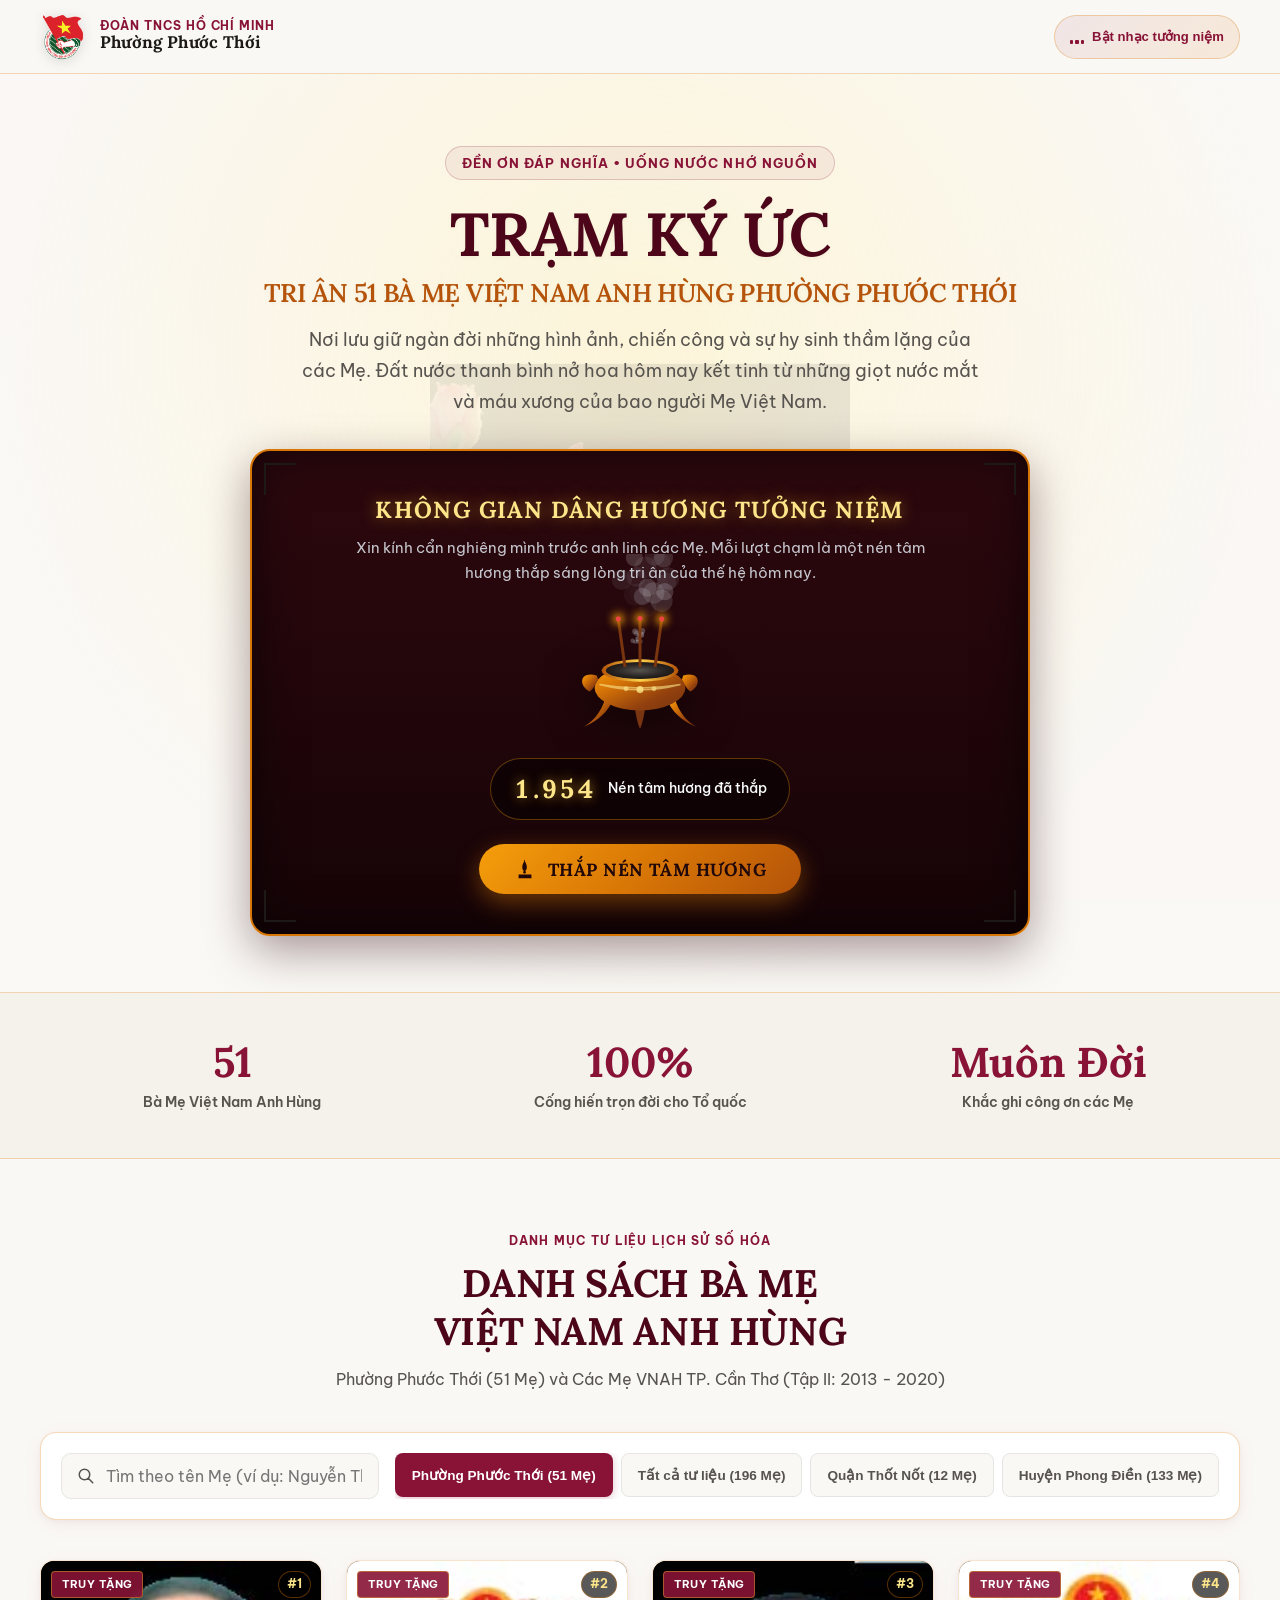
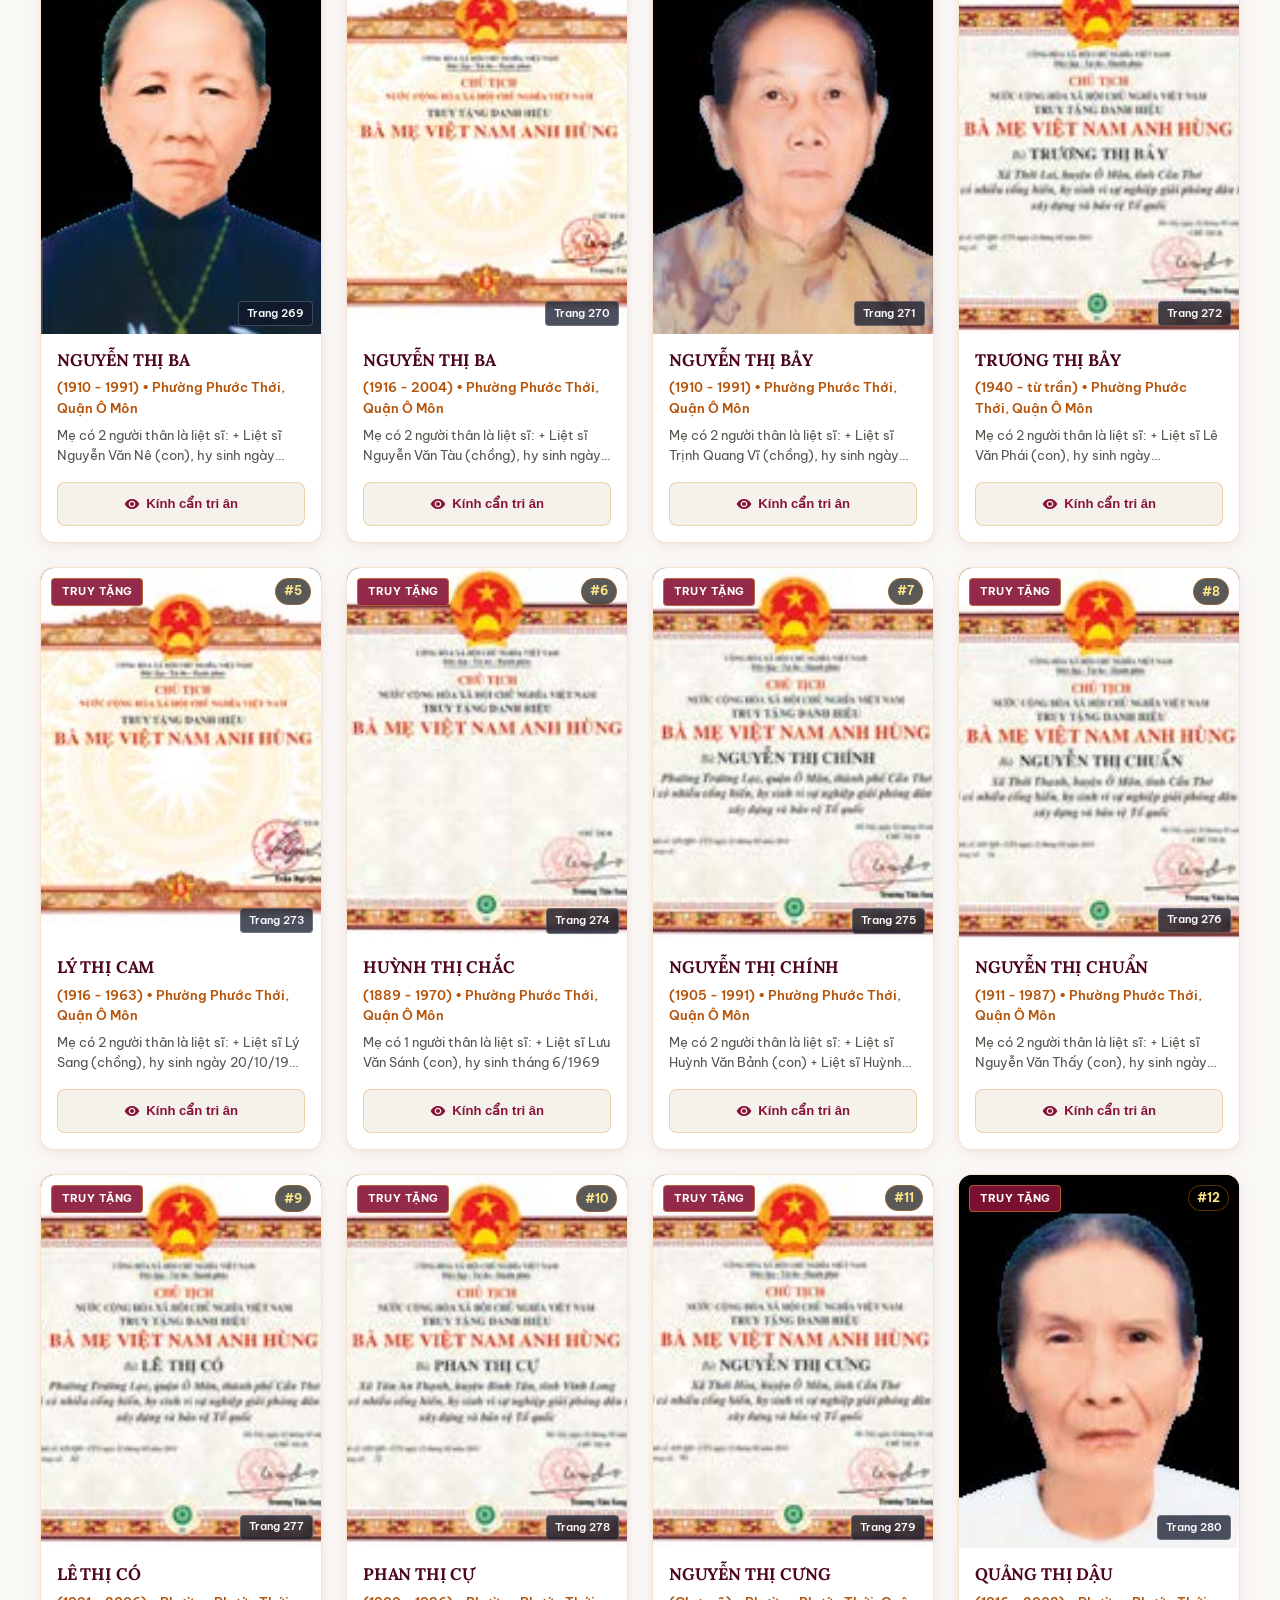
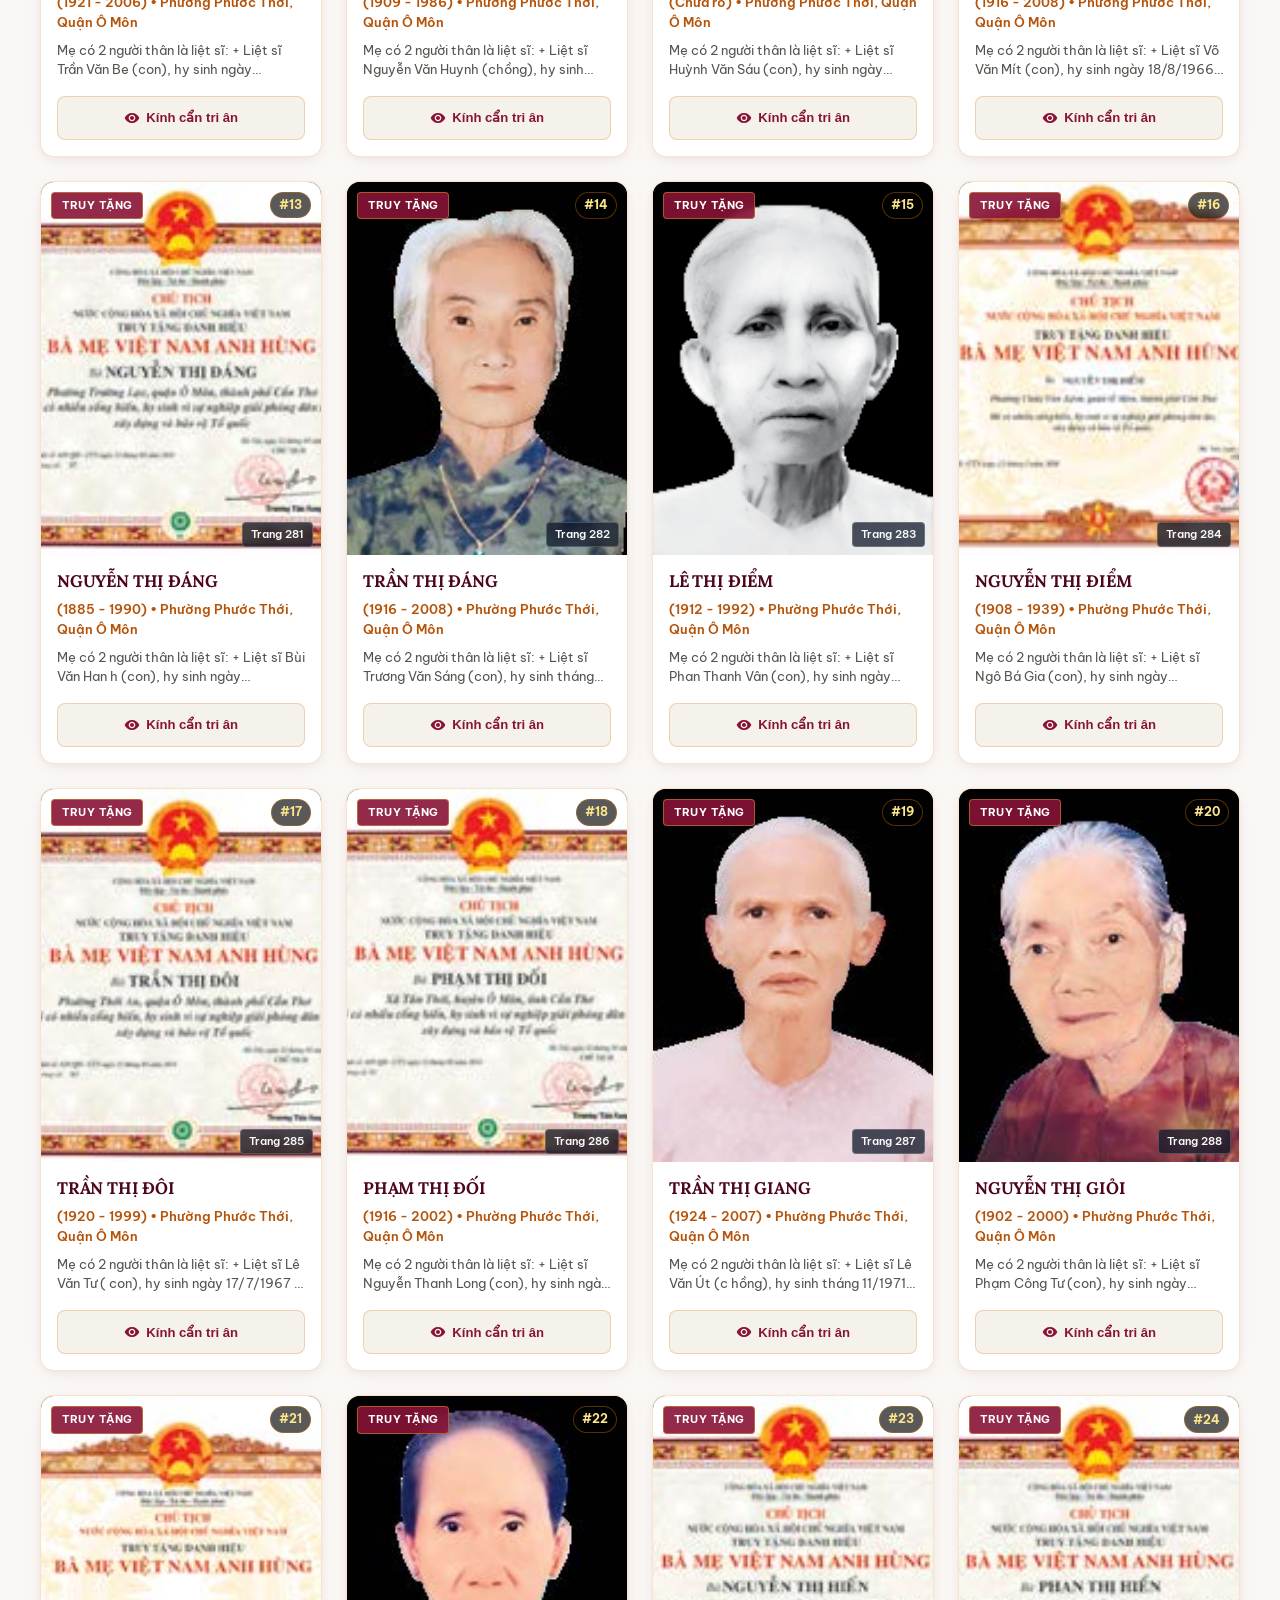
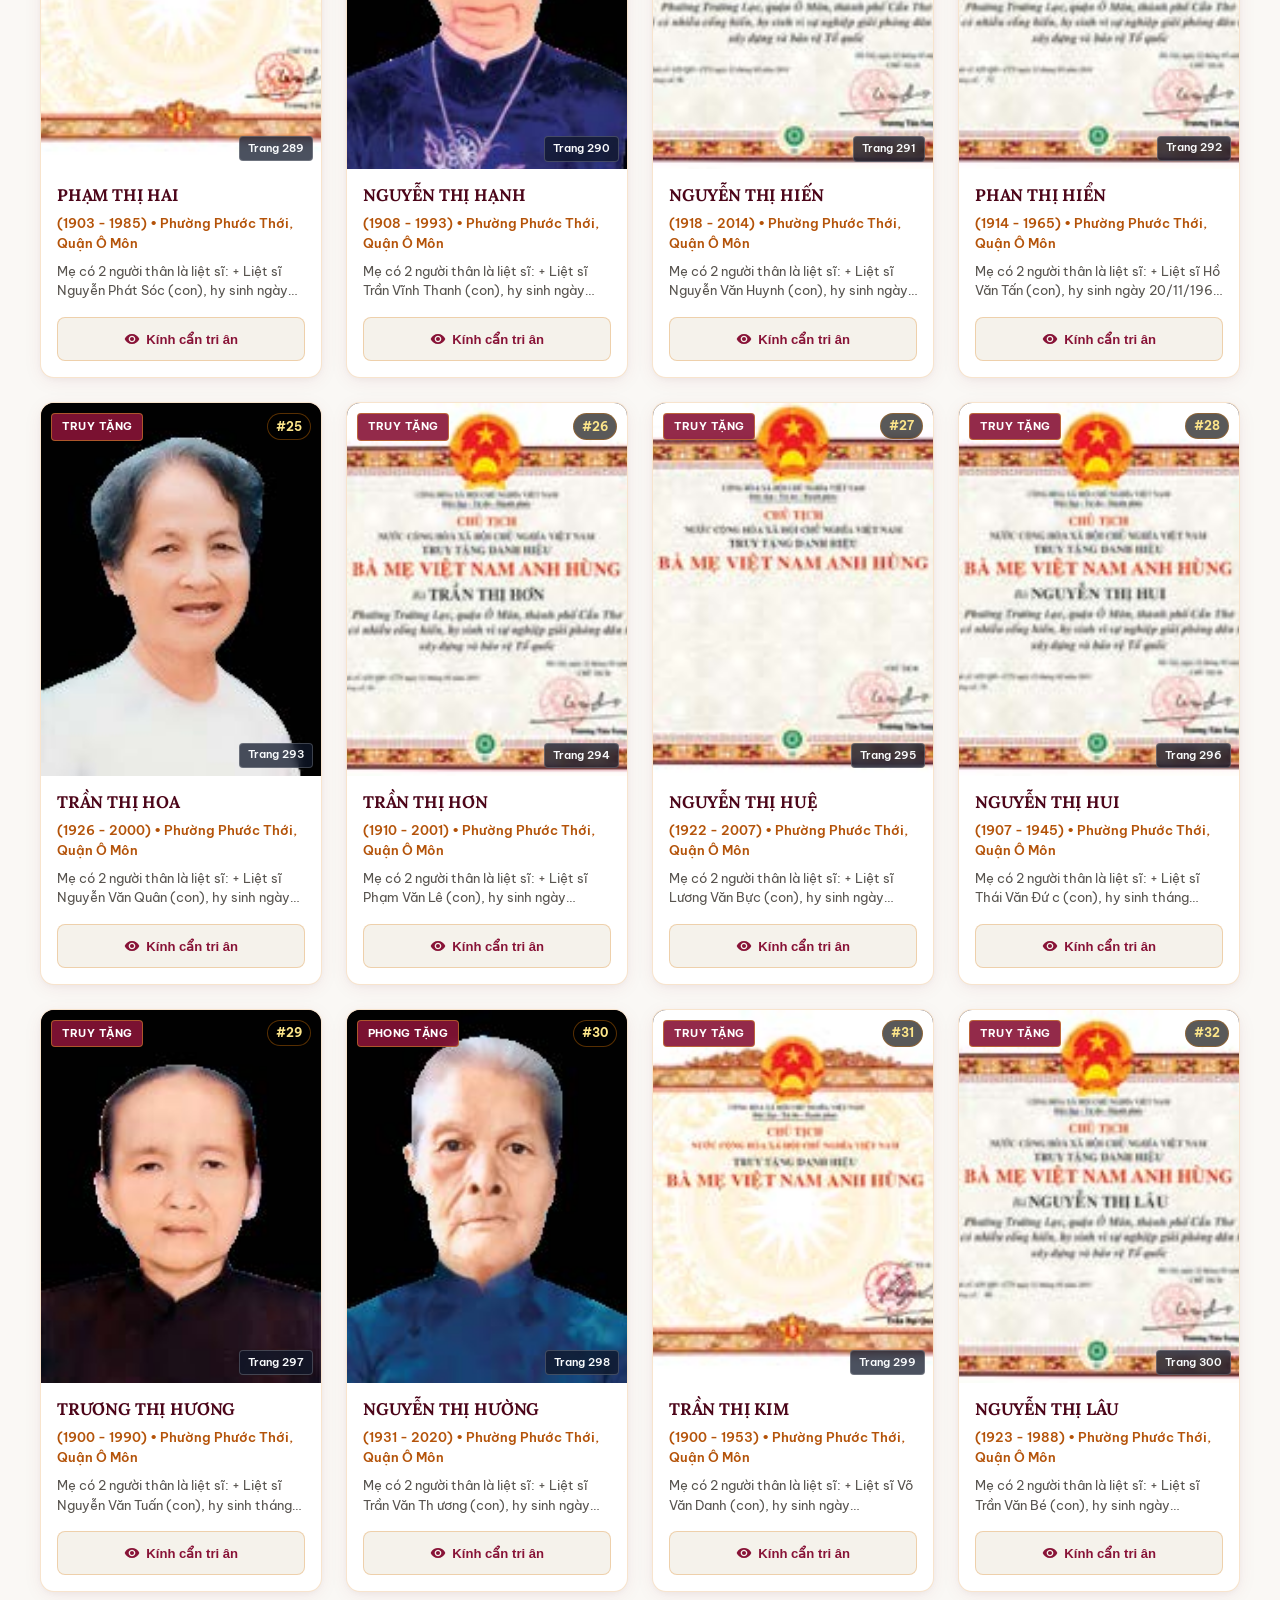
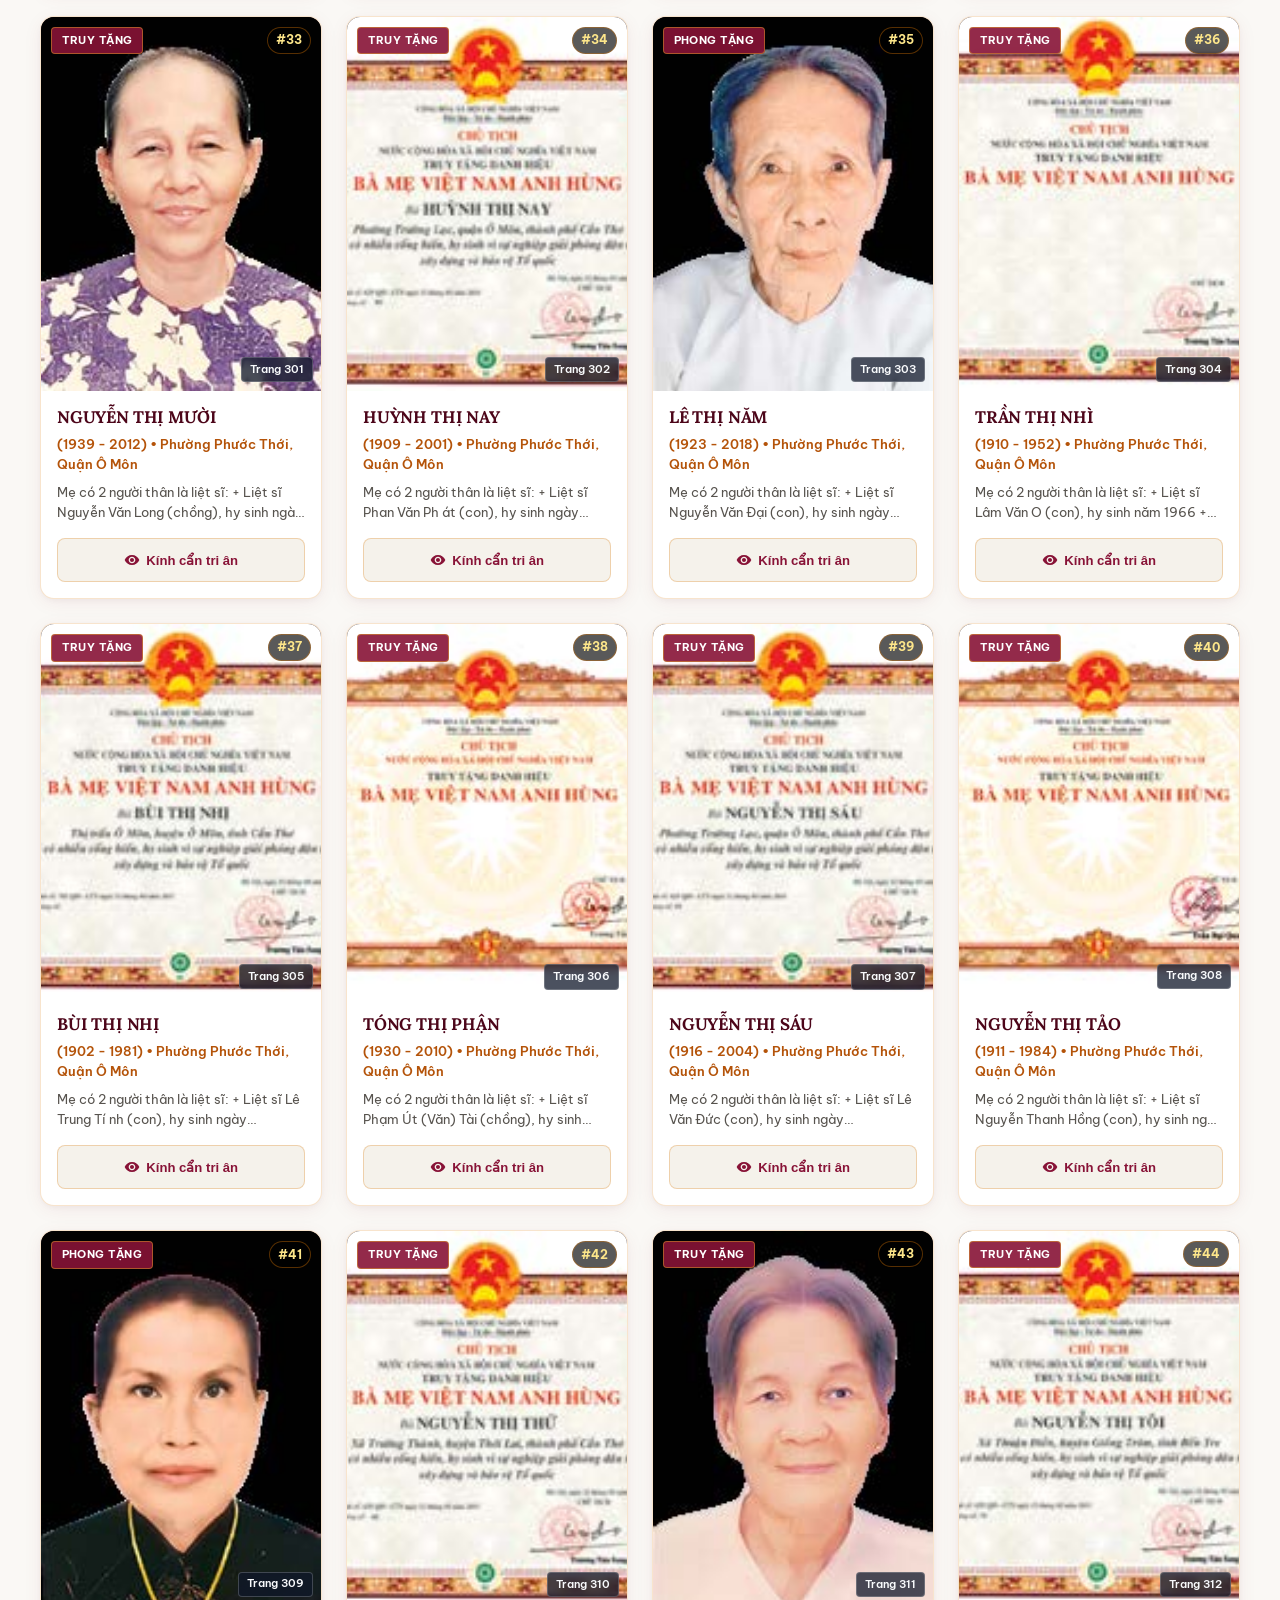
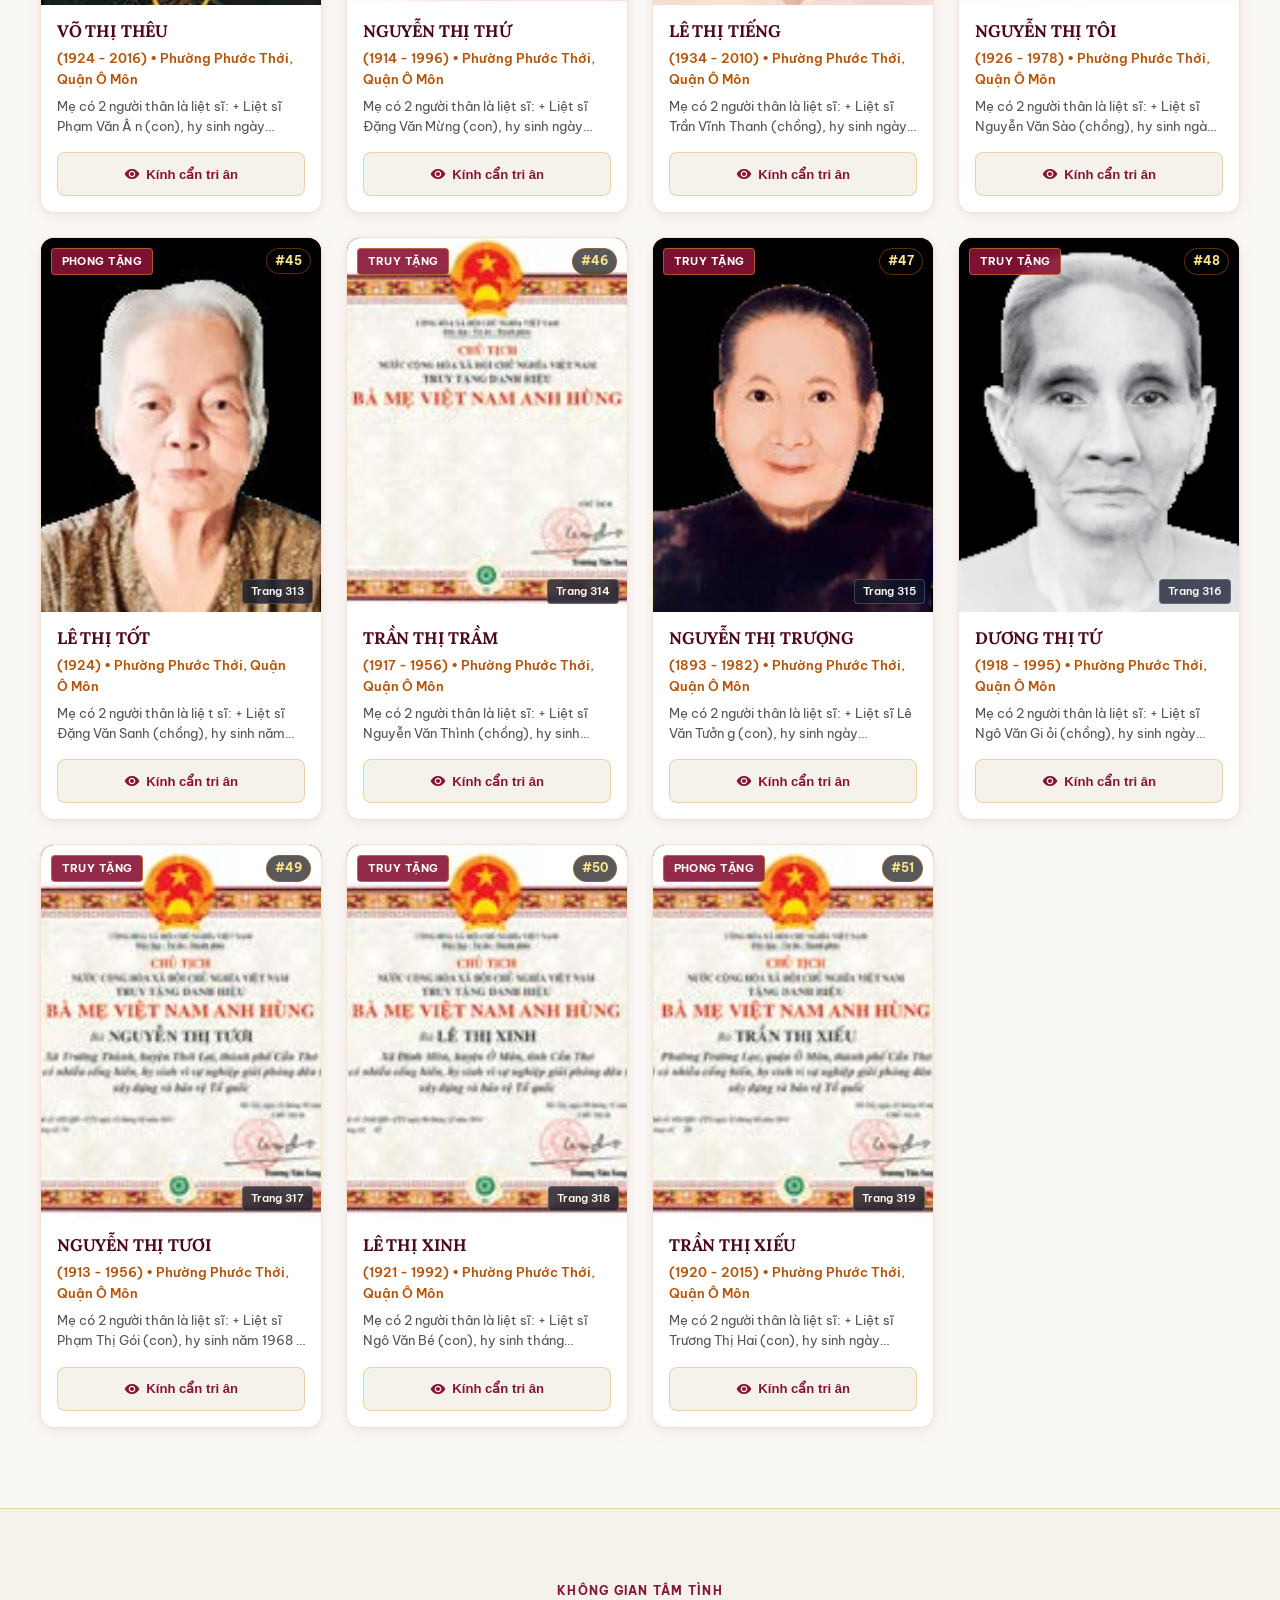
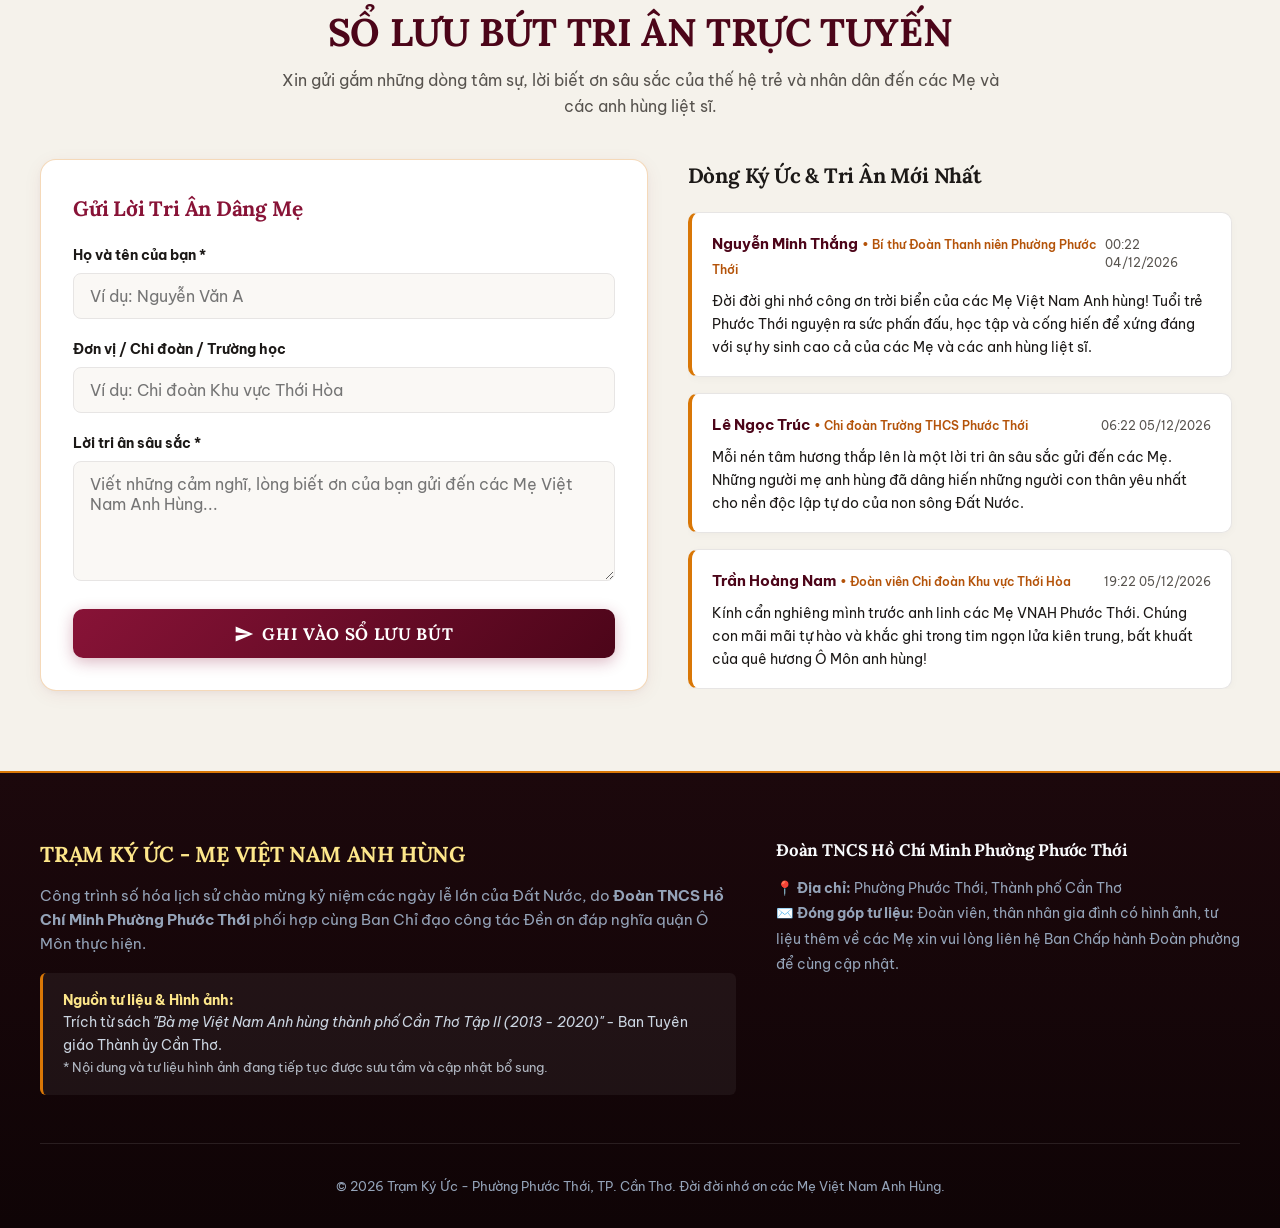
==== index.html @ 058d19df "fix: Cập nhật địa chỉ Phường Phước Thới, Thành phố Cần Thơ" ====
<!DOCTYPE html>
<html lang="vi">
<head>
  <meta charset="UTF-8" />
  <meta name="viewport" content="width=device-width, initial-scale=1.0, viewport-fit=cover" />
  <title>Trạm Ký Ức - Mẹ Việt Nam Anh Hùng Phường Phước Thới</title>
  
  <meta name="description" content="Trạm Ký Ức - Không gian số hóa tri ân và lưu giữ hình ảnh, thông tin 51 Bà mẹ Việt Nam Anh hùng Phường Phước Thới, Thành phố Cần Thơ." />
  <meta property="og:title" content="Trạm Ký Ức - Mẹ Việt Nam Anh Hùng Phường Phước Thới" />
  <meta property="og:description" content="Không gian số hóa đền ơn đáp nghĩa của Tuổi trẻ Đoàn TNCS Hồ Chí Minh Phường Phước Thới." />
  <meta property="og:type" content="website" />

  <!-- Favicon Đoàn Thanh Niên -->
  <link rel="icon" type="image/webp" href="assets/images/logo-doan.webp" />
  <link rel="apple-touch-icon" href="assets/images/logo-doan.webp" />

  <!-- Google Fonts: Editorial Serif (Lora & Playfair) + Modern Crisp Sans-serif (Be Vietnam Pro) -->
  <link rel="preconnect" href="https://fonts.googleapis.com" />
  <link rel="preconnect" href="https://fonts.gstatic.com" crossorigin />
  <link href="https://fonts.googleapis.com/css2?family=Be+Vietnam+Pro:ital,wght@0,400;0,500;0,600;0,700;0,800;1,400&family=Lora:ital,wght@0,500;0,600;0,700;1,500;1,600&family=Playfair+Display:ital,wght@0,600;0,700;0,800;1,600&display=swap" rel="stylesheet" />

  <!-- Stylesheet -->
  <link rel="stylesheet" href="css/style.css" />
</head>
<body>

  <!-- Audio Background Player (Hidden Audio Element) -->
  <audio id="bgAudio" loop preload="auto">
    <source src="assets/audio/huyen-thoai-me.mp3" type="audio/mpeg" />
  </audio>

  <!-- ==========================================================================
       SITE HEADER: ĐOÀN THANH NIÊN & NHẠC NỀN
       ========================================================================== -->
  <header class="site-header">
    <div class="container-custom header-inner">
      <!-- Brand & Đoàn TNCS HCM -->
      <a href="#hero" class="brand-wrapper">
        <img src="assets/images/logo-doan.webp" alt="Huy hiệu Đoàn TNCS Hồ Chí Minh" class="logo-doan" />
        <div class="brand-text-col">
          <span class="brand-tag">Đoàn TNCS Hồ Chí Minh</span>
          <span class="brand-title">Phường Phước Thới</span>
        </div>
      </a>

      <!-- Navigation & Audio Control -->
      <div class="header-nav">
        <button id="musicToggleBtn" class="music-toggle-btn" type="button" title="Bật/Tắt nhạc nền bài ca Huyền thoại Mẹ">
          <div class="eq-bars">
            <span class="eq-bar"></span>
            <span class="eq-bar"></span>
            <span class="eq-bar"></span>
          </div>
          <span id="musicLabel">Bật nhạc tưởng niệm</span>
        </button>
      </div>
    </div>
  </header>

  <!-- ==========================================================================
       HERO BANNER: TRẠM KÝ ỨC
       ========================================================================== -->
  <section id="hero" class="hero-section">
    <img src="assets/images/lotus-corner.png" alt="Hoa sen" class="hero-lotus-watermark" />
    <div class="container-custom hero-content">
      <div class="hero-badge">
        <span>Đền ơn đáp nghĩa • Uống nước nhớ nguồn</span>
      </div>

      <h1 class="hero-title">
        TRẠM KÝ ỨC
        <span>TRI ÂN 51 BÀ MẸ VIỆT NAM ANH HÙNG PHƯỜNG PHƯỚC THỚI</span>
      </h1>

      <p class="hero-desc">
        Nơi lưu giữ ngàn đời những hình ảnh, chiến công và sự hy sinh thầm lặng của các Mẹ. 
        Đất nước thanh bình nở hoa hôm nay kết tinh từ những giọt nước mắt và máu xương của bao người Mẹ Việt Nam.
      </p>

      <!-- ==========================================================================
           120% SIGNATURE DETAIL: BÀN THỜ ẢO & THẮP NÉN TÂM HƯƠNG TRI ÂN
           ========================================================================== -->
      <div class="tribute-altar-box">
        <div class="corner-ornament corner-tl"></div>
        <div class="corner-ornament corner-tr"></div>
        <div class="corner-ornament corner-bl"></div>
        <div class="corner-ornament corner-br"></div>

        <h2 class="altar-title">KHÔNG GIAN DÂNG HƯƠNG TƯỞNG NIỆM</h2>
        <p class="altar-subtext">
          Xin kính cẩn nghiêng mình trước anh linh các Mẹ. Mỗi lượt chạm là một nén tâm hương thắp sáng lòng tri ân của thế hệ hôm nay.
        </p>

        <!-- Incense Urn & Smoke Visual -->
        <div class="altar-visual-center">
          <canvas id="smokeCanvas" class="smoke-canvas"></canvas>
          <div class="incense-sticks">
            <div class="stick"><span class="stick-tip"></span></div>
            <div class="stick"><span class="stick-tip"></span></div>
            <div class="stick"><span class="stick-tip"></span></div>
          </div>
          <img src="assets/images/incense-urn.svg" alt="Lư hương đồng tưởng niệm" class="urn-img" />
        </div>

        <!-- Realtime Counter -->
        <div class="counter-badge-wrap">
          <span class="counter-num" id="candleCounter">1.954</span>
          <span class="counter-label">Nén tâm hương đã thắp</span>
        </div>

        <!-- Action Button -->
        <div>
          <button id="lightCandleBtn" class="tribute-action-btn" type="button">
            <svg fill="currentColor" viewBox="0 0 24 24"><path d="M12 2c-.5 0-1 .4-1 .9 0 .2.1.4.2.6C10.5 4.6 9 7.2 9 10c0 1.7.7 3.2 1.8 4.2C10.3 14.5 10 15 10 15.5c0 .8.7 1.5 1.5 1.5s1.5-.7 1.5-1.5c0-.5-.3-1-.8-1.3 1.1-1 1.8-2.5 1.8-4.2 0-2.8-1.5-5.4-2.2-6.5.1-.2.2-.4.2-.6 0-.5-.5-.9-1-.9zm-7 16v4h14v-4H5z"/></svg>
            THẮP NÉN TÂM HƯƠNG
          </button>
        </div>
      </div>
    </div>
  </section>

  <!-- ==========================================================================
       STATISTICS STRIP
       ========================================================================== -->
  <section class="stat-strip">
    <div class="container-custom">
      <div class="stat-grid">
        <div class="stat-item">
          <div class="stat-val">51</div>
          <div class="stat-lbl">Bà Mẹ Việt Nam Anh Hùng</div>
        </div>
        <div class="stat-item">
          <div class="stat-val">100%</div>
          <div class="stat-lbl">Cống hiến trọn đời cho Tổ quốc</div>
        </div>
        <div class="stat-item">
          <div class="stat-val">Muôn Đời</div>
          <div class="stat-lbl">Khắc ghi công ơn các Mẹ</div>
        </div>
      </div>
    </div>
  </section>

  <!-- ==========================================================================
       GALLERY OF 51 MOTHERS OF PHUOC THOI
       ========================================================================== -->
  <section id="mothers" class="gallery-section">
    <div class="container-custom">
      <div class="section-head-center">
        <span class="section-badge">Danh mục tư liệu lịch sử số hóa</span>
        <h2 class="section-title">DANH SÁCH BÀ MẸ VIỆT NAM ANH HÙNG</h2>
        <p class="section-desc">Phường Phước Thới (51 Mẹ) và Các Mẹ VNAH TP. Cần Thơ (Tập II: 2013 - 2020)</p>
      </div>

      <!-- Search & Filter Controls -->
      <div class="filter-search-card">
        <div class="search-input-wrap">
          <svg class="search-icon" fill="none" stroke="currentColor" viewBox="0 0 24 24"><path stroke-linecap="round" stroke-linejoin="round" stroke-width="2" d="M21 21l-6-6m2-5a7 7 0 11-14 0 7 7 0 0114 0z"/></svg>
          <input 
            type="text" 
            id="searchMother" 
            class="search-field" 
            placeholder="Tìm theo tên Mẹ (ví dụ: Nguyễn Thị Ba, Bảy...), tên Liệt sĩ, quê quán hoặc số trang..." 
          />
        </div>
        <div class="filter-pills">
          <button class="filter-btn active" data-filter="phuoc-thoi" type="button">Phường Phước Thới (51 Mẹ)</button>
          <button class="filter-btn" data-filter="all" type="button">Tất cả tư liệu (196 Mẹ)</button>
          <button class="filter-btn" data-filter="thot-not" type="button">Quận Thốt Nốt (12 Mẹ)</button>
          <button class="filter-btn" data-filter="phong-dien" type="button">Huyện Phong Điền (133 Mẹ)</button>
        </div>
      </div>

      <!-- Card Grid -->
      <div id="mothersGrid" class="mothers-grid">
        <!-- Render bằng JavaScript từ MOTHERS_DATA -->
      </div>
    </div>
  </section>

  <!-- ==========================================================================
       ONLINE GUESTBOOK / SỔ LƯU BÚT TRI ÂN TRỰC TUYẾN
       ========================================================================== -->
  <section id="guestbook" class="guestbook-section">
    <div class="container-custom">
      <div class="section-head-center">
        <span class="section-badge">Không gian tâm tình</span>
        <h2 class="section-title">SỔ LƯU BÚT TRI ÂN TRỰC TUYẾN</h2>
        <p class="section-desc">
          Xin gửi gắm những dòng tâm sự, lời biết ơn sâu sắc của thế hệ trẻ và nhân dân đến các Mẹ và các anh hùng liệt sĩ.
        </p>
      </div>

      <div class="guestbook-layout">
        <!-- Guestbook Form -->
        <div class="guestbook-form-card">
          <h3 class="serif-font" style="font-size: 1.3rem; color: var(--color-primary); margin-bottom: 1.25rem;">
            Gửi Lời Tri Ân Dâng Mẹ
          </h3>
          <form id="guestbookForm">
            <div class="form-group">
              <label for="guestAuthor" class="form-label">Họ và tên của bạn *</label>
              <input type="text" id="guestAuthor" class="form-input" placeholder="Ví dụ: Nguyễn Văn A" required />
            </div>
            <div class="form-group">
              <label for="guestOrg" class="form-label">Đơn vị / Chi đoàn / Trường học</label>
              <input type="text" id="guestOrg" class="form-input" placeholder="Ví dụ: Chi đoàn Khu vực Thới Hòa" />
            </div>
            <div class="form-group">
              <label for="guestContent" class="form-label">Lời tri ân sâu sắc *</label>
              <textarea id="guestContent" class="form-textarea" placeholder="Viết những cảm nghĩ, lòng biết ơn của bạn gửi đến các Mẹ Việt Nam Anh Hùng..." required></textarea>
            </div>
            <button type="submit" class="btn-submit-guestbook">
              <svg width="20" height="20" fill="currentColor" viewBox="0 0 24 24"><path d="M2.01 21L23 12 2.01 3 2 10l15 2-15 2z"/></svg>
              GHI VÀO SỔ LƯU BÚT
            </button>
          </form>
        </div>

        <!-- Guestbook Entries List -->
        <div>
          <h3 class="serif-font" style="font-size: 1.3rem; color: var(--color-text-main); margin-bottom: 1.25rem;">
            Dòng Ký Ức & Tri Ân Mới Nhất
          </h3>
          <div id="guestbookEntries" class="entries-container">
            <!-- Render bằng JavaScript -->
          </div>
        </div>
      </div>
    </div>
  </section>

  <!-- ==========================================================================
       FOOTER & CITATIONS
       ========================================================================== -->
  <footer class="site-footer">
    <div class="container-custom">
      <div class="footer-content">
        <div>
          <h3 class="footer-brand-title">TRẠM KÝ ỨC - MẸ VIỆT NAM ANH HÙNG</h3>
          <p style="color: #94A3B8; font-size: 0.95rem; line-height: 1.6;">
            Công trình số hóa lịch sử chào mừng kỷ niệm các ngày lễ lớn của Đất Nước, do 
            <strong>Đoàn TNCS Hồ Chí Minh Phường Phước Thới</strong> phối hợp cùng Ban Chỉ đạo công tác Đền ơn đáp nghĩa quận Ô Môn thực hiện.
          </p>
          <div class="footer-citation-box">
            <strong style="color: var(--color-gold-bright);">Nguồn tư liệu & Hình ảnh:</strong><br />
            Trích từ sách <em>"Bà mẹ Việt Nam Anh hùng thành phố Cần Thơ Tập II (2013 - 2020)"</em> - Ban Tuyên giáo Thành ủy Cần Thơ.<br />
            <span style="opacity: 0.85; font-size: 0.82rem;">* Nội dung và tư liệu hình ảnh đang tiếp tục được sưu tầm và cập nhật bổ sung.</span>
          </div>
        </div>

        <div>
          <h4 style="color: #F8FAFC; font-size: 1.05rem; margin-bottom: 0.75rem; font-family: var(--font-serif);">
            Đoàn TNCS Hồ Chí Minh Phường Phước Thới
          </h4>
          <p style="font-size: 0.88rem; line-height: 1.8; color: #94A3B8;">
            📍 <strong>Địa chỉ:</strong> Phường Phước Thới, Thành phố Cần Thơ<br />
            ✉️ <strong>Đóng góp tư liệu:</strong> Đoàn viên, thân nhân gia đình có hình ảnh, tư liệu thêm về các Mẹ xin vui lòng liên hệ Ban Chấp hành Đoàn phường để cùng cập nhật.
          </p>
        </div>
      </div>

      <div class="footer-bottom">
        <p>© 2026 Trạm Ký Ức - Phường Phước Thới, TP. Cần Thơ. Đời đời nhớ ơn các Mẹ Việt Nam Anh Hùng.</p>
      </div>
    </div>
  </footer>

  <!-- ==========================================================================
       3-ZONE MOBILE FLEXBOX MODAL CHI TIẾT TIỂU SỬ MẸ VNAH
       ========================================================================== -->
  <div id="motherModal" class="modal-overlay" role="dialog" aria-modal="true" aria-labelledby="modalMotherName">
    <div class="modal-box">
      <!-- Zone 1: Header (shrink-0) -->
      <div class="modal-header">
        <div class="modal-header-title">Hồ Sơ Ký Ức</div>
        <button id="modalCloseBtn" class="modal-close-btn" type="button" aria-label="Đóng">
          <svg width="20" height="20" fill="none" stroke="currentColor" viewBox="0 0 24 24"><path stroke-linecap="round" stroke-linejoin="round" stroke-width="2.5" d="M6 18L18 6M6 6l12 12"/></svg>
        </button>
      </div>

      <!-- Zone 2: Body (flex-1 overflow-y-auto min-h-0) -->
      <div class="modal-body">
        <div class="modal-mother-lead">
          <div class="modal-photo-frame">
            <img id="modalMotherPhoto" src="assets/images/default-mother.svg" alt="Chân dung Mẹ" class="modal-photo" />
          </div>
          <div class="modal-lead-info">
            <span id="modalMotherTitle" class="modal-m-title">Bà Mẹ Việt Nam Anh Hùng</span>
            <h2 id="modalMotherName" class="modal-m-name">MẸ NGUYỄN THỊ BA</h2>
            <span id="modalMotherYears" class="modal-m-years">1910 - 1991</span>
          </div>
        </div>

        <div class="detail-block">
          <div class="detail-row">
            <div class="detail-lbl">Địa bàn / Khu vực</div>
            <div id="modalMotherDistrict" class="detail-val">Phường Phước Thới, Quận Ô Môn</div>
          </div>
          <div class="detail-row">
            <div class="detail-lbl">Quê quán</div>
            <div id="modalMotherHometown" class="detail-val">Phường Phước Thới, Quận Ô Môn, TP. Cần Thơ</div>
          </div>
          <div class="detail-row">
            <div class="detail-lbl">Công trạng & Sự hy sinh của thân nhân</div>
            <div id="modalMotherRelatives" class="detail-val">Có 2 con là liệt sĩ anh dũng hy sinh vì độc lập dân tộc.</div>
          </div>
          <div class="detail-row" id="rowMotherDecision">
            <div class="detail-lbl">Quyết định vinh danh</div>
            <div id="modalMotherDecision" class="detail-val">Quyết định số...</div>
          </div>
          <div class="detail-row" id="rowMotherWorship">
            <div class="detail-lbl">Địa chỉ thờ cúng hiện tại</div>
            <div id="modalMotherWorship" class="detail-val">...</div>
          </div>
        </div>

        <div id="modalMotherCitation" class="citation-notice">
          Nguồn trích lục từ sách "Bà mẹ Việt Nam Anh hùng thành phố Cần Thơ Tập II (2013-2020)".
        </div>
      </div>

      <!-- Zone 3: Footer (shrink-0 with iOS Safe Area) -->
      <div class="modal-footer">
        <button id="modalDismissBtn" class="btn-secondary" type="button">Đóng</button>
        <button id="altarThisMotherBtn" class="btn-primary-altar" type="button">
          <svg width="18" height="18" fill="currentColor" viewBox="0 0 24 24"><path d="M12 2c-.5 0-1 .4-1 .9 0 .2.1.4.2.6C10.5 4.6 9 7.2 9 10c0 1.7.7 3.2 1.8 4.2C10.3 14.5 10 15 10 15.5c0 .8.7 1.5 1.5 1.5s1.5-.7 1.5-1.5c0-.5-.3-1-.8-1.3 1.1-1 1.8-2.5 1.8-4.2 0-2.8-1.5-5.4-2.2-6.5.1-.2.2-.4.2-.6 0-.5-.5-.9-1-.9zm-7 16v4h14v-4H5z"/></svg>
          Thắp hương dâng Mẹ
        </button>
      </div>
    </div>
  </div>

  <!-- Scripts -->
  <script src="js/mothers-data.js"></script>
  <script src="js/firebase-config.js"></script>
  <script src="js/app.js"></script>
</body>
</html>
---- css/style.css ----
/* ==========================================================================
   TRẠM KÝ ỨC - MẸ VIỆT NAM ANH HÙNG PHƯỜNG PHƯỚC THỚI
   Thiết kế chuẩn Di sản & Tôn nghiêm (Anti-AI Slop)
   Responsive Cross-Device Engine (Mobile, iPad, Desktop 4K)
   ========================================================================== */

:root {
  /* Bảng màu Di sản & Văn hóa Tri ân */
  --color-primary: #881337;       /* Đỏ thắm cờ Tổ quốc / Sơn son */
  --color-primary-dark: #4C0519;  /* Đỏ huyết dụ trầm */
  --color-primary-light: #9F1239;
  --color-gold: #D97706;          /* Vàng đồng / Ánh nến */
  --color-gold-light: #FBBF24;
  --color-gold-bright: #FDE68A;
  --color-gold-dark: #B45309;
  
  --color-bg-paper: #FAF8F5;      /* Nền giấy dó truyền thống */
  --color-bg-paper-warm: #F5F2EB;
  --color-card-bg: #FFFFFF;
  --color-text-main: #1C1917;     /* Đen mực Nho / Khói trầm */
  --color-text-muted: #57534E;
  --color-border-gold: rgba(217, 119, 6, 0.28);
  --color-border-subtle: #E7E5E4;
  
  --shadow-warm: 0 4px 20px -2px rgba(136, 19, 55, 0.08), 0 2px 6px -1px rgba(0, 0, 0, 0.04);
  --shadow-gold: 0 0 25px rgba(245, 158, 11, 0.35);
  --shadow-candle: 0 0 35px rgba(251, 191, 36, 0.55);

  --font-serif: 'Lora', 'Playfair Display', 'Merriweather', Georgia, serif;
  --font-sans: 'Be Vietnam Pro', -apple-system, BlinkMacSystemFont, 'Segoe UI', Roboto, sans-serif;
  
  --header-height: 74px;
}

/* Reset & Base Rules */
*, *::before, *::after {
  box-sizing: border-box;
  margin: 0;
  padding: 0;
  -webkit-font-smoothing: antialiased;
  -moz-osx-font-smoothing: grayscale;
}

html {
  scroll-behavior: smooth;
  font-size: 16px;
  background-color: var(--color-bg-paper);
  color: var(--color-text-main);
  overscroll-behavior-y: contain;
}

body {
  font-family: var(--font-sans);
  line-height: 1.6;
  background-color: var(--color-bg-paper);
  color: var(--color-text-main);
  background-image: 
    radial-gradient(circle at 10% 20%, rgba(217, 119, 6, 0.03) 0%, transparent 40%),
    radial-gradient(circle at 90% 80%, rgba(136, 19, 55, 0.03) 0%, transparent 40%);
  background-attachment: fixed;
  overflow-x: hidden;
}

/* Typography Polish */
h1, h2, h3, h4, .serif-font {
  font-family: var(--font-serif);
  text-wrap: balance;
  letter-spacing: -0.01em;
}

p, li, span, input, textarea {
  text-wrap: pretty;
}

/* Container */
.container-custom {
  width: 100%;
  max-width: 1240px;
  margin-left: auto;
  margin-right: auto;
  padding-left: 1.25rem;
  padding-right: 1.25rem;
}

/* ==========================================================================
   HEADER SECTION - TÔN NGHIÊM & ĐOÀN THANH NIÊN
   ========================================================================== */
.site-header {
  position: sticky;
  top: 0;
  z-index: 50;
  height: var(--header-height);
  background: rgba(250, 248, 245, 0.94);
  backdrop-filter: blur(12px);
  -webkit-backdrop-filter: blur(12px);
  border-bottom: 1px solid var(--color-border-gold);
  transition: all 0.3s ease;
}

.site-header.scrolled {
  box-shadow: 0 4px 20px rgba(0, 0, 0, 0.06);
}

.header-inner {
  display: flex;
  align-items: center;
  justify-content: space-between;
  height: 100%;
}

.brand-wrapper {
  display: flex;
  align-items: center;
  gap: 0.85rem;
  text-decoration: none;
}

.logo-doan {
  width: 46px;
  height: 46px;
  object-fit: contain;
  filter: drop-shadow(0 2px 6px rgba(0, 0, 0, 0.12));
  transition: transform 0.3s ease;
}

.brand-wrapper:hover .logo-doan {
  transform: scale(1.05);
}

.brand-text-col {
  display: flex;
  flex-direction: column;
}

.brand-tag {
  font-size: 0.72rem;
  font-weight: 700;
  text-transform: uppercase;
  color: var(--color-primary);
  letter-spacing: 0.08em;
  line-height: 1.2;
}

.brand-title {
  font-family: var(--font-serif);
  font-size: 1.05rem;
  font-weight: 700;
  color: var(--color-text-main);
  letter-spacing: 0.02em;
  line-height: 1.3;
}

.header-nav {
  display: flex;
  align-items: center;
  gap: 1.5rem;
}

.nav-link {
  font-size: 0.92rem;
  font-weight: 500;
  color: var(--color-text-muted);
  text-decoration: none;
  transition: color 0.2s ease;
  position: relative;
  padding: 0.25rem 0;
}

.nav-link:hover, .nav-link.active {
  color: var(--color-primary);
}

.nav-link::after {
  content: '';
  position: absolute;
  bottom: 0;
  left: 0;
  width: 0;
  height: 2px;
  background: var(--color-primary);
  transition: width 0.25s ease;
}

.nav-link:hover::after, .nav-link.active::after {
  width: 100%;
}

/* ==========================================================================
   AUDIO PLAYER WIDGET (HUYỀN THOẠI MẸ)
   ========================================================================== */
.music-toggle-btn {
  display: inline-flex;
  align-items: center;
  gap: 0.5rem;
  padding: 0.45rem 0.95rem;
  background: linear-gradient(135deg, rgba(136, 19, 55, 0.08), rgba(217, 119, 6, 0.12));
  border: 1px solid var(--color-border-gold);
  border-radius: 9999px;
  color: var(--color-primary);
  font-size: 0.82rem;
  font-weight: 600;
  cursor: pointer;
  transition: all 0.25s ease;
  min-height: 44px;
  touch-action: manipulation;
}

.music-toggle-btn:hover {
  background: linear-gradient(135deg, var(--color-primary), var(--color-primary-dark));
  color: #FFFFFF;
  border-color: transparent;
  box-shadow: 0 4px 12px rgba(136, 19, 55, 0.25);
}

.music-toggle-btn.playing {
  background: linear-gradient(135deg, var(--color-primary), var(--color-primary-dark));
  color: #FFFFFF;
  border-color: transparent;
}

/* Equalizer bar animation */
.eq-bars {
  display: flex;
  align-items: flex-end;
  gap: 2px;
  height: 14px;
  width: 14px;
}

.eq-bar {
  flex: 1;
  background: currentColor;
  border-radius: 1px;
  height: 4px;
  transition: height 0.2s ease;
}

.music-toggle-btn.playing .eq-bar:nth-child(1) { animation: eqJump 0.8s infinite ease-in-out alternate; }
.music-toggle-btn.playing .eq-bar:nth-child(2) { animation: eqJump 0.6s infinite ease-in-out 0.2s alternate; }
.music-toggle-btn.playing .eq-bar:nth-child(3) { animation: eqJump 0.9s infinite ease-in-out 0.4s alternate; }

@keyframes eqJump {
  0% { height: 3px; }
  100% { height: 14px; }
}

/* ==========================================================================
   HERO BANNER
   ========================================================================== */
.hero-section {
  position: relative;
  padding: 4.5rem 0 3.5rem;
  text-align: center;
  overflow: hidden;
  border-bottom: 1px solid var(--color-border-gold);
  background: radial-gradient(circle at 50% 30%, rgba(254, 243, 199, 0.6) 0%, rgba(250, 248, 245, 0.95) 70%);
}

.hero-lotus-watermark {
  position: absolute;
  top: 50%;
  left: 50%;
  transform: translate(-50%, -50%);
  width: 420px;
  max-width: 90vw;
  opacity: 0.08;
  pointer-events: none;
  z-index: 0;
}

.hero-content {
  position: relative;
  z-index: 1;
  max-width: 820px;
  margin: 0 auto;
}

.hero-badge {
  display: inline-flex;
  align-items: center;
  gap: 0.5rem;
  padding: 0.35rem 1rem;
  background: rgba(136, 19, 55, 0.06);
  border: 1px solid rgba(136, 19, 55, 0.2);
  border-radius: 9999px;
  font-size: 0.82rem;
  font-weight: 700;
  color: var(--color-primary);
  text-transform: uppercase;
  letter-spacing: 0.08em;
  margin-bottom: 1.25rem;
}

.hero-title {
  font-size: clamp(2.2rem, 5.5vw, 3.8rem);
  font-weight: 800;
  color: var(--color-primary-dark);
  line-height: 1.15;
  margin-bottom: 1rem;
  text-shadow: 0 2px 4px rgba(0, 0, 0, 0.04);
}

.hero-title span {
  display: block;
  font-size: clamp(1.1rem, 2.5vw, 1.6rem);
  font-weight: 600;
  color: var(--color-gold-dark);
  margin-top: 0.5rem;
  font-family: var(--font-serif);
}

.hero-desc {
  font-size: clamp(1rem, 1.8vw, 1.15rem);
  color: var(--color-text-muted);
  max-width: 680px;
  margin: 0 auto 2rem;
  line-height: 1.7;
}

/* ==========================================================================
   120% MARQUEE HERO DETAIL: KHU VỰC TRI ÂN & THẮP NẾN TƯƠNG TÁC
   ========================================================================== */
.tribute-altar-box {
  background: linear-gradient(180deg, #2D080E 0%, #160407 100%);
  border: 2px solid var(--color-gold);
  border-radius: 20px;
  padding: 2.5rem 1.5rem;
  box-shadow: 0 15px 45px rgba(45, 8, 14, 0.4), inset 0 0 50px rgba(0, 0, 0, 0.6);
  margin-top: 2rem;
  position: relative;
  overflow: hidden;
}

/* Golden frame corner accents */
.corner-ornament {
  position: absolute;
  width: 32px;
  height: 32px;
  border-color: var(--color-gold-light);
  pointer-events: none;
}
.corner-tl { top: 12px; left: 12px; border-top: 2px solid; border-left: 2px solid; }
.corner-tr { top: 12px; right: 12px; border-top: 2px solid; border-right: 2px solid; }
.corner-bl { bottom: 12px; left: 12px; border-bottom: 2px solid; border-left: 2px solid; }
.corner-br { bottom: 12px; right: 12px; border-bottom: 2px solid; border-right: 2px solid; }

.altar-title {
  color: var(--color-gold-bright);
  font-size: 1.45rem;
  font-weight: 700;
  text-transform: uppercase;
  letter-spacing: 0.06em;
  margin-bottom: 0.5rem;
  text-shadow: 0 0 15px rgba(251, 191, 36, 0.5);
}

.altar-subtext {
  color: #E2E8F0;
  font-size: 0.95rem;
  max-width: 580px;
  margin: 0 auto 1.8rem;
  opacity: 0.85;
}

/* Incense Altar Visual */
.altar-visual-center {
  position: relative;
  width: 140px;
  height: 120px;
  margin: 0 auto 1.5rem;
}

.urn-img {
  width: 100%;
  height: 100%;
  object-fit: contain;
  filter: drop-shadow(0 10px 20px rgba(0,0,0,0.5));
}

/* Realistic Incense Sticks & Flame Glow */
.incense-sticks {
  position: absolute;
  top: 5px;
  left: 50%;
  transform: translateX(-50%);
  display: flex;
  gap: 12px;
  z-index: 2;
}

.stick {
  width: 3px;
  height: 48px;
  background: #78350F;
  position: relative;
  transform-origin: bottom center;
}

.stick:nth-child(1) { transform: rotate(-8deg); }
.stick:nth-child(2) { transform: rotate(0deg); }
.stick:nth-child(3) { transform: rotate(8deg); }

.stick-tip {
  position: absolute;
  top: -3px;
  left: -1px;
  width: 5px;
  height: 5px;
  background: #EF4444;
  border-radius: 50%;
  box-shadow: 0 0 8px 3px #F59E0B;
  animation: emberGlow 1.8s infinite alternate;
}

@keyframes emberGlow {
  0% { opacity: 0.7; transform: scale(0.9); }
  100% { opacity: 1; transform: scale(1.3); }
}

/* Rising Smoke Canvas */
.smoke-canvas {
  position: absolute;
  top: -60px;
  left: 50%;
  transform: translateX(-50%);
  width: 180px;
  height: 90px;
  pointer-events: none;
  z-index: 1;
}

/* Realtime Counter Bar */
.counter-badge-wrap {
  display: inline-flex;
  align-items: center;
  gap: 0.75rem;
  background: rgba(0, 0, 0, 0.45);
  border: 1px solid rgba(245, 158, 11, 0.35);
  padding: 0.6rem 1.4rem;
  border-radius: 9999px;
  margin-bottom: 1.5rem;
}

.counter-num {
  font-family: var(--font-serif);
  font-size: 1.6rem;
  font-weight: 800;
  color: var(--color-gold-bright);
  font-variant-numeric: tabular-nums;
  letter-spacing: 0.05em;
  text-shadow: 0 0 12px rgba(251, 191, 36, 0.6);
}

.counter-label {
  color: #F8FAFC;
  font-size: 0.9rem;
  font-weight: 500;
}

/* Light Candle Button */
.tribute-action-btn {
  display: inline-flex;
  align-items: center;
  justify-content: center;
  gap: 0.75rem;
  background: linear-gradient(135deg, #F59E0B 0%, #D97706 50%, #B45309 100%);
  color: #1F070A;
  font-family: var(--font-serif);
  font-size: 1.1rem;
  font-weight: 800;
  letter-spacing: 0.03em;
  padding: 0.85rem 2.2rem;
  border-radius: 9999px;
  border: none;
  cursor: pointer;
  box-shadow: 0 8px 25px rgba(217, 119, 6, 0.45);
  transition: all 0.25s cubic-bezier(0.175, 0.885, 0.32, 1.275);
  min-height: 48px;
  min-width: 240px;
}

.tribute-action-btn:hover {
  transform: translateY(-2px);
  box-shadow: 0 12px 30px rgba(245, 158, 11, 0.6);
  background: linear-gradient(135deg, #FBBF24 0%, #F59E0B 50%, #D97706 100%);
}

.tribute-action-btn:active {
  transform: scale(0.96);
}

.tribute-action-btn svg {
  width: 22px;
  height: 22px;
}

/* Floating Candle Notification Effect */
.floating-candle-fx {
  position: absolute;
  pointer-events: none;
  color: #FBBF24;
  font-weight: 700;
  font-size: 1rem;
  animation: floatUpFade 1.6s forwards cubic-bezier(0.215, 0.61, 0.355, 1);
  z-index: 10;
}

@keyframes floatUpFade {
  0% { opacity: 0; transform: translateY(0) scale(0.6); }
  25% { opacity: 1; transform: translateY(-20px) scale(1.1); }
  100% { opacity: 0; transform: translateY(-70px) scale(1); }
}

/* ==========================================================================
   STATISTICS & SUMMARY STRIP
   ========================================================================== */
.stat-strip {
  padding: 2.25rem 0;
  background: var(--color-bg-paper-warm);
  border-bottom: 1px solid var(--color-border-gold);
}

.stat-grid {
  display: grid;
  grid-template-columns: repeat(3, 1fr);
  gap: 1.5rem;
  text-align: center;
}

.stat-item {
  padding: 0.5rem;
}

.stat-val {
  font-family: var(--font-serif);
  font-size: clamp(2rem, 3.5vw, 2.6rem);
  font-weight: 800;
  color: var(--color-primary);
  line-height: 1.2;
}

.stat-lbl {
  font-size: 0.88rem;
  color: var(--color-text-muted);
  font-weight: 600;
  margin-top: 0.25rem;
}

/* ==========================================================================
   GALLERY OF 51 MOTHERS
   ========================================================================== */
.gallery-section {
  padding: 4.5rem 0 5rem;
}

.section-head-center {
  text-align: center;
  max-width: 720px;
  margin: 0 auto 2.5rem;
}

.section-badge {
  font-size: 0.78rem;
  font-weight: 700;
  color: var(--color-primary);
  text-transform: uppercase;
  letter-spacing: 0.1em;
  margin-bottom: 0.5rem;
  display: block;
}

.section-title {
  font-size: clamp(1.8rem, 3vw, 2.4rem);
  font-weight: 800;
  color: var(--color-primary-dark);
  line-height: 1.25;
  margin-bottom: 0.75rem;
}

.section-desc {
  color: var(--color-text-muted);
  font-size: 0.98rem;
}

/* Search & Filter Bar */
.filter-search-card {
  background: #FFFFFF;
  border: 1px solid var(--color-border-gold);
  border-radius: 16px;
  padding: 1.25rem;
  box-shadow: var(--shadow-warm);
  margin-bottom: 2.5rem;
  display: flex;
  flex-direction: column;
  gap: 1rem;
}

@media (min-width: 768px) {
  .filter-search-card {
    flex-direction: row;
    align-items: center;
    justify-content: space-between;
  }
}

.search-input-wrap {
  position: relative;
  flex: 1;
}

.search-icon {
  position: absolute;
  left: 1rem;
  top: 50%;
  transform: translateY(-50%);
  width: 18px;
  height: 18px;
  color: var(--color-text-muted);
  pointer-events: none;
}

.search-field {
  width: 100%;
  padding: 0.75rem 1rem 0.75rem 2.75rem;
  border: 1px solid var(--color-border-subtle);
  border-radius: 10px;
  font-family: inherit;
  font-size: 16px; /* Auto-zoom prevention on iOS */
  background: var(--color-bg-paper);
  color: var(--color-text-main);
  transition: all 0.2s ease;
}

.search-field:focus {
  outline: none;
  border-color: var(--color-gold);
  box-shadow: 0 0 0 3px rgba(217, 119, 6, 0.15);
  background: #FFFFFF;
}

.filter-pills {
  display: flex;
  gap: 0.5rem;
  overflow-x: auto;
  padding-bottom: 2px;
  -webkit-overflow-scrolling: touch;
}

.filter-btn {
  padding: 0.55rem 1rem;
  border-radius: 8px;
  border: 1px solid var(--color-border-subtle);
  background: var(--color-bg-paper);
  color: var(--color-text-muted);
  font-size: 0.85rem;
  font-weight: 600;
  cursor: pointer;
  white-space: nowrap;
  transition: all 0.2s ease;
  min-height: 44px;
}

.filter-btn:hover {
  border-color: var(--color-gold);
  color: var(--color-primary);
}

.filter-btn.active {
  background: var(--color-primary);
  color: #FFFFFF;
  border-color: transparent;
  box-shadow: 0 2px 8px rgba(136, 19, 55, 0.25);
}

/* Mothers Card Grid */
.mothers-grid {
  display: grid;
  grid-template-columns: repeat(auto-fill, minmax(240px, 1fr));
  gap: 1.5rem;
}

@media (min-width: 1024px) {
  .mothers-grid {
    grid-template-columns: repeat(4, 1fr);
  }
}

.mother-card {
  background: #FFFFFF;
  border: 1px solid rgba(217, 119, 6, 0.2);
  border-radius: 14px;
  overflow: hidden;
  box-shadow: var(--shadow-warm);
  display: flex;
  flex-direction: column;
  transition: all 0.28s ease;
  position: relative;
  cursor: pointer;
}

.mother-card:hover {
  transform: translateY(-5px);
  box-shadow: 0 12px 28px rgba(136, 19, 55, 0.12);
  border-color: var(--color-gold);
}

.card-img-wrap {
  position: relative;
  width: 100%;
  aspect-ratio: 3 / 4;
  background: #1C0A0D;
  overflow: hidden;
}

.mother-photo {
  width: 100%;
  height: 100%;
  object-fit: cover;
  object-position: top center;
  transition: transform 0.4s ease;
}

.mother-card:hover .mother-photo {
  transform: scale(1.04);
}

.card-badge-top {
  position: absolute;
  top: 10px;
  left: 10px;
  background: rgba(136, 19, 55, 0.9);
  backdrop-filter: blur(4px);
  color: #FFFFFF;
  font-size: 0.68rem;
  font-weight: 700;
  text-transform: uppercase;
  padding: 0.25rem 0.6rem;
  border-radius: 4px;
  letter-spacing: 0.04em;
  border: 1px solid rgba(251, 191, 36, 0.4);
}

.card-stt-badge {
  position: absolute;
  top: 10px;
  right: 10px;
  background: rgba(0, 0, 0, 0.65);
  backdrop-filter: blur(4px);
  color: var(--color-gold-bright);
  font-size: 0.72rem;
  font-weight: 700;
  padding: 0.2rem 0.5rem;
  border-radius: 9999px;
  border: 1px solid rgba(217, 119, 6, 0.4);
}

.card-page-badge {
  position: absolute;
  bottom: 8px;
  right: 8px;
  background: rgba(15, 23, 42, 0.75);
  backdrop-filter: blur(4px);
  color: #F8FAFC;
  font-size: 0.68rem;
  font-weight: 600;
  padding: 0.18rem 0.5rem;
  border-radius: 4px;
  border: 1px solid rgba(255, 255, 255, 0.2);
}

.card-body {
  padding: 1rem;
  display: flex;
  flex-direction: column;
  flex: 1;
}

.mother-name {
  font-family: var(--font-serif);
  font-size: 1.05rem;
  font-weight: 800;
  color: var(--color-primary-dark);
  margin-bottom: 0.35rem;
  line-height: 1.3;
}

.mother-meta {
  font-size: 0.8rem;
  color: var(--color-gold-dark);
  font-weight: 600;
  margin-bottom: 0.5rem;
}

.mother-excerpt {
  font-size: 0.82rem;
  color: var(--color-text-muted);
  line-height: 1.5;
  margin-bottom: 1rem;
  display: -webkit-box;
  -webkit-line-clamp: 2;
  -webkit-box-orient: vertical;
  overflow: hidden;
  flex: 1;
}

.card-action-btn {
  width: 100%;
  padding: 0.55rem;
  background: var(--color-bg-paper-warm);
  border: 1px solid var(--color-border-gold);
  border-radius: 8px;
  color: var(--color-primary);
  font-size: 0.82rem;
  font-weight: 700;
  text-align: center;
  transition: all 0.2s ease;
  min-height: 44px;
  display: flex;
  align-items: center;
  justify-content: center;
  gap: 0.4rem;
}

.mother-card:hover .card-action-btn {
  background: var(--color-primary);
  color: #FFFFFF;
  border-color: transparent;
}

/* ==========================================================================
   3-ZONE MOBILE FLEXBOX MODAL (CHUẨN RESPONSIVE FRONTEND EXPERT)
   ========================================================================== */
.modal-overlay {
  position: fixed;
  inset: 0;
  background: rgba(15, 6, 8, 0.75);
  backdrop-filter: blur(8px);
  -webkit-backdrop-filter: blur(8px);
  z-index: 1000;
  display: flex;
  align-items: center;
  justify-content: center;
  padding: 1rem;
  opacity: 0;
  visibility: hidden;
  transition: all 0.28s ease;
}

.modal-overlay.active {
  opacity: 1;
  visibility: visible;
}

.modal-box {
  background: #FFFFFF;
  border: 1px solid var(--color-gold);
  border-radius: 18px;
  width: 100%;
  max-width: 640px;
  display: flex;
  flex-direction: column;
  overflow: hidden;
  box-shadow: 0 25px 60px rgba(0, 0, 0, 0.35);
  
  /* 3-zone Height Rules */
  height: 100dvh;
  max-height: 90dvh;
  transition: transform 0.28s ease;
  transform: scale(0.95) translateY(10px);
}

@media (max-width: 600px) {
  .modal-overlay {
    padding: 0;
    align-items: flex-end;
  }
  .modal-box {
    max-height: 92dvh;
    border-bottom-left-radius: 0;
    border-bottom-right-radius: 0;
  }
}

.modal-overlay.active .modal-box {
  transform: scale(1) translateY(0);
}

/* Zone 1: Header (shrink-0) */
.modal-header {
  flex-shrink: 0;
  padding: 1.1rem 1.4rem;
  background: linear-gradient(135deg, var(--color-primary), var(--color-primary-dark));
  color: #FFFFFF;
  display: flex;
  align-items: center;
  justify-content: space-between;
  border-bottom: 2px solid var(--color-gold);
}

.modal-header-title {
  font-family: var(--font-serif);
  font-size: 1.25rem;
  font-weight: 700;
  color: #FFFFFF;
}

.modal-close-btn {
  background: rgba(255, 255, 255, 0.15);
  border: none;
  color: #FFFFFF;
  width: 36px;
  height: 36px;
  border-radius: 50%;
  display: flex;
  align-items: center;
  justify-content: center;
  cursor: pointer;
  transition: background 0.2s ease;
  min-height: 44px;
  min-width: 44px;
}

.modal-close-btn:hover {
  background: rgba(255, 255, 255, 0.3);
}

/* Zone 2: Body (flex-1 overflow-y-auto min-h-0) */
.modal-body {
  flex: 1;
  overflow-y: auto;
  min-height: 0;
  padding: 1.5rem;
  background: var(--color-bg-paper);
  -webkit-overflow-scrolling: touch;
}

.modal-mother-lead {
  display: flex;
  gap: 1.25rem;
  margin-bottom: 1.5rem;
  flex-direction: column;
}

@media (min-width: 500px) {
  .modal-mother-lead {
    flex-direction: row;
    align-items: center;
  }
}

.modal-photo-frame {
  width: 140px;
  aspect-ratio: 3 / 4;
  border-radius: 10px;
  overflow: hidden;
  border: 2px solid var(--color-gold);
  box-shadow: 0 4px 15px rgba(0, 0, 0, 0.15);
  flex-shrink: 0;
  background: #14080A;
}

.modal-photo {
  width: 100%;
  height: 100%;
  object-fit: cover;
  object-position: top center;
}

.modal-lead-info {
  display: flex;
  flex-direction: column;
  gap: 0.4rem;
}

.modal-m-title {
  font-size: 0.8rem;
  font-weight: 700;
  color: var(--color-primary);
  text-transform: uppercase;
  letter-spacing: 0.06em;
}

.modal-m-name {
  font-family: var(--font-serif);
  font-size: 1.5rem;
  font-weight: 800;
  color: var(--color-primary-dark);
  line-height: 1.2;
}

.modal-m-years {
  font-size: 0.95rem;
  font-weight: 700;
  color: var(--color-gold-dark);
}

/* Bio detail rows */
.detail-block {
  background: #FFFFFF;
  border: 1px solid var(--color-border-subtle);
  border-radius: 12px;
  padding: 1rem 1.25rem;
  margin-bottom: 1rem;
}

.detail-row {
  margin-bottom: 0.75rem;
}

.detail-row:last-child {
  margin-bottom: 0;
}

.detail-lbl {
  font-size: 0.78rem;
  font-weight: 700;
  color: var(--color-text-muted);
  text-transform: uppercase;
  letter-spacing: 0.04em;
  margin-bottom: 0.15rem;
}

.detail-val {
  font-size: 0.95rem;
  color: var(--color-text-main);
  line-height: 1.5;
}

.citation-notice {
  font-size: 0.8rem;
  font-style: italic;
  color: var(--color-text-muted);
  background: rgba(217, 119, 6, 0.08);
  border-left: 3px solid var(--color-gold);
  padding: 0.6rem 0.85rem;
  border-radius: 4px;
}

/* Zone 3: Footer (shrink-0 with iOS Safe Area) */
.modal-footer {
  flex-shrink: 0;
  padding: 1rem 1.4rem calc(env(safe-area-inset-bottom, 0px) + 1rem);
  background: #FFFFFF;
  border-top: 1px solid var(--color-border-subtle);
  display: flex;
  gap: 0.75rem;
  justify-content: flex-end;
}

.btn-secondary {
  padding: 0.6rem 1.2rem;
  border-radius: 8px;
  border: 1px solid var(--color-border-subtle);
  background: var(--color-bg-paper);
  color: var(--color-text-muted);
  font-weight: 600;
  cursor: pointer;
  min-height: 44px;
}

.btn-primary-altar {
  padding: 0.6rem 1.4rem;
  border-radius: 8px;
  border: none;
  background: linear-gradient(135deg, var(--color-primary), var(--color-primary-dark));
  color: #FFFFFF;
  font-weight: 700;
  cursor: pointer;
  display: inline-flex;
  align-items: center;
  gap: 0.5rem;
  box-shadow: 0 4px 12px rgba(136, 19, 55, 0.25);
  min-height: 44px;
}

/* ==========================================================================
   ONLINE GUESTBOOK / SỔ LƯU BÚT TRI ÂN
   ========================================================================== */
.guestbook-section {
  padding: 4.5rem 0 5rem;
  background: var(--color-bg-paper-warm);
  border-top: 1px solid var(--color-border-gold);
}

.guestbook-layout {
  display: grid;
  grid-template-columns: 1fr;
  gap: 2.5rem;
}

@media (min-width: 900px) {
  .guestbook-layout {
    grid-template-columns: 1.1fr 1fr;
  }
}

.guestbook-form-card {
  background: #FFFFFF;
  border: 1px solid var(--color-border-gold);
  border-radius: 16px;
  padding: 2rem;
  box-shadow: var(--shadow-warm);
}

.form-group {
  margin-bottom: 1.25rem;
}

.form-label {
  display: block;
  font-size: 0.85rem;
  font-weight: 700;
  color: var(--color-text-main);
  margin-bottom: 0.4rem;
}

.form-input, .form-textarea {
  width: 100%;
  padding: 0.75rem 1rem;
  border: 1px solid var(--color-border-subtle);
  border-radius: 8px;
  font-family: inherit;
  font-size: 16px; /* Auto zoom prevention on iOS */
  background: var(--color-bg-paper);
  color: var(--color-text-main);
  transition: all 0.2s ease;
}

.form-input:focus, .form-textarea:focus {
  outline: none;
  border-color: var(--color-gold);
  box-shadow: 0 0 0 3px rgba(217, 119, 6, 0.15);
  background: #FFFFFF;
}

.form-textarea {
  min-height: 120px;
  resize: vertical;
}

.btn-submit-guestbook {
  width: 100%;
  padding: 0.85rem;
  background: linear-gradient(135deg, var(--color-primary), var(--color-primary-dark));
  color: #FFFFFF;
  border: none;
  border-radius: 10px;
  font-family: var(--font-serif);
  font-size: 1.05rem;
  font-weight: 700;
  letter-spacing: 0.04em;
  cursor: pointer;
  transition: all 0.25s ease;
  box-shadow: 0 4px 15px rgba(136, 19, 55, 0.3);
  min-height: 48px;
  display: flex;
  align-items: center;
  justify-content: center;
  gap: 0.5rem;
}

.btn-submit-guestbook:hover {
  transform: translateY(-2px);
  box-shadow: 0 8px 20px rgba(136, 19, 55, 0.4);
}

.btn-submit-guestbook:active {
  transform: scale(0.97);
}

/* Guestbook entries stream */
.entries-container {
  display: flex;
  flex-direction: column;
  gap: 1rem;
  max-height: 520px;
  overflow-y: auto;
  padding-right: 0.5rem;
  -webkit-overflow-scrolling: touch;
}

.entry-card {
  background: #FFFFFF;
  border: 1px solid var(--color-border-subtle);
  border-left: 4px solid var(--color-gold);
  border-radius: 10px;
  padding: 1.1rem 1.25rem;
  box-shadow: 0 2px 8px rgba(0, 0, 0, 0.03);
  animation: fadeInSlide 0.4s ease forwards;
}

@keyframes fadeInSlide {
  from { opacity: 0; transform: translateY(10px); }
  to { opacity: 1; transform: translateY(0); }
}

.entry-header {
  display: flex;
  justify-content: space-between;
  align-items: baseline;
  margin-bottom: 0.5rem;
}

.entry-author {
  font-weight: 700;
  font-size: 0.95rem;
  color: var(--color-primary-dark);
}

.entry-org {
  font-size: 0.78rem;
  color: var(--color-gold-dark);
  font-weight: 600;
}

.entry-time {
  font-size: 0.74rem;
  color: var(--color-text-muted);
}

.entry-content {
  font-size: 0.9rem;
  color: var(--color-text-main);
  line-height: 1.6;
}

/* ==========================================================================
   FOOTER SECTION
   ========================================================================== */
.site-footer {
  background: linear-gradient(180deg, #1C080C 0%, #0F0406 100%);
  color: #CBD5E1;
  padding: 4rem 0 2rem;
  border-top: 2px solid var(--color-gold);
  position: relative;
}

.footer-content {
  display: grid;
  grid-template-columns: 1fr;
  gap: 2.5rem;
  margin-bottom: 3rem;
}

@media (min-width: 768px) {
  .footer-content {
    grid-template-columns: 1.5fr 1fr;
  }
}

.footer-brand-title {
  font-family: var(--font-serif);
  font-size: 1.35rem;
  color: var(--color-gold-bright);
  font-weight: 700;
  margin-bottom: 0.75rem;
}

.footer-citation-box {
  background: rgba(255, 255, 255, 0.05);
  border-left: 3px solid var(--color-gold);
  padding: 1rem 1.25rem;
  border-radius: 6px;
  font-size: 0.88rem;
  line-height: 1.6;
  margin-top: 1rem;
}

.footer-bottom {
  text-align: center;
  padding-top: 2rem;
  border-top: 1px solid rgba(255, 255, 255, 0.1);
  font-size: 0.8rem;
  color: #94A3B8;
}

/* ==========================================================================
   TOAST NOTIFICATION
   ========================================================================== */
.toast-msg {
  position: fixed;
  bottom: 24px;
  right: 24px;
  z-index: 2000;
  background: #1C1917;
  color: #FFFFFF;
  border: 1px solid var(--color-gold);
  padding: 0.85rem 1.4rem;
  border-radius: 12px;
  box-shadow: 0 10px 30px rgba(0, 0, 0, 0.35);
  display: flex;
  align-items: center;
  gap: 0.75rem;
  font-size: 0.92rem;
  font-weight: 600;
  transform: translateY(100px);
  opacity: 0;
  transition: all 0.3s cubic-bezier(0.175, 0.885, 0.32, 1.275);
}

.toast-msg.show {
  transform: translateY(0);
  opacity: 1;
}
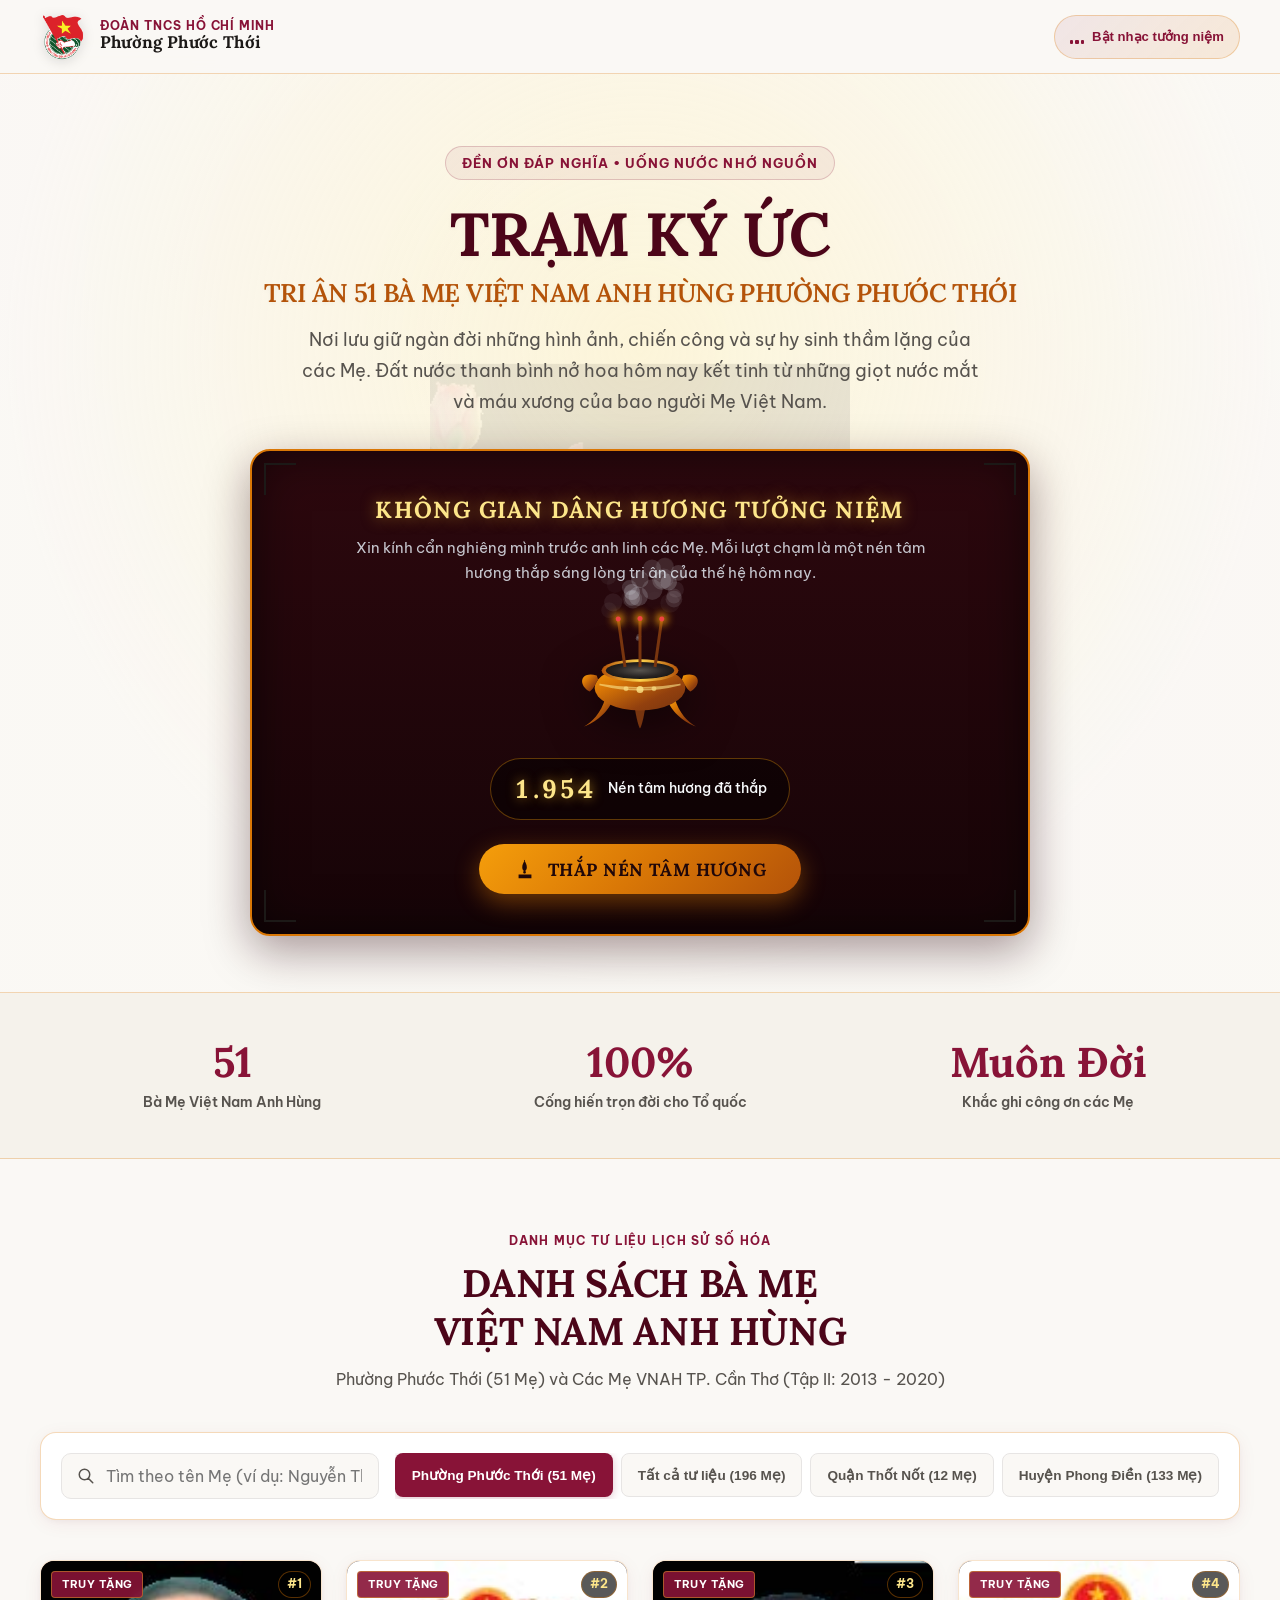
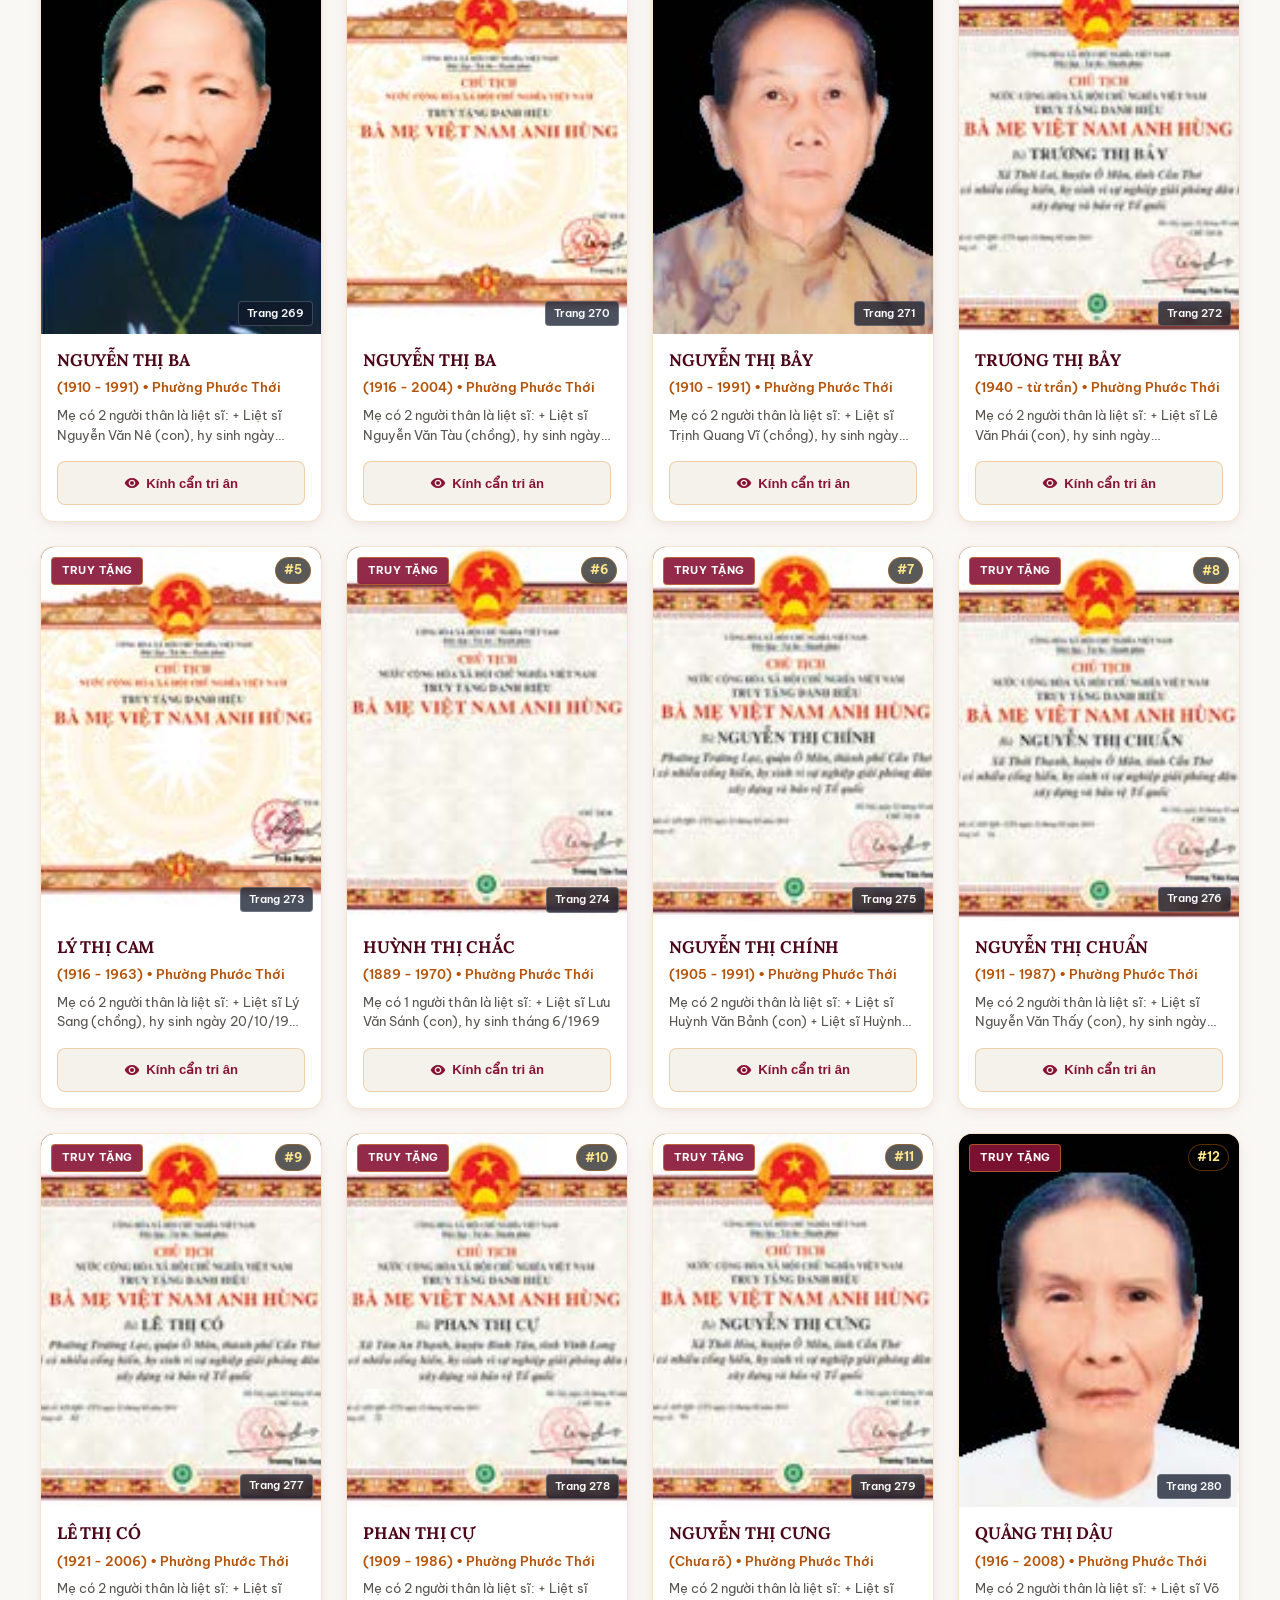
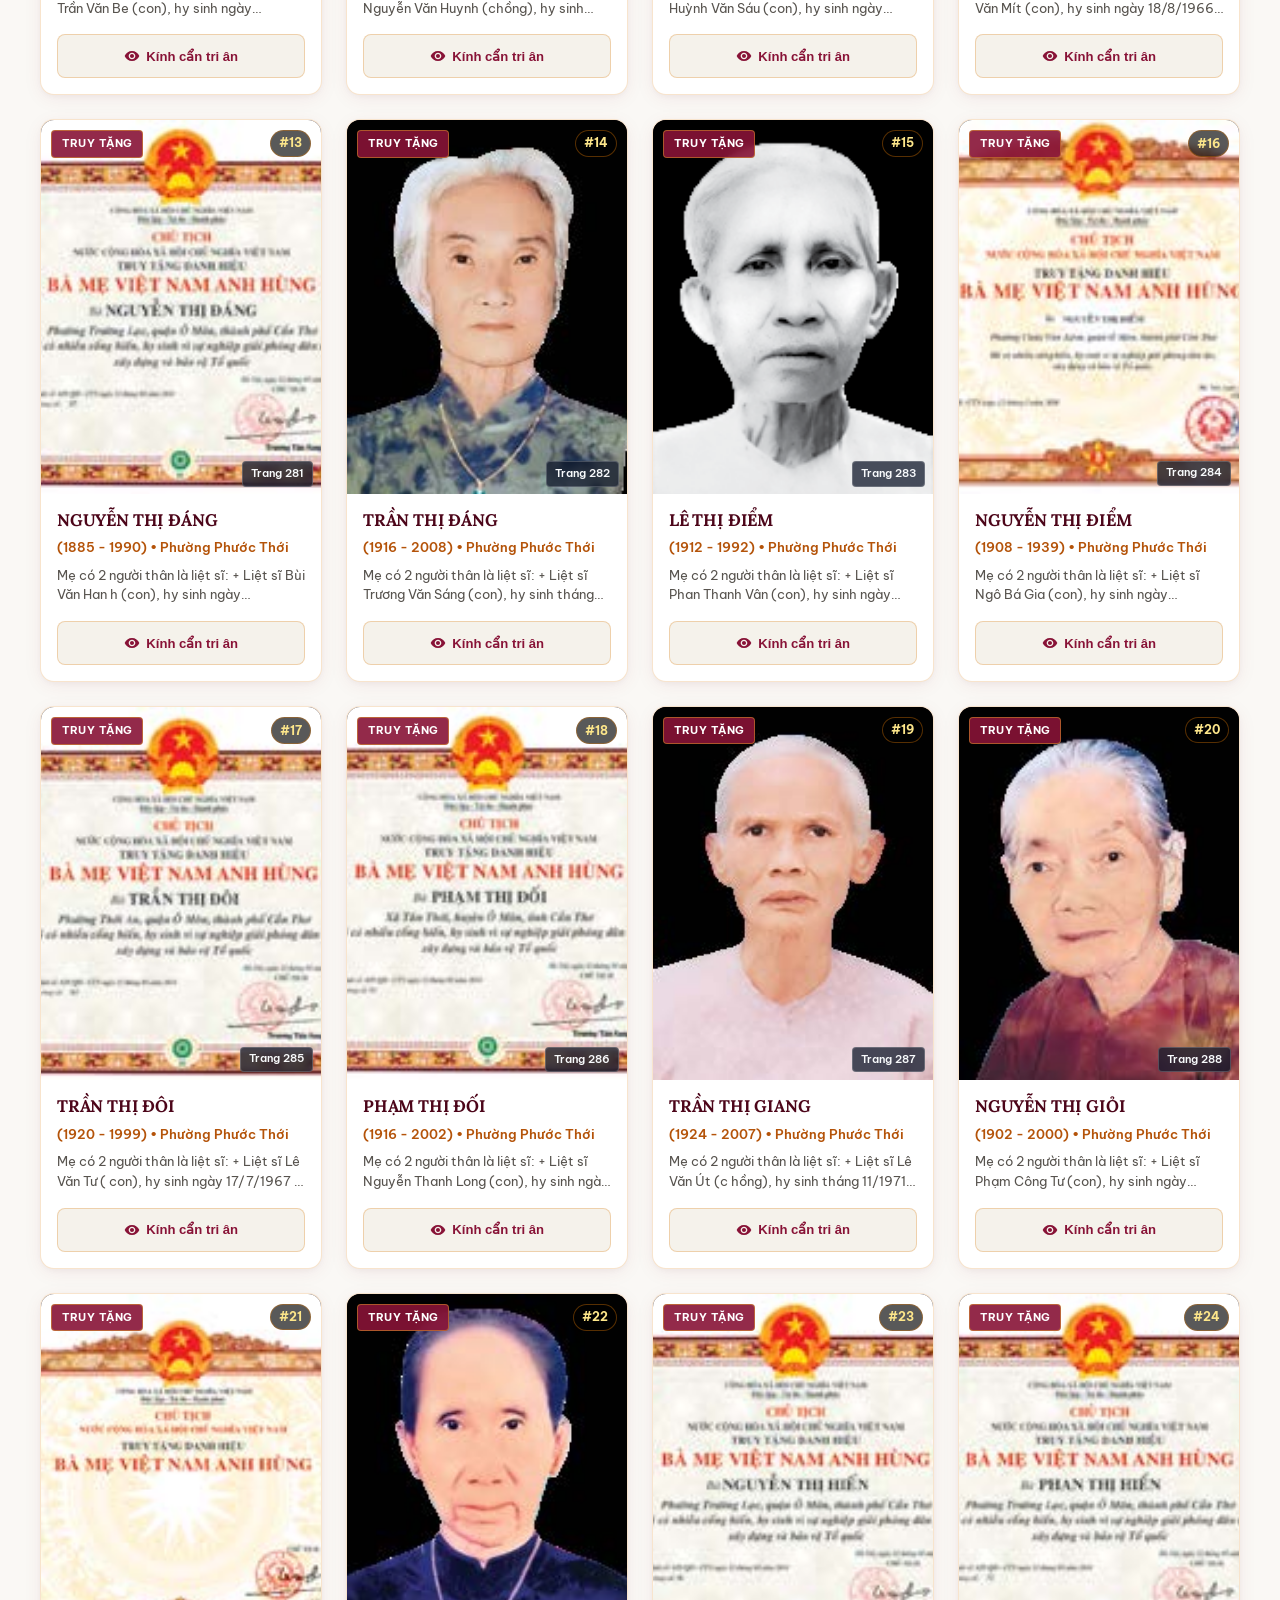
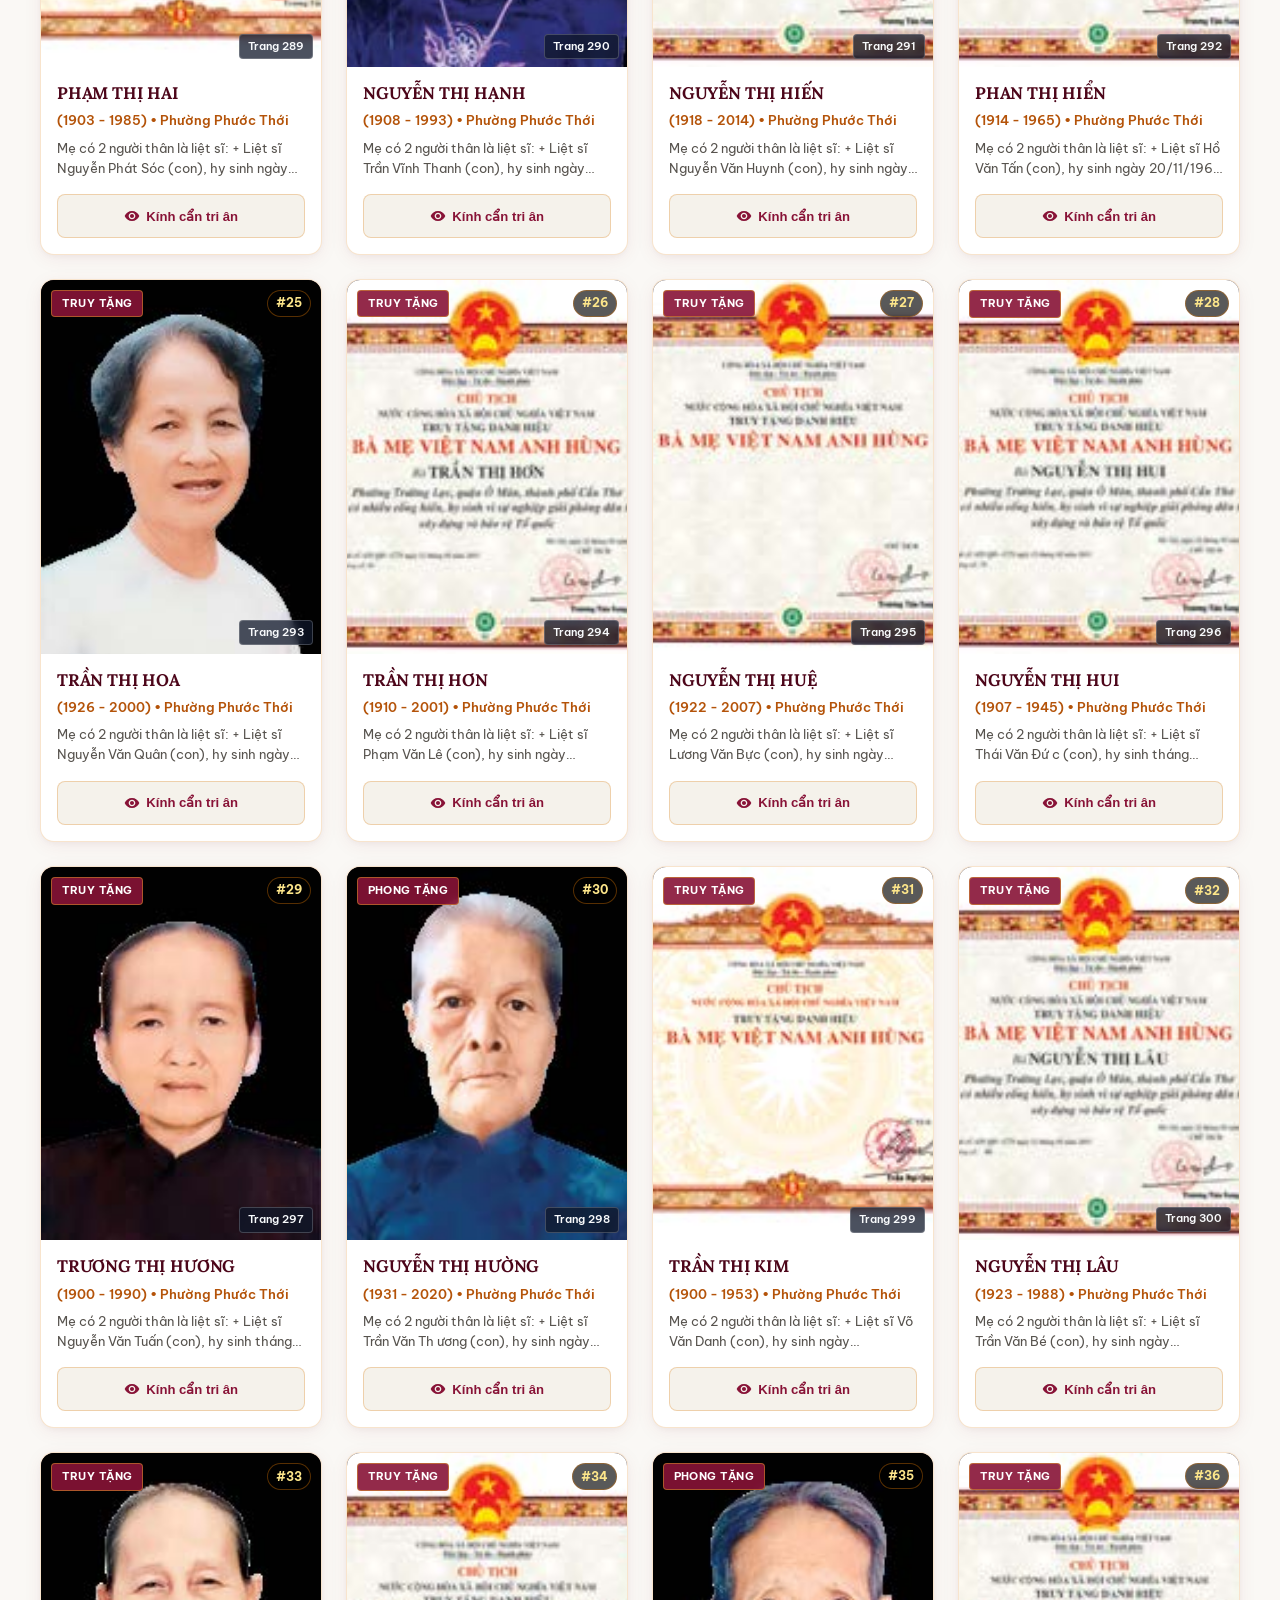
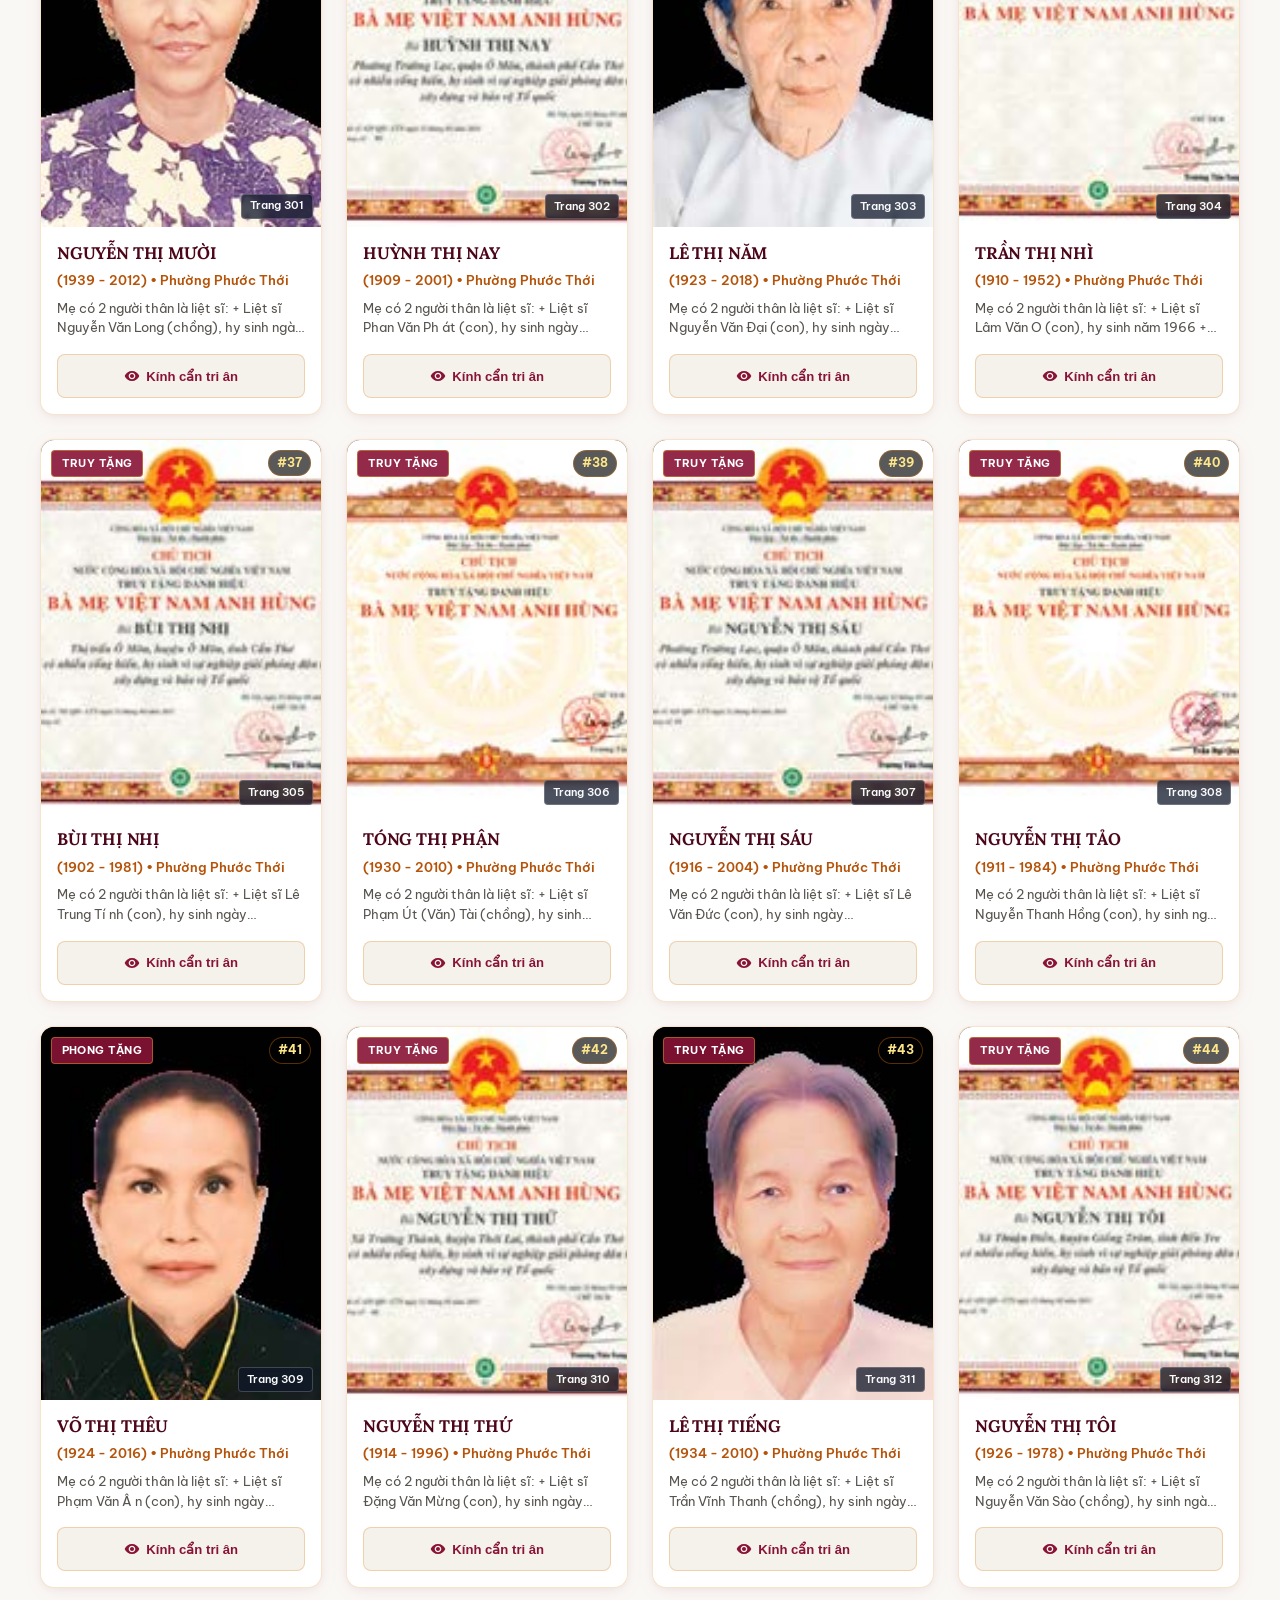
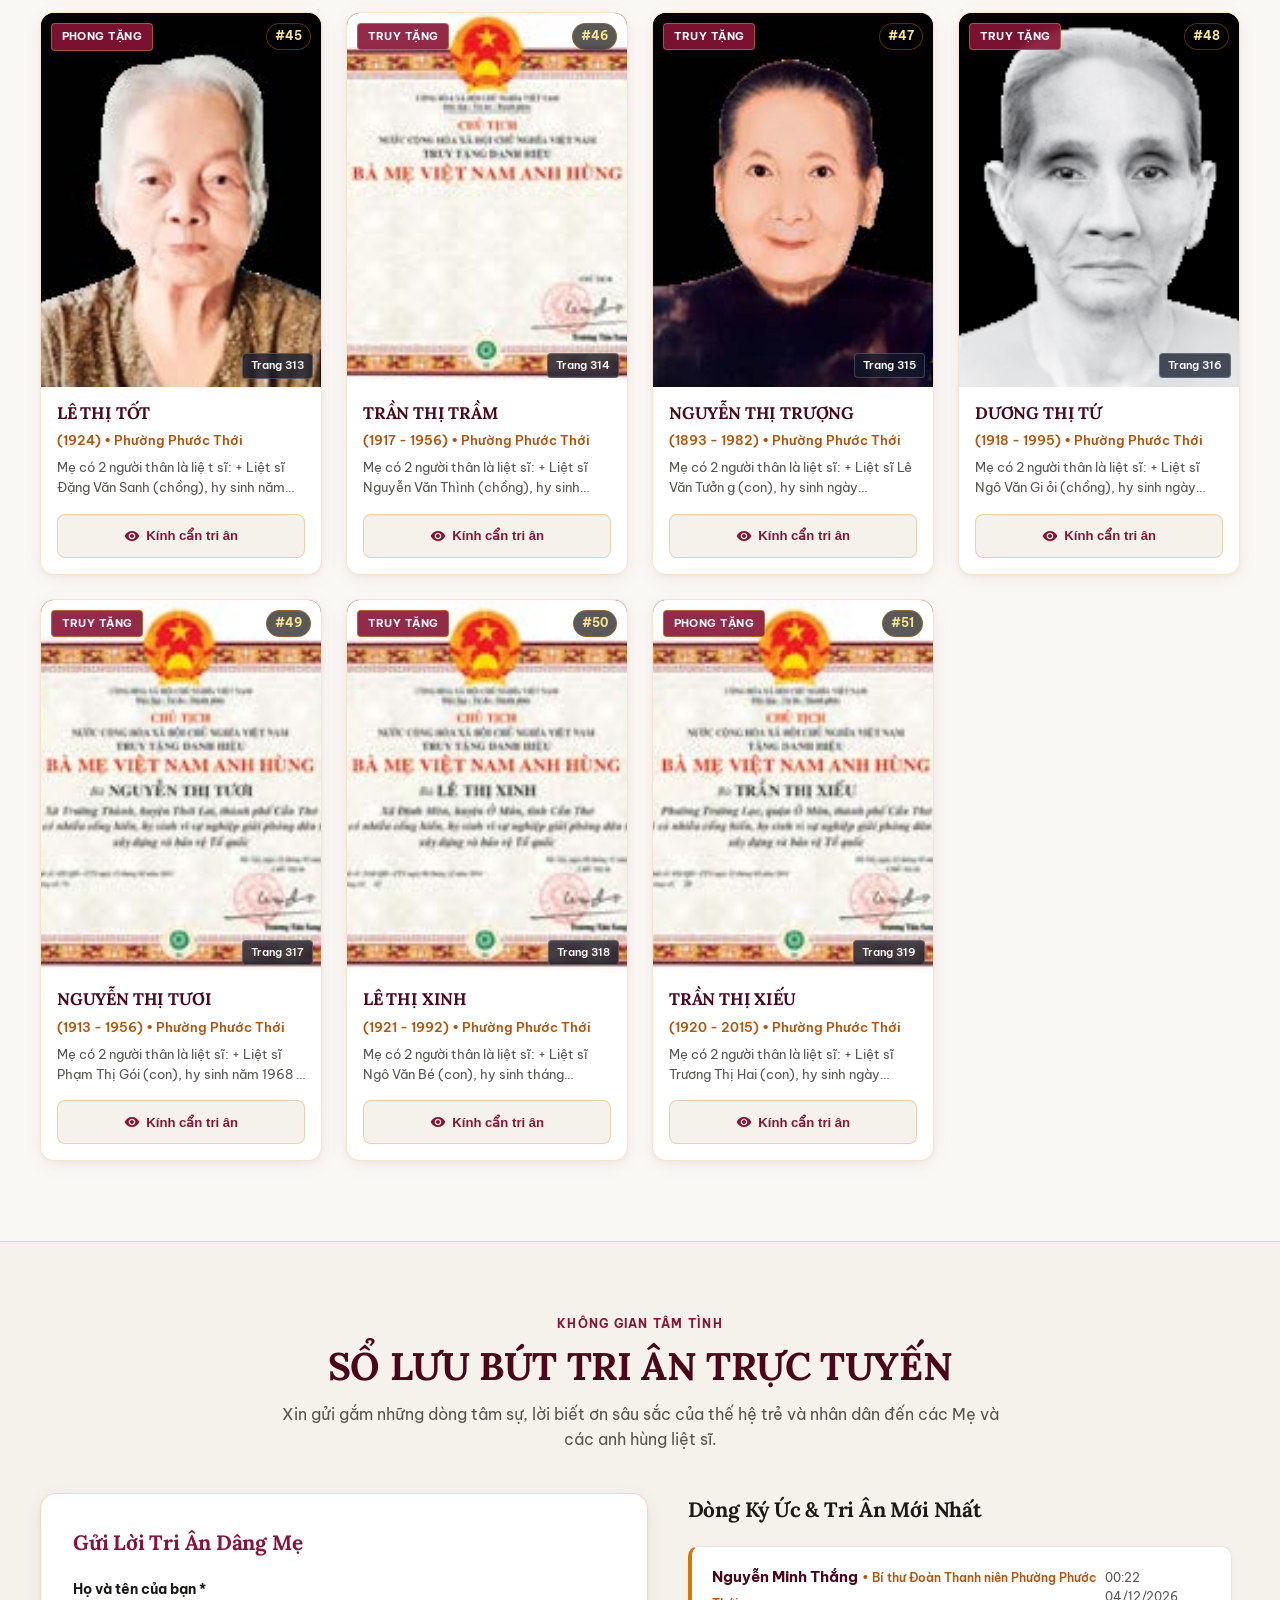
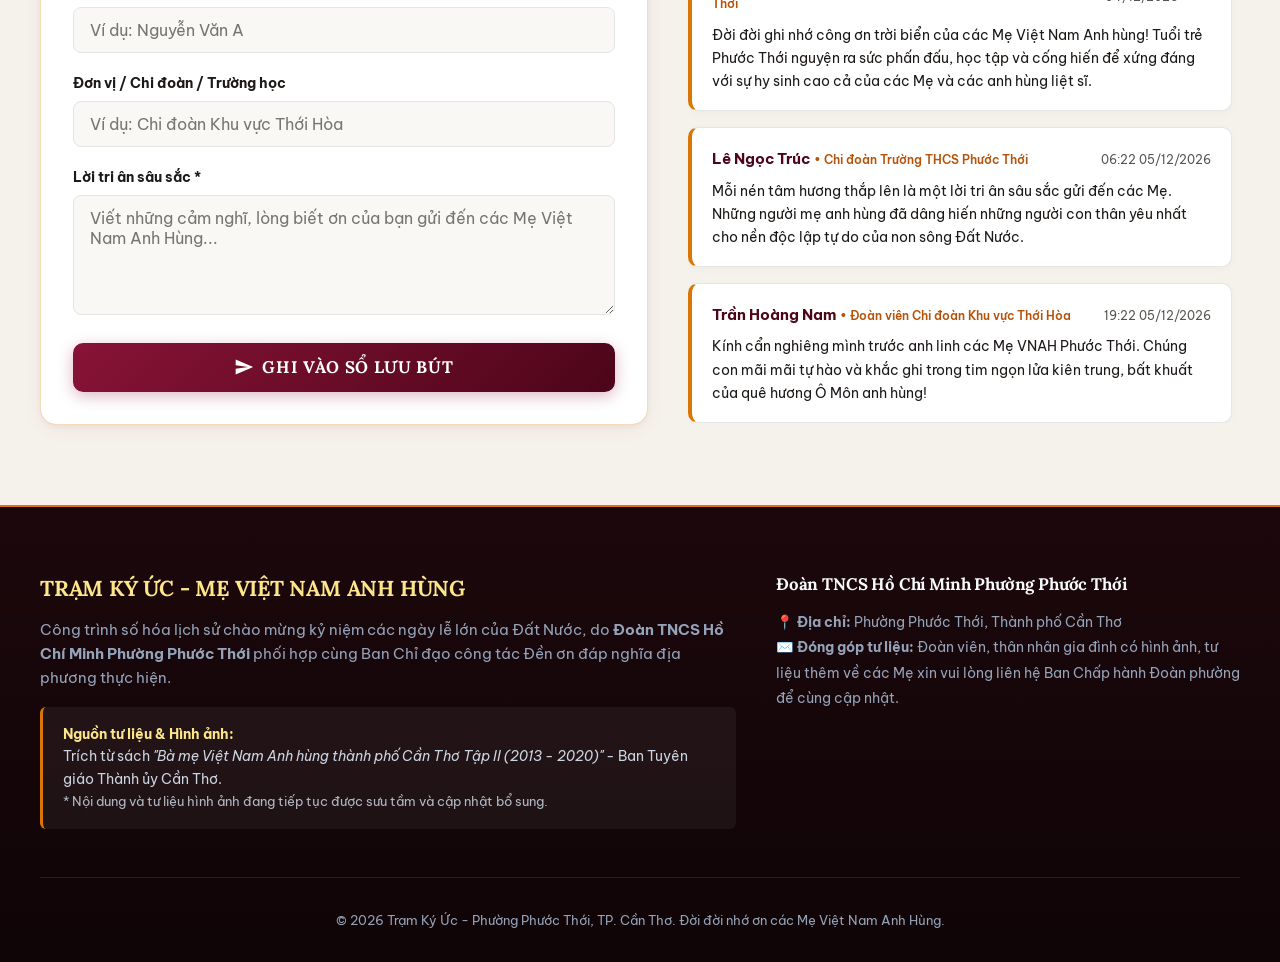
==== commit 573b8377: "fix: Xoá bỏ hoàn toàn từ khoá Quận Ô Môn trên toàn hệ thống" ====
--- a/index.html
+++ b/index.html
@@ -240,7 +240,7 @@
           <h3 class="footer-brand-title">TRẠM KÝ ỨC - MẸ VIỆT NAM ANH HÙNG</h3>
           <p style="color: #94A3B8; font-size: 0.95rem; line-height: 1.6;">
             Công trình số hóa lịch sử chào mừng kỷ niệm các ngày lễ lớn của Đất Nước, do 
-            <strong>Đoàn TNCS Hồ Chí Minh Phường Phước Thới</strong> phối hợp cùng Ban Chỉ đạo công tác Đền ơn đáp nghĩa quận Ô Môn thực hiện.
+            <strong>Đoàn TNCS Hồ Chí Minh Phường Phước Thới</strong> phối hợp cùng Ban Chỉ đạo công tác Đền ơn đáp nghĩa địa phương thực hiện.
           </p>
           <div class="footer-citation-box">
             <strong style="color: var(--color-gold-bright);">Nguồn tư liệu & Hình ảnh:</strong><br />
@@ -295,11 +295,11 @@
         <div class="detail-block">
           <div class="detail-row">
             <div class="detail-lbl">Địa bàn / Khu vực</div>
-            <div id="modalMotherDistrict" class="detail-val">Phường Phước Thới, Quận Ô Môn</div>
+            <div id="modalMotherDistrict" class="detail-val">Phường Phước Thới</div>
           </div>
           <div class="detail-row">
             <div class="detail-lbl">Quê quán</div>
-            <div id="modalMotherHometown" class="detail-val">Phường Phước Thới, Quận Ô Môn, TP. Cần Thơ</div>
+            <div id="modalMotherHometown" class="detail-val">Phường Phước Thới, TP. Cần Thơ</div>
           </div>
           <div class="detail-row">
             <div class="detail-lbl">Công trạng & Sự hy sinh của thân nhân</div>
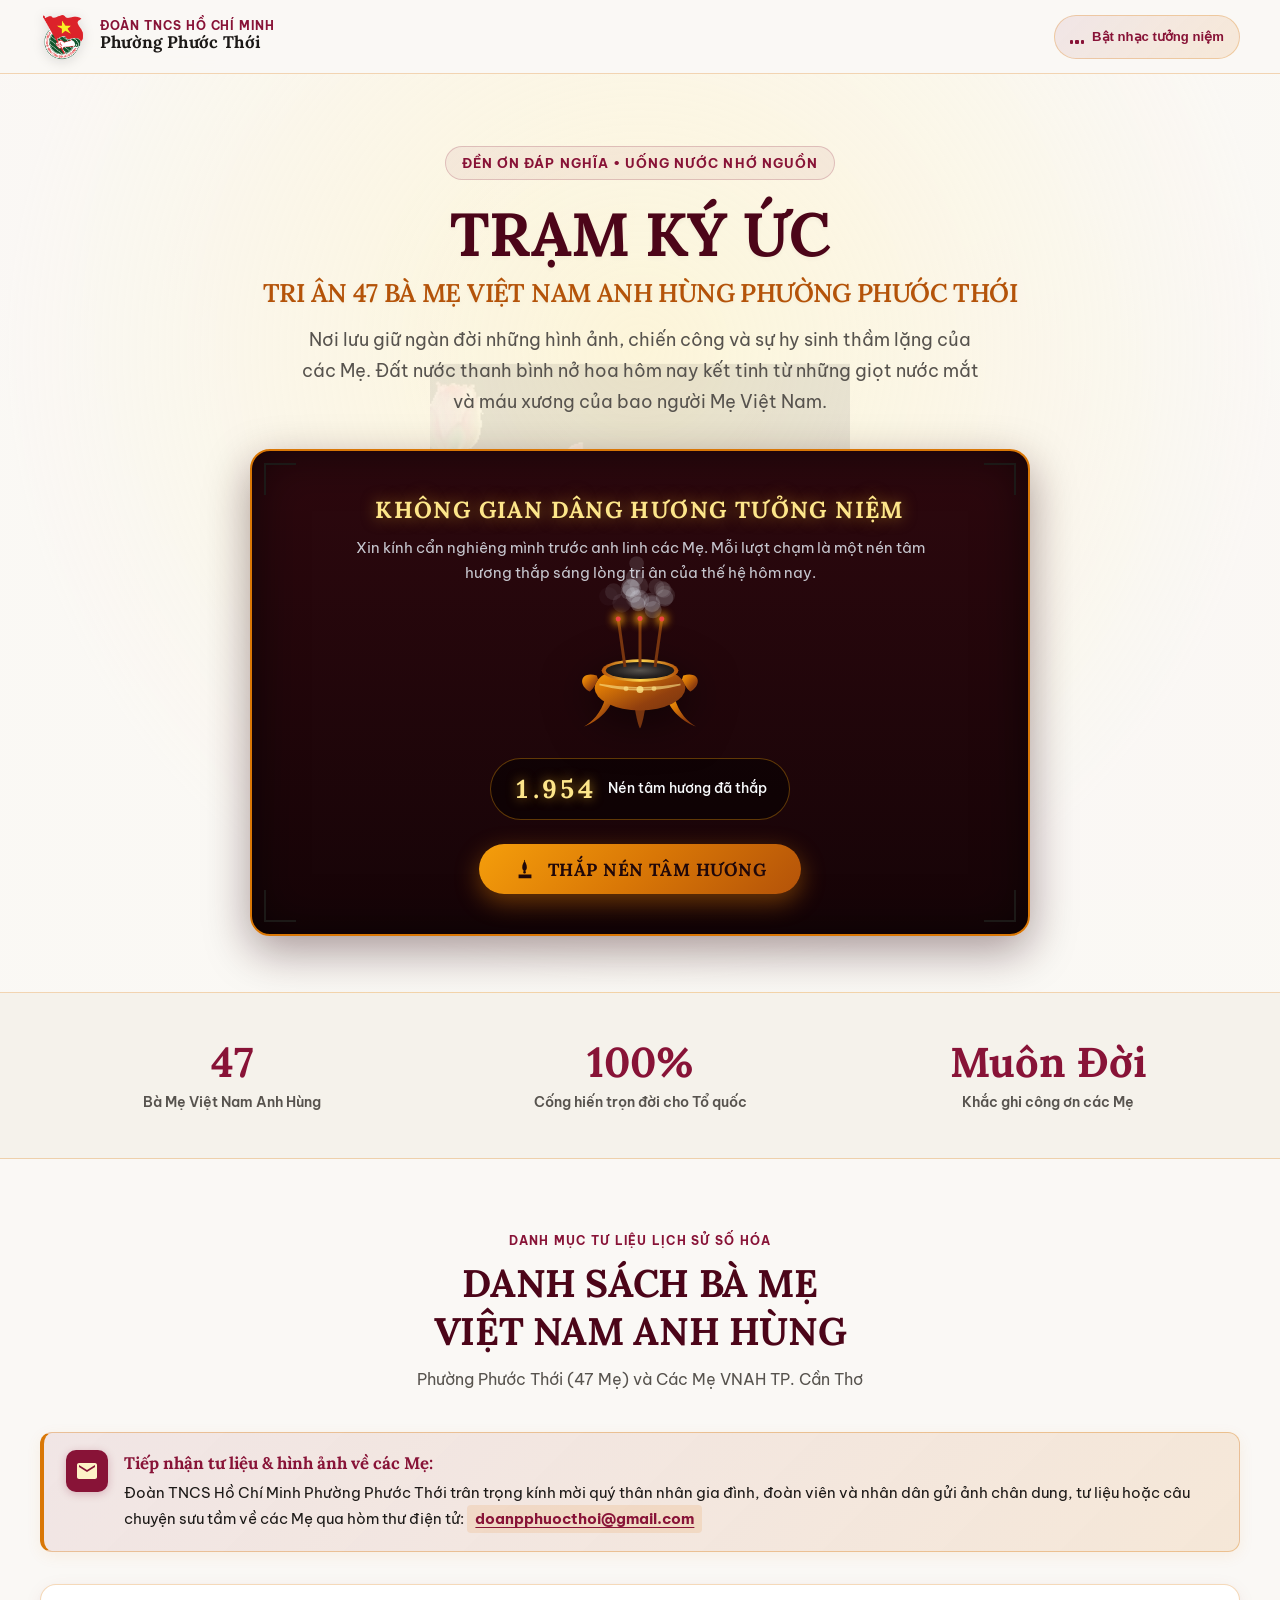
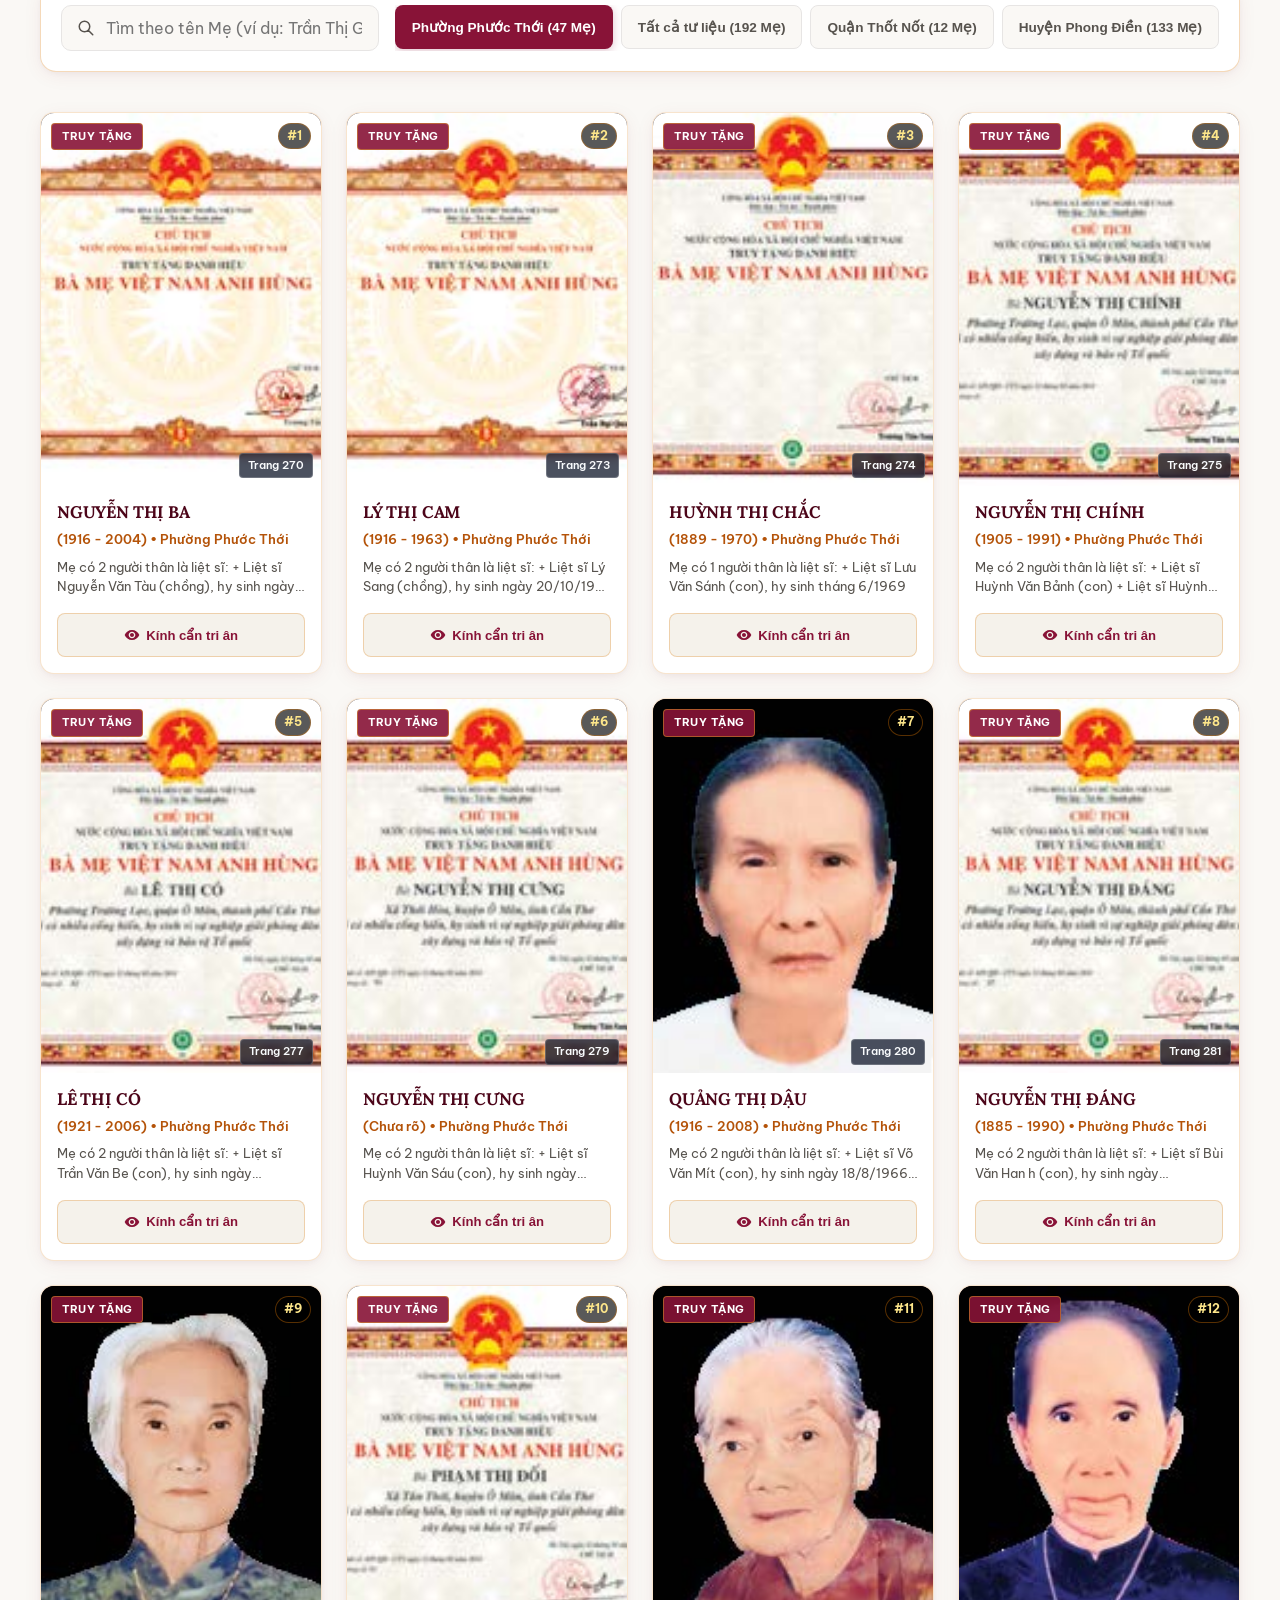
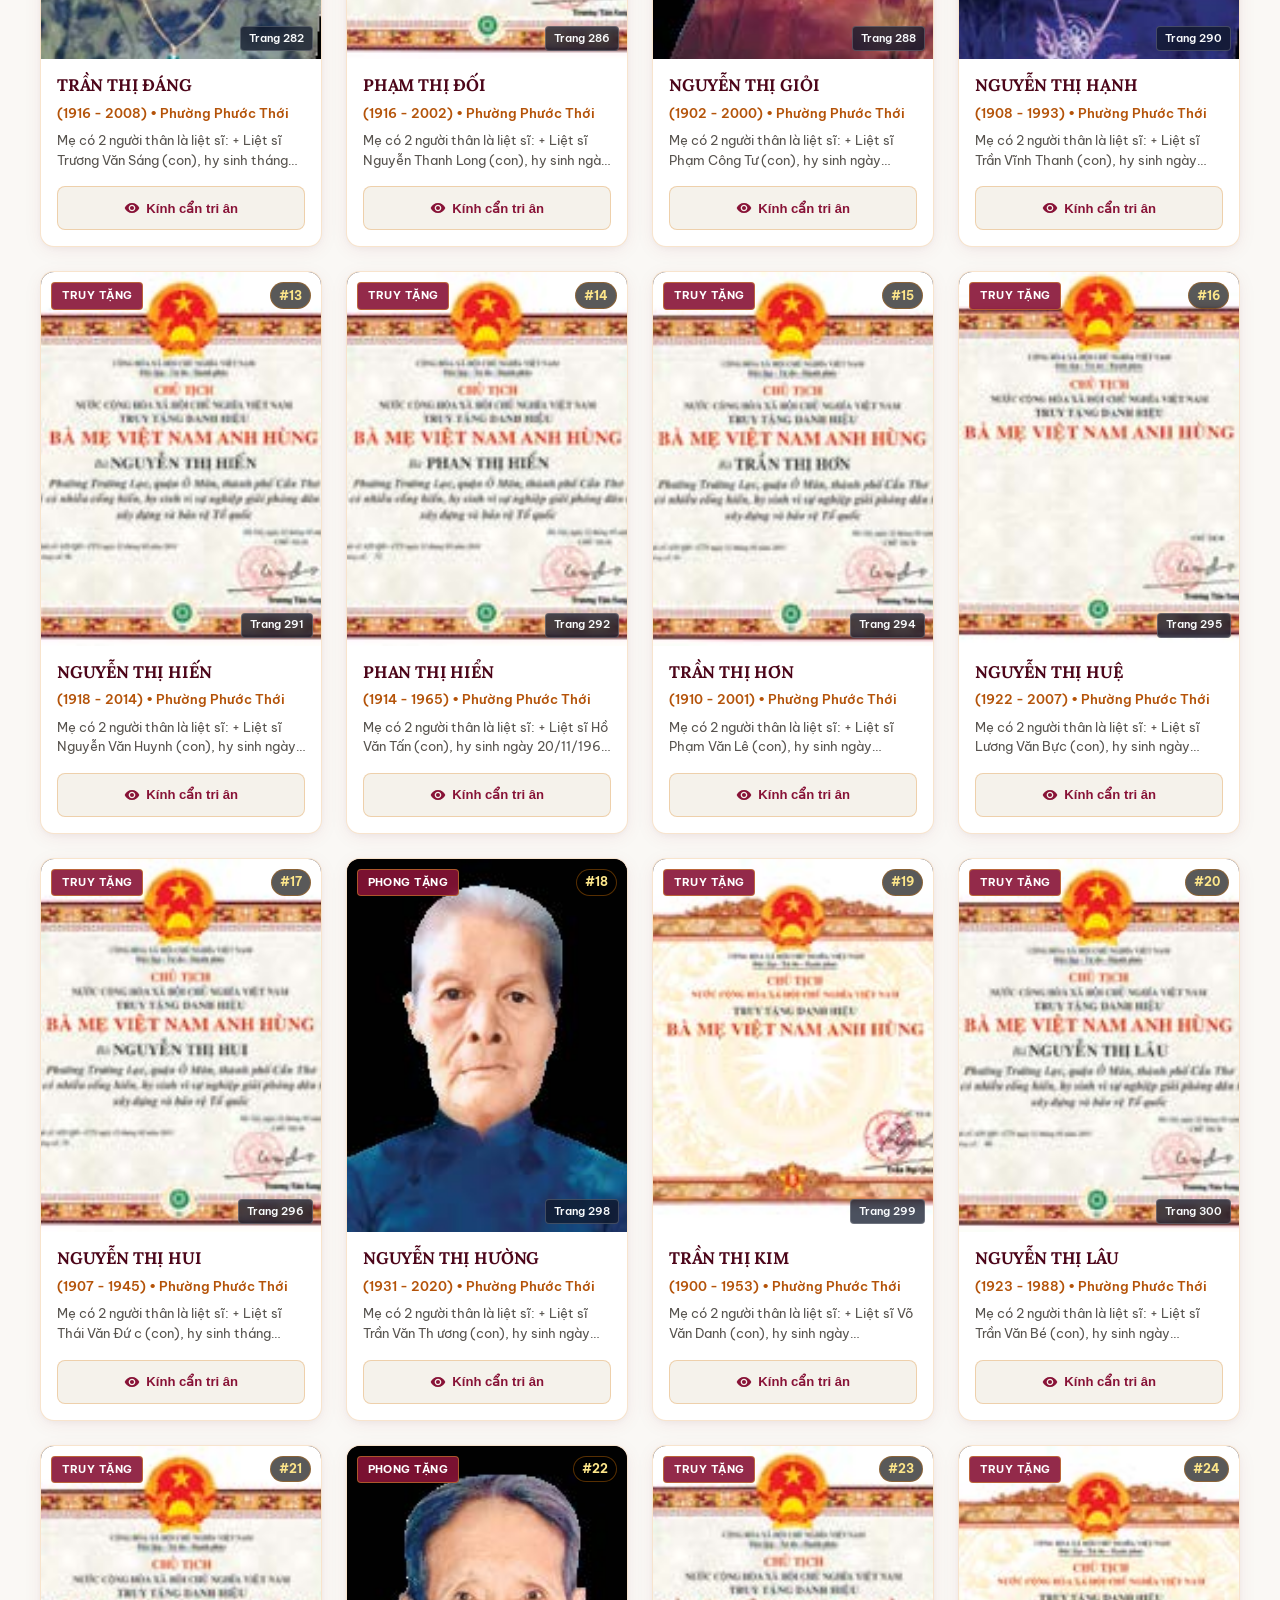
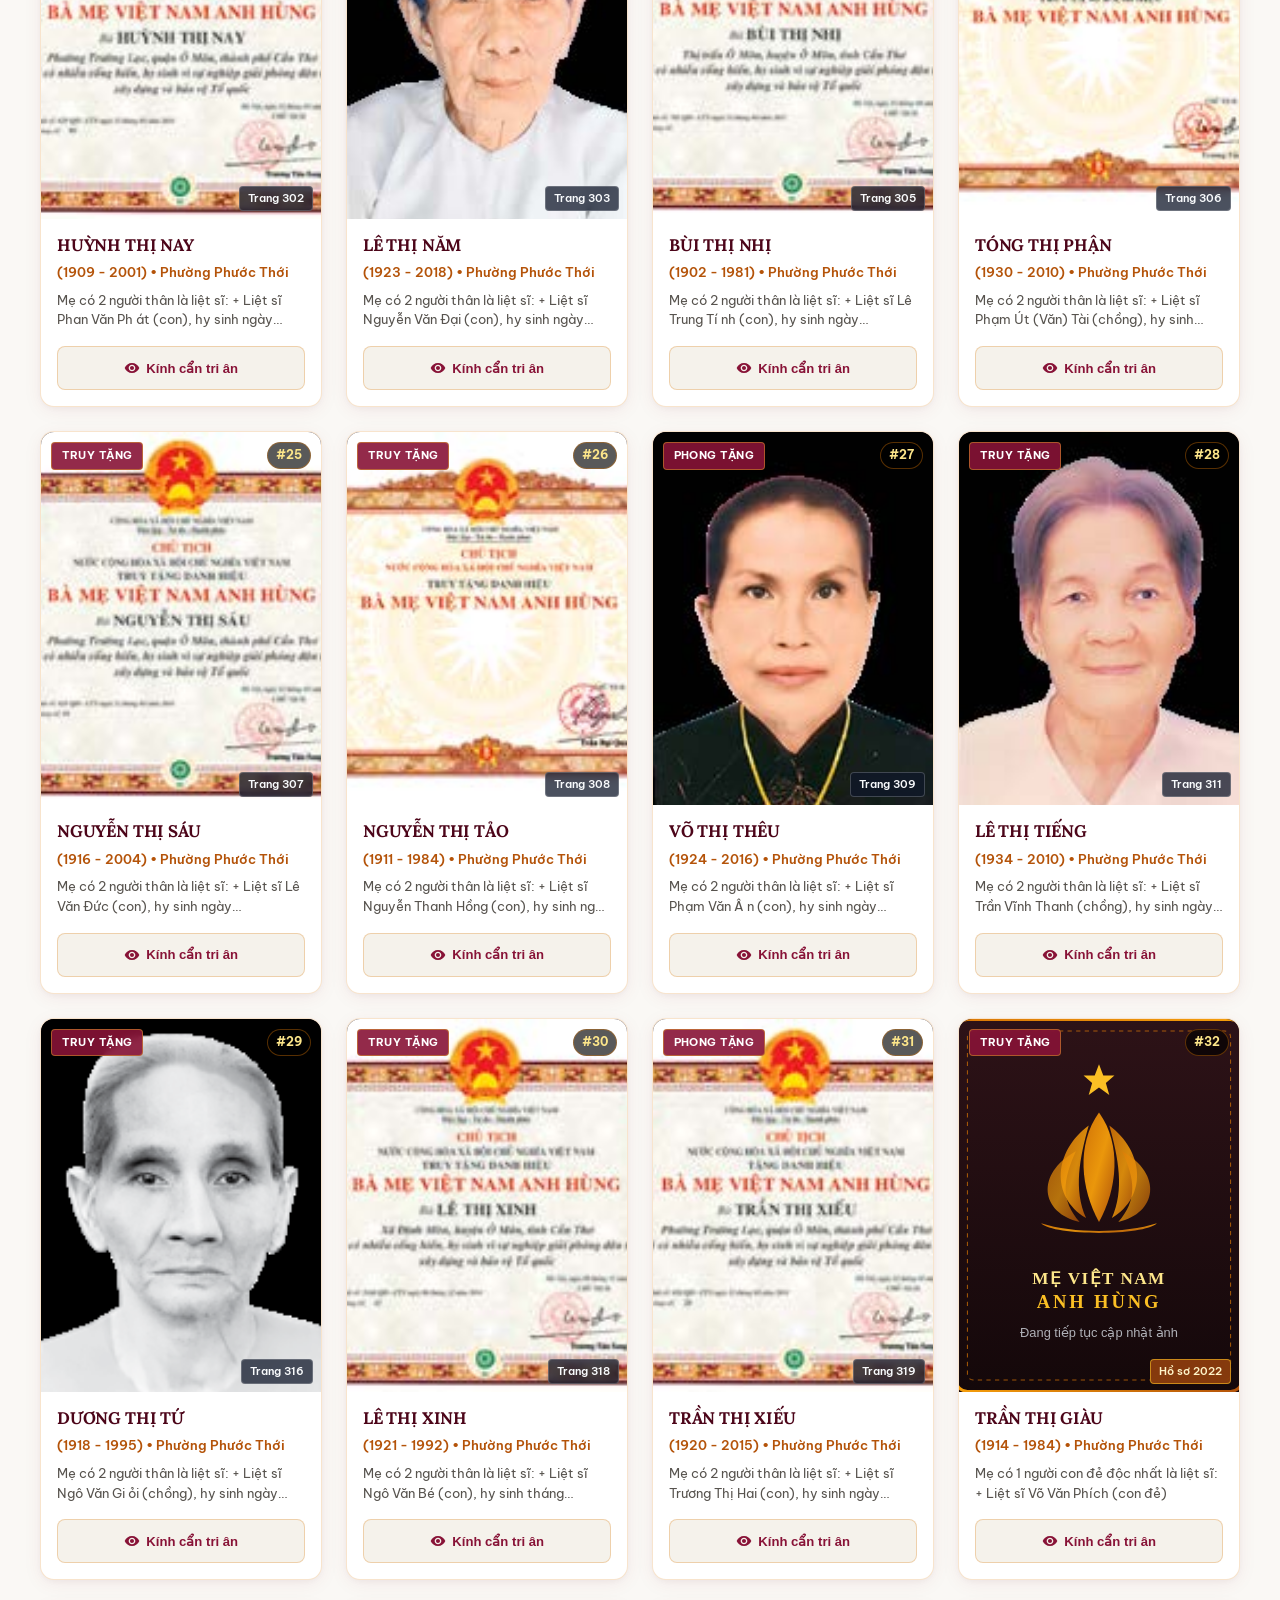
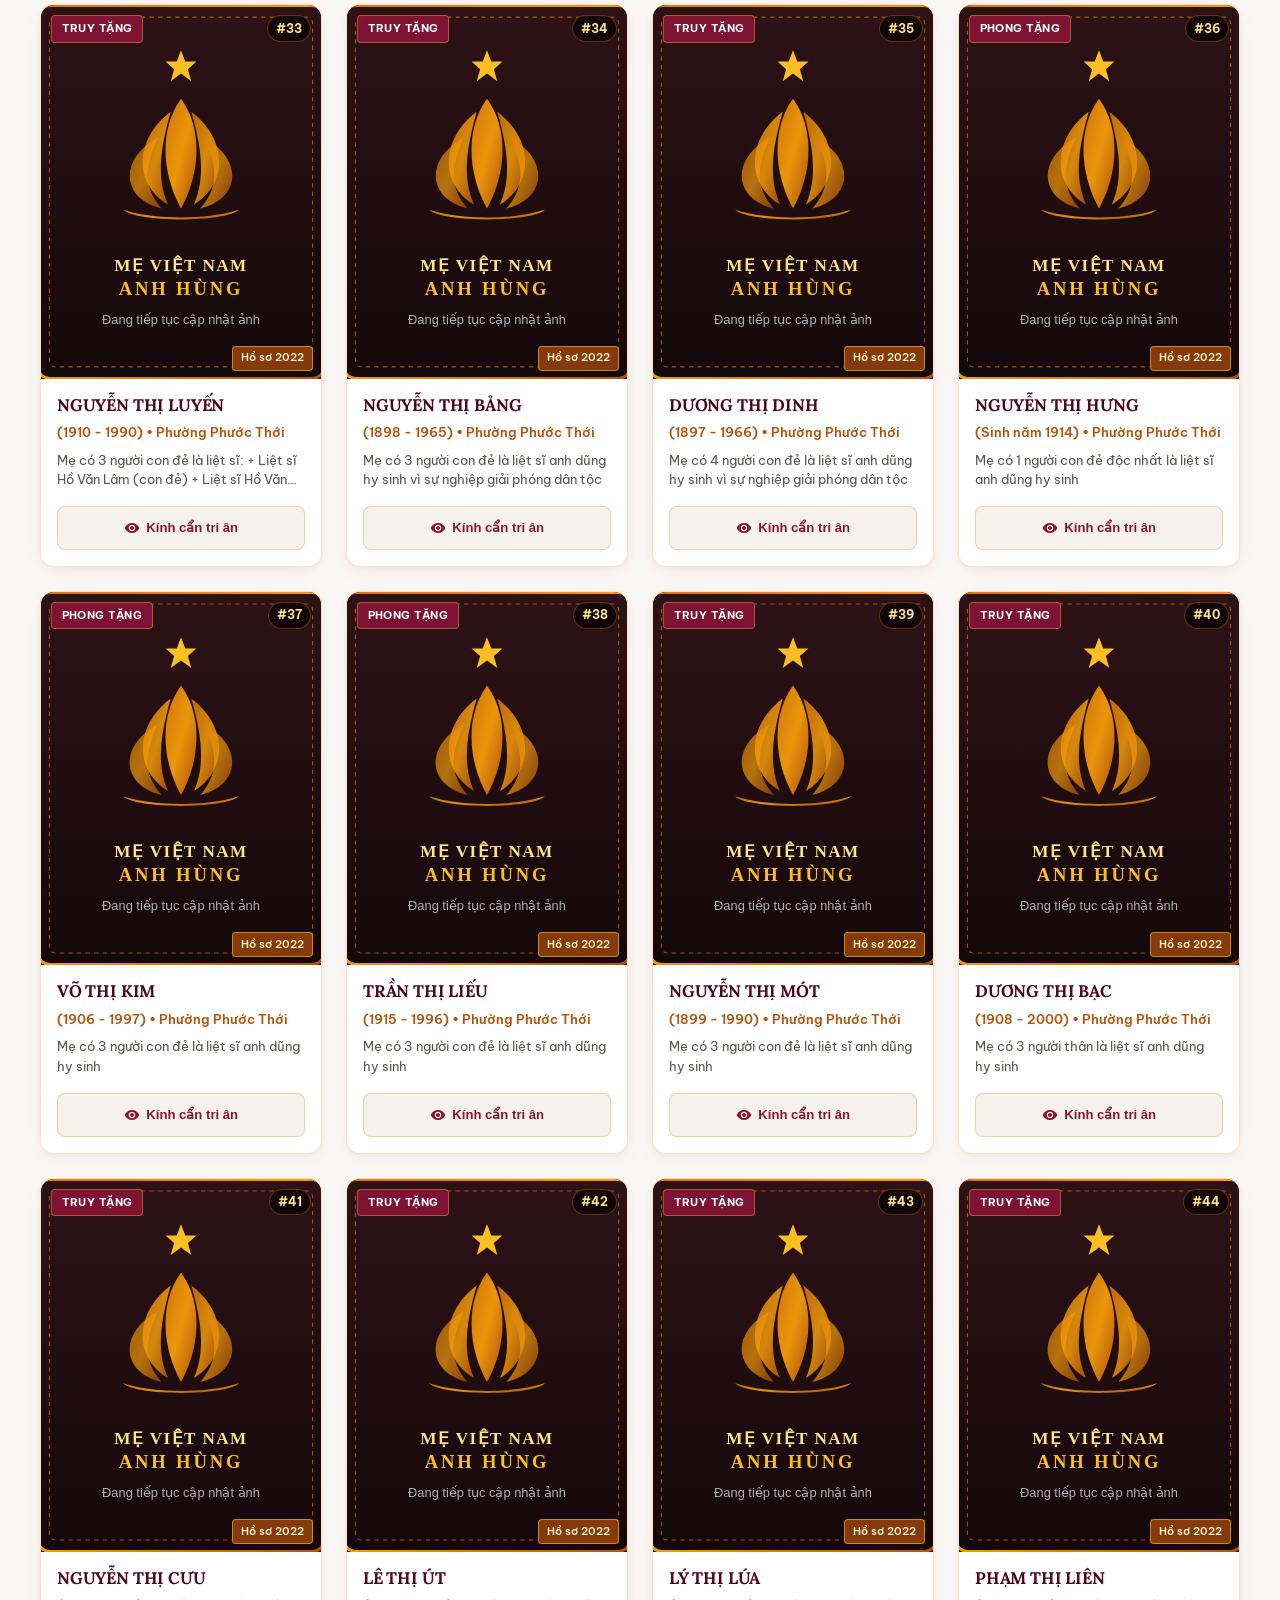
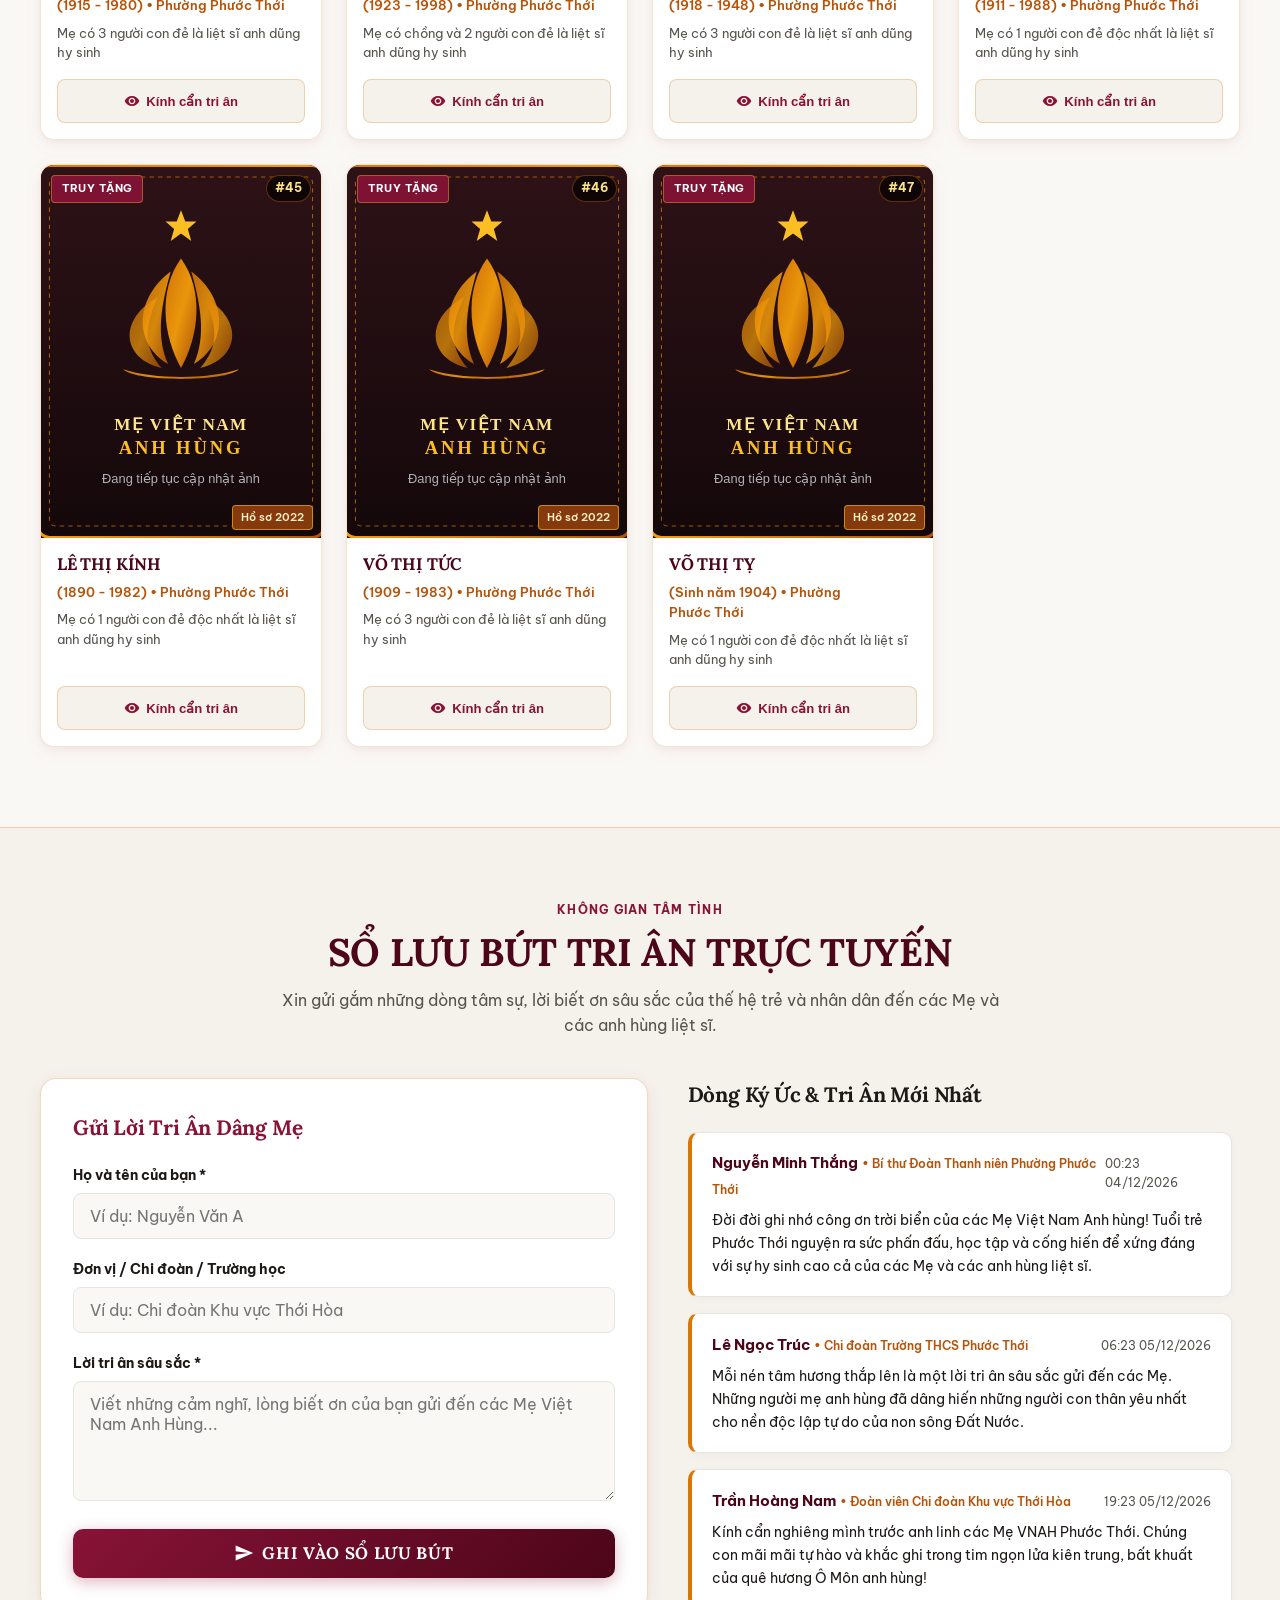
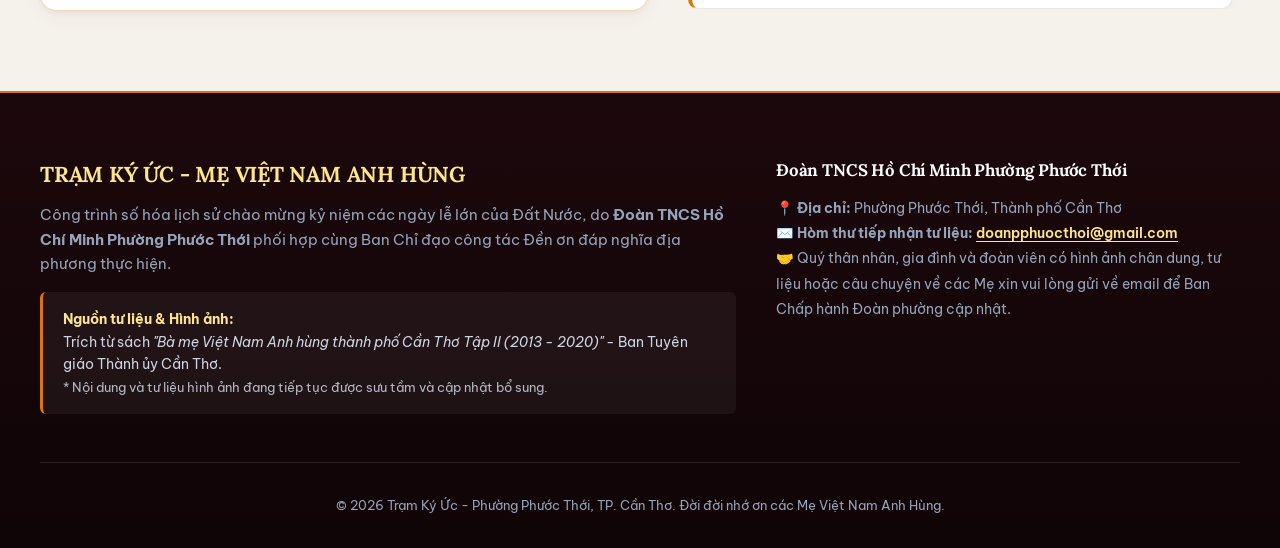
==== commit 7fcae10b: "feat(gallery): cập nhật 47 Mẹ VNAH Phước Thới và email tiếp nhận tư liệu" ====
--- a/index.html
+++ b/index.html
@@ -5,7 +5,7 @@
   <meta name="viewport" content="width=device-width, initial-scale=1.0, viewport-fit=cover" />
   <title>Trạm Ký Ức - Mẹ Việt Nam Anh Hùng Phường Phước Thới</title>
   
-  <meta name="description" content="Trạm Ký Ức - Không gian số hóa tri ân và lưu giữ hình ảnh, thông tin 51 Bà mẹ Việt Nam Anh hùng Phường Phước Thới, Thành phố Cần Thơ." />
+  <meta name="description" content="Trạm Ký Ức - Không gian số hóa tri ân và lưu giữ hình ảnh, thông tin 47 Bà mẹ Việt Nam Anh hùng Phường Phước Thới, Thành phố Cần Thơ." />
   <meta property="og:title" content="Trạm Ký Ức - Mẹ Việt Nam Anh Hùng Phường Phước Thới" />
   <meta property="og:description" content="Không gian số hóa đền ơn đáp nghĩa của Tuổi trẻ Đoàn TNCS Hồ Chí Minh Phường Phước Thới." />
   <meta property="og:type" content="website" />
@@ -69,7 +69,7 @@
 
       <h1 class="hero-title">
         TRẠM KÝ ỨC
-        <span>TRI ÂN 51 BÀ MẸ VIỆT NAM ANH HÙNG PHƯỜNG PHƯỚC THỚI</span>
+        <span>TRI ÂN 47 BÀ MẸ VIỆT NAM ANH HÙNG PHƯỜNG PHƯỚC THỚI</span>
       </h1>
 
       <p class="hero-desc">
@@ -126,7 +126,7 @@
     <div class="container-custom">
       <div class="stat-grid">
         <div class="stat-item">
-          <div class="stat-val">51</div>
+          <div class="stat-val">47</div>
           <div class="stat-lbl">Bà Mẹ Việt Nam Anh Hùng</div>
         </div>
         <div class="stat-item">
@@ -142,14 +142,26 @@
   </section>
 
   <!-- ==========================================================================
-       GALLERY OF 51 MOTHERS OF PHUOC THOI
+       GALLERY OF 47 MOTHERS OF PHUOC THOI
        ========================================================================== -->
   <section id="mothers" class="gallery-section">
     <div class="container-custom">
       <div class="section-head-center">
         <span class="section-badge">Danh mục tư liệu lịch sử số hóa</span>
         <h2 class="section-title">DANH SÁCH BÀ MẸ VIỆT NAM ANH HÙNG</h2>
-        <p class="section-desc">Phường Phước Thới (51 Mẹ) và Các Mẹ VNAH TP. Cần Thơ (Tập II: 2013 - 2020)</p>
+        <p class="section-desc">Phường Phước Thới (47 Mẹ) và Các Mẹ VNAH TP. Cần Thơ</p>
+      </div>
+
+      <!-- Contribution Callout Banner -->
+      <div class="contribution-banner">
+        <div class="contribution-icon-wrap">
+          <svg width="24" height="24" fill="currentColor" viewBox="0 0 24 24"><path d="M20 4H4c-1.1 0-1.99.9-1.99 2L2 18c0 1.1.9 2 2 2h16c1.1 0 2-.9 2-2V6c0-1.1-.9-2-2-2zm0 4l-8 5-8-5V6l8 5 8-5v2z"/></svg>
+        </div>
+        <div class="contribution-text">
+          <span class="contribution-title">Tiếp nhận tư liệu & hình ảnh về các Mẹ:</span>
+          Đoàn TNCS Hồ Chí Minh Phường Phước Thới trân trọng kính mời quý thân nhân gia đình, đoàn viên và nhân dân gửi ảnh chân dung, tư liệu hoặc câu chuyện sưu tầm về các Mẹ qua hòm thư điện tử: 
+          <a href="mailto:doanpphuocthoi@gmail.com?subject=[Đóng góp tư liệu Mẹ VNAH Phước Thới]" class="contribution-mail-link">doanpphuocthoi@gmail.com</a>
+        </div>
       </div>
 
       <!-- Search & Filter Controls -->
@@ -160,12 +172,12 @@
             type="text" 
             id="searchMother" 
             class="search-field" 
-            placeholder="Tìm theo tên Mẹ (ví dụ: Nguyễn Thị Ba, Bảy...), tên Liệt sĩ, quê quán hoặc số trang..." 
+            placeholder="Tìm theo tên Mẹ (ví dụ: Trần Thị Giàu, Nguyễn Thị Ba...), tên Liệt sĩ, quê quán..." 
           />
         </div>
         <div class="filter-pills">
-          <button class="filter-btn active" data-filter="phuoc-thoi" type="button">Phường Phước Thới (51 Mẹ)</button>
-          <button class="filter-btn" data-filter="all" type="button">Tất cả tư liệu (196 Mẹ)</button>
+          <button class="filter-btn active" data-filter="phuoc-thoi" type="button">Phường Phước Thới (47 Mẹ)</button>
+          <button class="filter-btn" data-filter="all" type="button">Tất cả tư liệu (192 Mẹ)</button>
           <button class="filter-btn" data-filter="thot-not" type="button">Quận Thốt Nốt (12 Mẹ)</button>
           <button class="filter-btn" data-filter="phong-dien" type="button">Huyện Phong Điền (133 Mẹ)</button>
         </div>
@@ -255,7 +267,8 @@
           </h4>
           <p style="font-size: 0.88rem; line-height: 1.8; color: #94A3B8;">
             📍 <strong>Địa chỉ:</strong> Phường Phước Thới, Thành phố Cần Thơ<br />
-            ✉️ <strong>Đóng góp tư liệu:</strong> Đoàn viên, thân nhân gia đình có hình ảnh, tư liệu thêm về các Mẹ xin vui lòng liên hệ Ban Chấp hành Đoàn phường để cùng cập nhật.
+            ✉️ <strong>Hòm thư tiếp nhận tư liệu:</strong> <a href="mailto:doanpphuocthoi@gmail.com" class="footer-email-link">doanpphuocthoi@gmail.com</a><br />
+            🤝 Quý thân nhân, gia đình và đoàn viên có hình ảnh chân dung, tư liệu hoặc câu chuyện về các Mẹ xin vui lòng gửi về email để Ban Chấp hành Đoàn phường cập nhật.
           </p>
         </div>
       </div>
@@ -318,6 +331,21 @@
         <div id="modalMotherCitation" class="citation-notice">
           Nguồn trích lục từ sách "Bà mẹ Việt Nam Anh hùng thành phố Cần Thơ Tập II (2013-2020)".
         </div>
+
+        <!-- Khung tiếp nhận đóng góp tư liệu và hình ảnh cho Mẹ -->
+        <div class="modal-contribution-card">
+          <div class="modal-contrib-header">
+            <svg width="20" height="20" fill="currentColor" viewBox="0 0 24 24"><path d="M20 4H4c-1.1 0-1.99.9-1.99 2L2 18c0 1.1.9 2 2 2h16c1.1 0 2-.9 2-2V6c0-1.1-.9-2-2-2zm0 4l-8 5-8-5V6l8 5 8-5v2z"/></svg>
+            <span>Đóng góp hình ảnh & câu chuyện về Mẹ</span>
+          </div>
+          <p class="modal-contrib-desc">
+            Quý thân nhân và bạn đọc có ảnh chụp chân dung, thông tin bổ sung hoặc kỷ vật thiêng liêng về Mẹ? Kính mời gửi về hòm thư Đoàn phường:
+          </p>
+          <a id="modalMailContributionBtn" href="mailto:doanpphuocthoi@gmail.com" class="btn-contrib-email" target="_blank" rel="noopener">
+            <svg width="16" height="16" fill="currentColor" viewBox="0 0 24 24"><path d="M2.01 21L23 12 2.01 3 2 10l15 2-15 2z"/></svg>
+            <span>Gửi tư liệu về Mẹ qua Email: doanpphuocthoi@gmail.com</span>
+          </a>
+        </div>
       </div>
 
       <!-- Zone 3: Footer (shrink-0 with iOS Safe Area) -->
--- a/css/style.css
+++ b/css/style.css
@@ -768,6 +768,12 @@
   border: 1px solid rgba(255, 255, 255, 0.2);
 }
 
+.card-page-badge.badge-supplement {
+  background: rgba(146, 64, 14, 0.9);
+  border-color: rgba(251, 191, 36, 0.6);
+  color: #FEF3C7;
+}
+
 .card-body {
   padding: 1rem;
   display: flex;
@@ -1302,3 +1308,130 @@
   transform: translateY(0);
   opacity: 1;
 }
+
+/* ==========================================================================
+   EMAIL CONTRIBUTION BANNER & MODAL CARD
+   ========================================================================== */
+.contribution-banner {
+  background: linear-gradient(135deg, rgba(136, 19, 55, 0.08) 0%, rgba(217, 119, 6, 0.12) 100%);
+  border: 1px solid rgba(217, 119, 6, 0.35);
+  border-left: 4px solid var(--color-gold);
+  border-radius: 12px;
+  padding: 1.1rem 1.4rem;
+  margin-bottom: 2rem;
+  display: flex;
+  align-items: flex-start;
+  gap: 1rem;
+  box-shadow: 0 4px 15px rgba(217, 119, 6, 0.08);
+}
+
+.contribution-icon-wrap {
+  width: 42px;
+  height: 42px;
+  border-radius: 10px;
+  background: var(--color-primary);
+  color: #FEF3C7;
+  display: flex;
+  align-items: center;
+  justify-content: center;
+  flex-shrink: 0;
+  box-shadow: 0 2px 8px rgba(136, 19, 55, 0.25);
+}
+
+.contribution-text {
+  font-size: 0.95rem;
+  line-height: 1.6;
+  color: var(--color-text-main);
+  flex: 1;
+}
+
+.contribution-title {
+  display: block;
+  font-weight: 700;
+  color: var(--color-primary);
+  font-family: var(--font-serif);
+  margin-bottom: 0.25rem;
+  font-size: 1.05rem;
+}
+
+.contribution-mail-link {
+  display: inline-block;
+  font-weight: 700;
+  color: var(--color-primary);
+  text-decoration: underline;
+  text-underline-offset: 3px;
+  background: rgba(217, 119, 6, 0.12);
+  padding: 0.1rem 0.5rem;
+  border-radius: 4px;
+  transition: all 0.2s ease;
+}
+
+.contribution-mail-link:hover {
+  background: var(--color-primary);
+  color: #FFFFFF;
+  text-decoration: none;
+}
+
+/* Modal Contribution Box */
+.modal-contribution-card {
+  margin-top: 1.25rem;
+  background: linear-gradient(135deg, rgba(254, 243, 199, 0.5) 0%, rgba(255, 255, 255, 0.8) 100%);
+  border: 1px dashed var(--color-gold);
+  border-radius: 10px;
+  padding: 1rem 1.15rem;
+}
+
+.modal-contrib-header {
+  display: flex;
+  align-items: center;
+  gap: 0.5rem;
+  font-weight: 700;
+  color: var(--color-primary);
+  font-size: 0.92rem;
+  margin-bottom: 0.4rem;
+}
+
+.modal-contrib-header svg {
+  color: var(--color-gold);
+}
+
+.modal-contrib-desc {
+  font-size: 0.85rem;
+  color: var(--color-text-muted);
+  line-height: 1.5;
+  margin-bottom: 0.75rem;
+}
+
+.btn-contrib-email {
+  display: inline-flex;
+  align-items: center;
+  gap: 0.5rem;
+  background: var(--color-primary);
+  color: #FFFFFF !important;
+  font-size: 0.85rem;
+  font-weight: 600;
+  padding: 0.55rem 1rem;
+  border-radius: 8px;
+  text-decoration: none;
+  transition: all 0.2s ease;
+  box-shadow: 0 2px 6px rgba(136, 19, 55, 0.2);
+  min-height: 44px; /* Touch target standard */
+}
+
+.btn-contrib-email:hover {
+  background: #9F1239;
+  transform: translateY(-1px);
+  box-shadow: 0 4px 12px rgba(136, 19, 55, 0.3);
+}
+
+.footer-email-link {
+  color: var(--color-gold-bright) !important;
+  text-decoration: underline;
+  text-underline-offset: 3px;
+  font-weight: 600;
+  transition: color 0.2s ease;
+}
+
+.footer-email-link:hover {
+  color: #FFFFFF !important;
+}
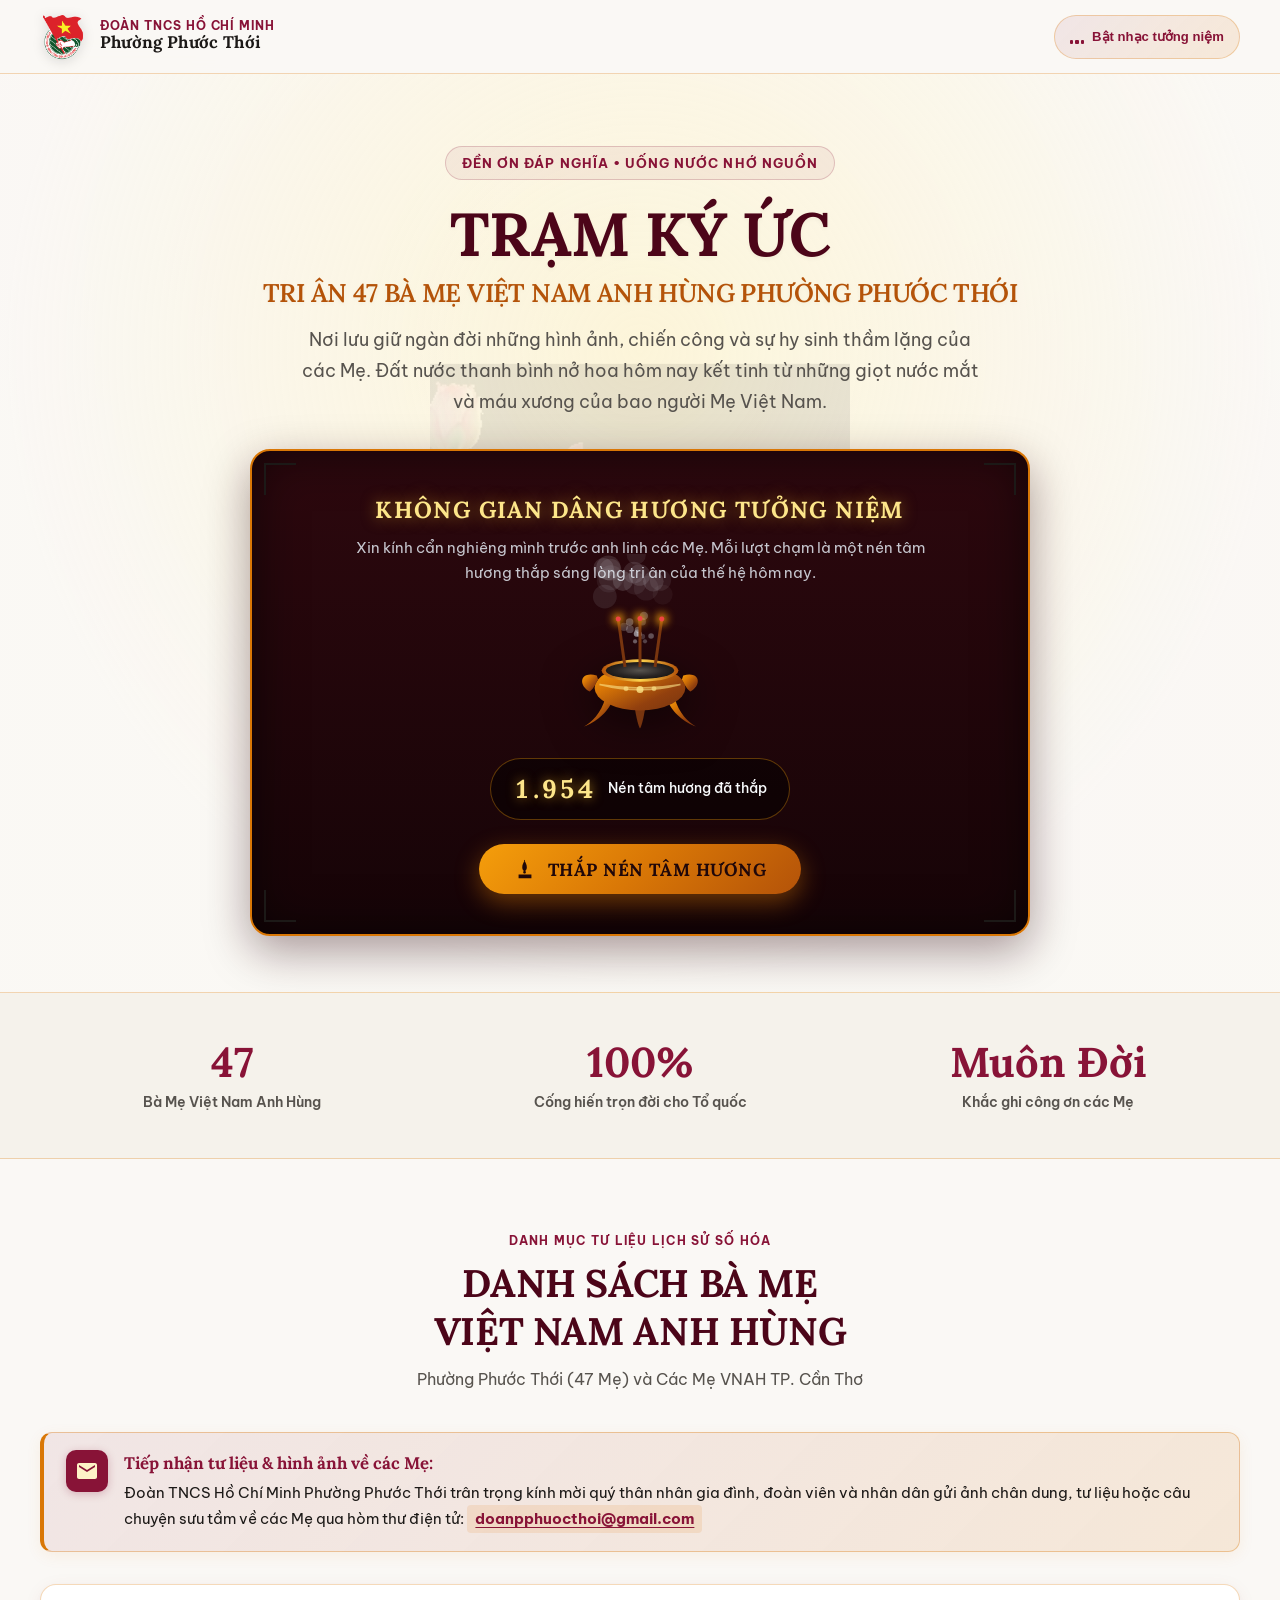
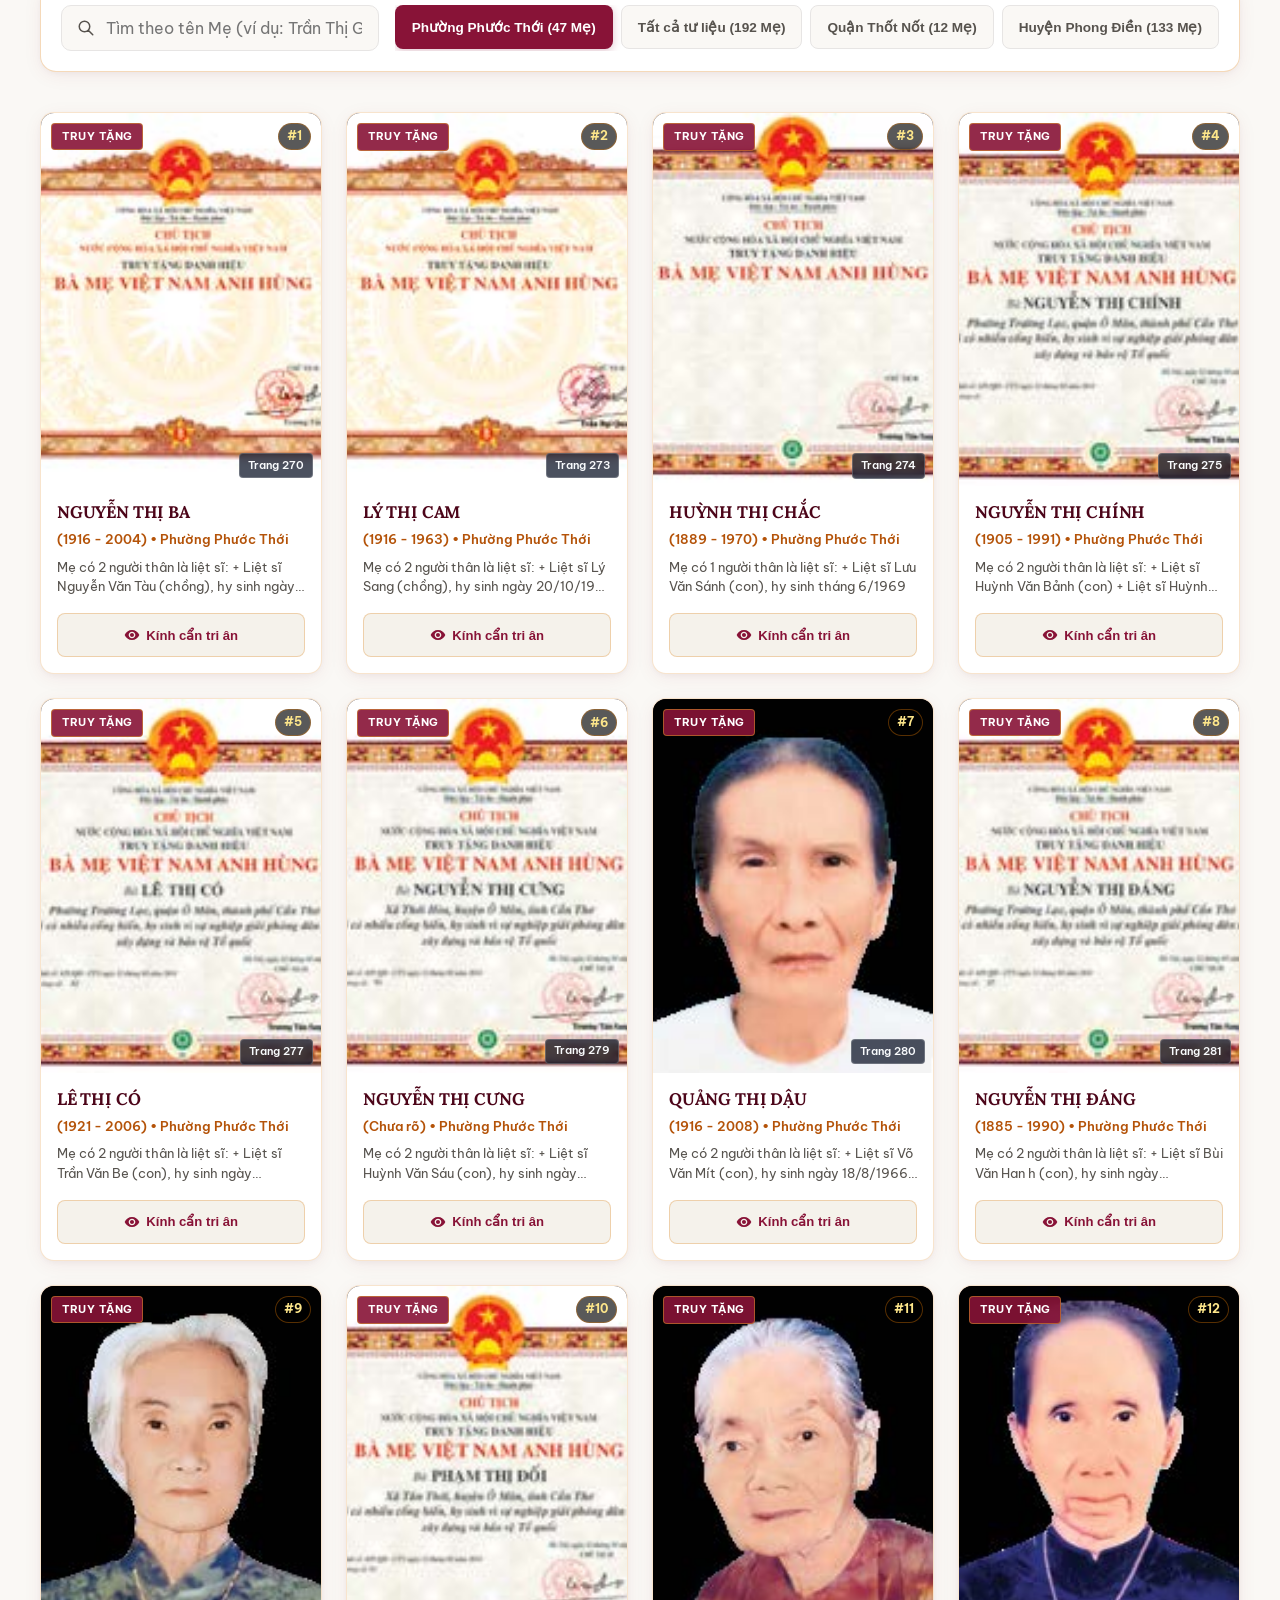
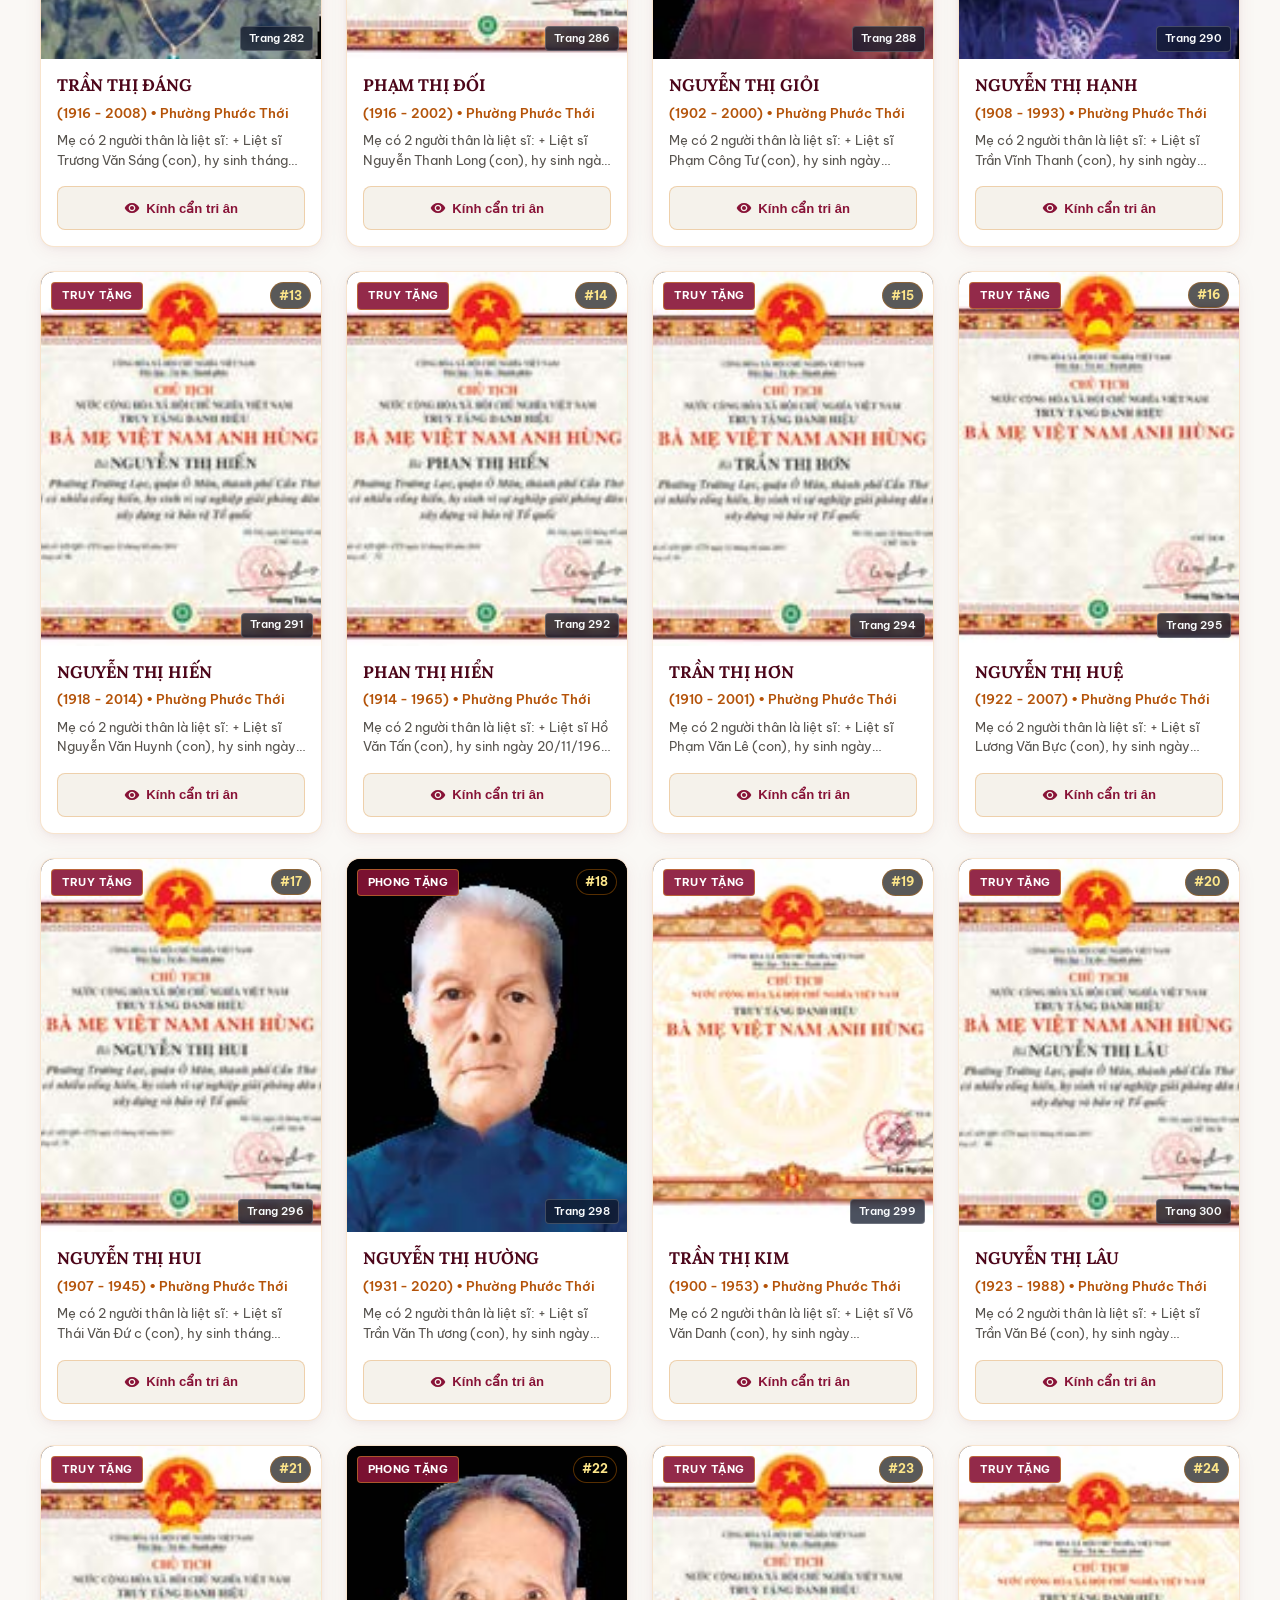
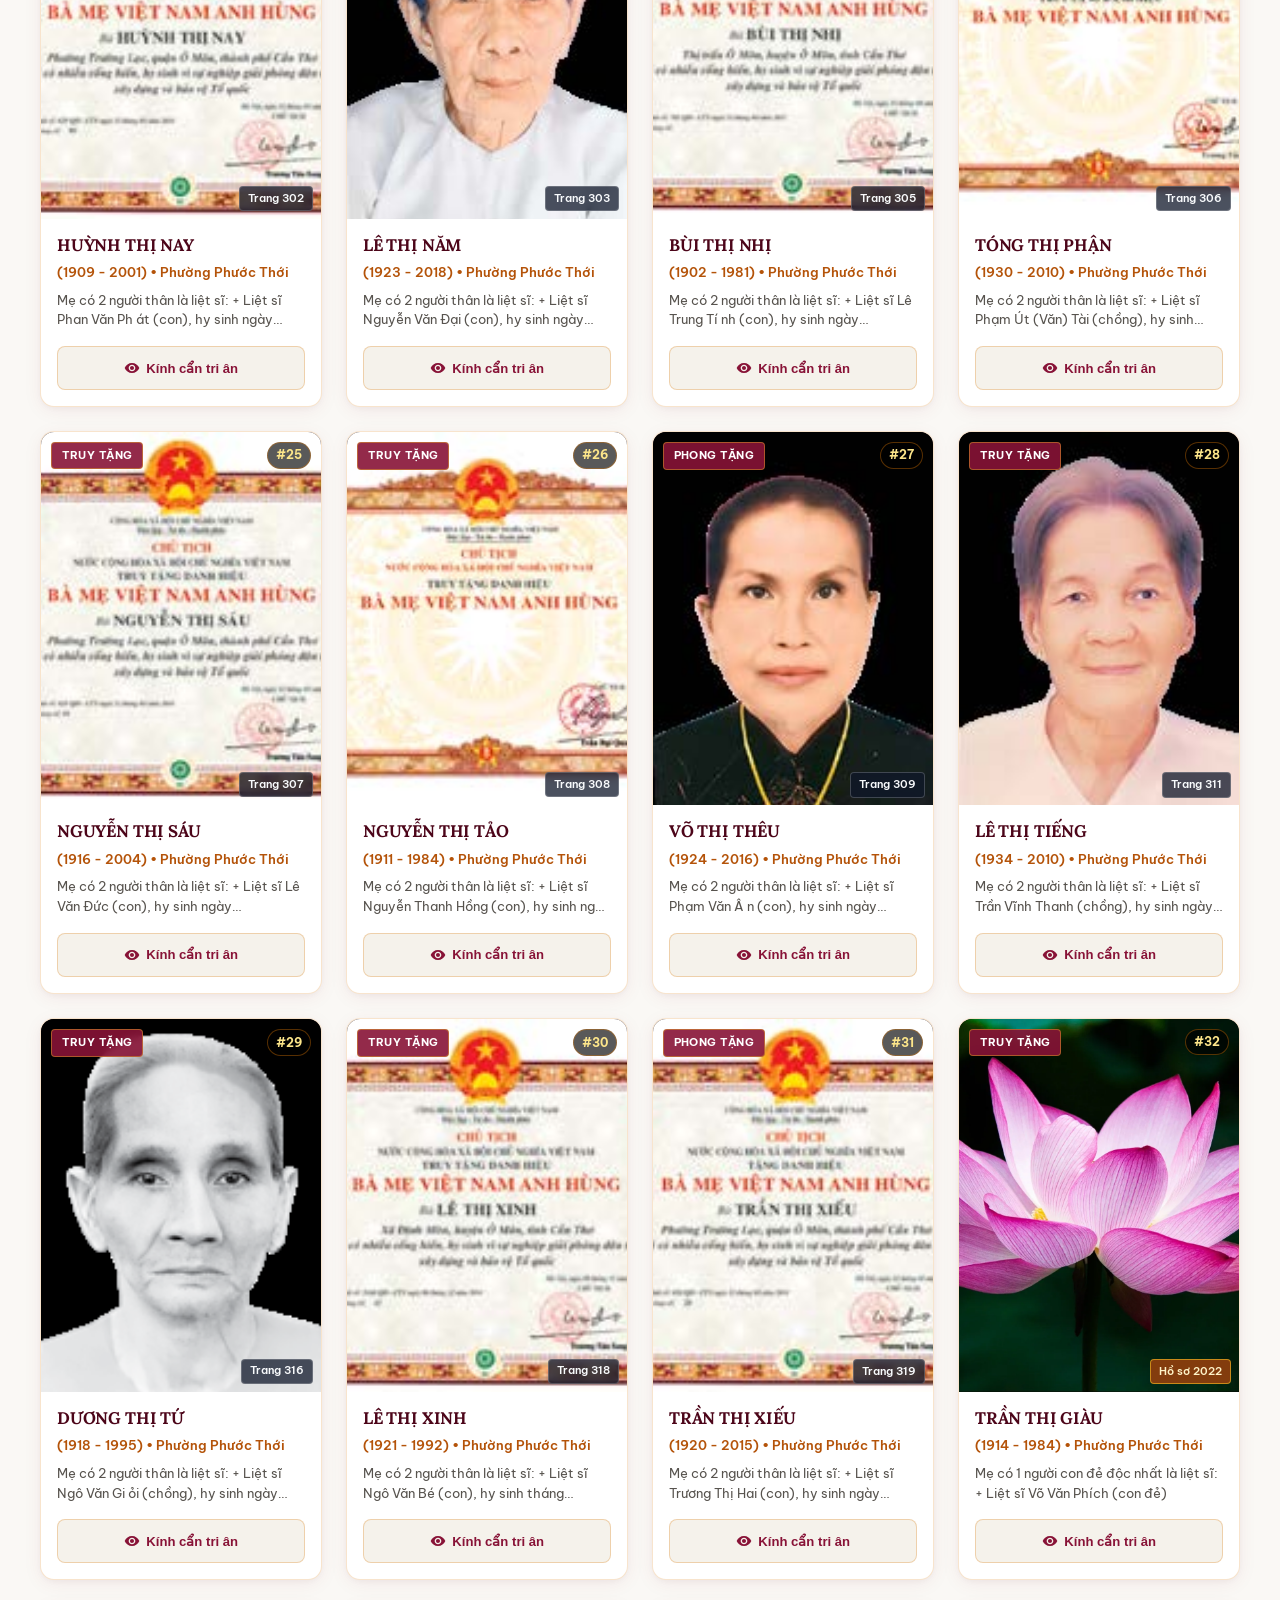
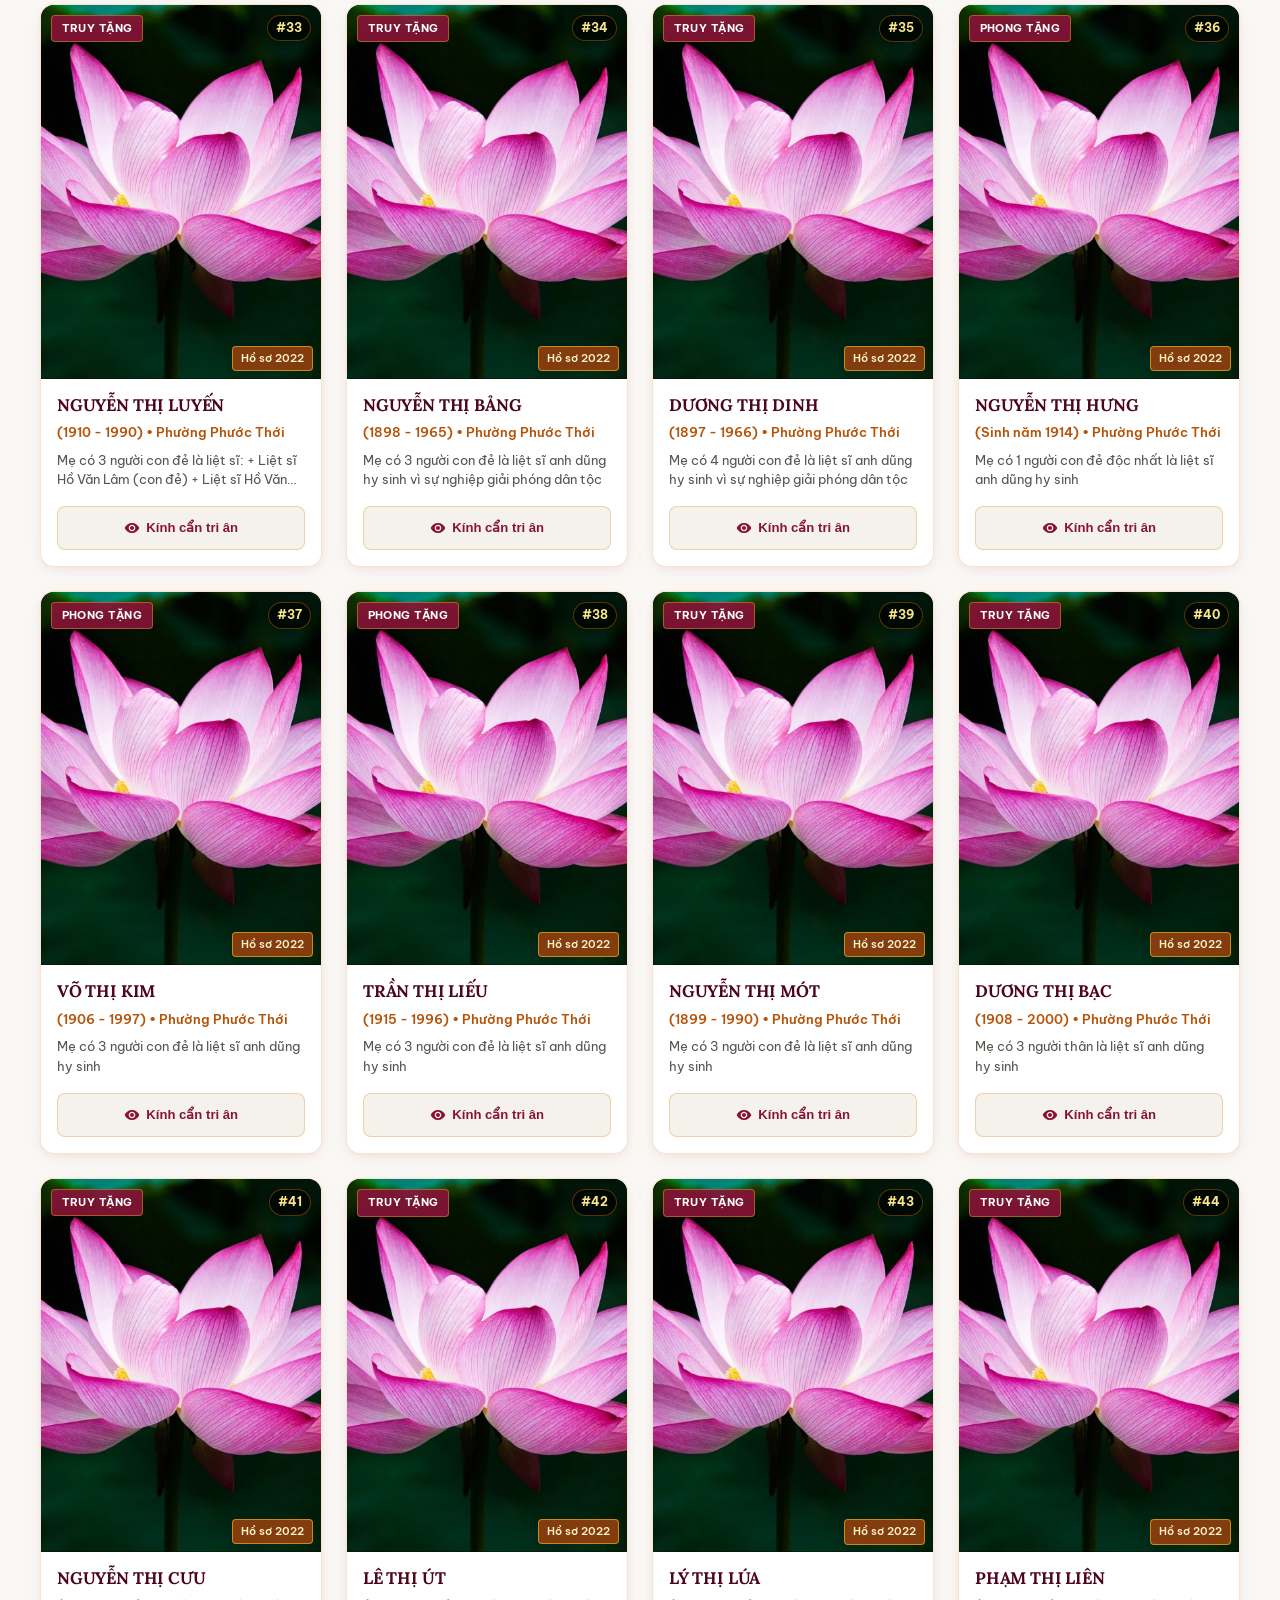
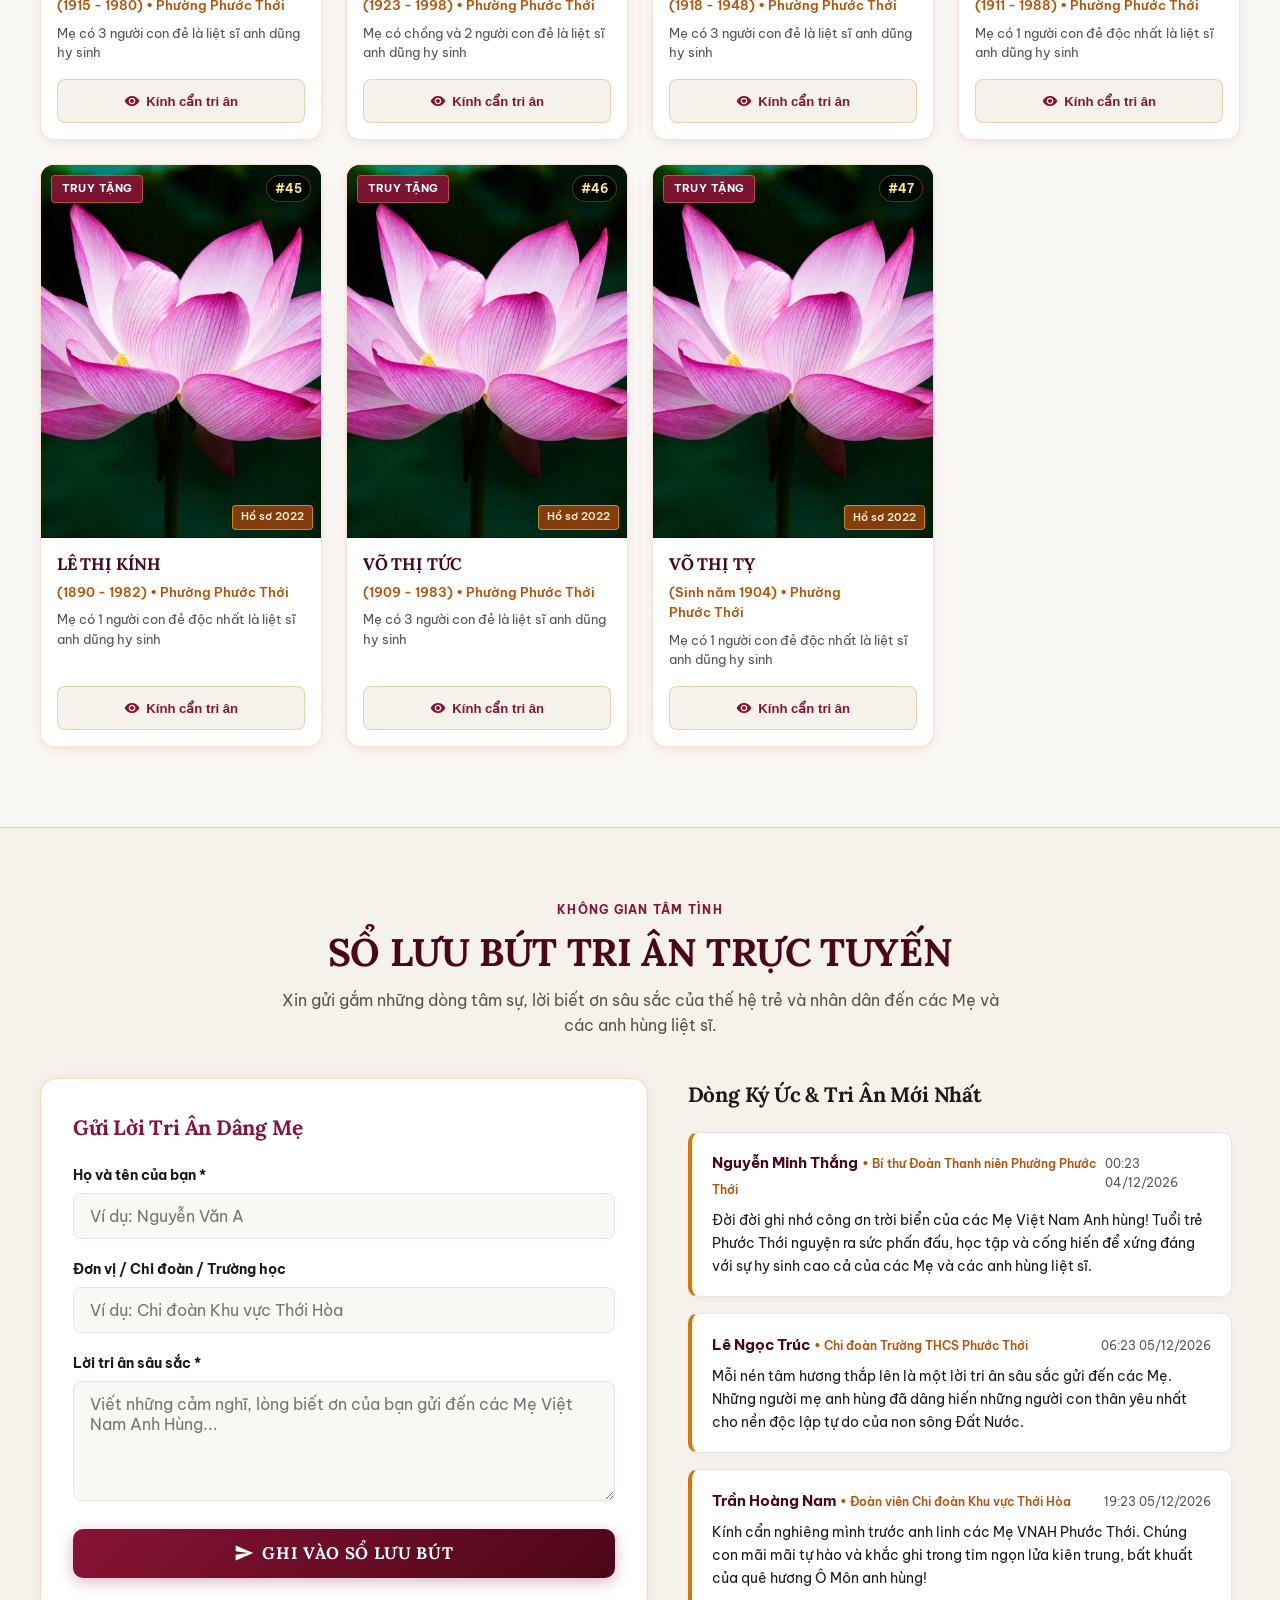
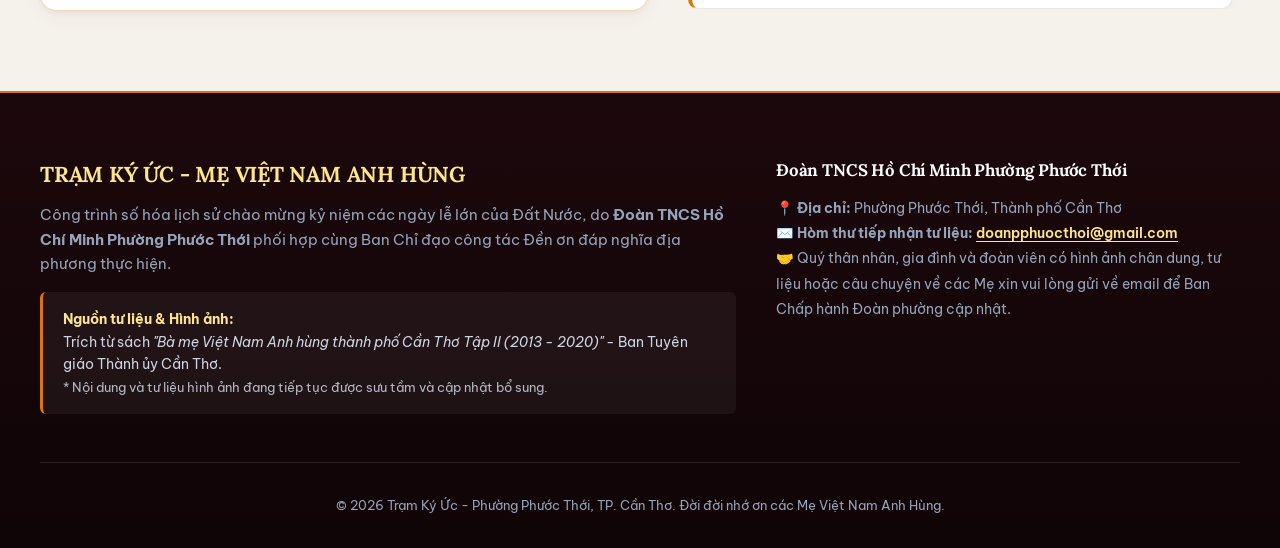
==== commit 254a7baf: "feat(assets): sử dụng hình ảnh hoa sen lotus.webp cho các Mẹ mới" ====
--- a/index.html
+++ b/index.html
@@ -296,7 +296,7 @@
       <div class="modal-body">
         <div class="modal-mother-lead">
           <div class="modal-photo-frame">
-            <img id="modalMotherPhoto" src="assets/images/default-mother.svg" alt="Chân dung Mẹ" class="modal-photo" />
+            <img id="modalMotherPhoto" src="assets/images/lotus.webp" alt="Chân dung Mẹ" class="modal-photo" />
           </div>
           <div class="modal-lead-info">
             <span id="modalMotherTitle" class="modal-m-title">Bà Mẹ Việt Nam Anh Hùng</span>
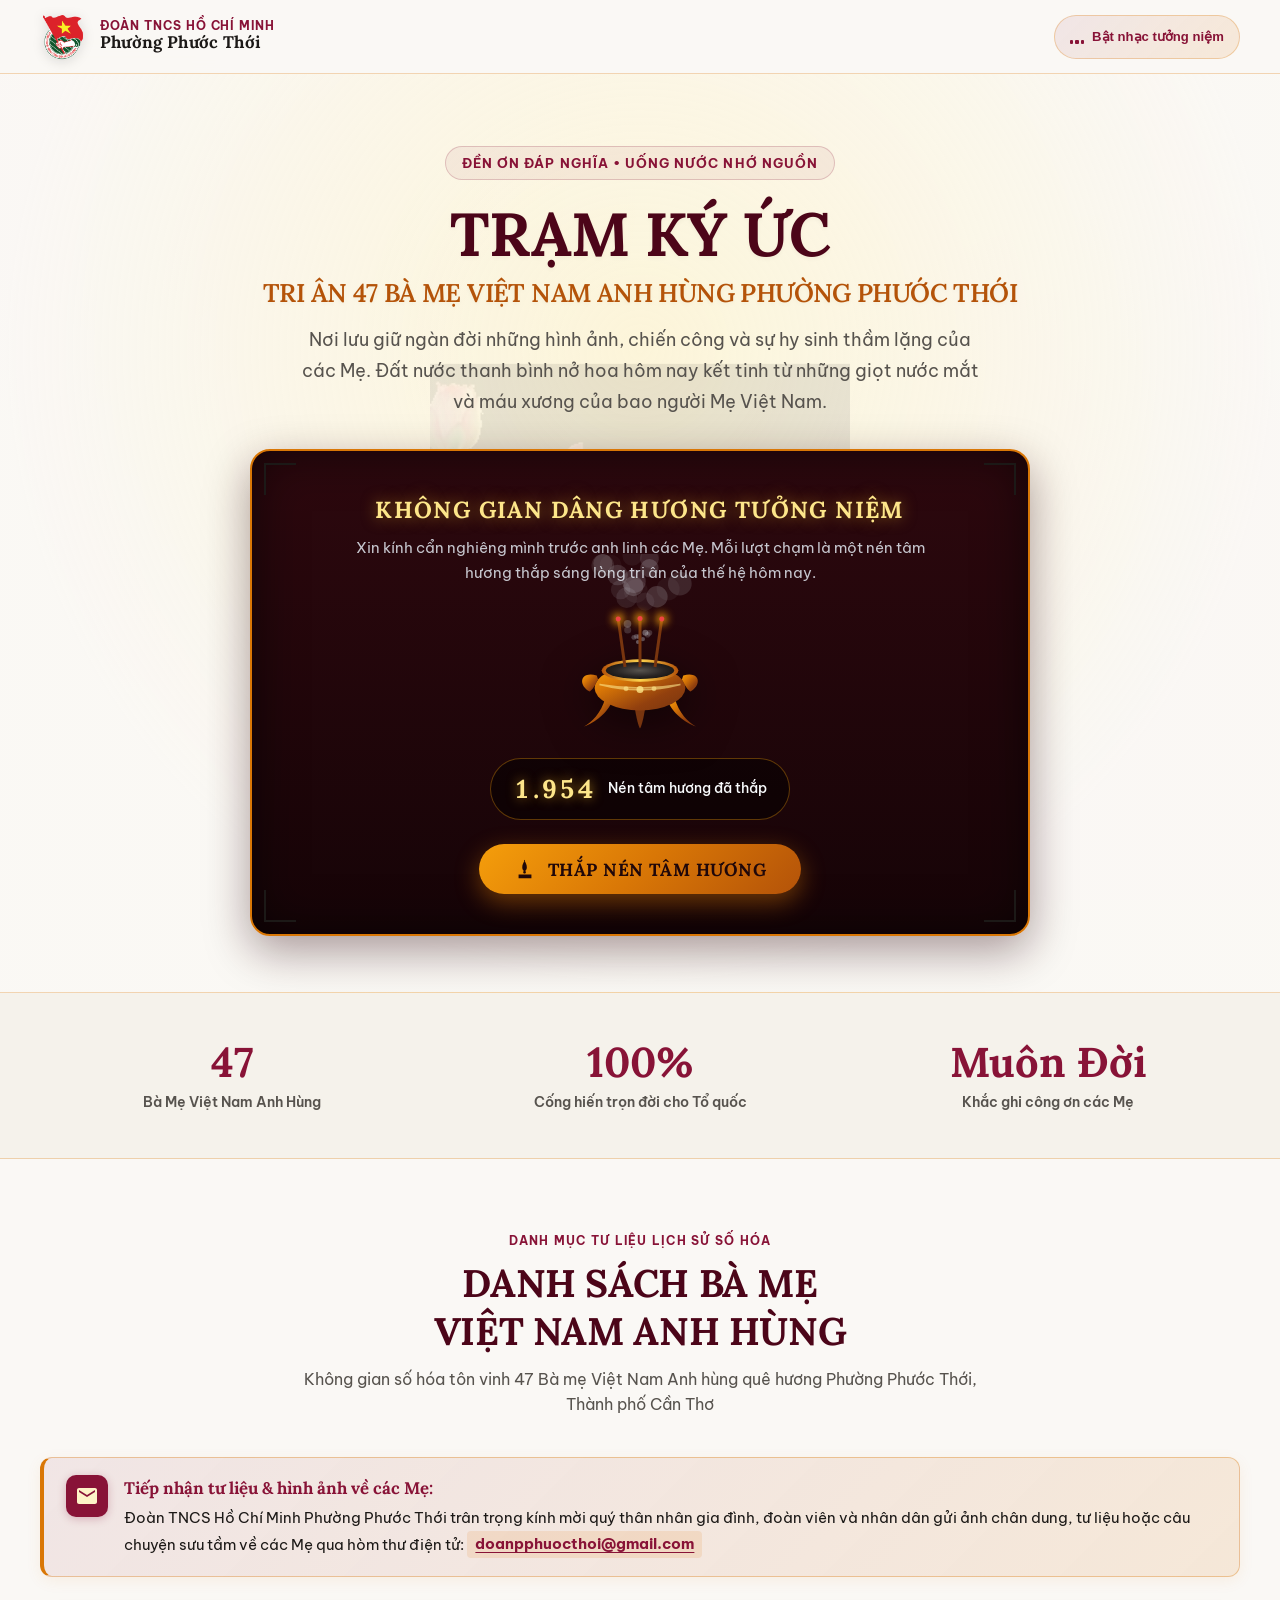
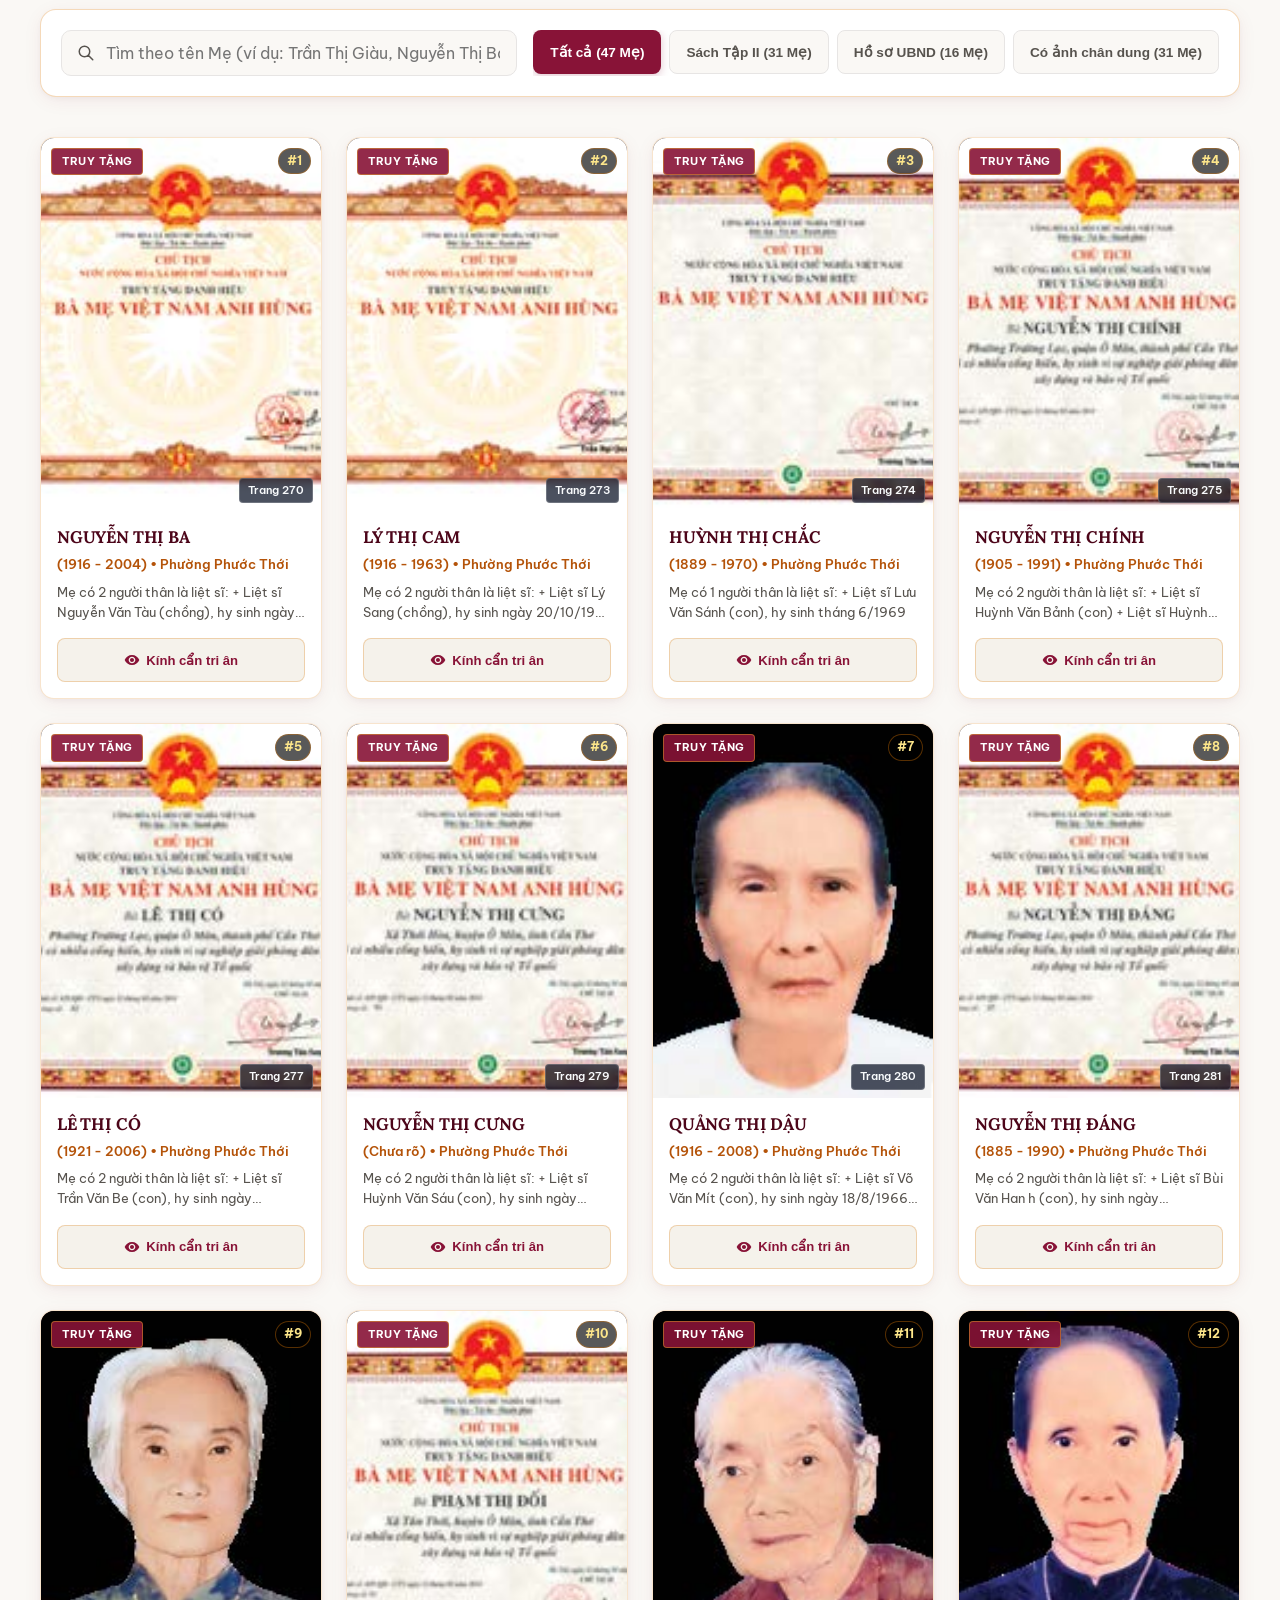
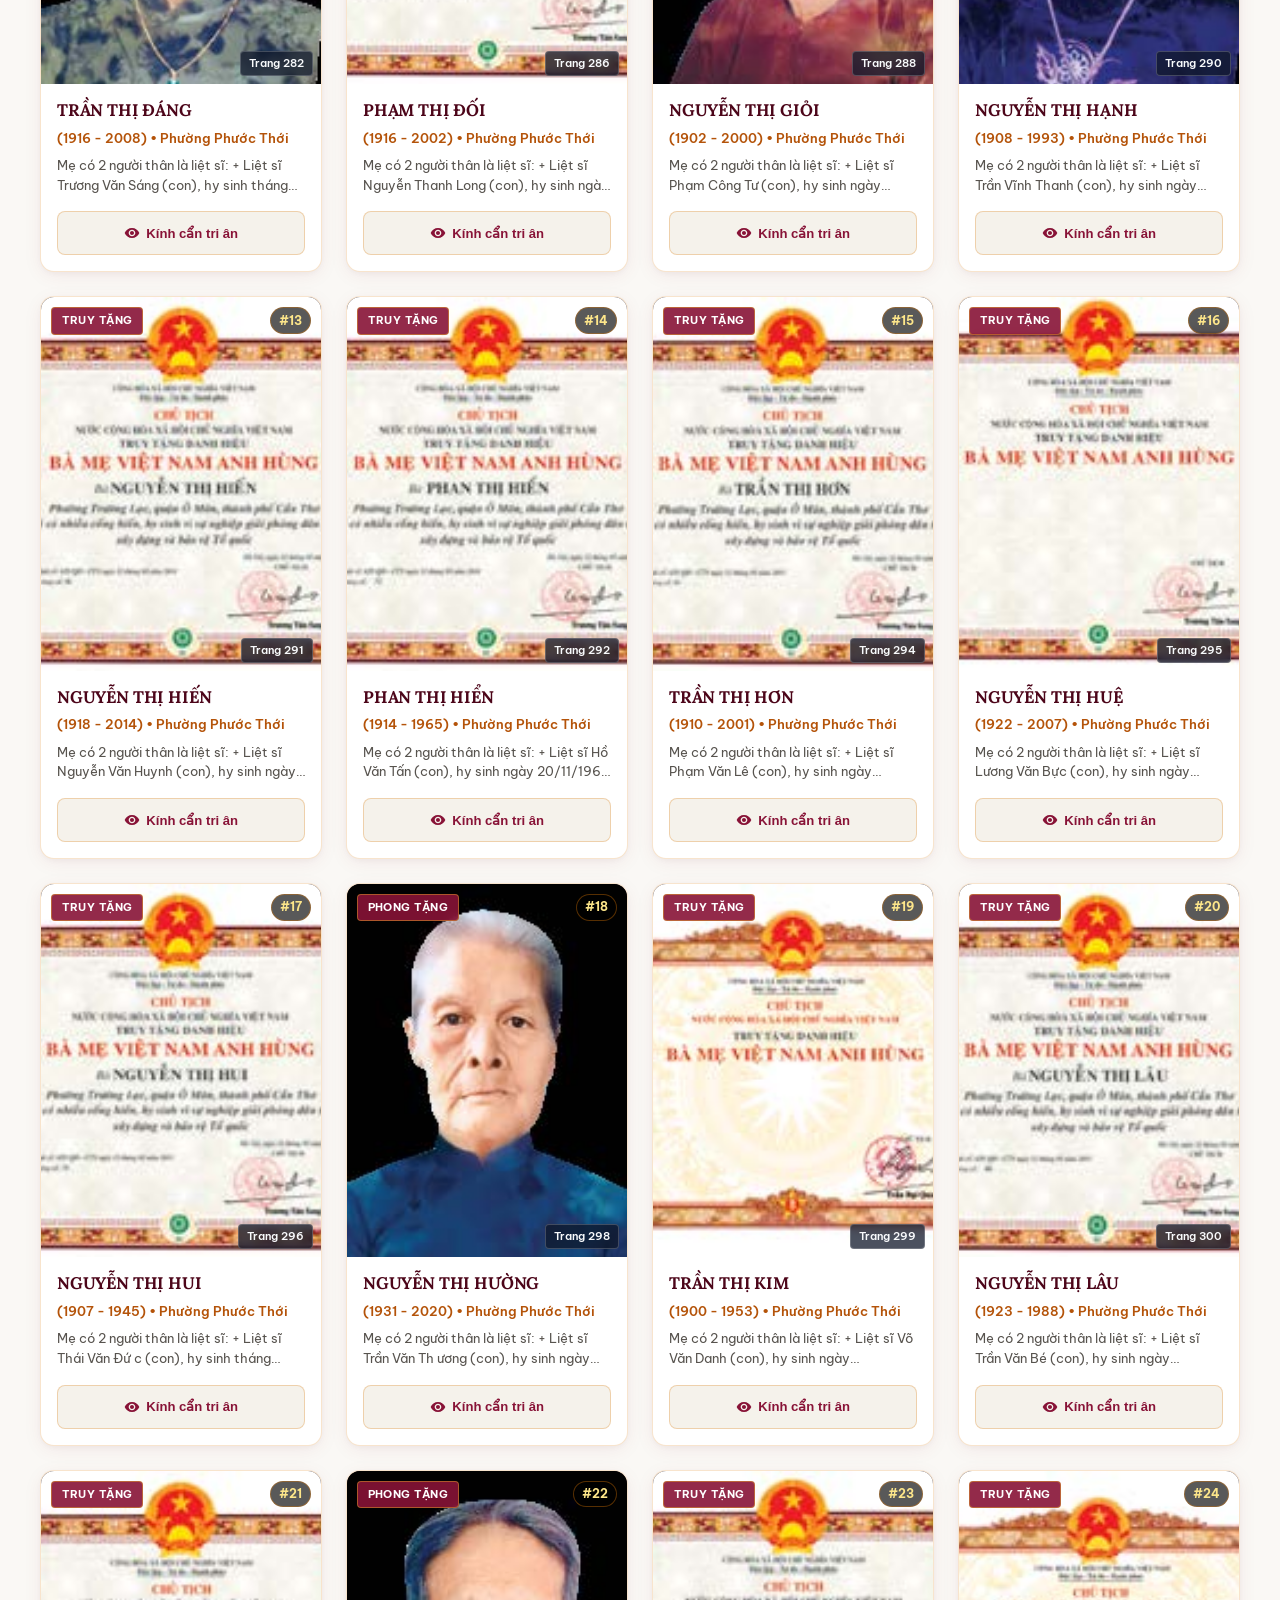
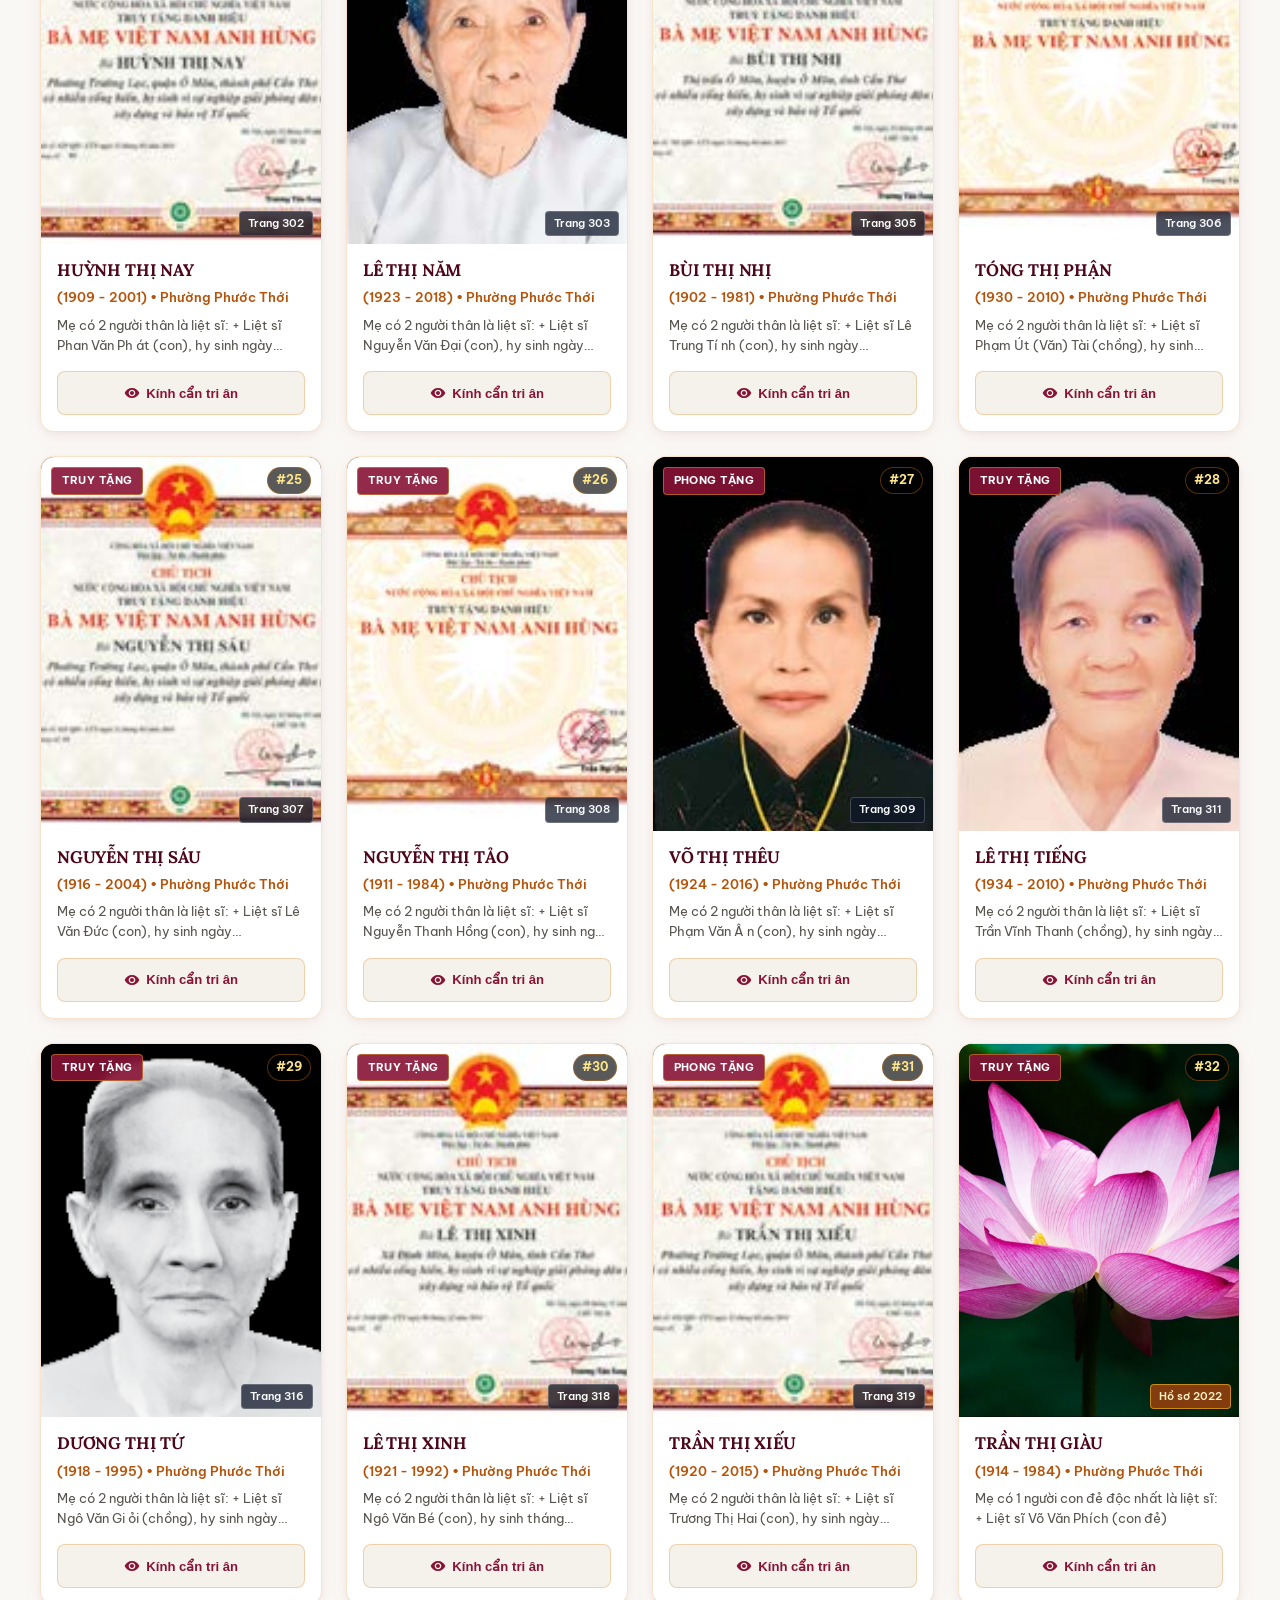
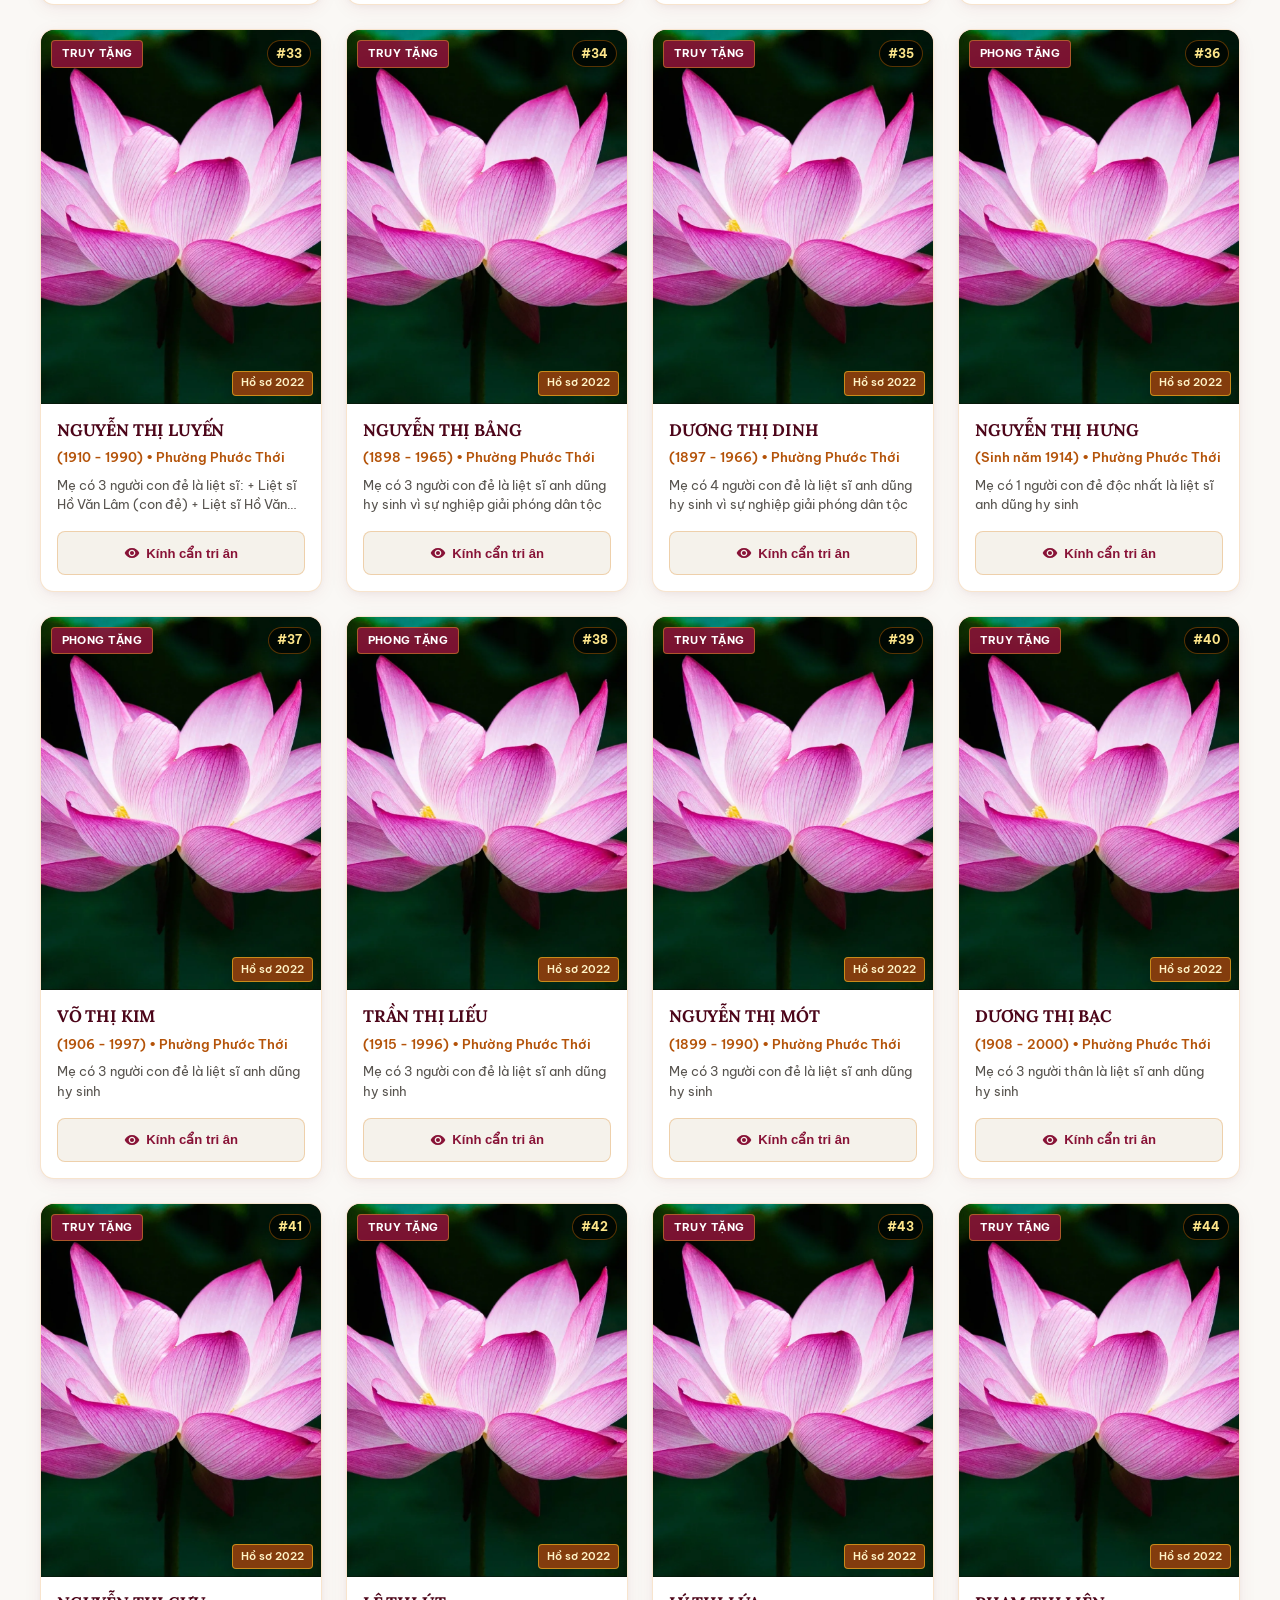
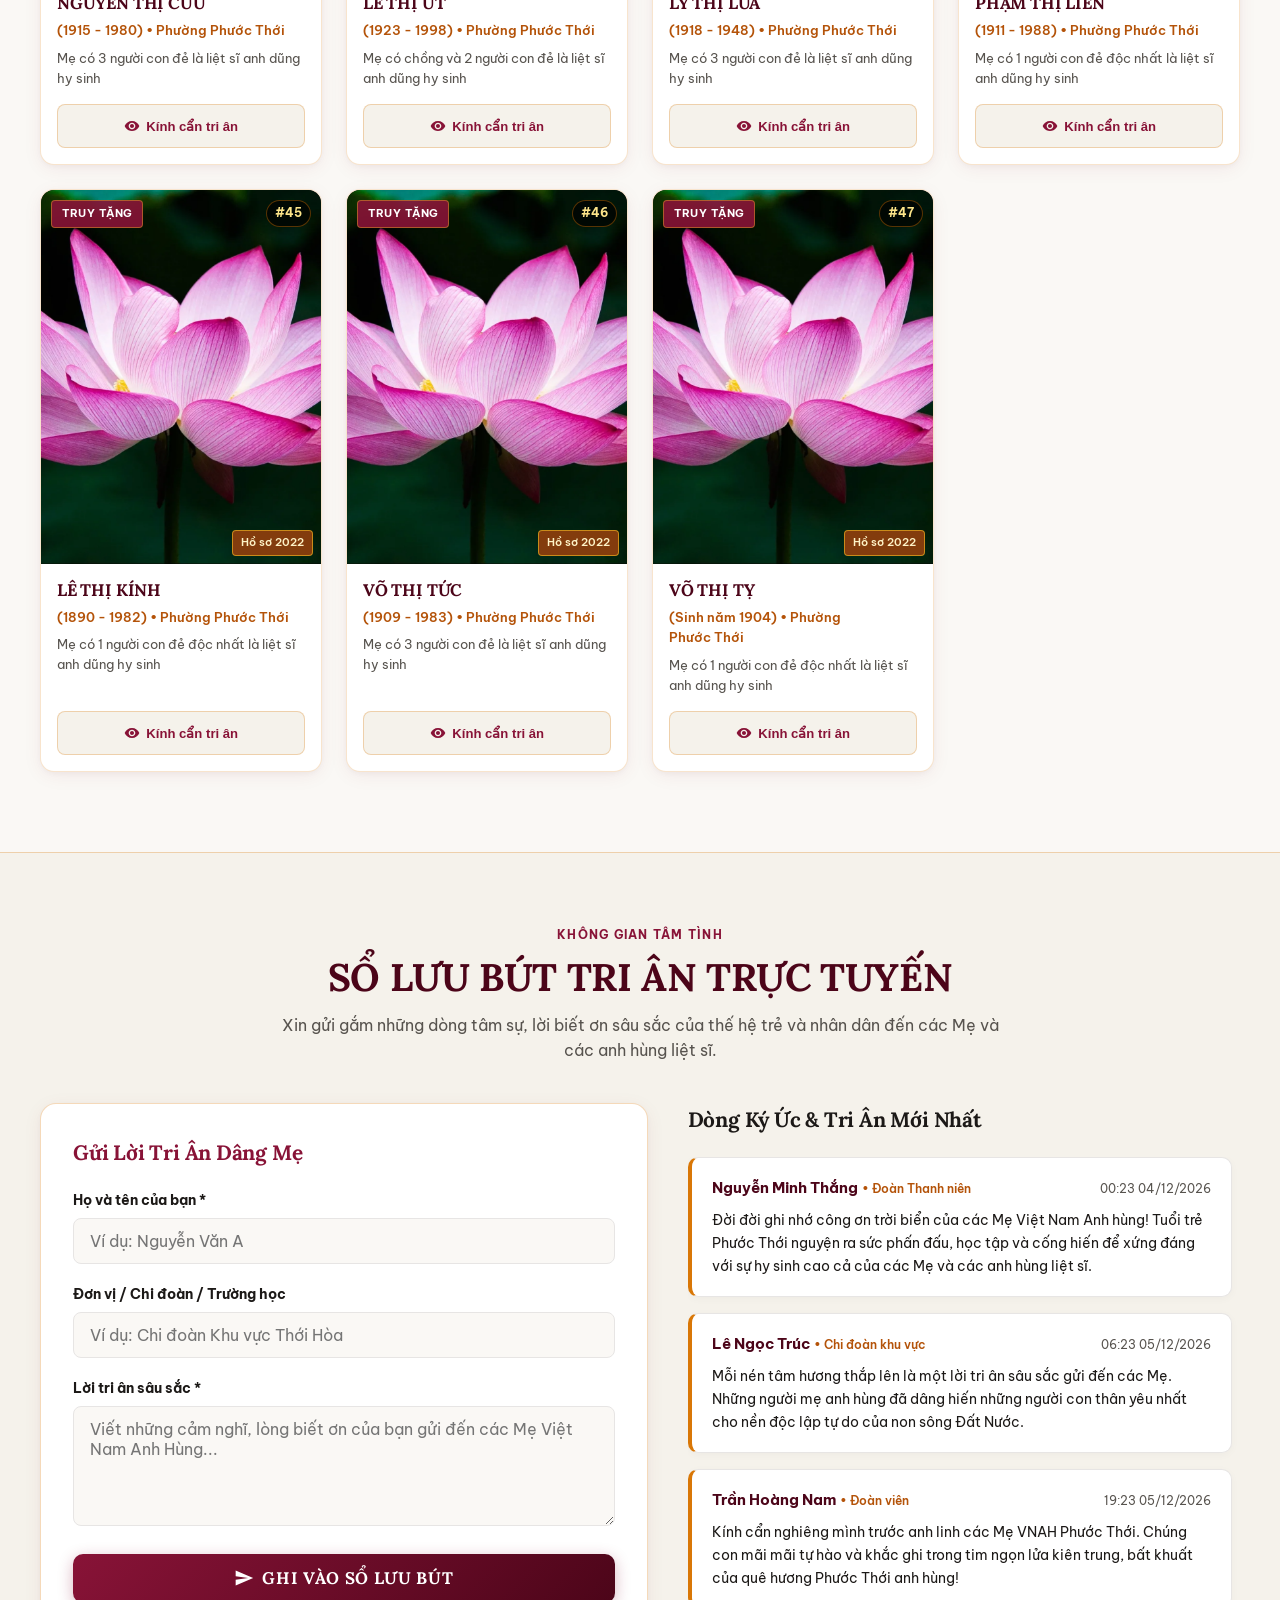
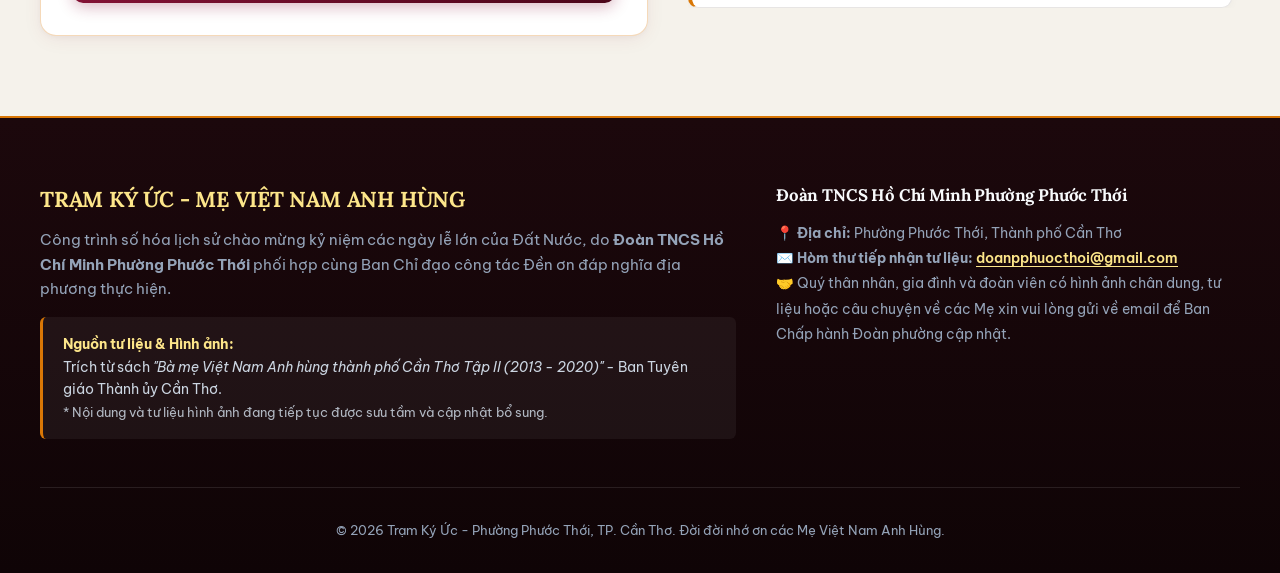
==== commit 8fb4aa1f: "feat(data): chỉ giữ 47 Mẹ VNAH Phước Thới và chuẩn hoá địa chỉ thờ cúng theo địa giới mới" ====
--- a/index.html
+++ b/index.html
@@ -149,7 +149,7 @@
       <div class="section-head-center">
         <span class="section-badge">Danh mục tư liệu lịch sử số hóa</span>
         <h2 class="section-title">DANH SÁCH BÀ MẸ VIỆT NAM ANH HÙNG</h2>
-        <p class="section-desc">Phường Phước Thới (47 Mẹ) và Các Mẹ VNAH TP. Cần Thơ</p>
+        <p class="section-desc">Không gian số hóa tôn vinh 47 Bà mẹ Việt Nam Anh hùng quê hương Phường Phước Thới, Thành phố Cần Thơ</p>
       </div>
 
       <!-- Contribution Callout Banner -->
@@ -172,14 +172,14 @@
             type="text" 
             id="searchMother" 
             class="search-field" 
-            placeholder="Tìm theo tên Mẹ (ví dụ: Trần Thị Giàu, Nguyễn Thị Ba...), tên Liệt sĩ, quê quán..." 
+            placeholder="Tìm theo tên Mẹ (ví dụ: Trần Thị Giàu, Nguyễn Thị Ba...), tên Liệt sĩ, quê quán, nơi thờ cúng..." 
           />
         </div>
         <div class="filter-pills">
-          <button class="filter-btn active" data-filter="phuoc-thoi" type="button">Phường Phước Thới (47 Mẹ)</button>
-          <button class="filter-btn" data-filter="all" type="button">Tất cả tư liệu (192 Mẹ)</button>
-          <button class="filter-btn" data-filter="thot-not" type="button">Quận Thốt Nốt (12 Mẹ)</button>
-          <button class="filter-btn" data-filter="phong-dien" type="button">Huyện Phong Điền (133 Mẹ)</button>
+          <button class="filter-btn active" data-filter="all" type="button">Tất cả (47 Mẹ)</button>
+          <button class="filter-btn" data-filter="book" type="button">Sách Tập II (31 Mẹ)</button>
+          <button class="filter-btn" data-filter="ubnd" type="button">Hồ sơ UBND (16 Mẹ)</button>
+          <button class="filter-btn" data-filter="has-photo" type="button">Có ảnh chân dung (31 Mẹ)</button>
         </div>
       </div>
 
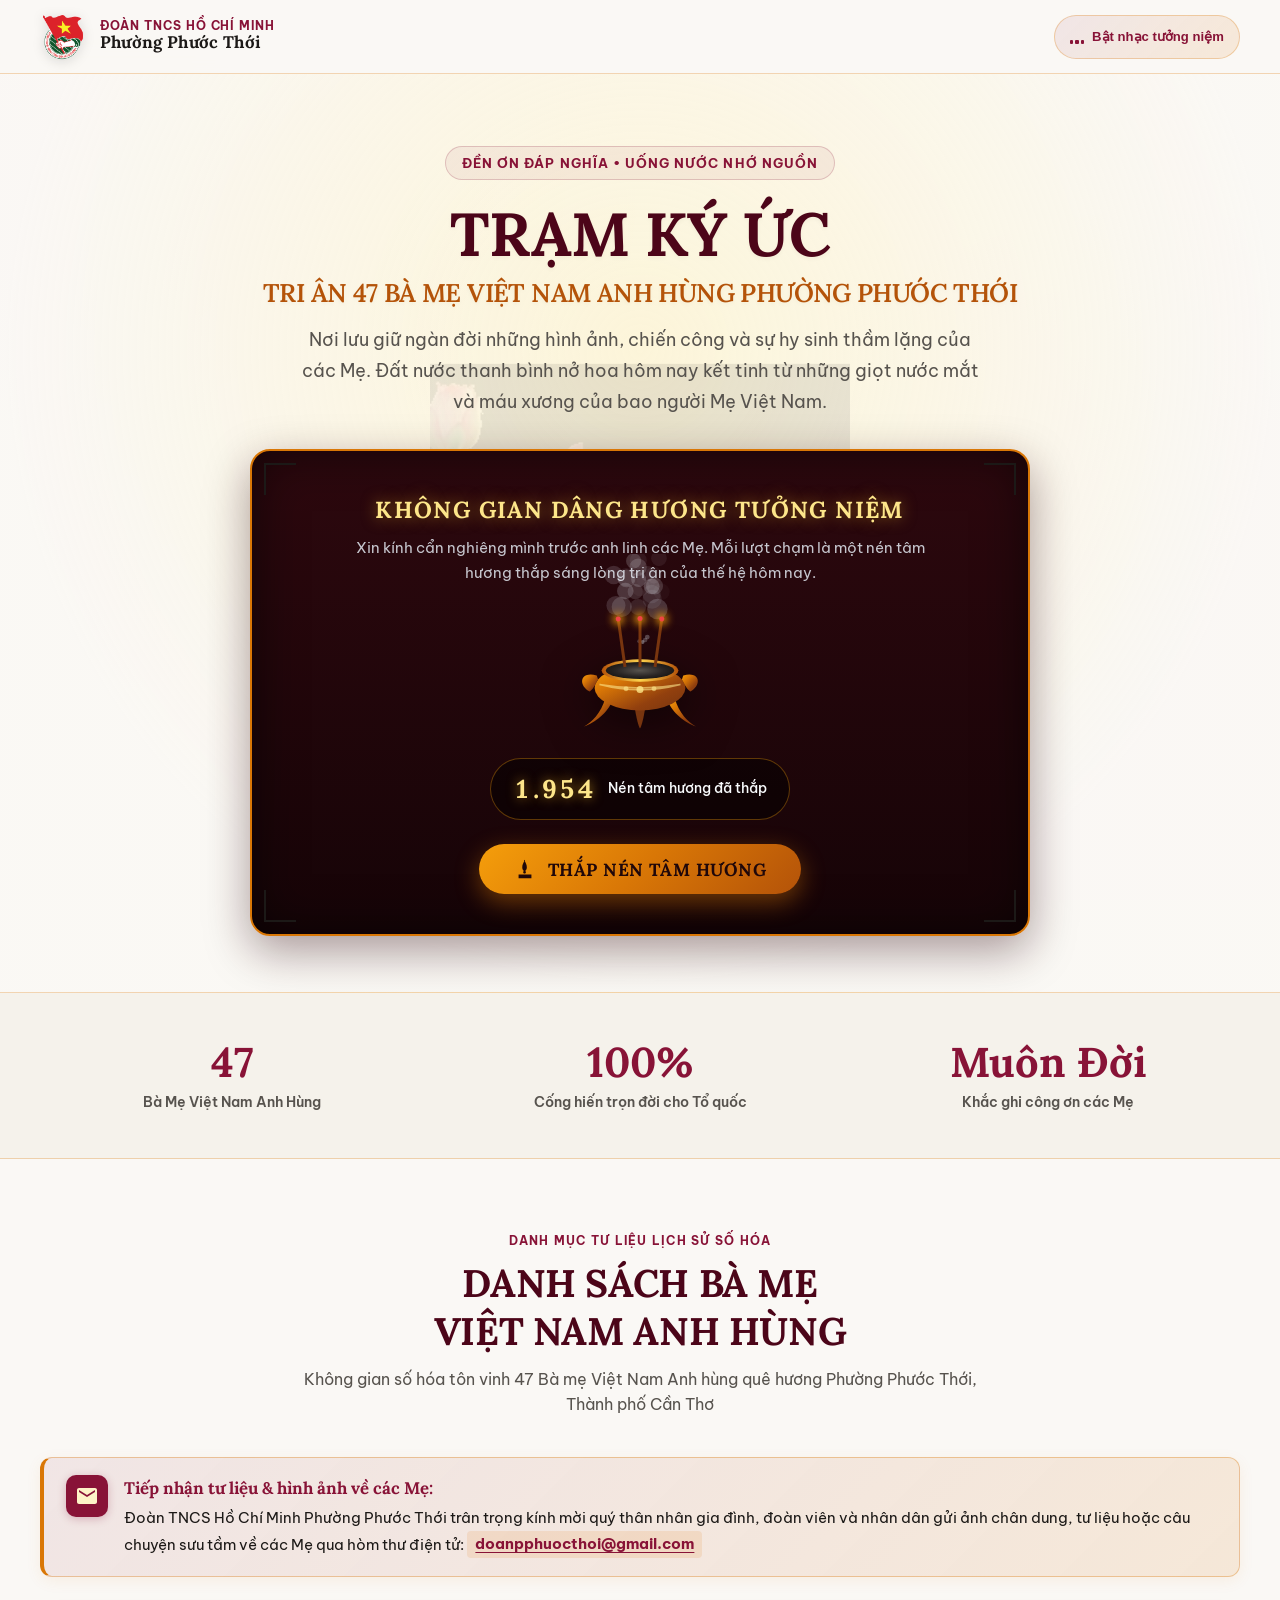
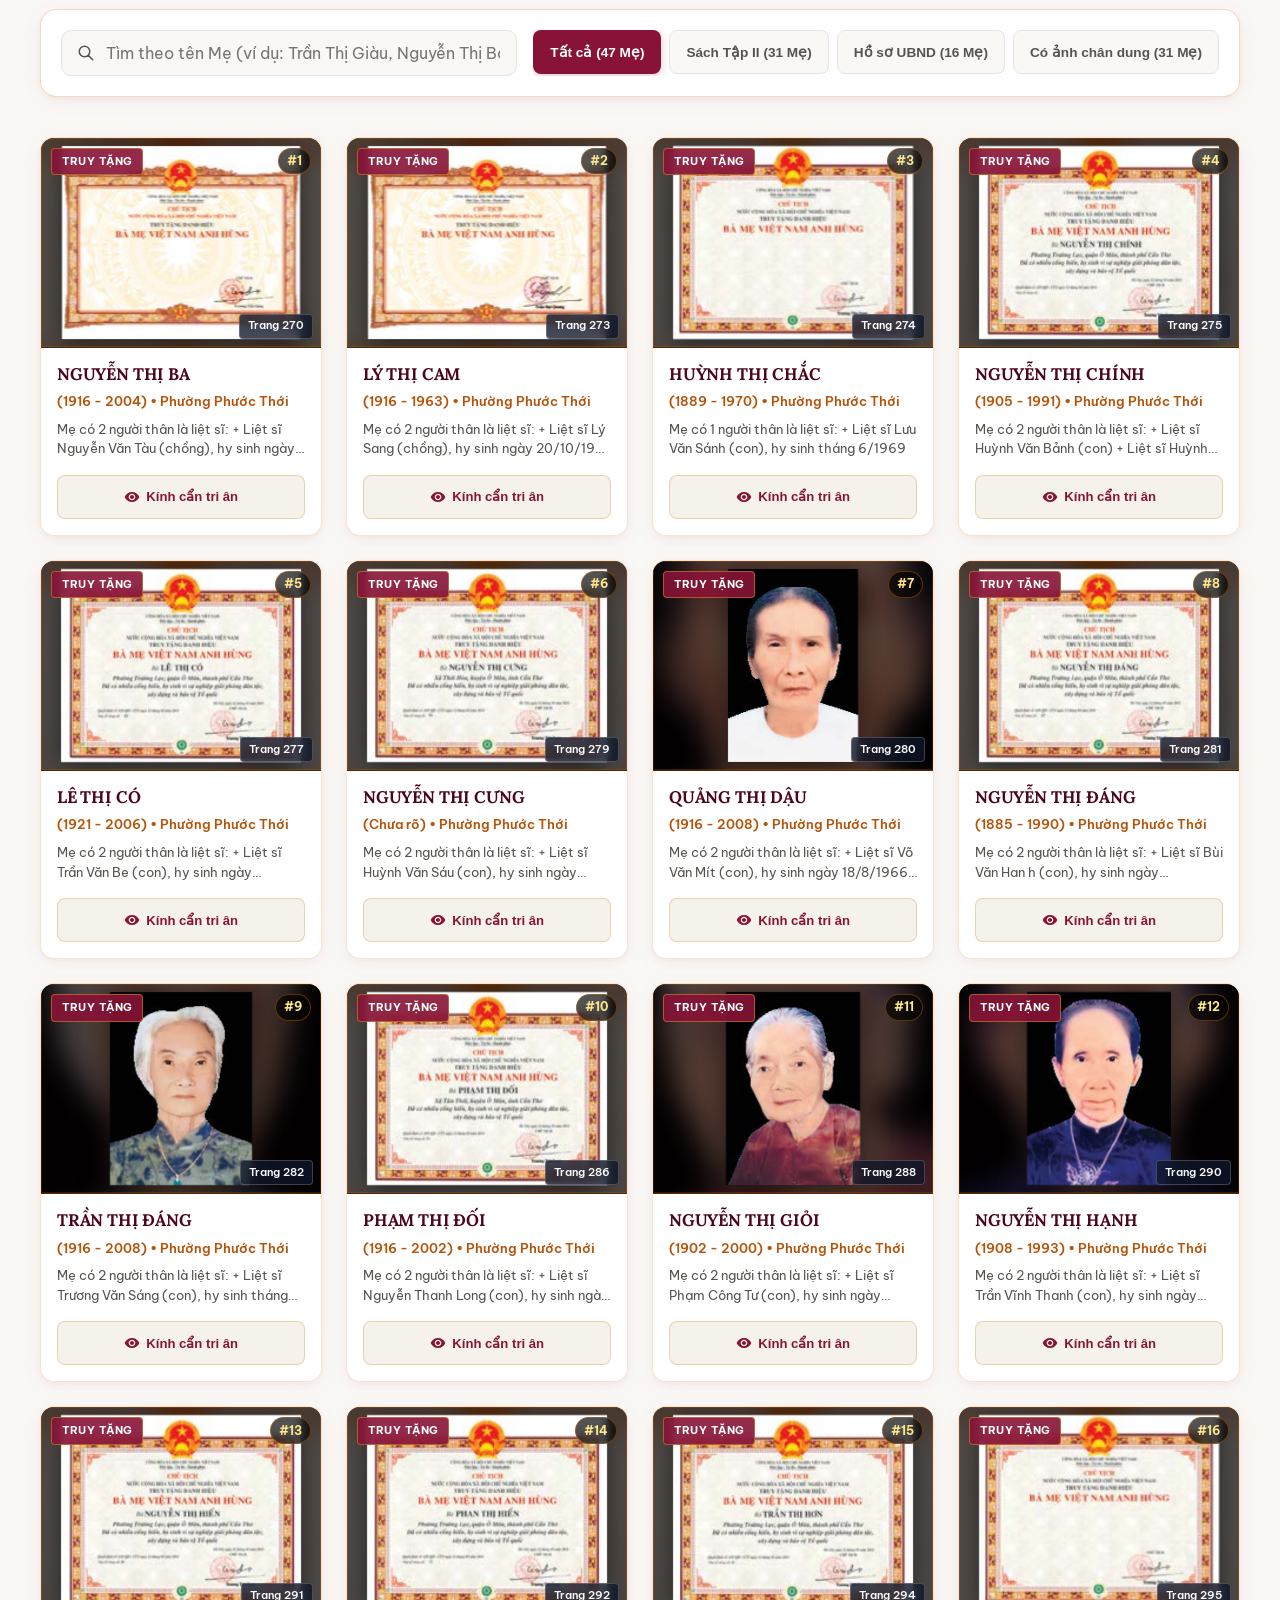
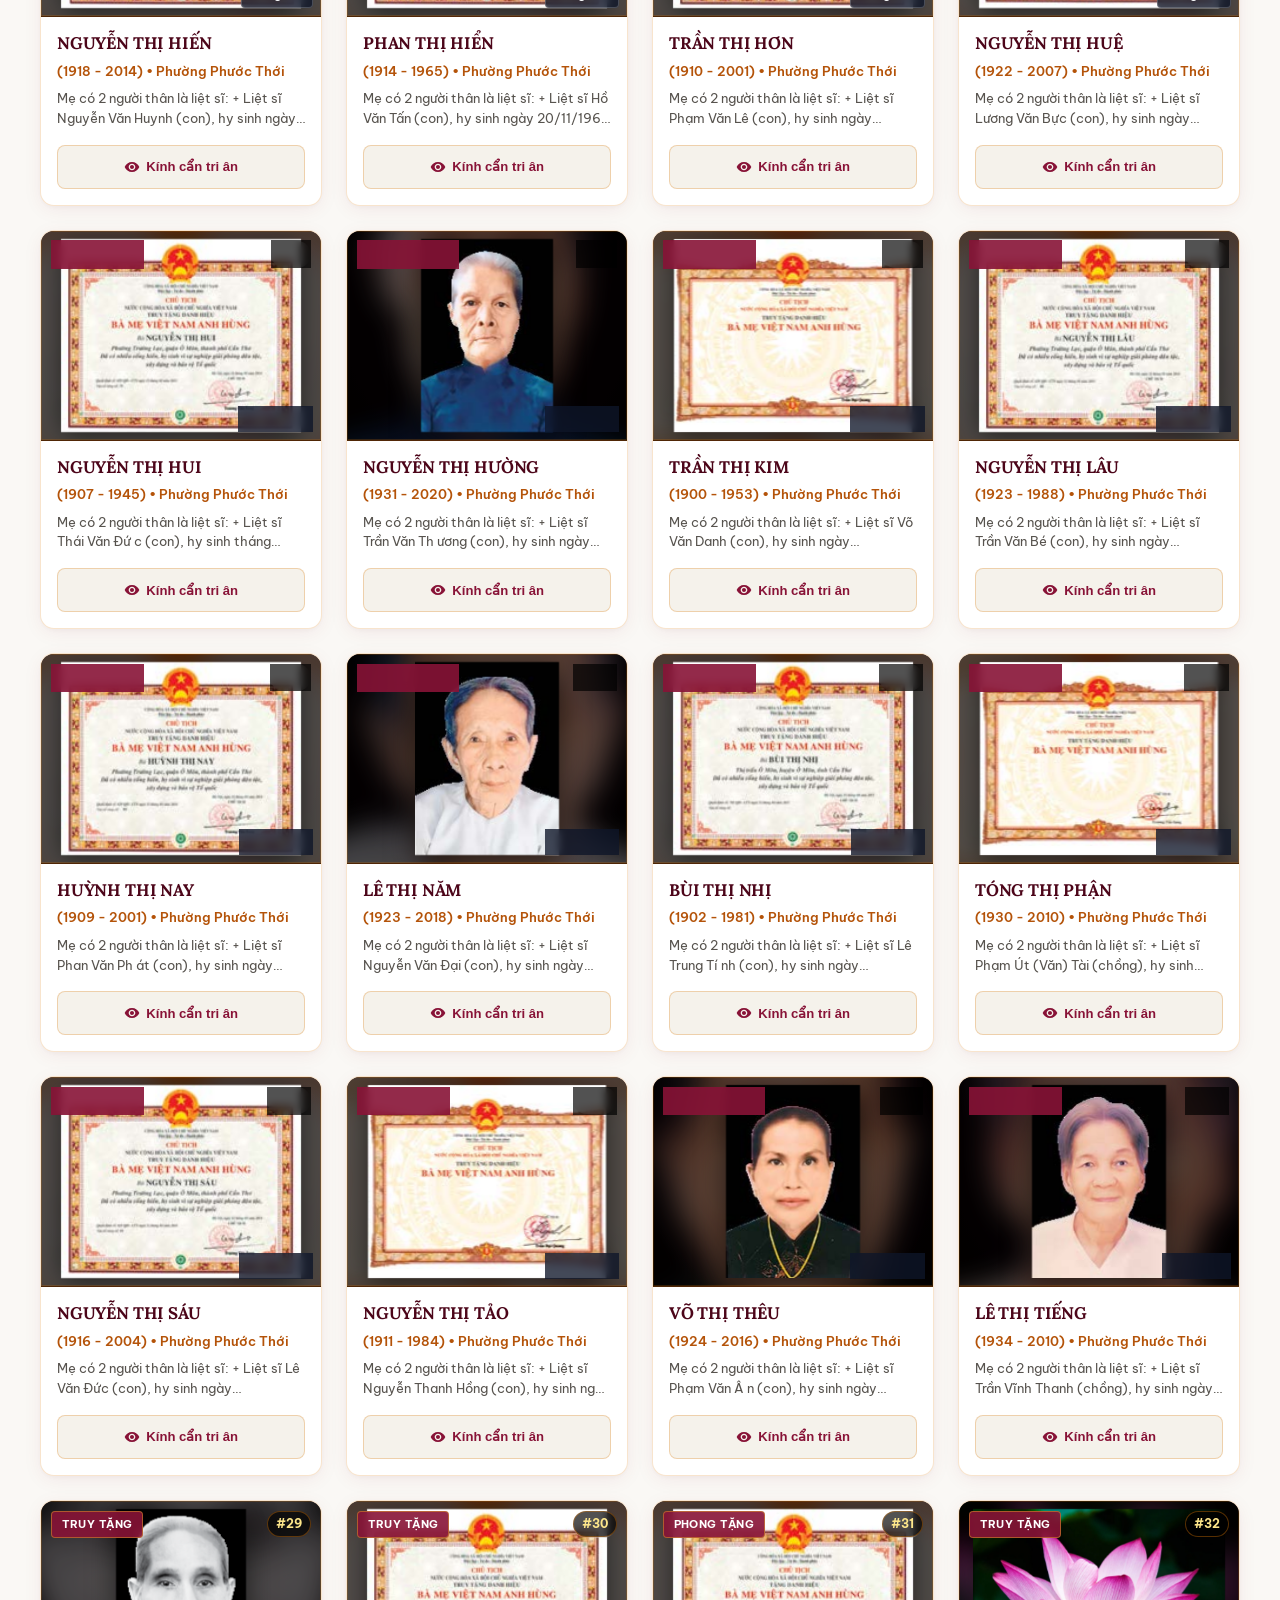
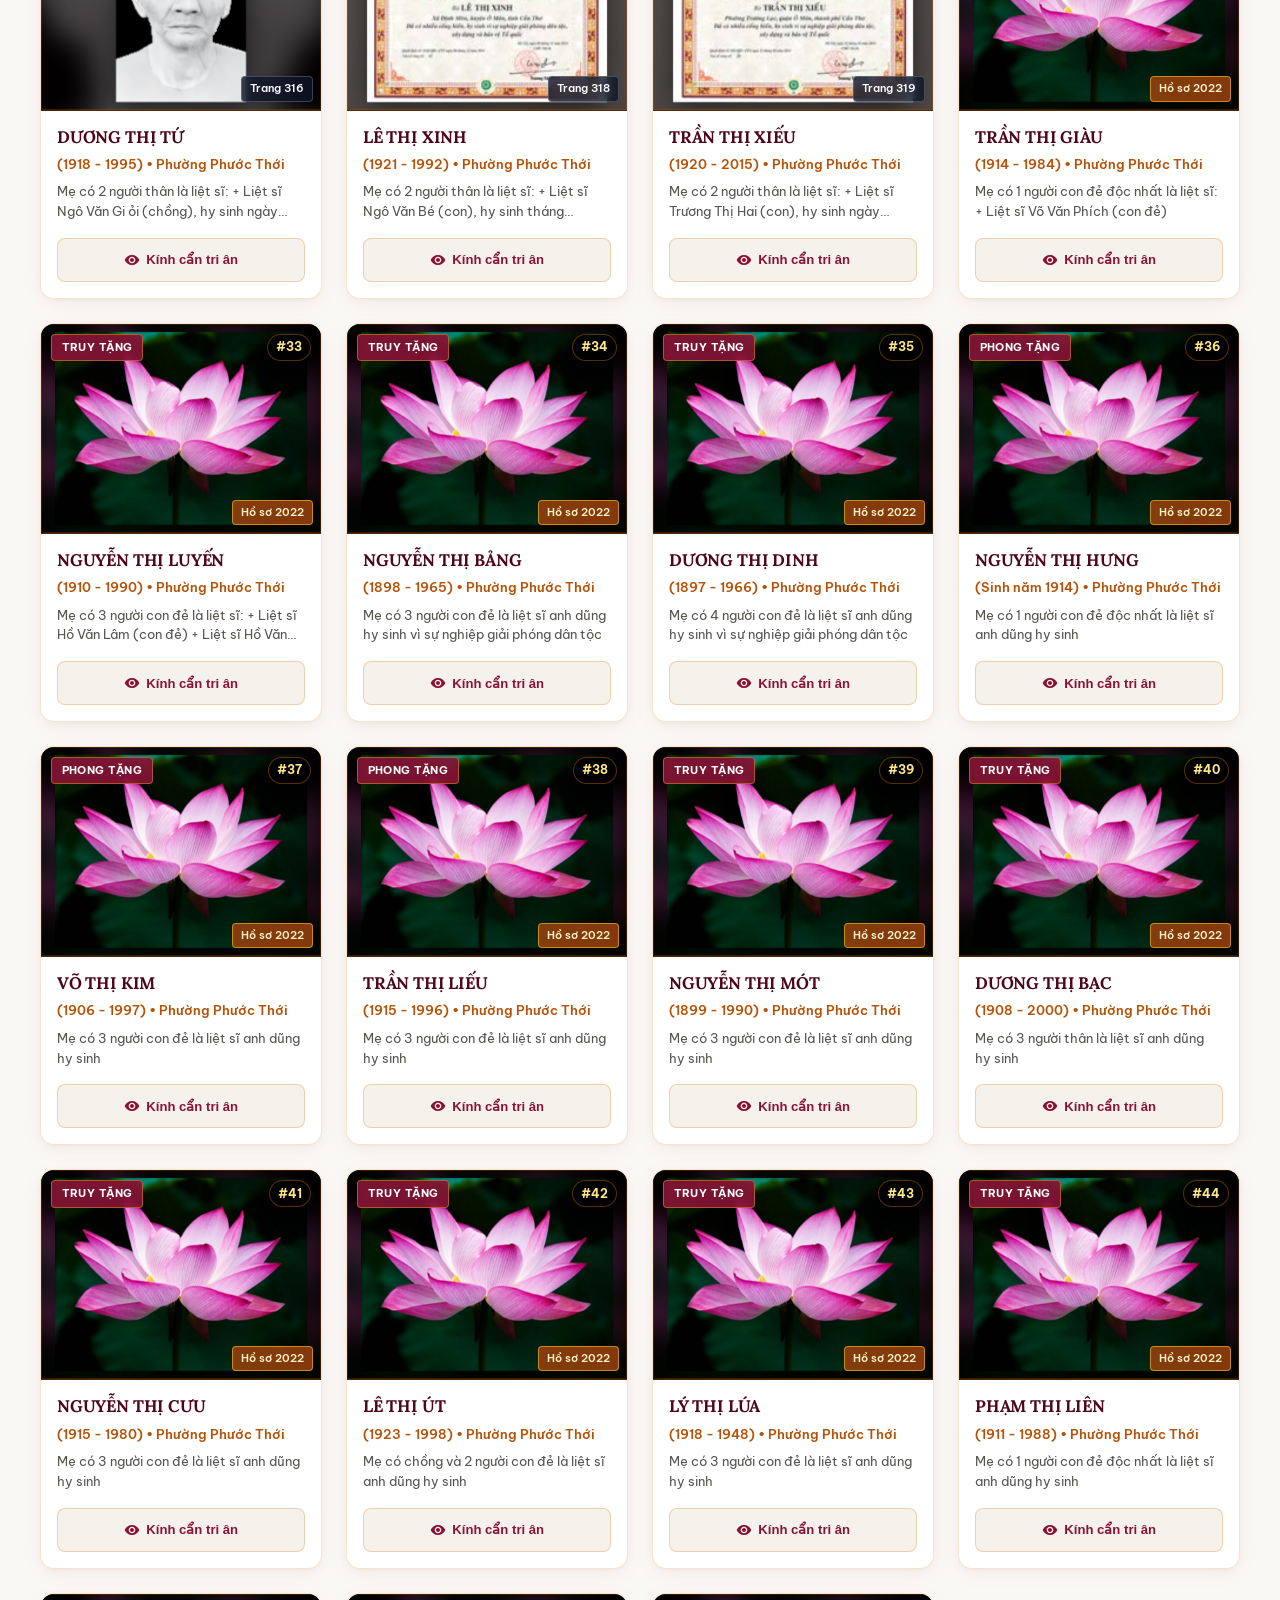
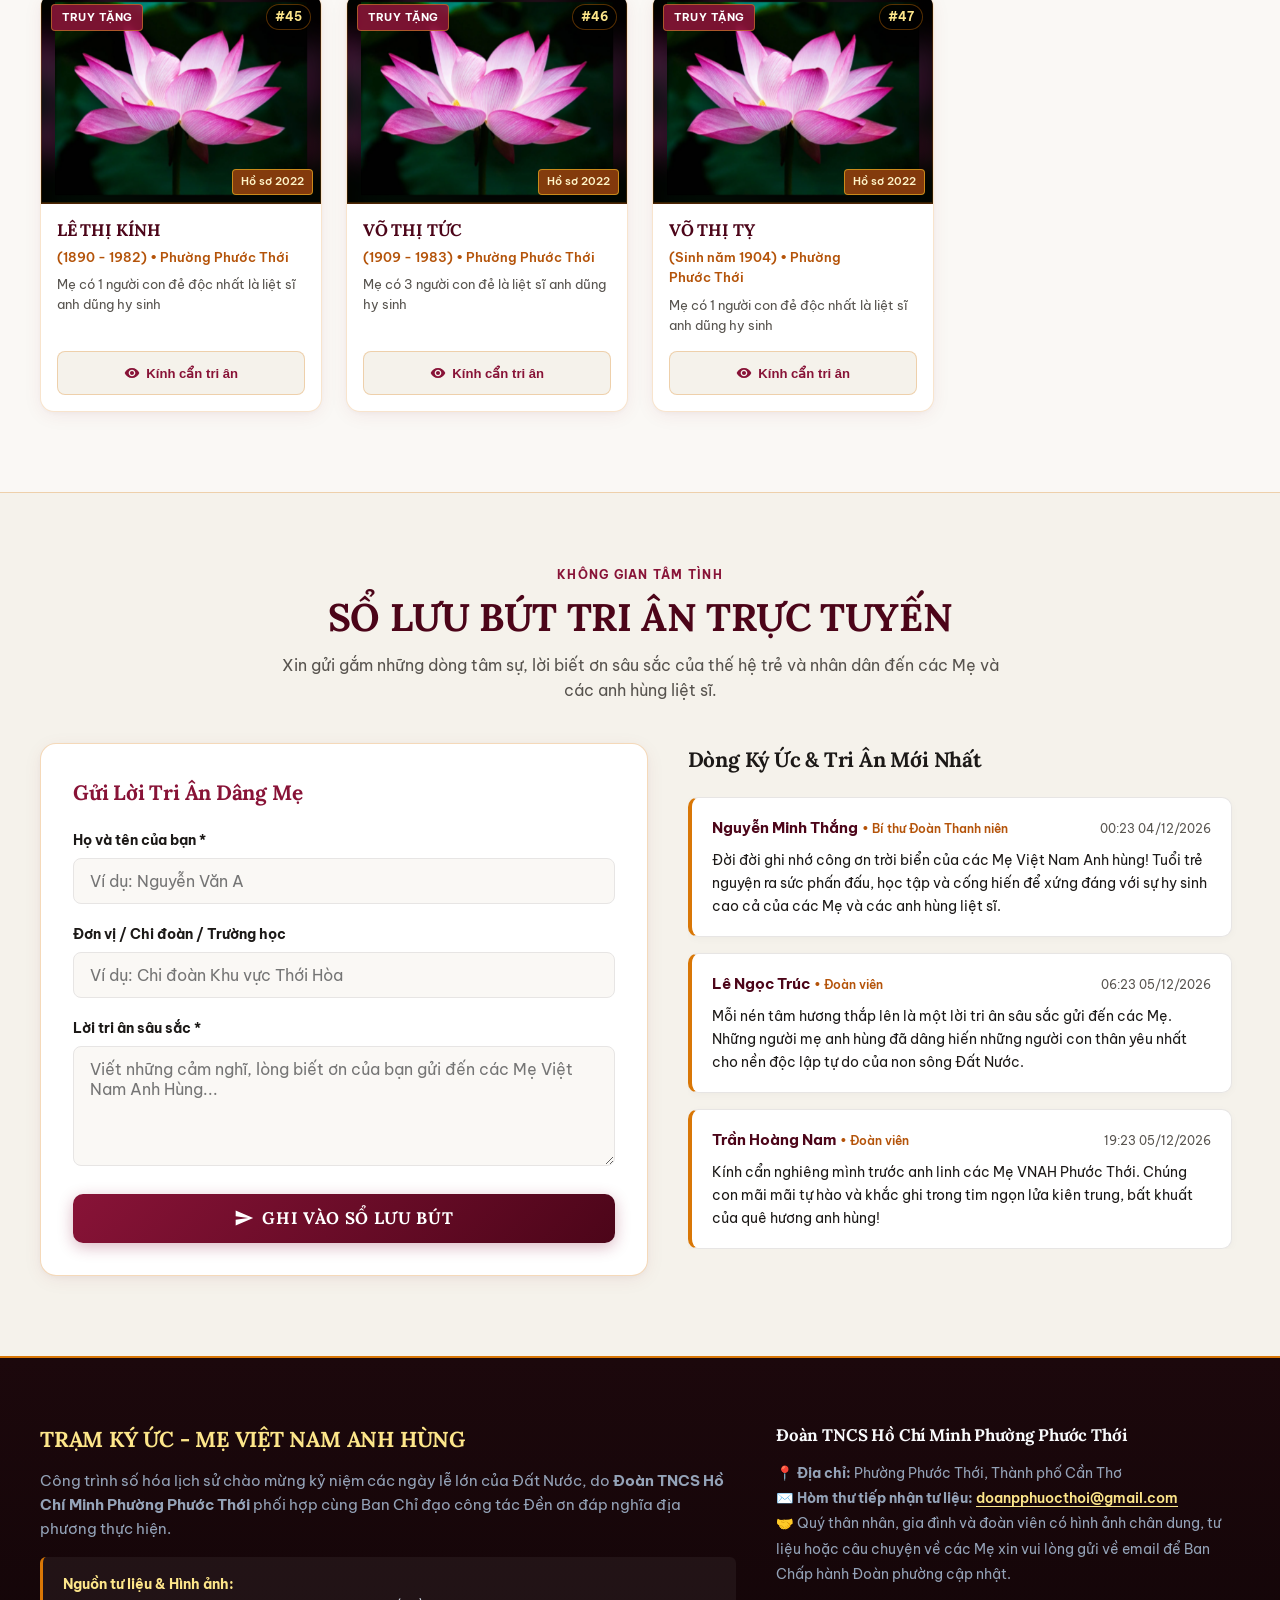
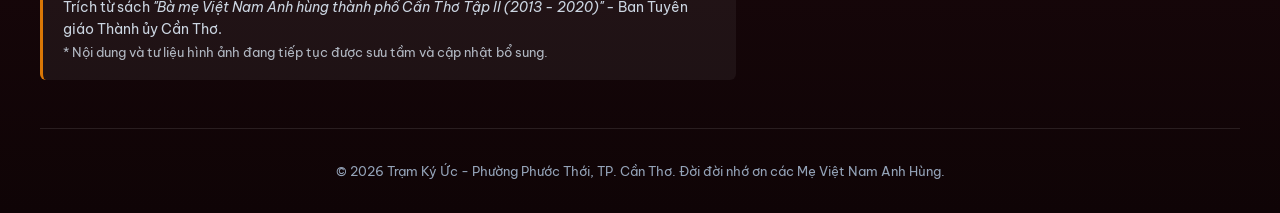
==== commit 402a2916: "feat(ui): nâng cấp khung ảnh trọn vẹn và thêm lightbox xem tư liệu" ====
--- a/index.html
+++ b/index.html
@@ -295,8 +295,13 @@
       <!-- Zone 2: Body (flex-1 overflow-y-auto min-h-0) -->
       <div class="modal-body">
         <div class="modal-mother-lead">
-          <div class="modal-photo-frame">
+          <div class="modal-photo-frame" id="modalPhotoContainer" title="Bấm để phóng to xem trọn vẹn tư liệu" role="button" tabindex="0" aria-label="Phóng to ảnh">
+            <img id="modalMotherPhotoBlur" src="assets/images/lotus.webp" alt="" class="modal-photo-blur" aria-hidden="true" />
             <img id="modalMotherPhoto" src="assets/images/lotus.webp" alt="Chân dung Mẹ" class="modal-photo" />
+            <div class="modal-photo-zoom-hint" aria-hidden="true">
+              <svg width="15" height="15" fill="none" stroke="currentColor" stroke-width="2" viewBox="0 0 24 24"><path stroke-linecap="round" stroke-linejoin="round" d="M21 21l-6-6m2-5a7 7 0 11-14 0 7 7 0 0114 0zM10 7v6m3-3H7"/></svg>
+              <span>Xem trọn ảnh</span>
+            </div>
           </div>
           <div class="modal-lead-info">
             <span id="modalMotherTitle" class="modal-m-title">Bà Mẹ Việt Nam Anh Hùng</span>
@@ -359,6 +364,42 @@
     </div>
   </div>
 
+  <!-- ==========================================================================
+       FULLSCREEN LIGHTBOX MODAL (XEM TRỌN KHUNG ẢNH GỐC / BẰNG KHEN / DI ẢNH)
+       ========================================================================== -->
+  <div id="imageLightboxModal" class="lightbox-overlay" role="dialog" aria-modal="true" aria-label="Xem trọn khung ảnh" style="display: none;">
+    <div class="lightbox-backdrop" id="lightboxBackdrop"></div>
+    <div class="lightbox-container">
+      <div class="lightbox-topbar">
+        <div class="lightbox-title-box">
+          <span class="lightbox-kicker">Tư liệu Di sản Lịch sử</span>
+          <h3 id="lightboxTitle" class="lightbox-heading">MẸ NGUYỄN THỊ BA</h3>
+        </div>
+        <div class="lightbox-actions">
+          <a id="lightboxDownloadBtn" href="#" target="_blank" rel="noopener" class="lightbox-btn" title="Mở ảnh gốc trong tab mới">
+            <svg width="18" height="18" fill="none" stroke="currentColor" stroke-width="2" viewBox="0 0 24 24"><path stroke-linecap="round" stroke-linejoin="round" d="M10 6H6a2 2 0 00-2 2v10a2 2 0 002 2h10a2 2 0 002-2v-4M14 4h6m0 0v6m0-6L10 14"/></svg>
+            <span class="lightbox-btn-text">Ảnh gốc</span>
+          </a>
+          <button id="lightboxCloseBtn" class="lightbox-close-btn" type="button" aria-label="Đóng xem ảnh">
+            <svg width="22" height="22" fill="none" stroke="currentColor" stroke-width="2.5" viewBox="0 0 24 24"><path stroke-linecap="round" stroke-linejoin="round" d="M6 18L18 6M6 6l12 12"/></svg>
+          </button>
+        </div>
+      </div>
+
+      <div class="lightbox-main-stage">
+        <div class="lightbox-img-frame">
+          <img id="lightboxBlurBg" src="" alt="" class="lightbox-ambient-blur" aria-hidden="true" />
+          <img id="lightboxImage" src="" alt="Tư liệu ảnh Mẹ VNAH" class="lightbox-image" />
+        </div>
+      </div>
+
+      <div class="lightbox-bottom-info">
+        <p id="lightboxCitation" class="lightbox-caption-text">Ban Tuyên giáo Thành ủy Cần Thơ</p>
+        <span class="lightbox-hint">Chạm ra ngoài hoặc nhấn phím Esc để đóng</span>
+      </div>
+    </div>
+  </div>
+
   <!-- Scripts -->
   <script src="js/mothers-data.js"></script>
   <script src="js/firebase-config.js"></script>
--- a/css/style.css
+++ b/css/style.css
@@ -707,29 +707,100 @@
 .card-img-wrap {
   position: relative;
   width: 100%;
-  aspect-ratio: 3 / 4;
-  background: #1C0A0D;
+  aspect-ratio: 4 / 3;
+  background: radial-gradient(circle at 50% 40%, #280a11 0%, #0e0204 100%);
   overflow: hidden;
-}
-
+  display: flex;
+  align-items: center;
+  justify-content: center;
+  border-bottom: 1.5px solid rgba(217, 119, 6, 0.3);
+}
+
+/* Ambient blur layer mirroring photo colors */
+.card-ambient-blur {
+  position: absolute;
+  inset: -15%;
+  width: 130%;
+  height: 130%;
+  object-fit: cover;
+  object-position: center;
+  filter: blur(14px) brightness(0.38) saturate(1.25);
+  opacity: 0.85;
+  pointer-events: none;
+  transform: scale(1.05);
+  transition: transform 0.5s ease, opacity 0.5s ease;
+  will-change: transform, opacity;
+}
+
+/* Forefront photo: 100% UNTOUCHED, UNCHOPPED (lấy trọn vẹn khung hình) */
 .mother-photo {
+  position: relative;
+  z-index: 2;
   width: 100%;
   height: 100%;
-  object-fit: cover;
-  object-position: top center;
-  transition: transform 0.4s ease;
+  object-fit: contain;
+  object-position: center;
+  padding: 8px;
+  filter: drop-shadow(0 6px 14px rgba(0, 0, 0, 0.55));
+  transition: transform 0.35s cubic-bezier(0.2, 0.8, 0.2, 1);
+  will-change: transform;
 }
 
 .mother-card:hover .mother-photo {
-  transform: scale(1.04);
+  transform: scale(1.035);
+}
+
+.mother-card:hover .card-ambient-blur {
+  transform: scale(1.15);
+  opacity: 0.95;
+}
+
+/* Sacred golden hairline frame */
+.card-gold-inner-border {
+  position: absolute;
+  inset: 0;
+  z-index: 3;
+  pointer-events: none;
+  box-shadow: inset 0 0 0 1px rgba(217, 119, 6, 0.22);
+}
+
+.card-view-hint {
+  position: absolute;
+  bottom: 8px;
+  left: 8px;
+  z-index: 4;
+  background: rgba(15, 23, 42, 0.82);
+  backdrop-filter: blur(6px);
+  -webkit-backdrop-filter: blur(6px);
+  color: var(--color-gold-bright);
+  font-size: 0.65rem;
+  font-weight: 600;
+  padding: 0.2rem 0.55rem;
+  border-radius: 9999px;
+  border: 1px solid rgba(217, 119, 6, 0.35);
+  display: flex;
+  align-items: center;
+  gap: 0.3rem;
+  opacity: 0;
+  transform: translateY(4px);
+  transition: opacity 0.25s ease, transform 0.25s ease;
+  pointer-events: none;
+}
+
+.mother-card:hover .card-view-hint,
+.mother-card:focus-within .card-view-hint {
+  opacity: 1;
+  transform: translateY(0);
 }
 
 .card-badge-top {
   position: absolute;
   top: 10px;
   left: 10px;
+  z-index: 4;
   background: rgba(136, 19, 55, 0.9);
   backdrop-filter: blur(4px);
+  -webkit-backdrop-filter: blur(4px);
   color: #FFFFFF;
   font-size: 0.68rem;
   font-weight: 700;
@@ -744,8 +815,10 @@
   position: absolute;
   top: 10px;
   right: 10px;
-  background: rgba(0, 0, 0, 0.65);
+  z-index: 4;
+  background: rgba(0, 0, 0, 0.68);
   backdrop-filter: blur(4px);
+  -webkit-backdrop-filter: blur(4px);
   color: var(--color-gold-bright);
   font-size: 0.72rem;
   font-weight: 700;
@@ -758,8 +831,10 @@
   position: absolute;
   bottom: 8px;
   right: 8px;
-  background: rgba(15, 23, 42, 0.75);
+  z-index: 4;
+  background: rgba(15, 23, 42, 0.78);
   backdrop-filter: blur(4px);
+  -webkit-backdrop-filter: blur(4px);
   color: #F8FAFC;
   font-size: 0.68rem;
   font-weight: 600;
@@ -955,21 +1030,84 @@
 }
 
 .modal-photo-frame {
-  width: 140px;
-  aspect-ratio: 3 / 4;
-  border-radius: 10px;
+  position: relative;
+  width: 100%;
+  max-width: 240px;
+  aspect-ratio: 4 / 3;
+  border-radius: 12px;
   overflow: hidden;
   border: 2px solid var(--color-gold);
-  box-shadow: 0 4px 15px rgba(0, 0, 0, 0.15);
+  box-shadow: 0 8px 24px rgba(0, 0, 0, 0.25), inset 0 0 0 1px rgba(251, 191, 36, 0.3);
   flex-shrink: 0;
-  background: #14080A;
+  background: radial-gradient(circle at 50% 40%, #280a11 0%, #0e0204 100%);
+  display: flex;
+  align-items: center;
+  justify-content: center;
+  cursor: pointer;
+  transition: transform 0.25s ease, box-shadow 0.25s ease;
+}
+
+.modal-photo-frame:hover {
+  transform: translateY(-2px);
+  box-shadow: 0 12px 28px rgba(217, 119, 6, 0.35), inset 0 0 0 1px var(--color-gold-light);
+}
+
+.modal-photo-blur {
+  position: absolute;
+  inset: -15%;
+  width: 130%;
+  height: 130%;
+  object-fit: cover;
+  object-position: center;
+  filter: blur(14px) brightness(0.38) saturate(1.25);
+  opacity: 0.85;
+  pointer-events: none;
 }
 
 .modal-photo {
+  position: relative;
+  z-index: 2;
   width: 100%;
   height: 100%;
-  object-fit: cover;
-  object-position: top center;
+  object-fit: contain;
+  object-position: center;
+  padding: 8px;
+  filter: drop-shadow(0 6px 16px rgba(0, 0, 0, 0.55));
+}
+
+.modal-photo-zoom-hint {
+  position: absolute;
+  bottom: 8px;
+  right: 8px;
+  z-index: 3;
+  background: rgba(15, 23, 42, 0.85);
+  backdrop-filter: blur(6px);
+  -webkit-backdrop-filter: blur(6px);
+  color: var(--color-gold-bright);
+  font-size: 0.7rem;
+  font-weight: 600;
+  padding: 0.25rem 0.55rem;
+  border-radius: 6px;
+  border: 1px solid rgba(251, 191, 36, 0.4);
+  display: flex;
+  align-items: center;
+  gap: 0.35rem;
+  pointer-events: none;
+  transition: background 0.2s ease, transform 0.2s ease;
+}
+
+.modal-photo-frame:hover .modal-photo-zoom-hint {
+  background: rgba(136, 19, 55, 0.95);
+  transform: scale(1.03);
+}
+
+@media (max-width: 499px) {
+  .modal-photo-frame {
+    max-width: 100%;
+    width: 100%;
+    margin: 0 auto;
+    aspect-ratio: 4 / 3;
+  }
 }
 
 .modal-lead-info {
@@ -1435,3 +1573,230 @@
 .footer-email-link:hover {
   color: #FFFFFF !important;
 }
+
+/* ==========================================================================
+   FULLSCREEN LIGHTBOX MODAL (TRỌN KHUNG ẢNH GỐC / DI SẢN)
+   Chuẩn Responsive Frontend Expert (Mobile, Tablet, Desktop)
+   ========================================================================== */
+.lightbox-overlay {
+  position: fixed;
+  inset: 0;
+  z-index: 99999;
+  display: flex;
+  align-items: center;
+  justify-content: center;
+  padding: 1.25rem;
+  opacity: 0;
+  visibility: hidden;
+  transition: opacity 0.24s cubic-bezier(0.16, 1, 0.3, 1), visibility 0.24s;
+}
+
+.lightbox-overlay.active {
+  opacity: 1;
+  visibility: visible;
+}
+
+.lightbox-backdrop {
+  position: absolute;
+  inset: 0;
+  background: rgba(8, 2, 4, 0.94);
+  backdrop-filter: blur(14px);
+  -webkit-backdrop-filter: blur(14px);
+}
+
+.lightbox-container {
+  position: relative;
+  z-index: 2;
+  width: 100%;
+  max-width: 1040px;
+  max-height: 94dvh;
+  display: flex;
+  flex-direction: column;
+  background: #140508;
+  border: 1.5px solid var(--color-gold);
+  border-radius: 16px;
+  overflow: hidden;
+  box-shadow: 0 25px 60px rgba(0, 0, 0, 0.85), 0 0 35px rgba(217, 119, 6, 0.25);
+  transform: scale(0.96);
+  transition: transform 0.26s cubic-bezier(0.16, 1, 0.3, 1);
+}
+
+.lightbox-overlay.active .lightbox-container {
+  transform: scale(1);
+}
+
+.lightbox-topbar {
+  flex-shrink: 0;
+  display: flex;
+  align-items: center;
+  justify-content: space-between;
+  padding: 0.9rem 1.25rem;
+  background: linear-gradient(135deg, var(--color-primary-dark), #1c050a);
+  border-bottom: 1px solid rgba(217, 119, 6, 0.35);
+  gap: 1rem;
+}
+
+.lightbox-kicker {
+  font-size: 0.7rem;
+  font-weight: 700;
+  text-transform: uppercase;
+  letter-spacing: 0.08em;
+  color: var(--color-gold-bright);
+  display: block;
+  margin-bottom: 0.15rem;
+}
+
+.lightbox-heading {
+  font-family: var(--font-serif);
+  font-size: 1.15rem;
+  font-weight: 700;
+  color: #FFFFFF;
+  line-height: 1.3;
+}
+
+.lightbox-actions {
+  display: flex;
+  align-items: center;
+  gap: 0.6rem;
+}
+
+.lightbox-btn {
+  display: inline-flex;
+  align-items: center;
+  gap: 0.4rem;
+  background: rgba(255, 255, 255, 0.1);
+  border: 1px solid rgba(251, 191, 36, 0.4);
+  color: #FFFFFF;
+  text-decoration: none;
+  font-size: 0.8rem;
+  font-weight: 600;
+  padding: 0.4rem 0.85rem;
+  border-radius: 8px;
+  min-height: 44px; /* Touch target standard */
+  transition: background 0.2s ease, border-color 0.2s ease;
+}
+
+.lightbox-btn:hover {
+  background: rgba(255, 255, 255, 0.2);
+  border-color: var(--color-gold-light);
+}
+
+.lightbox-close-btn {
+  background: rgba(255, 255, 255, 0.12);
+  border: 1px solid rgba(255, 255, 255, 0.25);
+  color: #FFFFFF;
+  width: 44px;
+  height: 44px;
+  border-radius: 50%;
+  display: flex;
+  align-items: center;
+  justify-content: center;
+  cursor: pointer;
+  transition: background 0.2s ease, transform 0.2s ease;
+  flex-shrink: 0;
+}
+
+.lightbox-close-btn:hover {
+  background: rgba(225, 29, 72, 0.85);
+  transform: rotate(90deg);
+}
+
+.lightbox-main-stage {
+  flex: 1;
+  min-height: 0;
+  display: flex;
+  align-items: center;
+  justify-content: center;
+  padding: 1.25rem;
+  background: radial-gradient(circle at center, #24080e 0%, #0a0103 100%);
+  position: relative;
+  overflow: hidden;
+}
+
+.lightbox-img-frame {
+  position: relative;
+  width: 100%;
+  height: 100%;
+  max-height: 65dvh;
+  display: flex;
+  align-items: center;
+  justify-content: center;
+  overflow: hidden;
+  border-radius: 8px;
+}
+
+.lightbox-ambient-blur {
+  position: absolute;
+  inset: -20%;
+  width: 140%;
+  height: 140%;
+  object-fit: cover;
+  filter: blur(28px) brightness(0.35) saturate(1.3);
+  opacity: 0.75;
+  pointer-events: none;
+}
+
+.lightbox-image {
+  position: relative;
+  z-index: 2;
+  max-width: 100%;
+  max-height: 65dvh;
+  width: auto;
+  height: auto;
+  object-fit: contain;
+  border-radius: 4px;
+  box-shadow: 0 10px 30px rgba(0, 0, 0, 0.65), 0 0 0 1px rgba(217, 119, 6, 0.4);
+}
+
+.lightbox-bottom-info {
+  flex-shrink: 0;
+  display: flex;
+  flex-wrap: wrap;
+  align-items: center;
+  justify-content: space-between;
+  padding: 0.75rem 1.25rem;
+  background: #0f0305;
+  border-top: 1px solid rgba(217, 119, 6, 0.2);
+  gap: 0.5rem;
+}
+
+.lightbox-caption-text {
+  font-size: 0.82rem;
+  color: var(--color-gold-bright);
+  font-style: italic;
+}
+
+.lightbox-hint {
+  font-size: 0.72rem;
+  color: #A8A29E;
+}
+
+@media (max-width: 599px) {
+  .lightbox-overlay {
+    padding: 0;
+  }
+  .lightbox-container {
+    max-height: 100dvh;
+    height: 100dvh;
+    border-radius: 0;
+    border: none;
+  }
+  .lightbox-topbar {
+    padding: 0.75rem 1rem;
+  }
+  .lightbox-heading {
+    font-size: 1rem;
+  }
+  .lightbox-img-frame {
+    max-height: 68dvh;
+  }
+  .lightbox-image {
+    max-height: 68dvh;
+  }
+  .lightbox-btn-text {
+    display: none;
+  }
+  .lightbox-bottom-info {
+    padding: 0.75rem 1rem calc(env(safe-area-inset-bottom, 0px) + 0.75rem);
+  }
+}
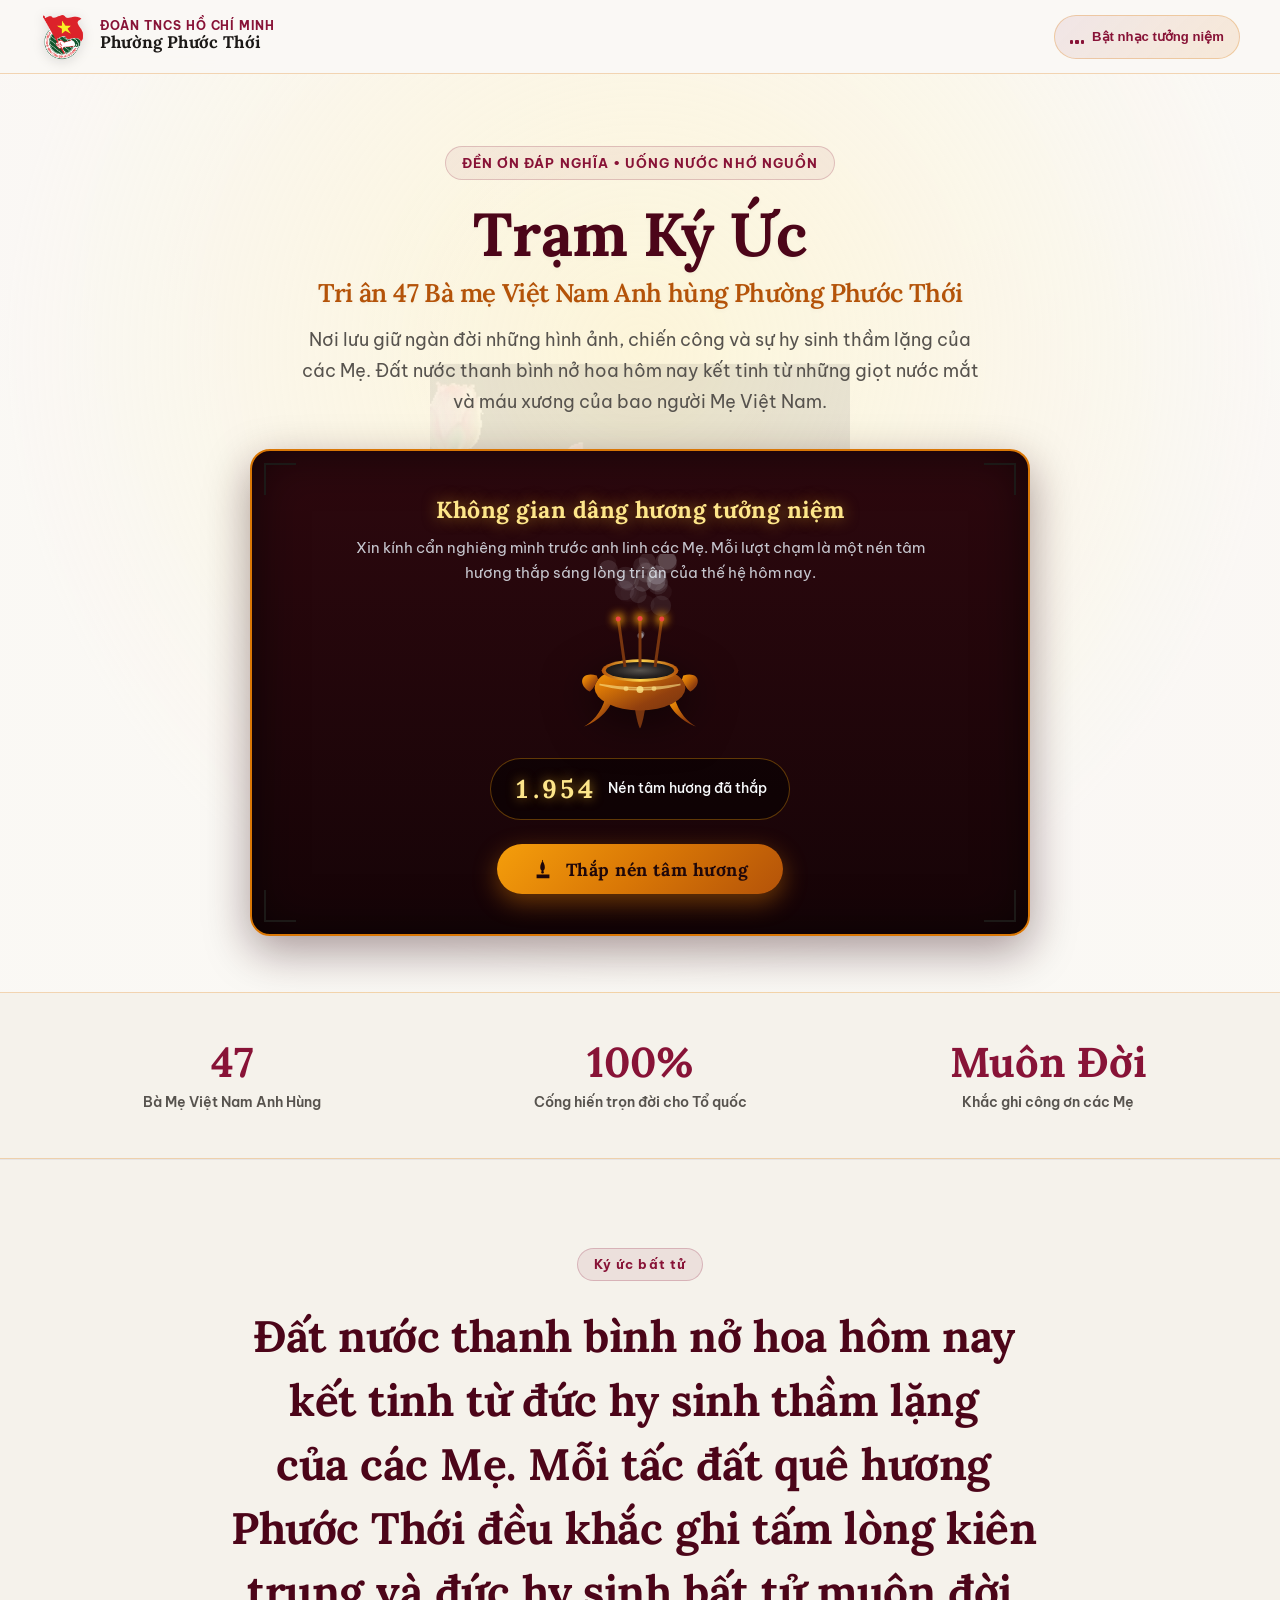
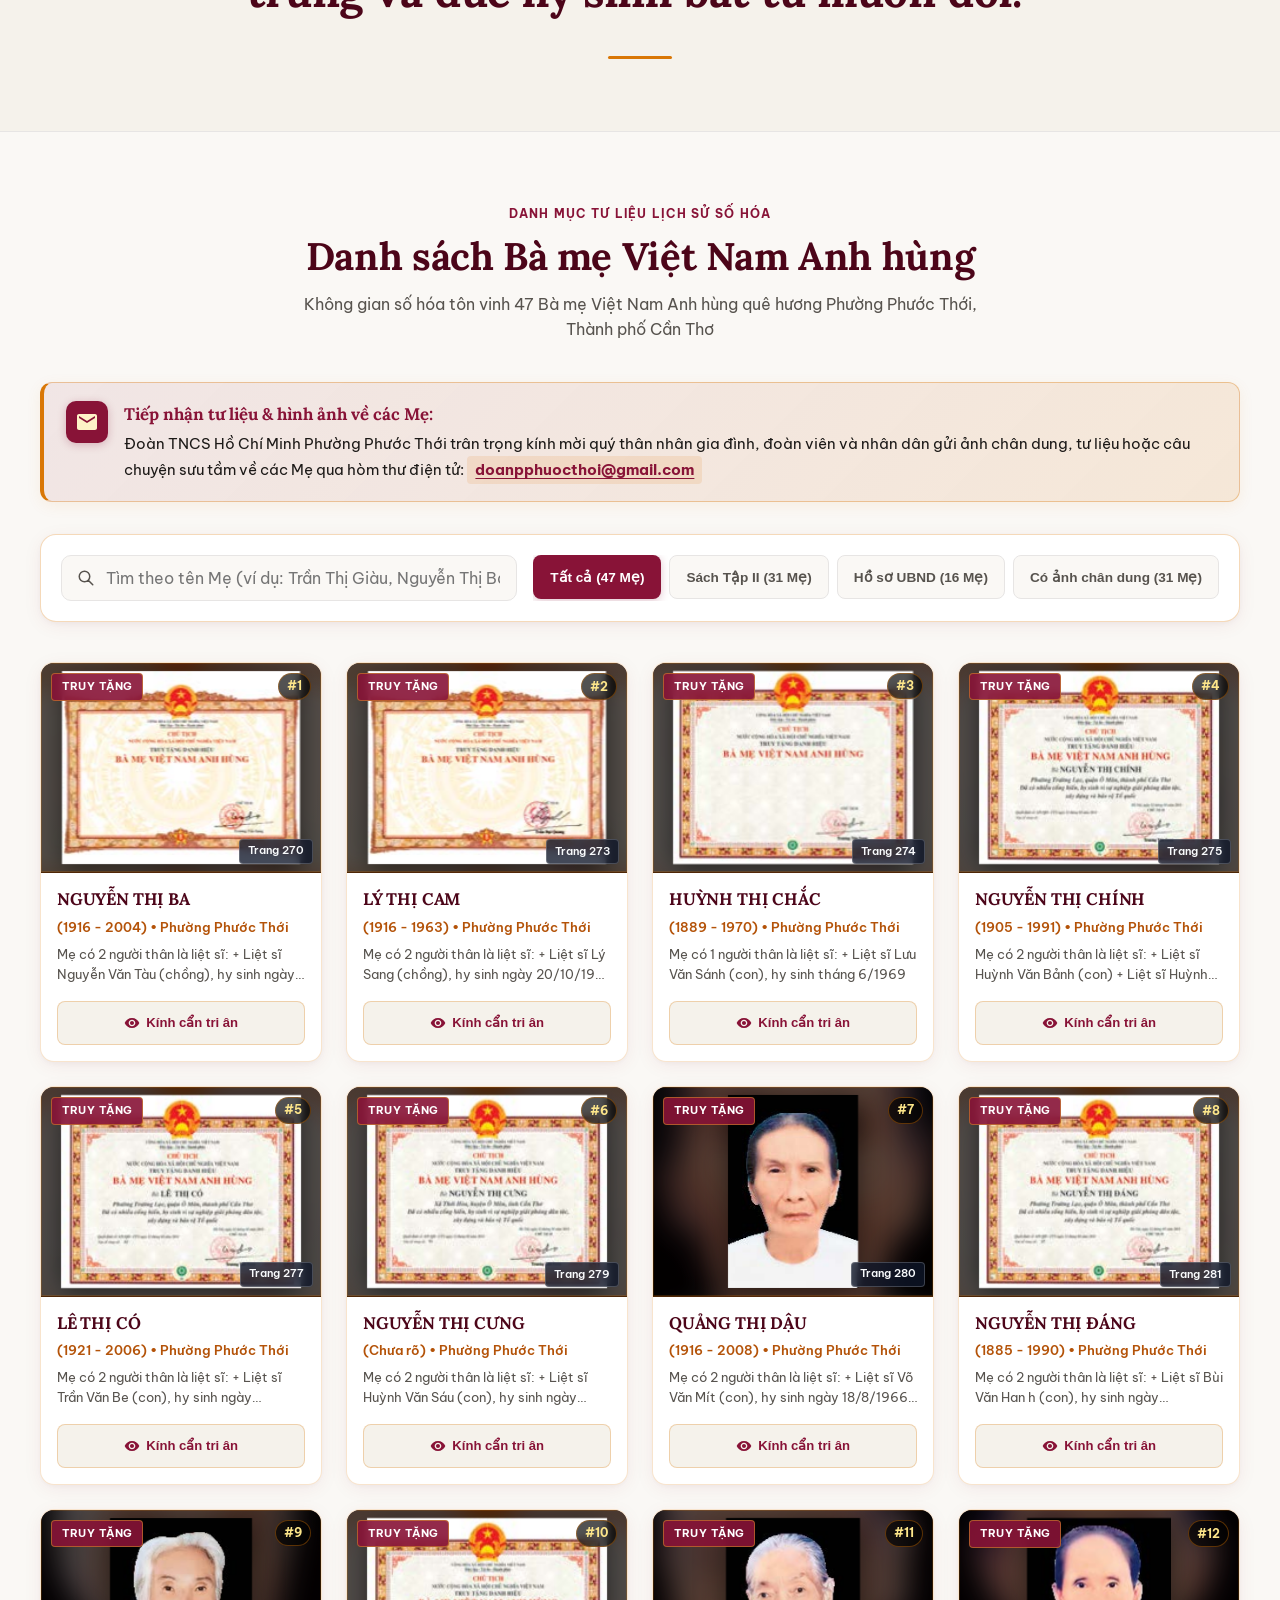
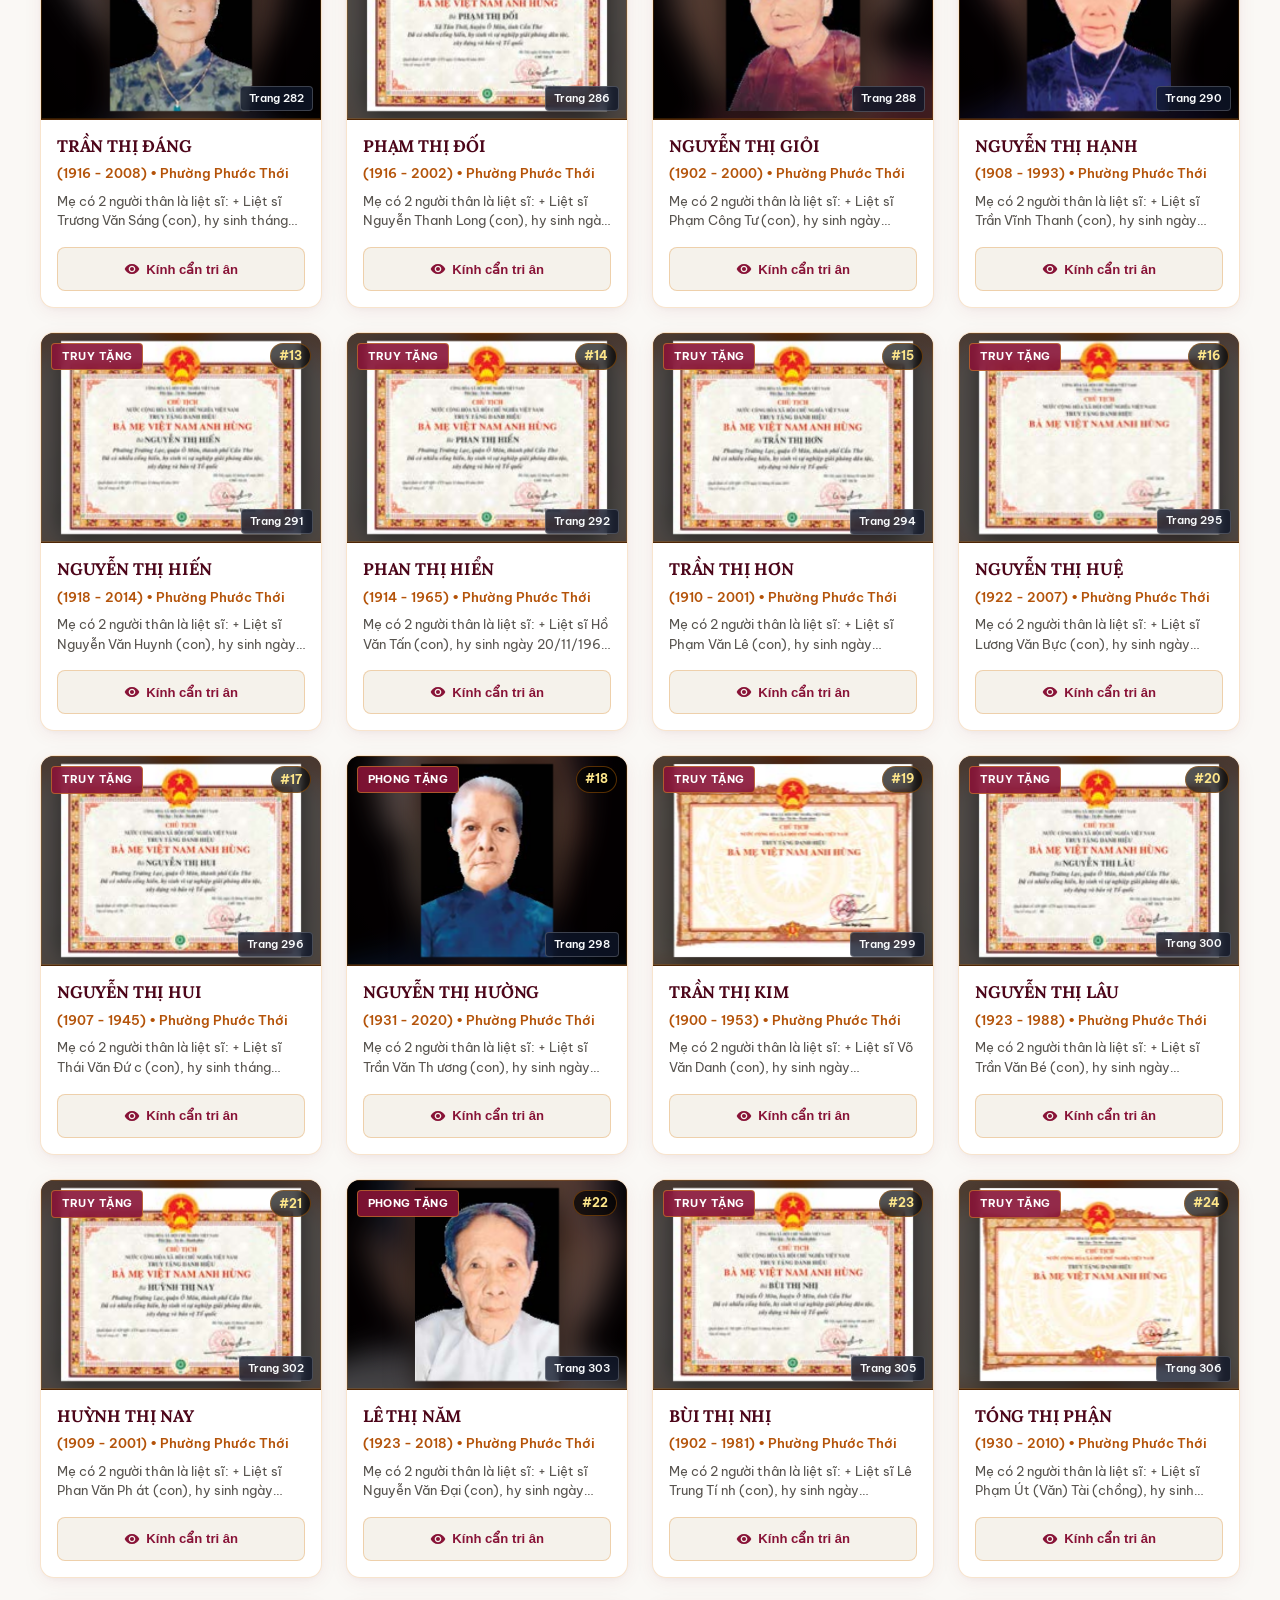
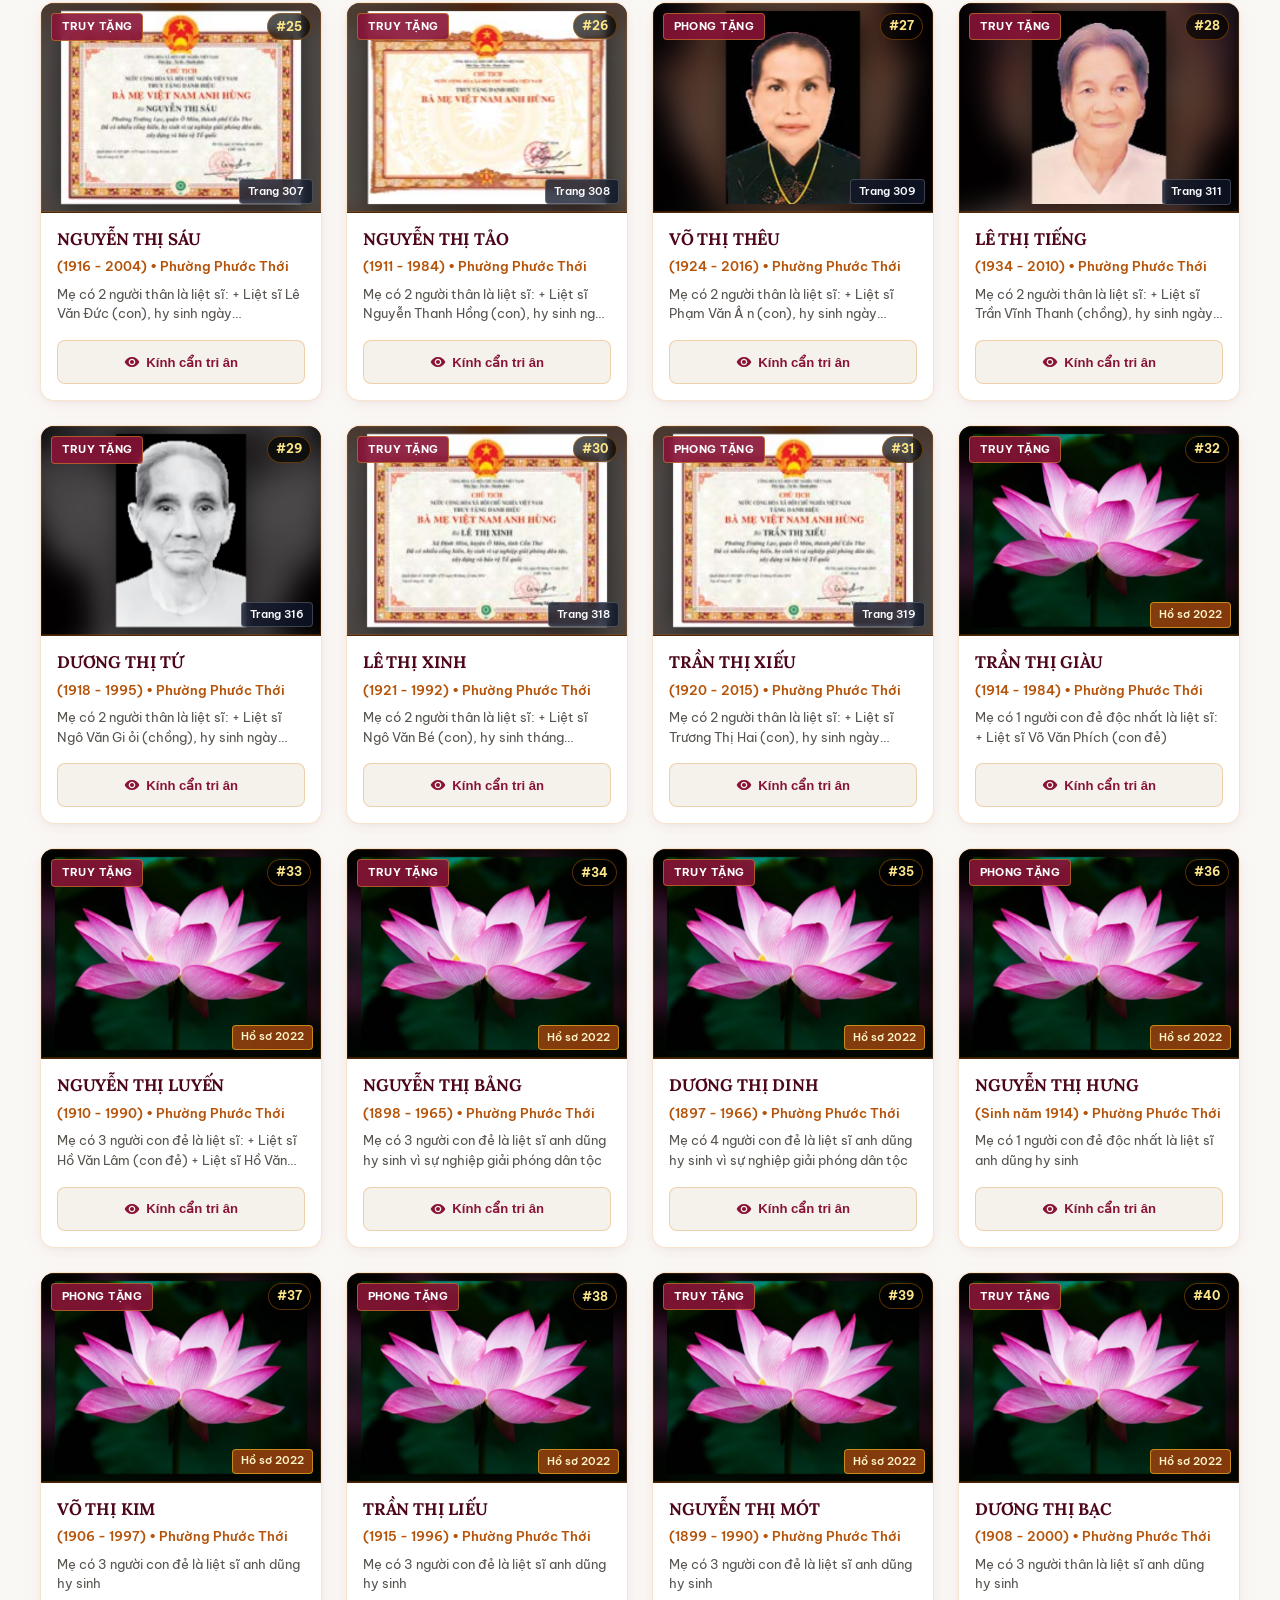
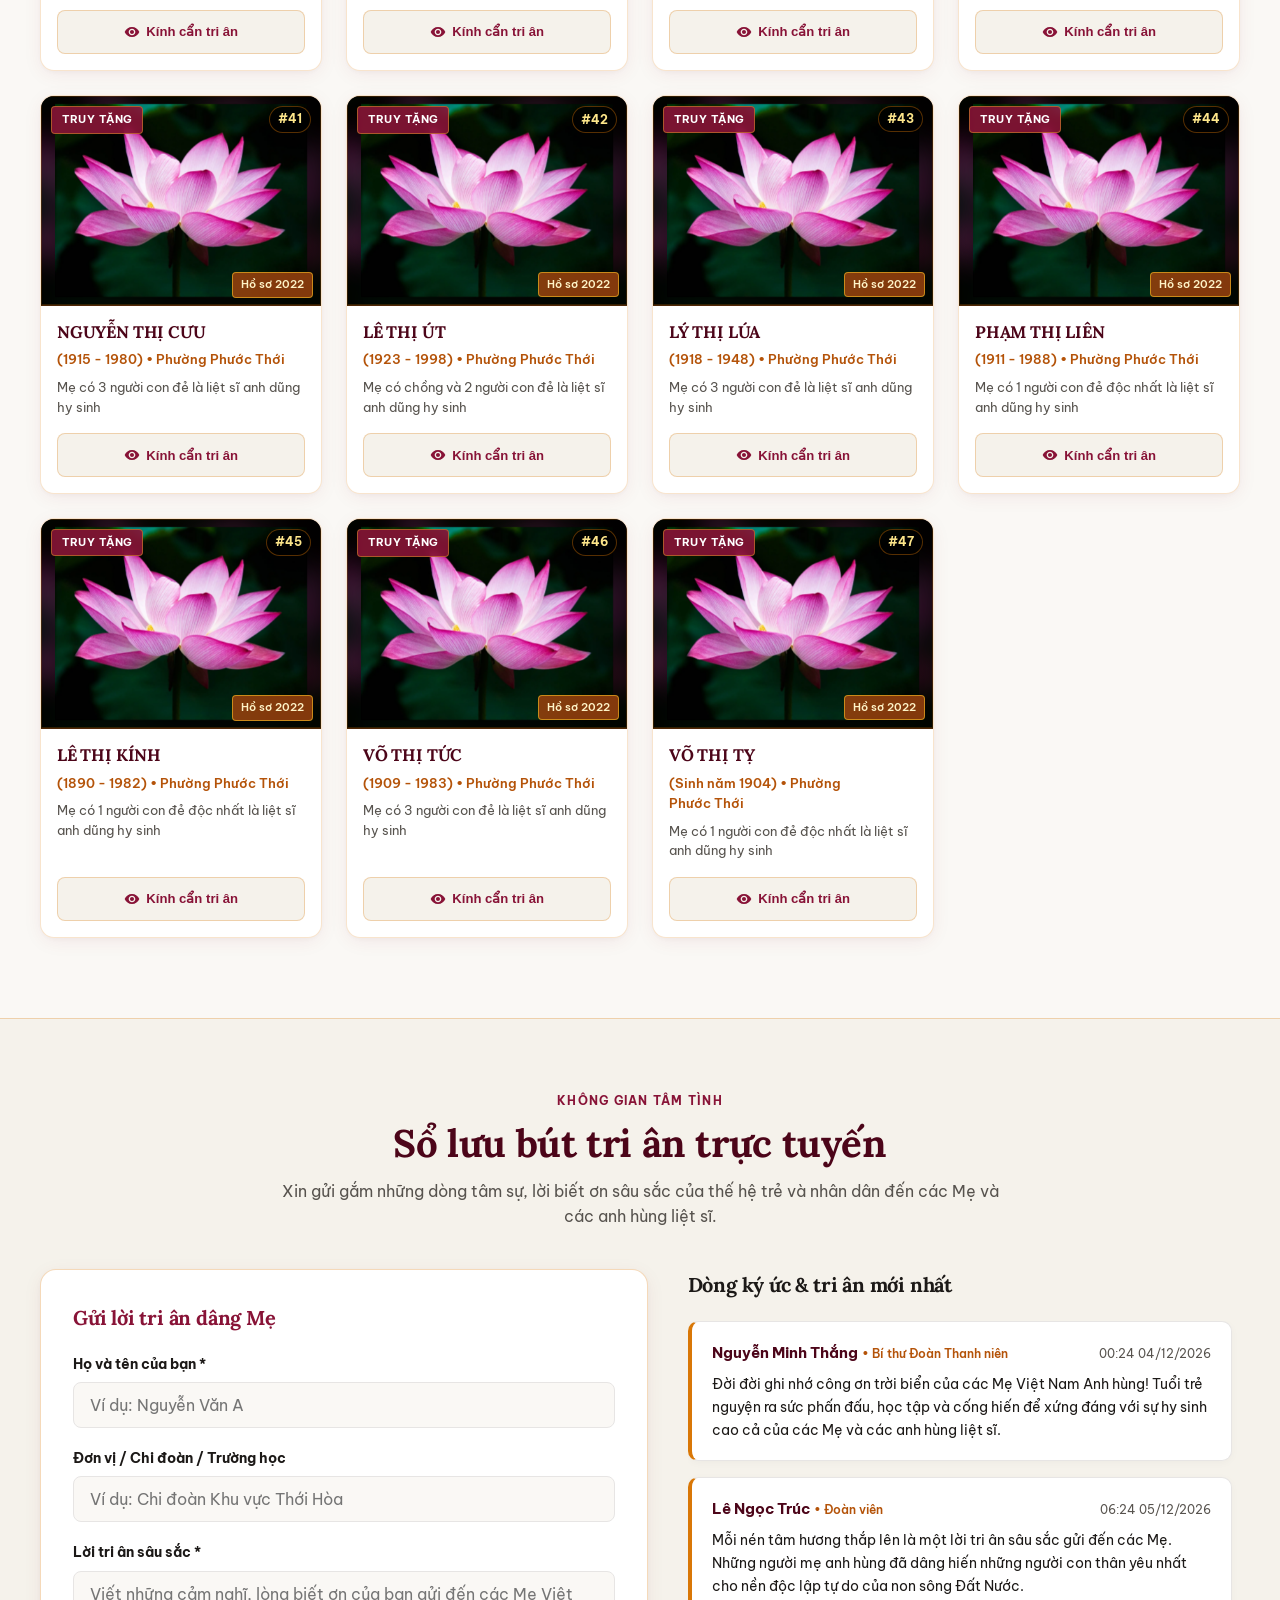
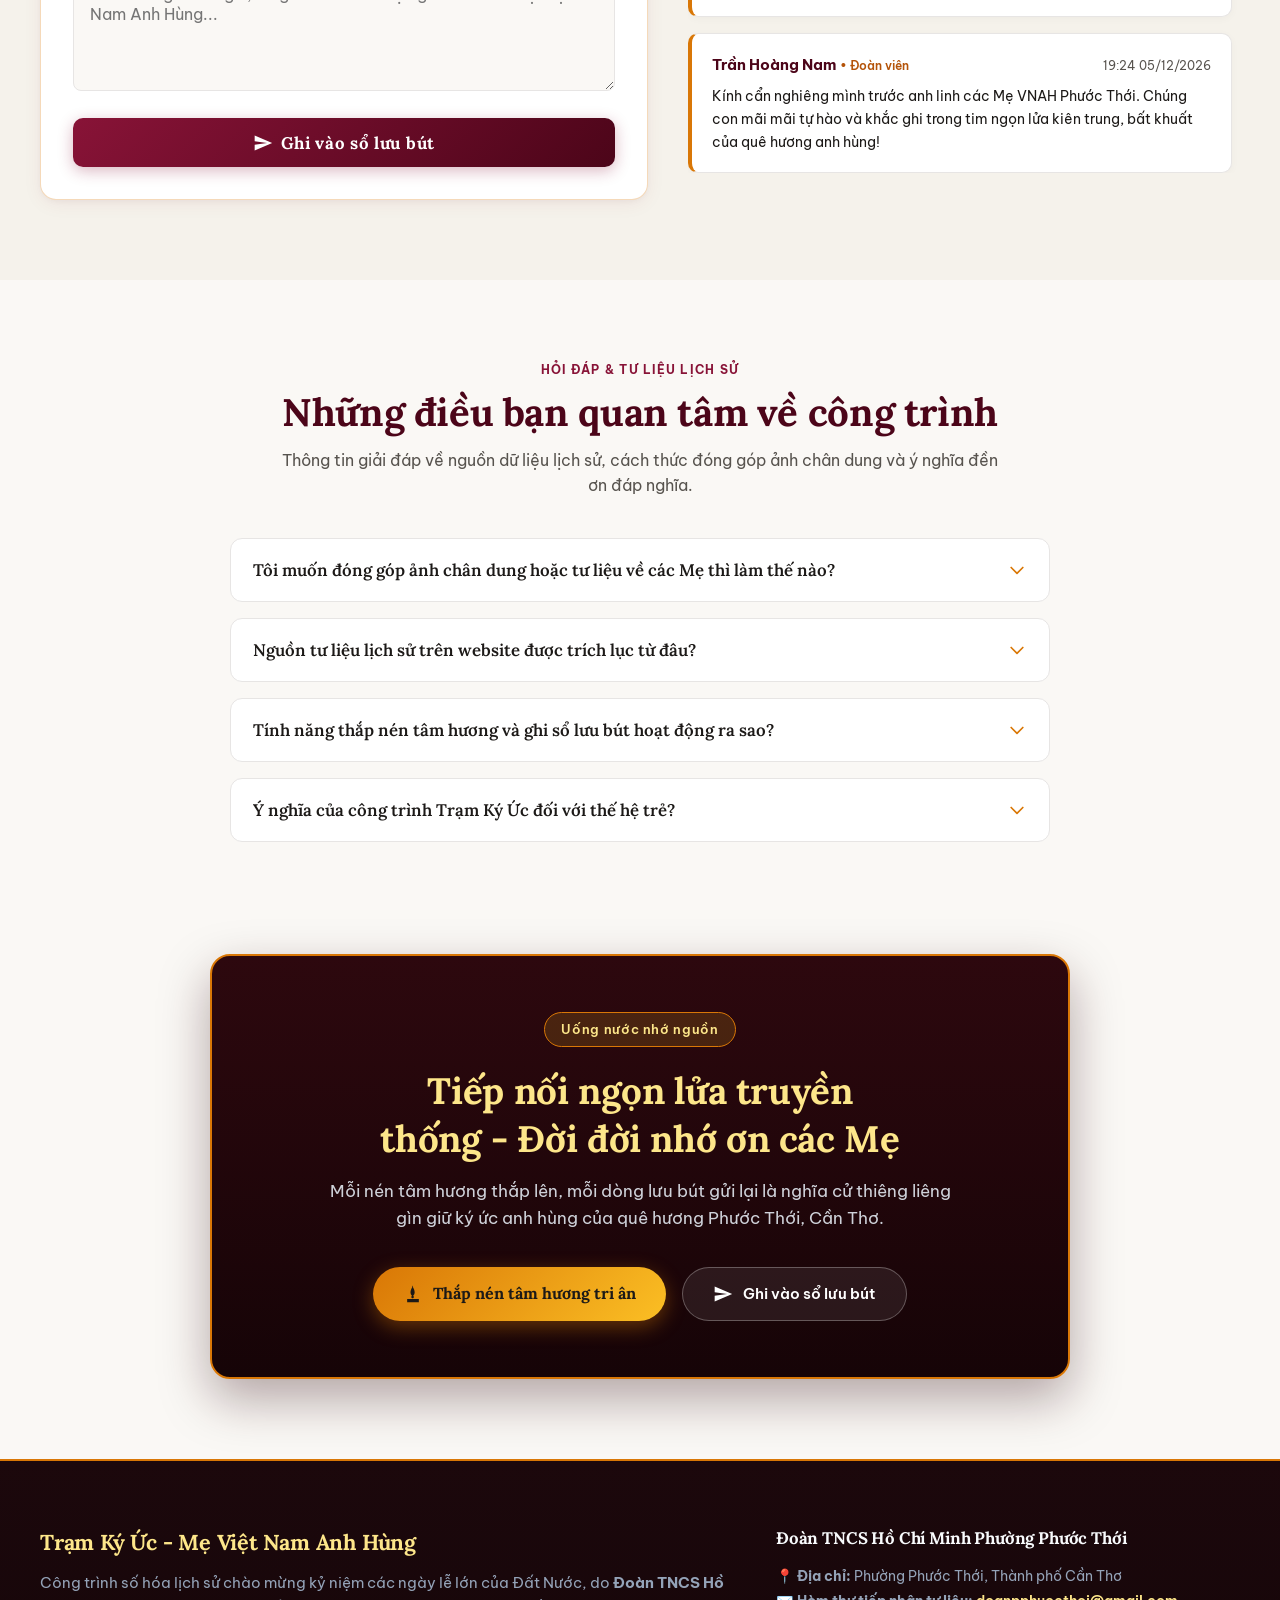
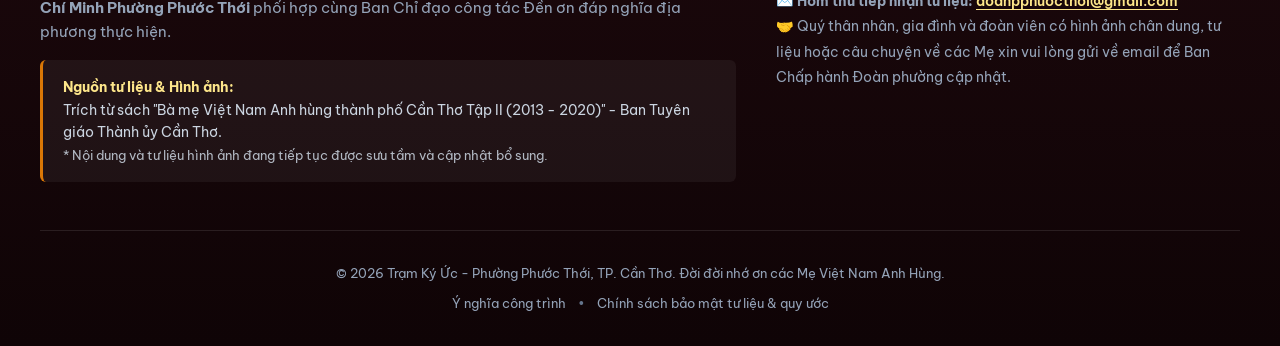
==== commit 2f23218e: "feat(landing): implement landing page design standards and interactive sections" ====
--- a/index.html
+++ b/index.html
@@ -9,20 +9,92 @@
   <meta property="og:title" content="Trạm Ký Ức - Mẹ Việt Nam Anh Hùng Phường Phước Thới" />
   <meta property="og:description" content="Không gian số hóa đền ơn đáp nghĩa của Tuổi trẻ Đoàn TNCS Hồ Chí Minh Phường Phước Thới." />
   <meta property="og:type" content="website" />
+  <meta property="og:locale" content="vi_VN" />
+  <meta name="twitter:card" content="summary_large_image" />
+  <meta name="twitter:title" content="Trạm Ký Ức - Mẹ Việt Nam Anh Hùng Phường Phước Thới" />
+  <meta name="twitter:description" content="Không gian số hóa đền ơn đáp nghĩa của Tuổi trẻ Đoàn TNCS Hồ Chí Minh Phường Phước Thới." />
 
   <!-- Favicon Đoàn Thanh Niên -->
   <link rel="icon" type="image/webp" href="assets/images/logo-doan.webp" />
   <link rel="apple-touch-icon" href="assets/images/logo-doan.webp" />
 
-  <!-- Google Fonts: Editorial Serif (Lora & Playfair) + Modern Crisp Sans-serif (Be Vietnam Pro) -->
+  <!-- Google Fonts: Editorial Serif (Lora) + Modern Crisp Sans-serif (Be Vietnam Pro) - No Italics -->
   <link rel="preconnect" href="https://fonts.googleapis.com" />
   <link rel="preconnect" href="https://fonts.gstatic.com" crossorigin />
-  <link href="https://fonts.googleapis.com/css2?family=Be+Vietnam+Pro:ital,wght@0,400;0,500;0,600;0,700;0,800;1,400&family=Lora:ital,wght@0,500;0,600;0,700;1,500;1,600&family=Playfair+Display:ital,wght@0,600;0,700;0,800;1,600&display=swap" rel="stylesheet" />
+  <link href="https://fonts.googleapis.com/css2?family=Be+Vietnam+Pro:wght@400;500;600;700&family=Lora:wght@500;600;700&display=swap" rel="stylesheet" />
+
+  <!-- Schema.org JSON-LD (SEO & AEO) -->
+  <script type="application/ld+json">
+  {
+    "@context": "https://schema.org",
+    "@graph": [
+      {
+        "@type": "WebSite",
+        "@id": "https://tramkyuc.vercel.app/#website",
+        "url": "https://tramkyuc.vercel.app/",
+        "name": "Trạm Ký Ức - Mẹ Việt Nam Anh Hùng Phường Phước Thới",
+        "description": "Không gian số hóa tri ân và lưu giữ hình ảnh 47 Bà mẹ Việt Nam Anh hùng Phường Phước Thới, Cần Thơ",
+        "inLanguage": "vi"
+      },
+      {
+        "@type": "GovernmentOrganization",
+        "name": "Đoàn TNCS Hồ Chí Minh Phường Phước Thới",
+        "address": {
+          "@type": "PostalAddress",
+          "addressLocality": "Phường Phước Thới",
+          "addressRegion": "Cần Thơ",
+          "addressCountry": "VN"
+        },
+        "email": "doanpphuocthoi@gmail.com"
+      },
+      {
+        "@type": "FAQPage",
+        "mainEntity": [
+          {
+            "@type": "Question",
+            "name": "Tôi muốn đóng góp ảnh chân dung hoặc tư liệu về các Mẹ thì làm thế nào?",
+            "acceptedAnswer": {
+              "@type": "Answer",
+              "text": "Quý thân nhân gia đình và bạn đọc có thể gửi trực tiếp hình ảnh, kỷ vật hoặc thông tin về hòm thư điện tử doanpphuocthoi@gmail.com. Ban biên tập Đoàn phường sẽ đối chiếu, phục dựng và cập nhật trang trọng lên website."
+            }
+          },
+          {
+            "@type": "Question",
+            "name": "Nguồn tư liệu lịch sử trên website được trích lục từ đâu?",
+            "acceptedAnswer": {
+              "@type": "Answer",
+              "text": "Toàn bộ thông tin được trích lục chính thức từ sách Bà mẹ Việt Nam Anh hùng thành phố Cần Thơ Tập II (2013 - 2020) do Ban Tuyên giáo Thành ủy Cần Thơ phát hành và Danh sách tổng hợp phong tặng, truy tặng của UBND Phường Phước Thới."
+            }
+          },
+          {
+            "@type": "Question",
+            "name": "Tính năng thắp nén tâm hương và ghi sổ lưu bút có được lưu trữ không?",
+            "acceptedAnswer": {
+              "@type": "Answer",
+              "text": "Có. Dữ liệu số lượt thắp nén tâm hương và những dòng lưu bút tri ân được lưu trữ và đồng bộ hóa thời gian thực qua hệ thống đám mây, giúp nhân dân muôn nơi đều có thể gửi trọn lòng thành kính."
+            }
+          },
+          {
+            "@type": "Question",
+            "name": "Ý nghĩa công trình Trạm Ký Ức là gì?",
+            "acceptedAnswer": {
+              "@type": "Answer",
+              "text": "Đây là công trình số hóa lịch sử và đền ơn đáp nghĩa của tuổi trẻ Phường Phước Thới nhằm lưu giữ ngàn đời công trạng, sự hy sinh thầm lặng của 47 Bà mẹ Việt Nam Anh hùng và giáo dục truyền thống yêu nước cho các thế hệ mai sau."
+            }
+          }
+        ]
+      }
+    ]
+  }
+  </script>
 
   <!-- Stylesheet -->
   <link rel="stylesheet" href="css/style.css" />
 </head>
 <body>
+
+  <!-- Keyboard Accessible Skip Link -->
+  <a href="#mainContent" class="skip-to-content">Bỏ qua đến nội dung chính</a>
 
   <!-- Audio Background Player (Hidden Audio Element) -->
   <audio id="bgAudio" loop preload="auto">
@@ -43,8 +115,8 @@
         </div>
       </a>
 
-      <!-- Navigation & Audio Control -->
-      <div class="header-nav">
+      <!-- Semantic Navigation & Audio Control -->
+      <nav class="header-nav" aria-label="Điều hướng chính">
         <button id="musicToggleBtn" class="music-toggle-btn" type="button" title="Bật/Tắt nhạc nền bài ca Huyền thoại Mẹ">
           <div class="eq-bars">
             <span class="eq-bar"></span>
@@ -53,104 +125,125 @@
           </div>
           <span id="musicLabel">Bật nhạc tưởng niệm</span>
         </button>
-      </div>
+      </nav>
     </div>
   </header>
 
   <!-- ==========================================================================
-       HERO BANNER: TRẠM KÝ ỨC
-       ========================================================================== -->
-  <section id="hero" class="hero-section">
-    <img src="assets/images/lotus-corner.png" alt="Hoa sen" class="hero-lotus-watermark" />
-    <div class="container-custom hero-content">
-      <div class="hero-badge">
-        <span>Đền ơn đáp nghĩa • Uống nước nhớ nguồn</span>
-      </div>
-
-      <h1 class="hero-title">
-        TRẠM KÝ ỨC
-        <span>TRI ÂN 47 BÀ MẸ VIỆT NAM ANH HÙNG PHƯỜNG PHƯỚC THỚI</span>
-      </h1>
-
-      <p class="hero-desc">
-        Nơi lưu giữ ngàn đời những hình ảnh, chiến công và sự hy sinh thầm lặng của các Mẹ. 
-        Đất nước thanh bình nở hoa hôm nay kết tinh từ những giọt nước mắt và máu xương của bao người Mẹ Việt Nam.
-      </p>
-
-      <!-- ==========================================================================
-           120% SIGNATURE DETAIL: BÀN THỜ ẢO & THẮP NÉN TÂM HƯƠNG TRI ÂN
-           ========================================================================== -->
-      <div class="tribute-altar-box">
-        <div class="corner-ornament corner-tl"></div>
-        <div class="corner-ornament corner-tr"></div>
-        <div class="corner-ornament corner-bl"></div>
-        <div class="corner-ornament corner-br"></div>
-
-        <h2 class="altar-title">KHÔNG GIAN DÂNG HƯƠNG TƯỞNG NIỆM</h2>
-        <p class="altar-subtext">
-          Xin kính cẩn nghiêng mình trước anh linh các Mẹ. Mỗi lượt chạm là một nén tâm hương thắp sáng lòng tri ân của thế hệ hôm nay.
+       MAIN CONTENT WRAPPER (SEMANTIC HTML & A11Y)
+       ========================================================================== -->
+  <main id="mainContent">
+
+    <!-- ==========================================================================
+         HERO BANNER: TRẠM KÝ ỨC
+         ========================================================================== -->
+    <section id="hero" class="hero-section">
+      <img src="assets/images/lotus-corner.png" alt="Hoa sen" class="hero-lotus-watermark" />
+      <div class="container-custom hero-content">
+        <div class="hero-badge">
+          <span>Đền ơn đáp nghĩa • Uống nước nhớ nguồn</span>
+        </div>
+
+        <h1 class="hero-title">
+          Trạm Ký Ức
+          <span>Tri ân 47 Bà mẹ Việt Nam Anh hùng Phường Phước Thới</span>
+        </h1>
+
+        <p class="hero-desc">
+          Nơi lưu giữ ngàn đời những hình ảnh, chiến công và sự hy sinh thầm lặng của các Mẹ. 
+          Đất nước thanh bình nở hoa hôm nay kết tinh từ những giọt nước mắt và máu xương của bao người Mẹ Việt Nam.
         </p>
 
-        <!-- Incense Urn & Smoke Visual -->
-        <div class="altar-visual-center">
-          <canvas id="smokeCanvas" class="smoke-canvas"></canvas>
-          <div class="incense-sticks">
-            <div class="stick"><span class="stick-tip"></span></div>
-            <div class="stick"><span class="stick-tip"></span></div>
-            <div class="stick"><span class="stick-tip"></span></div>
-          </div>
-          <img src="assets/images/incense-urn.svg" alt="Lư hương đồng tưởng niệm" class="urn-img" />
-        </div>
-
-        <!-- Realtime Counter -->
-        <div class="counter-badge-wrap">
-          <span class="counter-num" id="candleCounter">1.954</span>
-          <span class="counter-label">Nén tâm hương đã thắp</span>
-        </div>
-
-        <!-- Action Button -->
-        <div>
-          <button id="lightCandleBtn" class="tribute-action-btn" type="button">
-            <svg fill="currentColor" viewBox="0 0 24 24"><path d="M12 2c-.5 0-1 .4-1 .9 0 .2.1.4.2.6C10.5 4.6 9 7.2 9 10c0 1.7.7 3.2 1.8 4.2C10.3 14.5 10 15 10 15.5c0 .8.7 1.5 1.5 1.5s1.5-.7 1.5-1.5c0-.5-.3-1-.8-1.3 1.1-1 1.8-2.5 1.8-4.2 0-2.8-1.5-5.4-2.2-6.5.1-.2.2-.4.2-.6 0-.5-.5-.9-1-.9zm-7 16v4h14v-4H5z"/></svg>
-            THẮP NÉN TÂM HƯƠNG
-          </button>
-        </div>
-      </div>
-    </div>
-  </section>
-
-  <!-- ==========================================================================
-       STATISTICS STRIP
-       ========================================================================== -->
-  <section class="stat-strip">
-    <div class="container-custom">
-      <div class="stat-grid">
-        <div class="stat-item">
-          <div class="stat-val">47</div>
-          <div class="stat-lbl">Bà Mẹ Việt Nam Anh Hùng</div>
-        </div>
-        <div class="stat-item">
-          <div class="stat-val">100%</div>
-          <div class="stat-lbl">Cống hiến trọn đời cho Tổ quốc</div>
-        </div>
-        <div class="stat-item">
-          <div class="stat-val">Muôn Đời</div>
-          <div class="stat-lbl">Khắc ghi công ơn các Mẹ</div>
-        </div>
-      </div>
-    </div>
-  </section>
-
-  <!-- ==========================================================================
-       GALLERY OF 47 MOTHERS OF PHUOC THOI
-       ========================================================================== -->
-  <section id="mothers" class="gallery-section">
-    <div class="container-custom">
-      <div class="section-head-center">
-        <span class="section-badge">Danh mục tư liệu lịch sử số hóa</span>
-        <h2 class="section-title">DANH SÁCH BÀ MẸ VIỆT NAM ANH HÙNG</h2>
-        <p class="section-desc">Không gian số hóa tôn vinh 47 Bà mẹ Việt Nam Anh hùng quê hương Phường Phước Thới, Thành phố Cần Thơ</p>
-      </div>
+        <!-- ==========================================================================
+             120% SIGNATURE DETAIL: BÀN THỜ ẢO & THẮP NÉN TÂM HƯƠNG TRI ÂN
+             ========================================================================== -->
+        <div class="tribute-altar-box">
+          <div class="corner-ornament corner-tl"></div>
+          <div class="corner-ornament corner-tr"></div>
+          <div class="corner-ornament corner-bl"></div>
+          <div class="corner-ornament corner-br"></div>
+
+          <h2 class="altar-title">Không gian dâng hương tưởng niệm</h2>
+          <p class="altar-subtext">
+            Xin kính cẩn nghiêng mình trước anh linh các Mẹ. Mỗi lượt chạm là một nén tâm hương thắp sáng lòng tri ân của thế hệ hôm nay.
+          </p>
+
+          <!-- Incense Urn & Smoke Visual -->
+          <div class="altar-visual-center">
+            <canvas id="smokeCanvas" class="smoke-canvas"></canvas>
+            <div class="incense-sticks">
+              <div class="stick"><span class="stick-tip"></span></div>
+              <div class="stick"><span class="stick-tip"></span></div>
+              <div class="stick"><span class="stick-tip"></span></div>
+            </div>
+            <img src="assets/images/incense-urn.svg" alt="Lư hương đồng tưởng niệm" class="urn-img" />
+          </div>
+
+          <!-- Realtime Counter -->
+          <div class="counter-badge-wrap">
+            <span class="counter-num" id="candleCounter">1.954</span>
+            <span class="counter-label">Nén tâm hương đã thắp</span>
+          </div>
+
+          <!-- Action Button -->
+          <div>
+            <button id="lightCandleBtn" class="tribute-action-btn" type="button">
+              <svg fill="currentColor" viewBox="0 0 24 24"><path d="M12 2c-.5 0-1 .4-1 .9 0 .2.1.4.2.6C10.5 4.6 9 7.2 9 10c0 1.7.7 3.2 1.8 4.2C10.3 14.5 10 15 10 15.5c0 .8.7 1.5 1.5 1.5s1.5-.7 1.5-1.5c0-.5-.3-1-.8-1.3 1.1-1 1.8-2.5 1.8-4.2 0-2.8-1.5-5.4-2.2-6.5.1-.2.2-.4.2-.6 0-.5-.5-.9-1-.9zm-7 16v4h14v-4H5z"/></svg>
+              Thắp nén tâm hương
+            </button>
+          </div>
+        </div>
+      </div>
+    </section>
+
+    <!-- ==========================================================================
+         STATISTICS STRIP
+         ========================================================================== -->
+    <section class="stat-strip">
+      <div class="container-custom">
+        <div class="stat-grid">
+          <div class="stat-item">
+            <div class="stat-val">47</div>
+            <div class="stat-lbl">Bà Mẹ Việt Nam Anh Hùng</div>
+          </div>
+          <div class="stat-item">
+            <div class="stat-val">100%</div>
+            <div class="stat-lbl">Cống hiến trọn đời cho Tổ quốc</div>
+          </div>
+          <div class="stat-item">
+            <div class="stat-val">Muôn Đời</div>
+            <div class="stat-lbl">Khắc ghi công ơn các Mẹ</div>
+          </div>
+        </div>
+      </div>
+    </section>
+
+    <!-- ==========================================================================
+         TAGLINE REVEAL SECTION (B11 MANDATORY - WORD-BY-WORD SCROLL REVEAL)
+         ========================================================================== -->
+    <section id="tagline" class="tagline-section">
+      <div class="container-custom">
+        <div class="tagline-wrap">
+          <span class="tagline-badge">Ký ức bất tử</span>
+          <h2 class="tagline-heading" id="taglineHeading" aria-label="Đất nước thanh bình nở hoa hôm nay kết tinh từ đức hy sinh thầm lặng của các Mẹ. Mỗi tấc đất quê hương Phước Thới đều khắc ghi tấm lòng kiên trung và đức hy sinh bất tử muôn đời.">
+            <!-- Từng từ sẽ được JavaScript kích hoạt hiệu ứng sáng dần khi cuộn màn hình -->
+            Đất nước thanh bình nở hoa hôm nay kết tinh từ đức hy sinh thầm lặng của các Mẹ. Mỗi tấc đất quê hương Phước Thới đều khắc ghi tấm lòng kiên trung và đức hy sinh bất tử muôn đời.
+          </h2>
+          <div class="tagline-divider"></div>
+        </div>
+      </div>
+    </section>
+
+    <!-- ==========================================================================
+         GALLERY OF 47 MOTHERS OF PHUOC THOI
+         ========================================================================== -->
+    <section id="mothers" class="gallery-section">
+      <div class="container-custom">
+        <div class="section-head-center">
+          <span class="section-badge">Danh mục tư liệu lịch sử số hóa</span>
+          <h2 class="section-title">Danh sách Bà mẹ Việt Nam Anh hùng</h2>
+          <p class="section-desc">Không gian số hóa tôn vinh 47 Bà mẹ Việt Nam Anh hùng quê hương Phường Phước Thới, Thành phố Cần Thơ</p>
+        </div>
 
       <!-- Contribution Callout Banner -->
       <div class="contribution-banner">
@@ -197,7 +290,7 @@
     <div class="container-custom">
       <div class="section-head-center">
         <span class="section-badge">Không gian tâm tình</span>
-        <h2 class="section-title">SỔ LƯU BÚT TRI ÂN TRỰC TUYẾN</h2>
+        <h2 class="section-title">Sổ lưu bút tri ân trực tuyến</h2>
         <p class="section-desc">
           Xin gửi gắm những dòng tâm sự, lời biết ơn sâu sắc của thế hệ trẻ và nhân dân đến các Mẹ và các anh hùng liệt sĩ.
         </p>
@@ -206,8 +299,8 @@
       <div class="guestbook-layout">
         <!-- Guestbook Form -->
         <div class="guestbook-form-card">
-          <h3 class="serif-font" style="font-size: 1.3rem; color: var(--color-primary); margin-bottom: 1.25rem;">
-            Gửi Lời Tri Ân Dâng Mẹ
+          <h3 class="serif-font" style="font-size: 1.25rem; color: var(--color-primary); margin-bottom: 1.25rem;">
+            Gửi lời tri ân dâng Mẹ
           </h3>
           <form id="guestbookForm">
             <div class="form-group">
@@ -224,15 +317,15 @@
             </div>
             <button type="submit" class="btn-submit-guestbook">
               <svg width="20" height="20" fill="currentColor" viewBox="0 0 24 24"><path d="M2.01 21L23 12 2.01 3 2 10l15 2-15 2z"/></svg>
-              GHI VÀO SỔ LƯU BÚT
+              Ghi vào sổ lưu bút
             </button>
           </form>
         </div>
 
         <!-- Guestbook Entries List -->
         <div>
-          <h3 class="serif-font" style="font-size: 1.3rem; color: var(--color-text-main); margin-bottom: 1.25rem;">
-            Dòng Ký Ức & Tri Ân Mới Nhất
+          <h3 class="serif-font" style="font-size: 1.25rem; color: var(--color-text-main); margin-bottom: 1.25rem;">
+            Dòng ký ức & tri ân mới nhất
           </h3>
           <div id="guestbookEntries" class="entries-container">
             <!-- Render bằng JavaScript -->
@@ -241,6 +334,88 @@
       </div>
     </div>
   </section>
+
+  <!-- ==========================================================================
+       FAQ SECTION: TƯ LIỆU LỊCH SỬ & GIẢI ĐÁP
+       ========================================================================== -->
+  <section id="faq" class="faq-section">
+    <div class="container-custom">
+      <div class="section-head-center">
+        <span class="section-badge">Hỏi đáp & tư liệu lịch sử</span>
+        <h2 class="section-title">Những điều bạn quan tâm về công trình</h2>
+        <p class="section-desc">Thông tin giải đáp về nguồn dữ liệu lịch sử, cách thức đóng góp ảnh chân dung và ý nghĩa đền ơn đáp nghĩa.</p>
+      </div>
+
+      <div class="faq-grid">
+        <div class="faq-item">
+          <button class="faq-question" type="button" aria-expanded="false">
+            <span>Tôi muốn đóng góp ảnh chân dung hoặc tư liệu về các Mẹ thì làm thế nào?</span>
+            <svg class="faq-icon" width="20" height="20" fill="none" stroke="currentColor" viewBox="0 0 24 24"><path stroke-linecap="round" stroke-linejoin="round" stroke-width="2" d="M19 9l-7 7-7-7"/></svg>
+          </button>
+          <div class="faq-answer">
+            <p>Quý thân nhân gia đình, đoàn viên và nhân dân có thể gửi trực tiếp hình ảnh, kỷ vật hoặc câu chuyện sưu tầm về hòm thư điện tử <a href="mailto:doanpphuocthoi@gmail.com" class="faq-mail-link">doanpphuocthoi@gmail.com</a>. Ban Chấp hành Đoàn phường sẽ đối chiếu, số hóa phục dựng và cập nhật trang trọng lên website.</p>
+          </div>
+        </div>
+
+        <div class="faq-item">
+          <button class="faq-question" type="button" aria-expanded="false">
+            <span>Nguồn tư liệu lịch sử trên website được trích lục từ đâu?</span>
+            <svg class="faq-icon" width="20" height="20" fill="none" stroke="currentColor" viewBox="0 0 24 24"><path stroke-linecap="round" stroke-linejoin="round" stroke-width="2" d="M19 9l-7 7-7-7"/></svg>
+          </button>
+          <div class="faq-answer">
+            <p>Toàn bộ 47 hồ sơ được trích lục chính thức từ sách <strong>"Bà mẹ Việt Nam Anh hùng thành phố Cần Thơ Tập II (2013 - 2020)"</strong> do Ban Tuyên giáo Thành ủy Cần Thơ ấn hành và Danh sách tổng hợp phong tặng, truy tặng của UBND Phường Phước Thới.</p>
+          </div>
+        </div>
+
+        <div class="faq-item">
+          <button class="faq-question" type="button" aria-expanded="false">
+            <span>Tính năng thắp nén tâm hương và ghi sổ lưu bút hoạt động ra sao?</span>
+            <svg class="faq-icon" width="20" height="20" fill="none" stroke="currentColor" viewBox="0 0 24 24"><path stroke-linecap="round" stroke-linejoin="round" stroke-width="2" d="M19 9l-7 7-7-7"/></svg>
+          </button>
+          <div class="faq-answer">
+            <p>Mỗi lượt thắp hương và dòng lưu bút tri ân được lưu trữ và đồng bộ hóa thời gian thực qua đám mây cơ sở dữ liệu Firebase Firestore (có chế độ dự phòng bộ nhớ máy tính). Bất kỳ ai từ mọi miền Tổ quốc đều có thể bày tỏ lòng biết ơn sâu sắc đến các Mẹ.</p>
+          </div>
+        </div>
+
+        <div class="faq-item">
+          <button class="faq-question" type="button" aria-expanded="false">
+            <span>Ý nghĩa của công trình Trạm Ký Ức đối với thế hệ trẻ?</span>
+            <svg class="faq-icon" width="20" height="20" fill="none" stroke="currentColor" viewBox="0 0 24 24"><path stroke-linecap="round" stroke-linejoin="round" stroke-width="2" d="M19 9l-7 7-7-7"/></svg>
+          </button>
+          <div class="faq-answer">
+            <p>Công trình là cây cầu nối lịch sử giúp các bạn đoàn viên, thanh niên và thế hệ tương lai thấu hiểu giá trị của hòa bình, khơi dậy tinh thần yêu nước và đạo lý truyền thống "Uống nước nhớ nguồn" của dân tộc Việt Nam.</p>
+          </div>
+        </div>
+      </div>
+    </div>
+  </section>
+
+  <!-- ==========================================================================
+       FINAL CTA: TIẾP NỐI NGỌN LỬA TRI ÂN
+       ========================================================================== -->
+  <section class="final-cta-section">
+    <div class="container-custom">
+      <div class="final-cta-card">
+        <span class="final-cta-badge">Uống nước nhớ nguồn</span>
+        <h2 class="final-cta-title">Tiếp nối ngọn lửa truyền thống - Đời đời nhớ ơn các Mẹ</h2>
+        <p class="final-cta-desc">
+          Mỗi nén tâm hương thắp lên, mỗi dòng lưu bút gửi lại là nghĩa cử thiêng liêng gìn giữ ký ức anh hùng của quê hương Phước Thới, Cần Thơ.
+        </p>
+        <div class="final-cta-buttons">
+          <a href="#hero" class="btn-primary-cta" id="ctaScrollAltar">
+            <svg width="20" height="20" fill="currentColor" viewBox="0 0 24 24"><path d="M12 2c-.5 0-1 .4-1 .9 0 .2.1.4.2.6C10.5 4.6 9 7.2 9 10c0 1.7.7 3.2 1.8 4.2C10.3 14.5 10 15 10 15.5c0 .8.7 1.5 1.5 1.5s1.5-.7 1.5-1.5c0-.5-.3-1-.8-1.3 1.1-1 1.8-2.5 1.8-4.2 0-2.8-1.5-5.4-2.2-6.5.1-.2.2-.4.2-.6 0-.5-.5-.9-1-.9zm-7 16v4h14v-4H5z"/></svg>
+            Thắp nén tâm hương tri ân
+          </a>
+          <a href="#guestbook" class="btn-secondary-cta">
+            <svg width="20" height="20" fill="currentColor" viewBox="0 0 24 24"><path d="M2.01 21L23 12 2.01 3 2 10l15 2-15 2z"/></svg>
+            Ghi vào sổ lưu bút
+          </a>
+        </div>
+      </div>
+    </div>
+  </section>
+
+  </main>
 
   <!-- ==========================================================================
        FOOTER & CITATIONS
@@ -249,14 +424,14 @@
     <div class="container-custom">
       <div class="footer-content">
         <div>
-          <h3 class="footer-brand-title">TRẠM KÝ ỨC - MẸ VIỆT NAM ANH HÙNG</h3>
+          <h3 class="footer-brand-title">Trạm Ký Ức - Mẹ Việt Nam Anh Hùng</h3>
           <p style="color: #94A3B8; font-size: 0.95rem; line-height: 1.6;">
             Công trình số hóa lịch sử chào mừng kỷ niệm các ngày lễ lớn của Đất Nước, do 
             <strong>Đoàn TNCS Hồ Chí Minh Phường Phước Thới</strong> phối hợp cùng Ban Chỉ đạo công tác Đền ơn đáp nghĩa địa phương thực hiện.
           </p>
           <div class="footer-citation-box">
             <strong style="color: var(--color-gold-bright);">Nguồn tư liệu & Hình ảnh:</strong><br />
-            Trích từ sách <em>"Bà mẹ Việt Nam Anh hùng thành phố Cần Thơ Tập II (2013 - 2020)"</em> - Ban Tuyên giáo Thành ủy Cần Thơ.<br />
+            Trích từ sách "Bà mẹ Việt Nam Anh hùng thành phố Cần Thơ Tập II (2013 - 2020)" - Ban Tuyên giáo Thành ủy Cần Thơ.<br />
             <span style="opacity: 0.85; font-size: 0.82rem;">* Nội dung và tư liệu hình ảnh đang tiếp tục được sưu tầm và cập nhật bổ sung.</span>
           </div>
         </div>
@@ -275,6 +450,11 @@
 
       <div class="footer-bottom">
         <p>© 2026 Trạm Ký Ức - Phường Phước Thới, TP. Cần Thơ. Đời đời nhớ ơn các Mẹ Việt Nam Anh Hùng.</p>
+        <div class="footer-links">
+          <a href="#tagline" class="footer-sublink">Ý nghĩa công trình</a>
+          <span class="footer-link-divider">•</span>
+          <a href="#faq" class="footer-sublink">Chính sách bảo mật tư liệu & quy ước</a>
+        </div>
       </div>
     </div>
   </footer>
@@ -305,7 +485,7 @@
           </div>
           <div class="modal-lead-info">
             <span id="modalMotherTitle" class="modal-m-title">Bà Mẹ Việt Nam Anh Hùng</span>
-            <h2 id="modalMotherName" class="modal-m-name">MẸ NGUYỄN THỊ BA</h2>
+            <h2 id="modalMotherName" class="modal-m-name">Mẹ Nguyễn Thị Ba</h2>
             <span id="modalMotherYears" class="modal-m-years">1910 - 1991</span>
           </div>
         </div>
@@ -373,7 +553,7 @@
       <div class="lightbox-topbar">
         <div class="lightbox-title-box">
           <span class="lightbox-kicker">Tư liệu Di sản Lịch sử</span>
-          <h3 id="lightboxTitle" class="lightbox-heading">MẸ NGUYỄN THỊ BA</h3>
+          <h3 id="lightboxTitle" class="lightbox-heading">Mẹ Nguyễn Thị Ba</h3>
         </div>
         <div class="lightbox-actions">
           <a id="lightboxDownloadBtn" href="#" target="_blank" rel="noopener" class="lightbox-btn" title="Mở ảnh gốc trong tab mới">
--- a/css/style.css
+++ b/css/style.css
@@ -26,10 +26,35 @@
   --shadow-gold: 0 0 25px rgba(245, 158, 11, 0.35);
   --shadow-candle: 0 0 35px rgba(251, 191, 36, 0.55);
 
-  --font-serif: 'Lora', 'Playfair Display', 'Merriweather', Georgia, serif;
-  --font-sans: 'Be Vietnam Pro', -apple-system, BlinkMacSystemFont, 'Segoe UI', Roboto, sans-serif;
+  --font-serif: 'Lora', Georgia, serif;
+  --font-sans: 'Be Vietnam Pro', -apple-system, BlinkMacSystemFont, sans-serif;
   
   --header-height: 74px;
+  --ease-base: cubic-bezier(0.22, 1, 0.36, 1);
+  --duration-base: 500ms;
+  --duration-fast: 300ms;
+}
+
+/* Accessibility: Skip to Content */
+.skip-to-content {
+  position: absolute;
+  top: -9999px;
+  left: 1rem;
+  z-index: 99999;
+  padding: 0.65rem 1.25rem;
+  background: var(--color-primary);
+  color: #FFFFFF;
+  border-radius: 8px;
+  font-weight: 600;
+  font-size: 0.88rem;
+  text-decoration: none;
+  box-shadow: 0 4px 12px rgba(0, 0, 0, 0.25);
+  transition: top var(--duration-fast) var(--ease-base);
+}
+
+.skip-to-content:focus {
+  top: 1rem;
+  outline: 3px solid var(--color-gold-bright);
 }
 
 /* Reset & Base Rules */
@@ -348,8 +373,7 @@
   color: var(--color-gold-bright);
   font-size: 1.45rem;
   font-weight: 700;
-  text-transform: uppercase;
-  letter-spacing: 0.06em;
+  letter-spacing: 0.02em;
   margin-bottom: 0.5rem;
   text-shadow: 0 0 15px rgba(251, 191, 36, 0.5);
 }
@@ -489,6 +513,16 @@
   transform: scale(0.96);
 }
 
+.tribute-action-btn.pulse-highlight {
+  animation: pulseGlow 1.2s cubic-bezier(0.22, 1, 0.36, 1);
+}
+
+@keyframes pulseGlow {
+  0% { box-shadow: 0 0 0 0 rgba(251, 191, 36, 0.8); }
+  50% { box-shadow: 0 0 0 20px rgba(251, 191, 36, 0); }
+  100% { box-shadow: 0 8px 25px rgba(217, 119, 6, 0.45); }
+}
+
 .tribute-action-btn svg {
   width: 22px;
   height: 22px;
@@ -547,7 +581,74 @@
 }
 
 /* ==========================================================================
-   GALLERY OF 51 MOTHERS
+   TAGLINE REVEAL SECTION (B11 - WORD-BY-WORD SCROLL REVEAL)
+   ========================================================================== */
+.tagline-section {
+  padding: 5.5rem 0 4.5rem;
+  background-color: var(--color-bg-paper-warm);
+  border-top: 1px solid var(--color-border-subtle);
+  border-bottom: 1px solid var(--color-border-subtle);
+  position: relative;
+  overflow: hidden;
+}
+
+.tagline-wrap {
+  max-width: 820px;
+  margin: 0 auto;
+  text-align: center;
+}
+
+.tagline-badge {
+  display: inline-block;
+  padding: 0.35rem 1rem;
+  background: rgba(136, 19, 55, 0.08);
+  border: 1px solid rgba(136, 19, 55, 0.22);
+  border-radius: 9999px;
+  font-size: 0.8rem;
+  font-weight: 700;
+  color: var(--color-primary);
+  letter-spacing: 0.08em;
+  margin-bottom: 1.5rem;
+}
+
+.tagline-heading {
+  font-family: var(--font-serif);
+  font-size: clamp(1.85rem, 3.8vw, 2.75rem);
+  font-weight: 700;
+  line-height: 1.45;
+  color: var(--color-primary-dark);
+  text-wrap: balance;
+  margin-bottom: 2rem;
+}
+
+/* Individual word tokens for scroll reveal */
+.tagline-word {
+  display: inline-block;
+  margin-right: 0.28em;
+  color: var(--color-primary-dark);
+  opacity: 0.24;
+  transform: translateY(6px);
+  transition: opacity 0.6s cubic-bezier(0.22, 1, 0.36, 1),
+              transform 0.6s cubic-bezier(0.22, 1, 0.36, 1),
+              color 0.4s cubic-bezier(0.22, 1, 0.36, 1);
+  will-change: opacity, transform;
+}
+
+.tagline-word.active {
+  opacity: 1;
+  transform: translateY(0);
+}
+
+.tagline-divider {
+  width: 64px;
+  height: 3px;
+  background: var(--color-gold);
+  margin: 0 auto;
+  border-radius: 9999px;
+}
+
+/* ==========================================================================
+   GALLERY OF 47 MOTHERS
    ========================================================================== */
 .gallery-section {
   padding: 4.5rem 0 5rem;
@@ -1171,8 +1272,7 @@
 }
 
 .citation-notice {
-  font-size: 0.8rem;
-  font-style: italic;
+  font-size: 0.82rem;
   color: var(--color-text-muted);
   background: rgba(217, 119, 6, 0.08);
   border-left: 3px solid var(--color-gold);
@@ -1369,6 +1469,210 @@
 }
 
 /* ==========================================================================
+   FAQ SECTION: TƯ LIỆU LỊCH SỬ & GIẢI ĐÁP
+   ========================================================================== */
+.faq-section {
+  padding: 5rem 0;
+  background-color: var(--color-bg-paper);
+}
+
+.faq-grid {
+  display: flex;
+  flex-direction: column;
+  gap: 1rem;
+  max-width: 820px;
+  margin: 0 auto;
+}
+
+.faq-item {
+  border: 1px solid var(--color-border-subtle);
+  border-radius: 12px;
+  background: #FFFFFF;
+  overflow: hidden;
+  transition: border-color var(--duration-fast) var(--ease-base),
+              box-shadow var(--duration-fast) var(--ease-base);
+}
+
+.faq-item:hover {
+  border-color: var(--color-border-gold);
+}
+
+.faq-item.active {
+  border-color: var(--color-gold);
+  box-shadow: 0 4px 18px rgba(217, 119, 6, 0.08);
+}
+
+.faq-question {
+  width: 100%;
+  display: flex;
+  justify-content: space-between;
+  align-items: center;
+  padding: 1.25rem 1.4rem;
+  background: none;
+  border: none;
+  text-align: left;
+  font-family: var(--font-serif);
+  font-size: 1.05rem;
+  font-weight: 600;
+  color: var(--color-text-main);
+  cursor: pointer;
+  transition: color var(--duration-fast) var(--ease-base);
+}
+
+.faq-question:hover {
+  color: var(--color-primary);
+}
+
+.faq-icon {
+  flex-shrink: 0;
+  margin-left: 1rem;
+  color: var(--color-gold);
+  transition: transform var(--duration-fast) var(--ease-base);
+}
+
+.faq-item.active .faq-icon {
+  transform: rotate(180deg);
+}
+
+.faq-answer {
+  max-height: 0;
+  overflow: hidden;
+  transition: max-height 0.4s var(--ease-base),
+              padding 0.4s var(--ease-base);
+  padding: 0 1.4rem;
+}
+
+.faq-item.active .faq-answer {
+  max-height: 280px;
+  padding: 0 1.4rem 1.4rem;
+}
+
+.faq-answer p {
+  color: var(--color-text-muted);
+  font-size: 0.95rem;
+  line-height: 1.7;
+}
+
+.faq-mail-link {
+  color: var(--color-primary);
+  font-weight: 600;
+  text-decoration: underline;
+}
+
+/* ==========================================================================
+   FINAL CTA: TIẾP NỐI NGỌN LỬA TRI ÂN
+   ========================================================================== */
+.final-cta-section {
+  padding: 2rem 0 5rem;
+  background-color: var(--color-bg-paper);
+}
+
+.final-cta-card {
+  background: linear-gradient(180deg, #2D080E 0%, #160407 100%);
+  border: 2px solid var(--color-gold);
+  border-radius: 20px;
+  padding: 3.5rem 1.75rem;
+  text-align: center;
+  max-width: 860px;
+  margin: 0 auto;
+  box-shadow: 0 20px 50px rgba(45, 8, 14, 0.35);
+  position: relative;
+  overflow: hidden;
+}
+
+.final-cta-badge {
+  display: inline-block;
+  padding: 0.35rem 1rem;
+  background: rgba(251, 191, 36, 0.15);
+  border: 1px solid var(--color-gold);
+  border-radius: 9999px;
+  color: var(--color-gold-bright);
+  font-size: 0.82rem;
+  font-weight: 600;
+  margin-bottom: 1.25rem;
+  letter-spacing: 0.05em;
+}
+
+.final-cta-title {
+  font-size: clamp(1.6rem, 3.2vw, 2.3rem);
+  color: var(--color-gold-bright);
+  font-family: var(--font-serif);
+  margin-bottom: 0.9rem;
+  line-height: 1.3;
+}
+
+.final-cta-desc {
+  color: #E2E8F0;
+  font-size: 1.05rem;
+  max-width: 640px;
+  margin: 0 auto 2.2rem;
+  line-height: 1.65;
+  opacity: 0.9;
+}
+
+.final-cta-buttons {
+  display: flex;
+  flex-wrap: wrap;
+  justify-content: center;
+  gap: 1rem;
+}
+
+.btn-primary-cta {
+  display: inline-flex;
+  align-items: center;
+  justify-content: center;
+  gap: 0.65rem;
+  padding: 0.85rem 1.85rem;
+  background: linear-gradient(135deg, var(--color-gold) 0%, var(--color-gold-light) 100%);
+  color: #1C1917;
+  font-weight: 700;
+  font-family: var(--font-serif);
+  font-size: 1rem;
+  border-radius: 9999px;
+  text-decoration: none;
+  box-shadow: 0 6px 20px rgba(217, 119, 6, 0.4);
+  transition: transform var(--duration-fast) var(--ease-base),
+              box-shadow var(--duration-fast) var(--ease-base);
+  min-height: 48px;
+}
+
+.btn-primary-cta:hover {
+  transform: translateY(-2px);
+  box-shadow: 0 10px 28px rgba(217, 119, 6, 0.55);
+}
+
+.btn-primary-cta:active {
+  transform: scale(0.98);
+}
+
+.btn-secondary-cta {
+  display: inline-flex;
+  align-items: center;
+  justify-content: center;
+  gap: 0.65rem;
+  padding: 0.85rem 1.85rem;
+  background: rgba(255, 255, 255, 0.08);
+  border: 1px solid rgba(255, 255, 255, 0.28);
+  color: #FFFFFF;
+  font-weight: 600;
+  font-size: 0.95rem;
+  border-radius: 9999px;
+  text-decoration: none;
+  transition: background var(--duration-fast) var(--ease-base),
+              transform var(--duration-fast) var(--ease-base);
+  min-height: 48px;
+}
+
+.btn-secondary-cta:hover {
+  background: rgba(255, 255, 255, 0.16);
+  transform: translateY(-2px);
+}
+
+.btn-secondary-cta:active {
+  transform: scale(0.98);
+}
+
+/* ==========================================================================
    FOOTER SECTION
    ========================================================================== */
 .site-footer {
@@ -1416,6 +1720,34 @@
   border-top: 1px solid rgba(255, 255, 255, 0.1);
   font-size: 0.8rem;
   color: #94A3B8;
+  display: flex;
+  flex-direction: column;
+  align-items: center;
+  gap: 0.6rem;
+}
+
+.footer-links {
+  display: flex;
+  align-items: center;
+  gap: 0.75rem;
+  flex-wrap: wrap;
+  justify-content: center;
+}
+
+.footer-sublink {
+  color: #94A3B8;
+  font-size: 0.8rem;
+  text-decoration: none;
+  transition: color var(--duration-fast) var(--ease-base);
+}
+
+.footer-sublink:hover {
+  color: var(--color-gold-bright);
+}
+
+.footer-link-divider {
+  color: #64748B;
+  font-size: 0.75rem;
 }
 
 /* ==========================================================================
@@ -1763,7 +2095,6 @@
 .lightbox-caption-text {
   font-size: 0.82rem;
   color: var(--color-gold-bright);
-  font-style: italic;
 }
 
 .lightbox-hint {
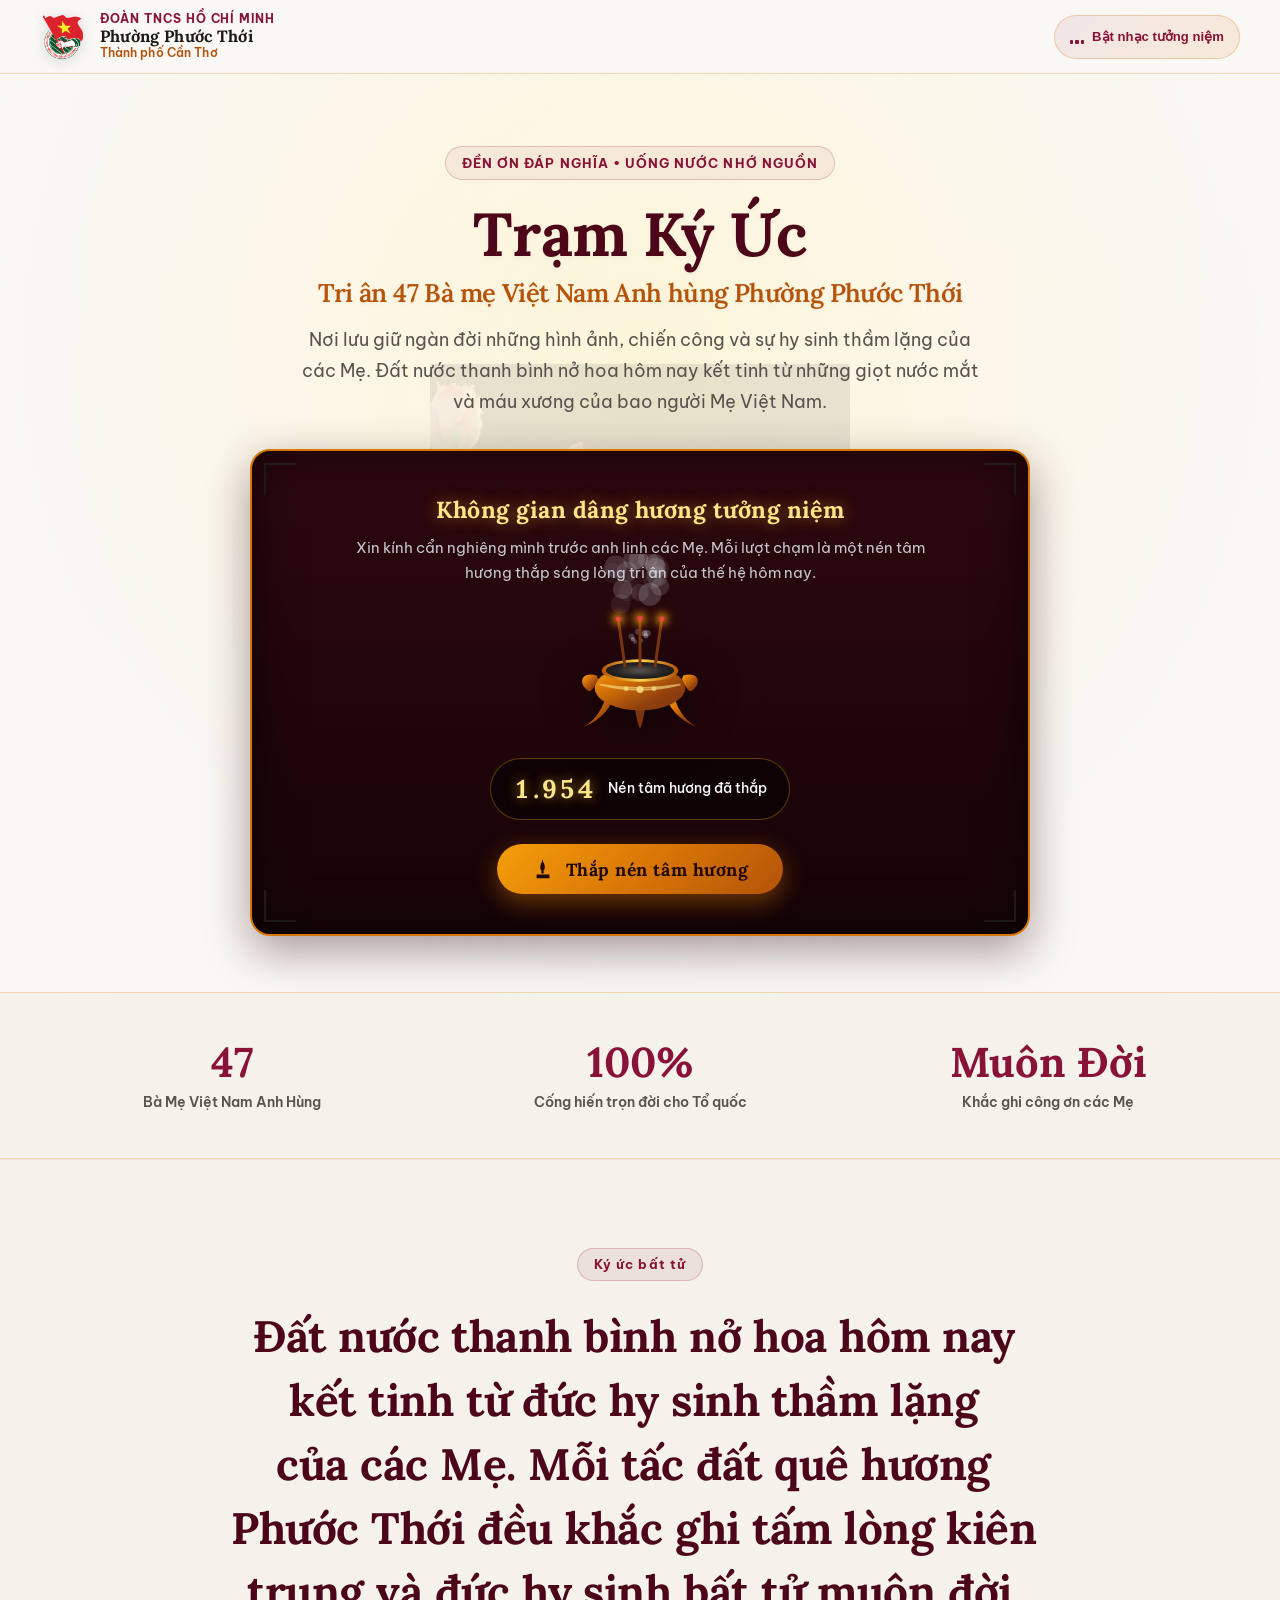
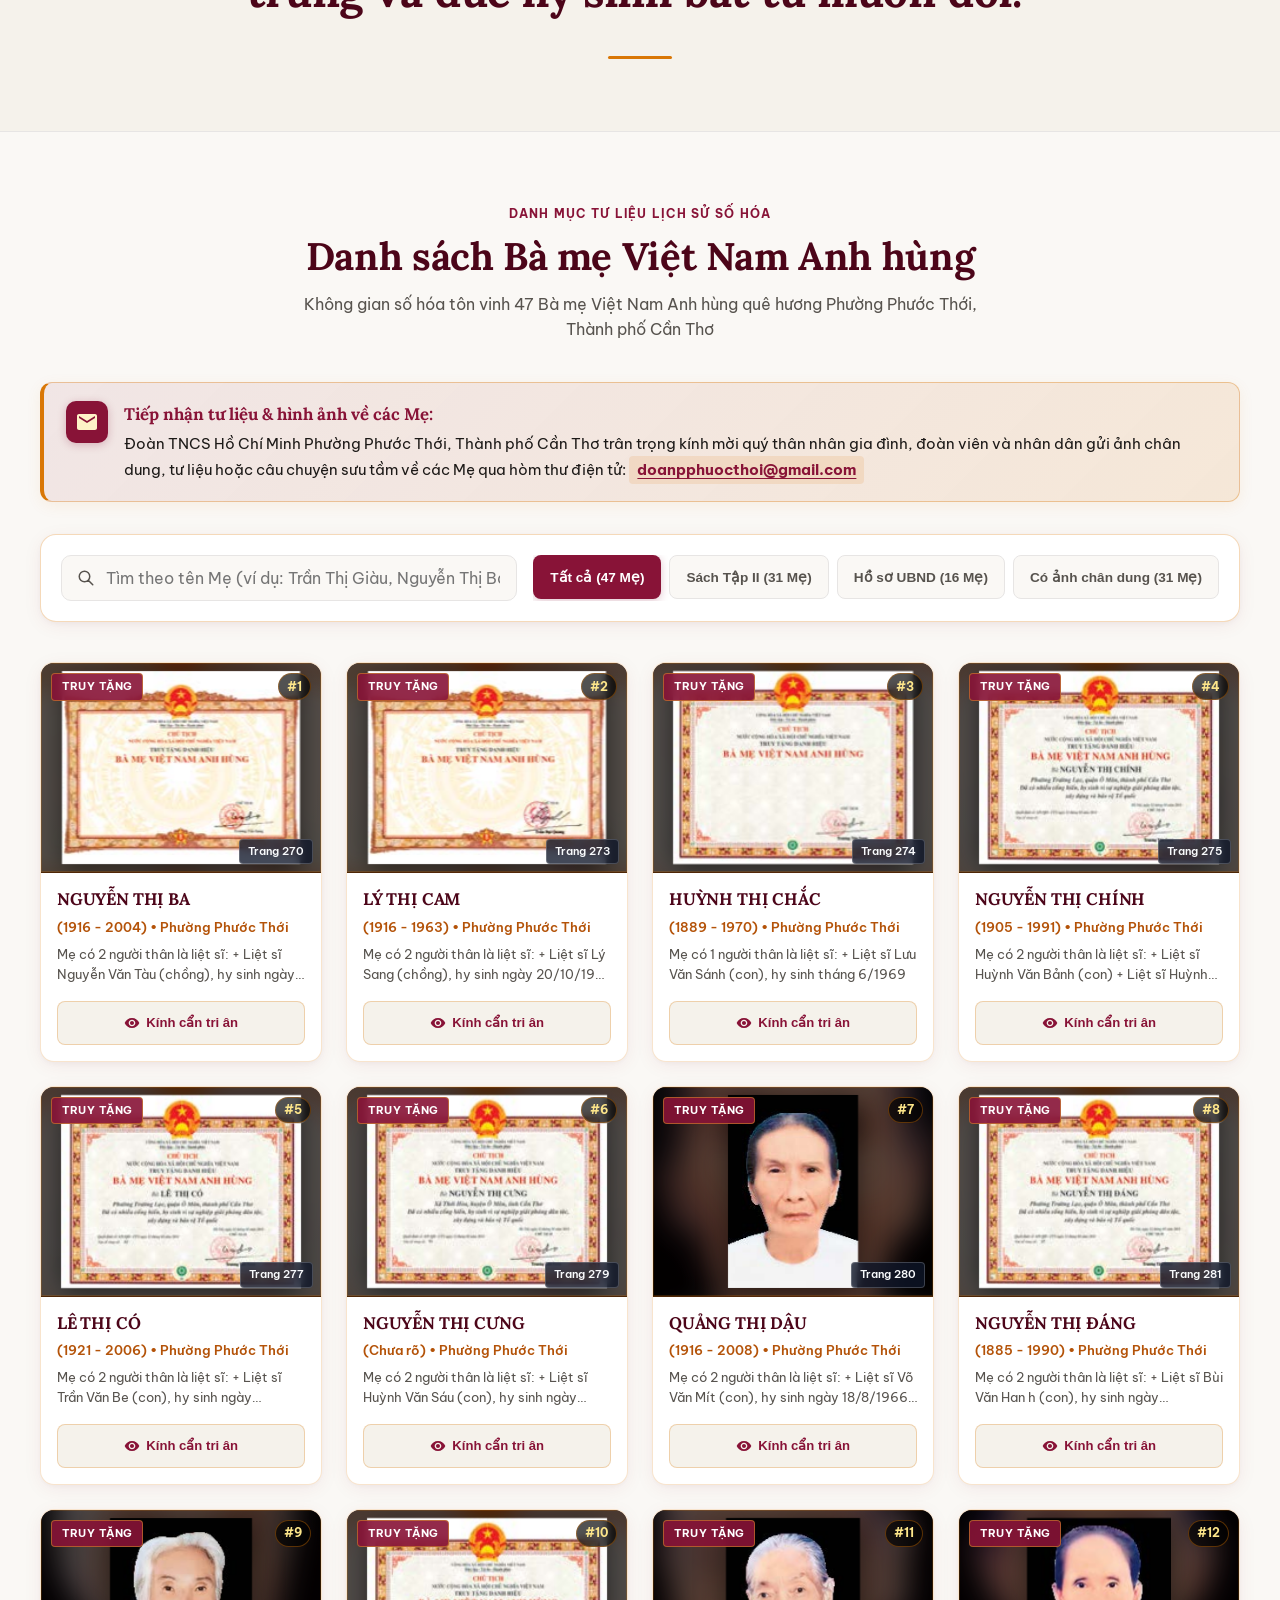
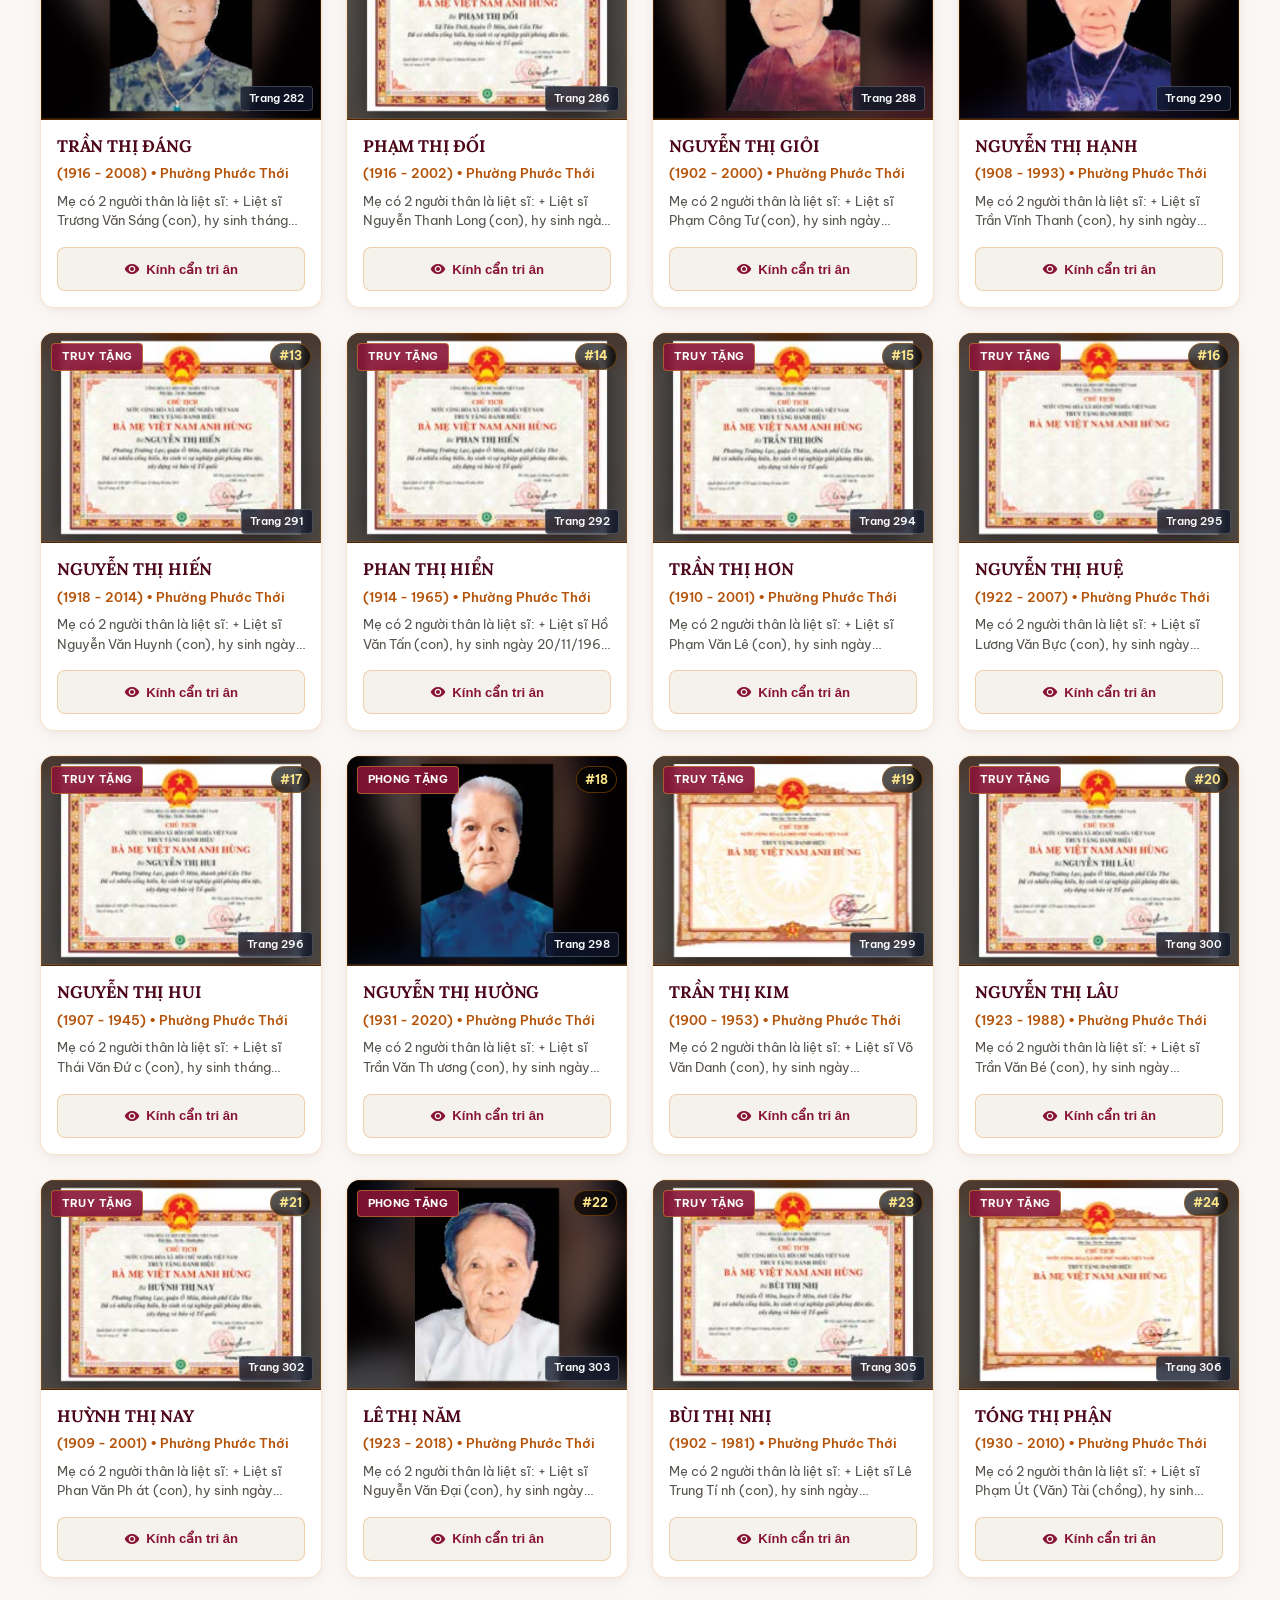
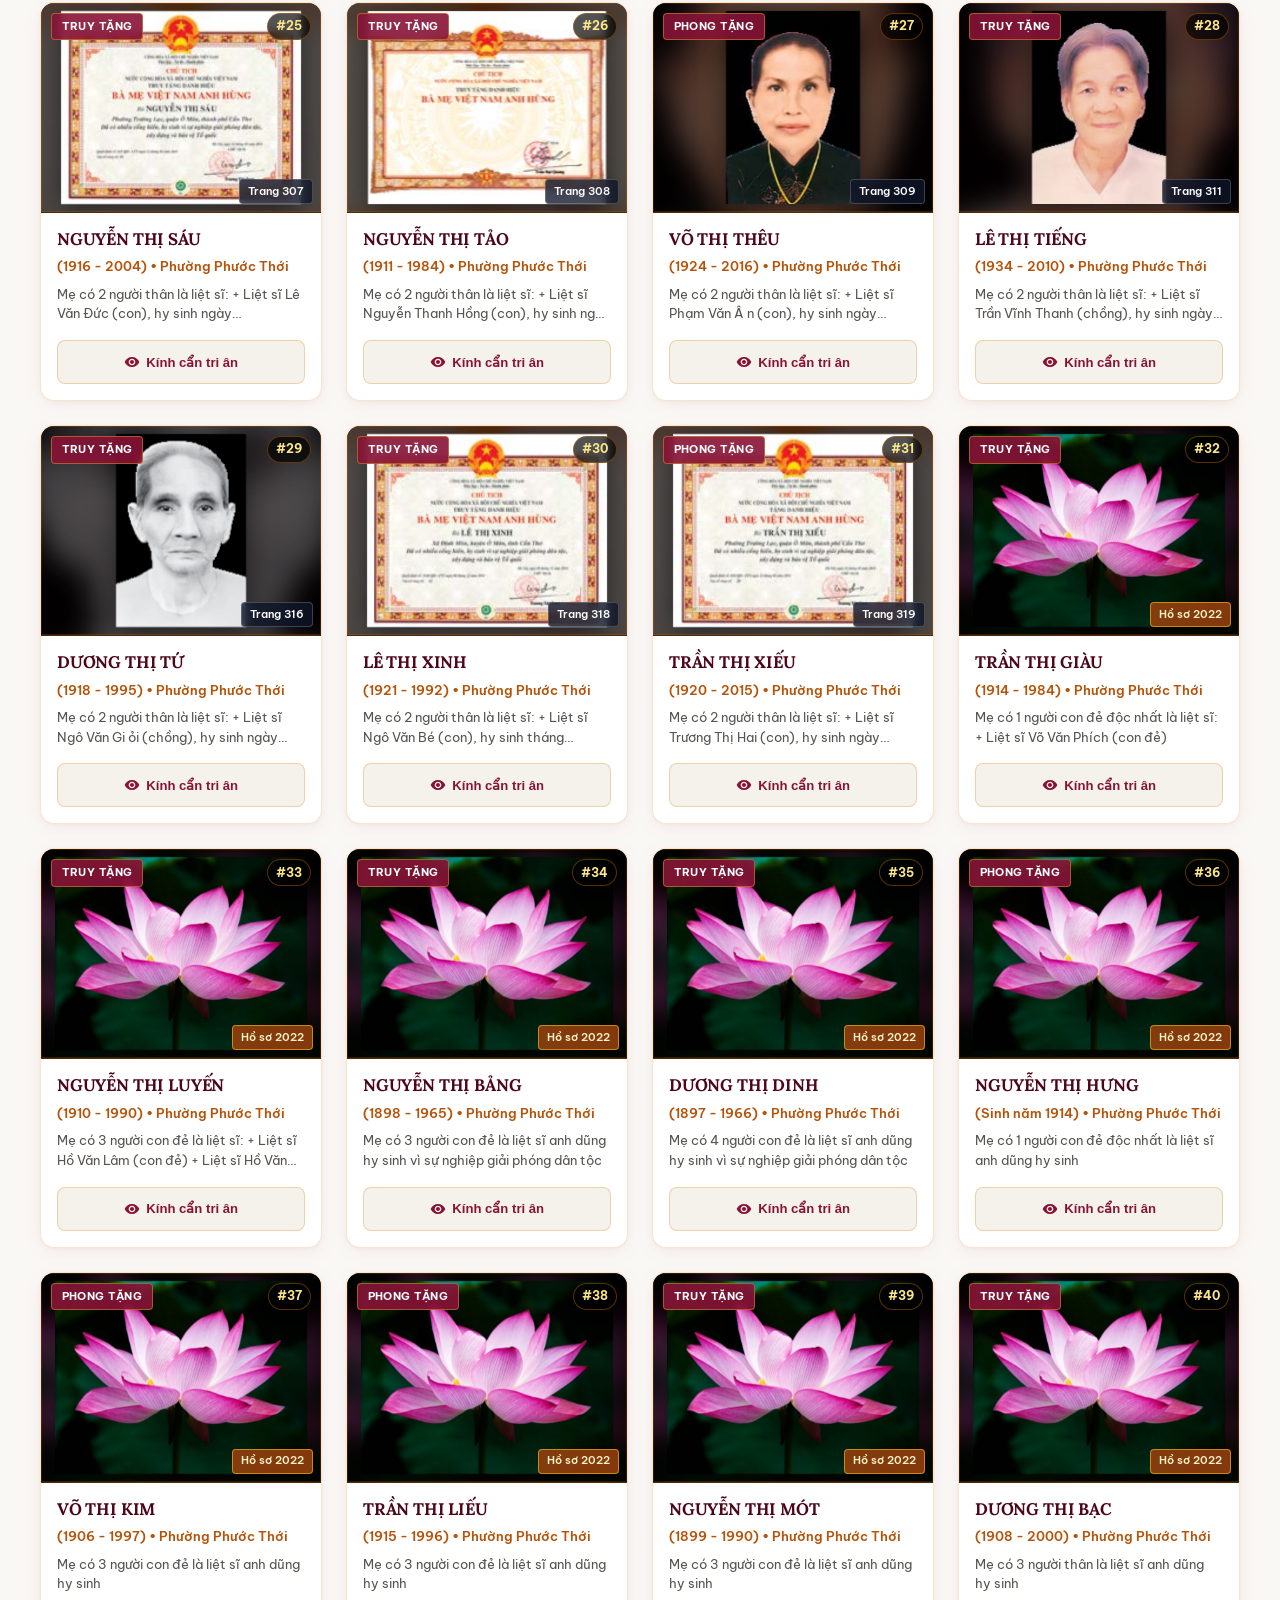
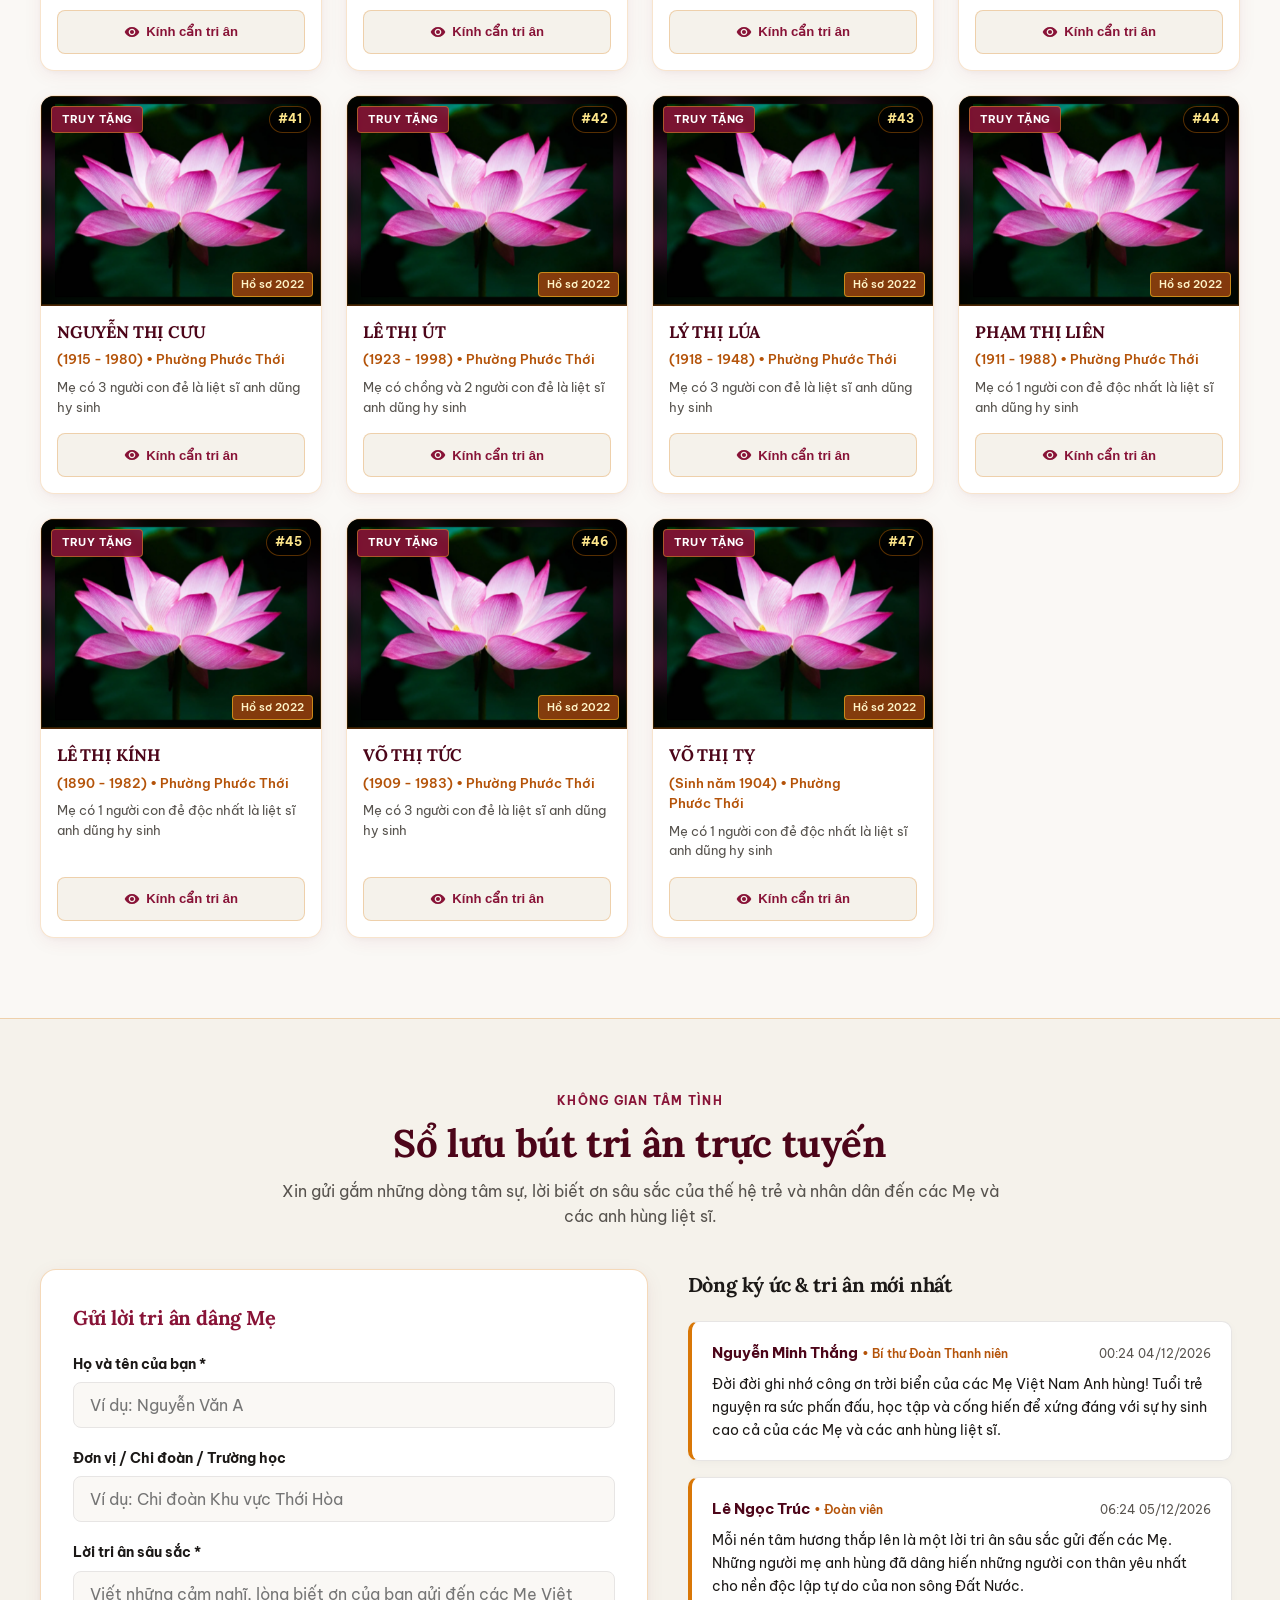
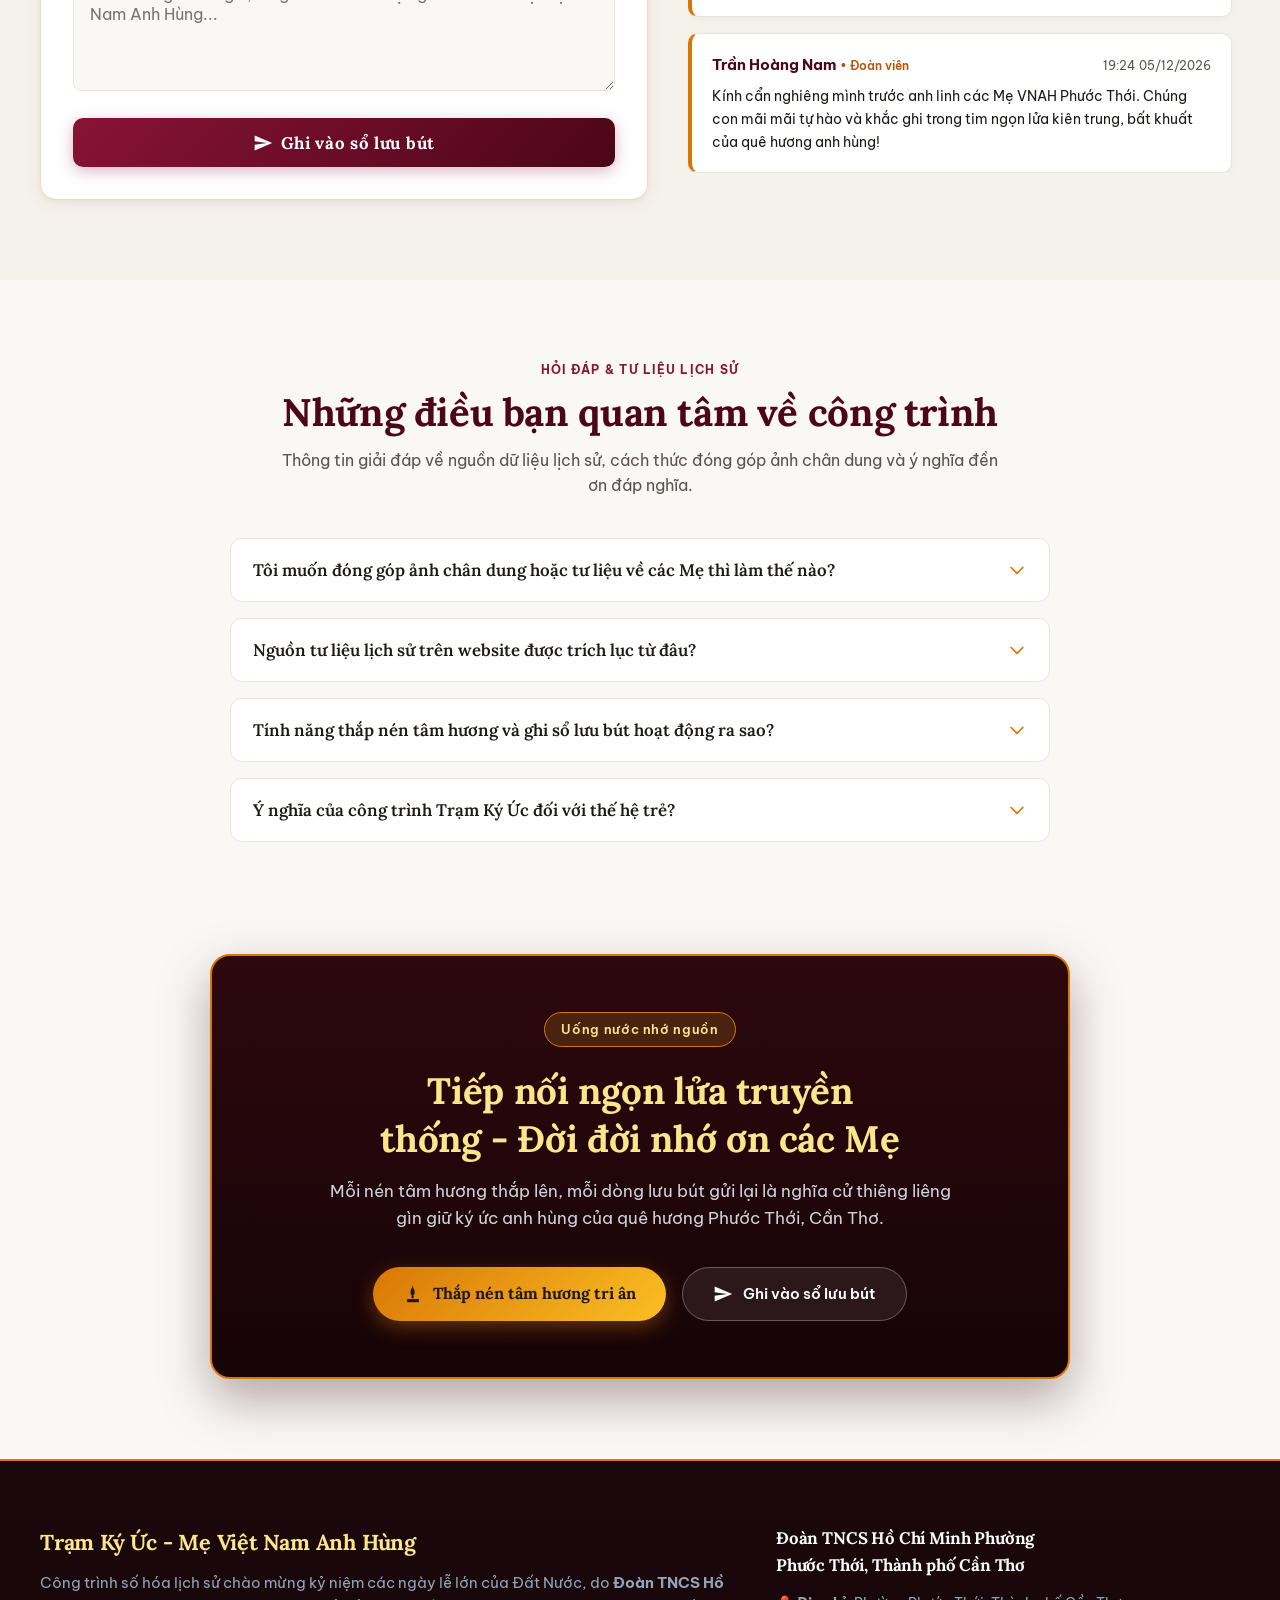
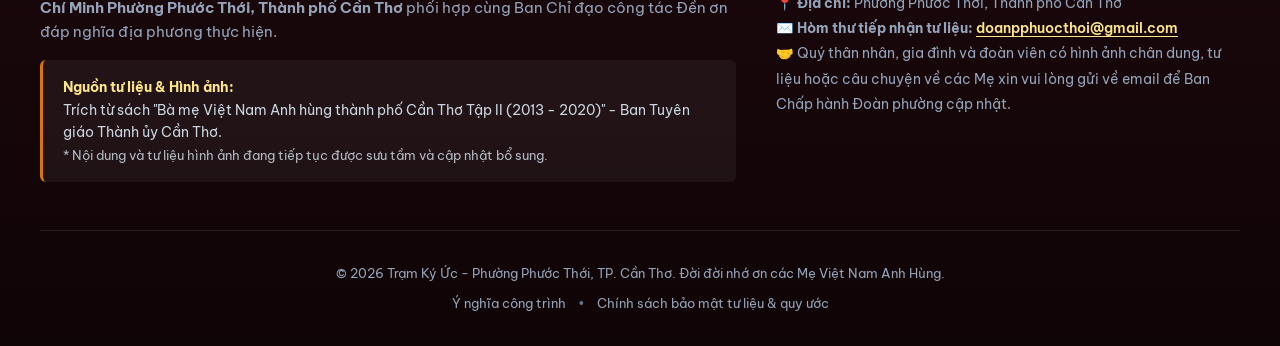
==== commit c3a95f93: "docs(branding): append Thanh pho Can Tho to Doan Phuong Phuoc Thoi titles" ====
--- a/index.html
+++ b/index.html
@@ -38,11 +38,11 @@
       },
       {
         "@type": "GovernmentOrganization",
-        "name": "Đoàn TNCS Hồ Chí Minh Phường Phước Thới",
+        "name": "Đoàn TNCS Hồ Chí Minh Phường Phước Thới, Thành phố Cần Thơ",
         "address": {
           "@type": "PostalAddress",
           "addressLocality": "Phường Phước Thới",
-          "addressRegion": "Cần Thơ",
+          "addressRegion": "Thành phố Cần Thơ",
           "addressCountry": "VN"
         },
         "email": "doanpphuocthoi@gmail.com"
@@ -112,6 +112,7 @@
         <div class="brand-text-col">
           <span class="brand-tag">Đoàn TNCS Hồ Chí Minh</span>
           <span class="brand-title">Phường Phước Thới</span>
+          <span class="brand-sub">Thành phố Cần Thơ</span>
         </div>
       </a>
 
@@ -252,7 +253,7 @@
         </div>
         <div class="contribution-text">
           <span class="contribution-title">Tiếp nhận tư liệu & hình ảnh về các Mẹ:</span>
-          Đoàn TNCS Hồ Chí Minh Phường Phước Thới trân trọng kính mời quý thân nhân gia đình, đoàn viên và nhân dân gửi ảnh chân dung, tư liệu hoặc câu chuyện sưu tầm về các Mẹ qua hòm thư điện tử: 
+          Đoàn TNCS Hồ Chí Minh Phường Phước Thới, Thành phố Cần Thơ trân trọng kính mời quý thân nhân gia đình, đoàn viên và nhân dân gửi ảnh chân dung, tư liệu hoặc câu chuyện sưu tầm về các Mẹ qua hòm thư điện tử: 
           <a href="mailto:doanpphuocthoi@gmail.com?subject=[Đóng góp tư liệu Mẹ VNAH Phước Thới]" class="contribution-mail-link">doanpphuocthoi@gmail.com</a>
         </div>
       </div>
@@ -427,7 +428,7 @@
           <h3 class="footer-brand-title">Trạm Ký Ức - Mẹ Việt Nam Anh Hùng</h3>
           <p style="color: #94A3B8; font-size: 0.95rem; line-height: 1.6;">
             Công trình số hóa lịch sử chào mừng kỷ niệm các ngày lễ lớn của Đất Nước, do 
-            <strong>Đoàn TNCS Hồ Chí Minh Phường Phước Thới</strong> phối hợp cùng Ban Chỉ đạo công tác Đền ơn đáp nghĩa địa phương thực hiện.
+            <strong>Đoàn TNCS Hồ Chí Minh Phường Phước Thới, Thành phố Cần Thơ</strong> phối hợp cùng Ban Chỉ đạo công tác Đền ơn đáp nghĩa địa phương thực hiện.
           </p>
           <div class="footer-citation-box">
             <strong style="color: var(--color-gold-bright);">Nguồn tư liệu & Hình ảnh:</strong><br />
@@ -438,7 +439,7 @@
 
         <div>
           <h4 style="color: #F8FAFC; font-size: 1.05rem; margin-bottom: 0.75rem; font-family: var(--font-serif);">
-            Đoàn TNCS Hồ Chí Minh Phường Phước Thới
+            Đoàn TNCS Hồ Chí Minh Phường Phước Thới, Thành phố Cần Thơ
           </h4>
           <p style="font-size: 0.88rem; line-height: 1.8; color: #94A3B8;">
             📍 <strong>Địa chỉ:</strong> Phường Phước Thới, Thành phố Cần Thơ<br />
@@ -524,7 +525,7 @@
             <span>Đóng góp hình ảnh & câu chuyện về Mẹ</span>
           </div>
           <p class="modal-contrib-desc">
-            Quý thân nhân và bạn đọc có ảnh chụp chân dung, thông tin bổ sung hoặc kỷ vật thiêng liêng về Mẹ? Kính mời gửi về hòm thư Đoàn phường:
+            Quý thân nhân và bạn đọc có ảnh chụp chân dung, thông tin bổ sung hoặc kỷ vật thiêng liêng về Mẹ? Kính mời gửi về hòm thư Đoàn TNCS Hồ Chí Minh Phường Phước Thới, Thành phố Cần Thơ:
           </p>
           <a id="modalMailContributionBtn" href="mailto:doanpphuocthoi@gmail.com" class="btn-contrib-email" target="_blank" rel="noopener">
             <svg width="16" height="16" fill="currentColor" viewBox="0 0 24 24"><path d="M2.01 21L23 12 2.01 3 2 10l15 2-15 2z"/></svg>
--- a/css/style.css
+++ b/css/style.css
@@ -168,11 +168,19 @@
 
 .brand-title {
   font-family: var(--font-serif);
-  font-size: 1.05rem;
+  font-size: 1.02rem;
   font-weight: 700;
   color: var(--color-text-main);
   letter-spacing: 0.02em;
-  line-height: 1.3;
+  line-height: 1.25;
+}
+
+.brand-sub {
+  font-size: 0.76rem;
+  font-weight: 600;
+  color: var(--color-gold-dark);
+  line-height: 1.2;
+  letter-spacing: 0.01em;
 }
 
 .header-nav {
